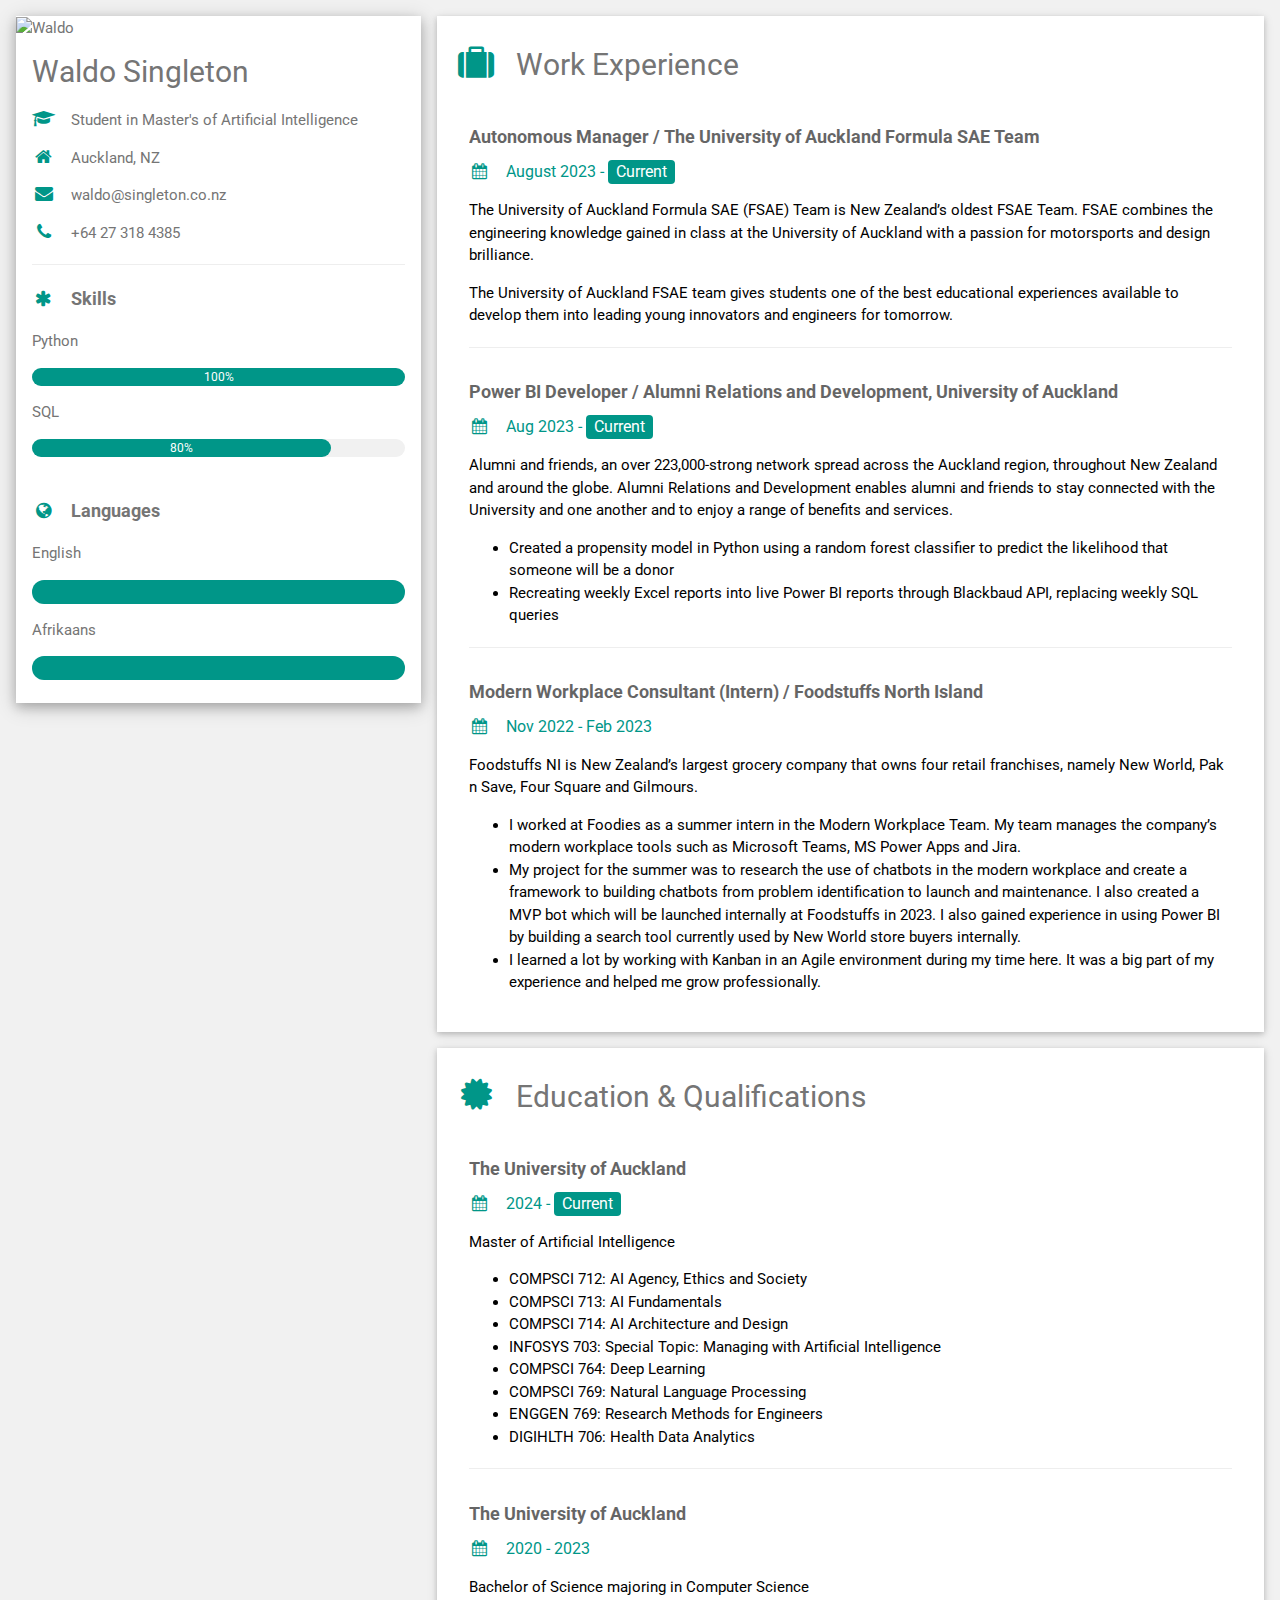
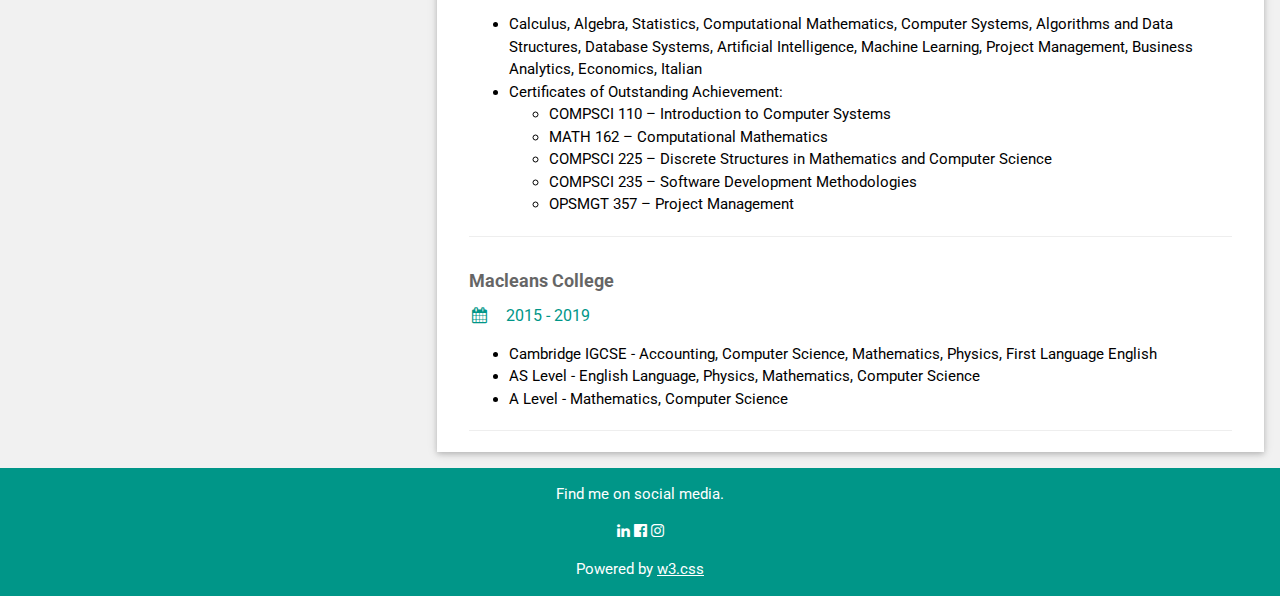
==== index.html @ 0d9b98d0 "Create index.html" ====
<!DOCTYPE html>
<html>
<head>
<title>Waldo Singleton</title>
<meta charset="UTF-8">
<meta name="viewport" content="width=device-width, initial-scale=1">
<link rel="stylesheet" href="https://www.w3schools.com/w3css/4/w3.css">
<link rel='stylesheet' href='https://fonts.googleapis.com/css?family=Roboto'>
<link rel="stylesheet" href="https://cdnjs.cloudflare.com/ajax/libs/font-awesome/4.7.0/css/font-awesome.min.css">
<style>
html,body,h1,h2,h3,h4,h5,h6 {font-family: "Roboto", sans-serif}
</style>
</head>
<body class="w3-light-grey">

<!-- Page Container -->
<div class="w3-content w3-margin-top" style="max-width:1400px;">

  <!-- The Grid -->
  <div class="w3-row-padding">
  
    <!-- Left Column -->
    <div class="w3-third">
    
      <div class="w3-white w3-text-grey w3-card-4">
        <div class="w3-display-container">
          <img src="Waldo.jpg" style="width:100%" alt="Waldo">
        </div>
        <div class="w3-container">
          <h2>Waldo Singleton</h2>
          <p><i class="fa fa-graduation-cap fa-fw w3-margin-right w3-large w3-text-teal"></i>Student in Master's of Artificial Intelligence</p>
          <p><i class="fa fa-home fa-fw w3-margin-right w3-large w3-text-teal"></i>Auckland, NZ</p>
          <p><i class="fa fa-envelope fa-fw w3-margin-right w3-large w3-text-teal"></i>waldo@singleton.co.nz</p>
          <p><i class="fa fa-phone fa-fw w3-margin-right w3-large w3-text-teal"></i>+64 27 318 4385</p>
          <hr>

          <p class="w3-large"><b><i class="fa fa-asterisk fa-fw w3-margin-right w3-text-teal"></i>Skills</b></p>
          <p>Python</p>
          <div class="w3-light-grey w3-round-xlarge w3-small">
            <div class="w3-container w3-center w3-round-xlarge w3-teal" style="width:100%">100%</div>
          </div>
          <p>SQL</p>
          <div class="w3-light-grey w3-round-xlarge w3-small">
            <div class="w3-container w3-center w3-round-xlarge w3-teal" style="width:80%">
              <div class="w3-center w3-text-white">80%</div>
            </div>
          </div>
          <br>

          <p class="w3-large w3-text-theme"><b><i class="fa fa-globe fa-fw w3-margin-right w3-text-teal"></i>Languages</b></p>
          <p>English</p>
          <div class="w3-light-grey w3-round-xlarge">
            <div class="w3-round-xlarge w3-teal" style="height:24px;width:100%"></div>
          </div>
          <p>Afrikaans</p>
          <div class="w3-light-grey w3-round-xlarge">
            <div class="w3-round-xlarge w3-teal" style="height:24px;width:100%"></div>
          </div>
          <br>
        </div>
      </div><br>

    <!-- End Left Column -->
    </div>

    <!-- Right Column -->
    <div class="w3-twothird">
    
      <div class="w3-container w3-card w3-white w3-margin-bottom">
        <h2 class="w3-text-grey w3-padding-16"><i class="fa fa-suitcase fa-fw w3-margin-right w3-xxlarge w3-text-teal"></i>Work Experience</h2>
        <div class="w3-container">
          <h5 class="w3-opacity"><b>Autonomous Manager / The University of Auckland Formula SAE Team</b></h5>
          <h6 class="w3-text-teal"><i class="fa fa-calendar fa-fw w3-margin-right"></i>August 2023 - <span class="w3-tag w3-teal w3-round">Current</span></h6>
          <p>The University of Auckland Formula SAE (FSAE) Team is New Zealand’s oldest FSAE Team. FSAE combines the engineering knowledge gained in class at the University of Auckland with a passion for motorsports and design brilliance.</p>
          <p>The University of Auckland FSAE team gives students one of the best educational experiences available to develop them into leading young innovators and engineers for tomorrow.</p>
          <hr>
        </div>
        <div class="w3-container">
          <h5 class="w3-opacity"><b>Power BI Developer / Alumni Relations and Development, University of Auckland</b></h5>
          <h6 class="w3-text-teal"><i class="fa fa-calendar fa-fw w3-margin-right"></i>Aug 2023 - <span class="w3-tag w3-teal w3-round">Current</span></h6>
          <p>Alumni and friends, an over 223,000-strong network spread across the Auckland region, throughout New Zealand and around the globe. Alumni Relations and Development enables alumni and friends to stay connected with the University and one another and to enjoy a range of benefits and services.</p>
          <ul>
            <li>Created a propensity model in Python using a random forest classifier to predict the likelihood that someone will be a donor</li>
            <li>Recreating weekly Excel reports into live Power BI reports through Blackbaud API, replacing weekly SQL queries</li>
          </ul>
          <hr>
        </div>
        <div class="w3-container">
          <h5 class="w3-opacity"><b>Modern Workplace Consultant (Intern) / Foodstuffs North Island</b></h5>
          <h6 class="w3-text-teal"><i class="fa fa-calendar fa-fw w3-margin-right"></i>Nov 2022 - Feb 2023</h6>
          <p>Foodstuffs NI is New Zealand’s largest grocery company that owns four retail franchises, namely New World, Pak n Save, Four Square and Gilmours.</p>
          <ul>
            <li>I worked at Foodies as a summer intern in the Modern Workplace Team. My team manages the company’s modern workplace tools such as Microsoft Teams, MS Power Apps and Jira.</li>
            <li>My project for the summer was to research the use of chatbots in the modern workplace and create a framework to building chatbots from problem identification 
                to launch and maintenance. I also created a MVP bot which will be launched internally at Foodstuffs in 2023. I also gained experience in using Power BI by building a 
                search tool currently used by New World store buyers internally.</li>
            <li>I learned a lot by working with Kanban in an Agile environment during my time here. It was a big part of my experience and helped me grow professionally.</li>
          </ul>
          <br>
        </div>
      </div>

      <div class="w3-container w3-card w3-white">
        <h2 class="w3-text-grey w3-padding-16"><i class="fa fa-certificate fa-fw w3-margin-right w3-xxlarge w3-text-teal"></i>Education & Qualifications</h2>
        <div class="w3-container">
          <h5 class="w3-opacity"><b>The University of Auckland</b></h5>
          <h6 class="w3-text-teal"><i class="fa fa-calendar fa-fw w3-margin-right"></i>2024 - <span class="w3-tag w3-teal w3-round">Current</span></h6>
          <p>Master of Artificial Intelligence</p>
          <ul>
            <li>COMPSCI 712: AI Agency, Ethics and Society</li>
            <li>COMPSCI 713: AI Fundamentals</li>
            <li>COMPSCI 714: AI Architecture and Design</li>
            <li>INFOSYS 703: Special Topic: Managing with Artificial Intelligence</li>
            <li>COMPSCI 764: Deep Learning</li>
            <li>COMPSCI 769: Natural Language Processing</li>
            <li>ENGGEN 769: Research Methods for Engineers</li>
            <li>DIGIHLTH 706: Health Data Analytics</li>
          </ul>
          <hr>
        </div>
        <div class="w3-container">
          <h5 class="w3-opacity"><b>The University of Auckland</b></h5>
          <h6 class="w3-text-teal"><i class="fa fa-calendar fa-fw w3-margin-right"></i>2020 - 2023</h6>
          <p>Bachelor of Science majoring in Computer Science</p>
          <ul>
            <li>Calculus, Algebra, Statistics, Computational Mathematics, Computer Systems, Algorithms and Data Structures, Database Systems, Artificial Intelligence, Machine Learning, Project Management, Business Analytics, Economics, Italian</li>
            <li>Certificates of Outstanding Achievement:
              <ul>
                <li>COMPSCI 110 – Introduction to Computer Systems</li>
                <li>MATH 162 – Computational Mathematics</li>
                <li>COMPSCI 225 – Discrete Structures in Mathematics and Computer Science</li>
                <li>COMPSCI 235 – Software Development Methodologies</li>
                <li>OPSMGT 357 – Project Management</li>
              </ul>
            </li>
          </ul>
          <hr>
        </div>
        <div class="w3-container">
          <h5 class="w3-opacity"><b>Macleans College</b></h5>
          <h6 class="w3-text-teal"><i class="fa fa-calendar fa-fw w3-margin-right"></i>2015 - 2019</h6>
          <ul>
            <li>Cambridge IGCSE - Accounting, Computer Science, Mathematics, Physics, First Language English</li>
            <li>AS Level - English Language, Physics, Mathematics, Computer Science</li>
            <li>A Level - Mathematics, Computer Science</li>
          </ul>
          <hr>
        </div>
      </div>

    <!-- End Right Column -->
    </div>
    
  <!-- End Grid -->
  </div>
  
  <!-- End Page Container -->
</div>

<footer class="w3-container w3-teal w3-center w3-margin-top">
  <p>Find me on social media.</p>
  <a href="https://www.linkedin.com/in/waldo-s/" target="_blank"><i class="fa fa-linkedin w3-hover-opacity"></i></a>
  <a href="https://www.facebook.com/waldo.singleton/" target="_blank"><i class="fa fa-facebook-official w3-hover-opacity"></i></a>
  <a href="https://www.instagram.com/waldosingleton/" target="_blank"><i class="fa fa-instagram w3-hover-opacity"></i></a>
  <p>Powered by <a href="https://www.w3schools.com/w3css/default.asp" target="_blank">w3.css</a></p>
</footer>

</body>
</html>
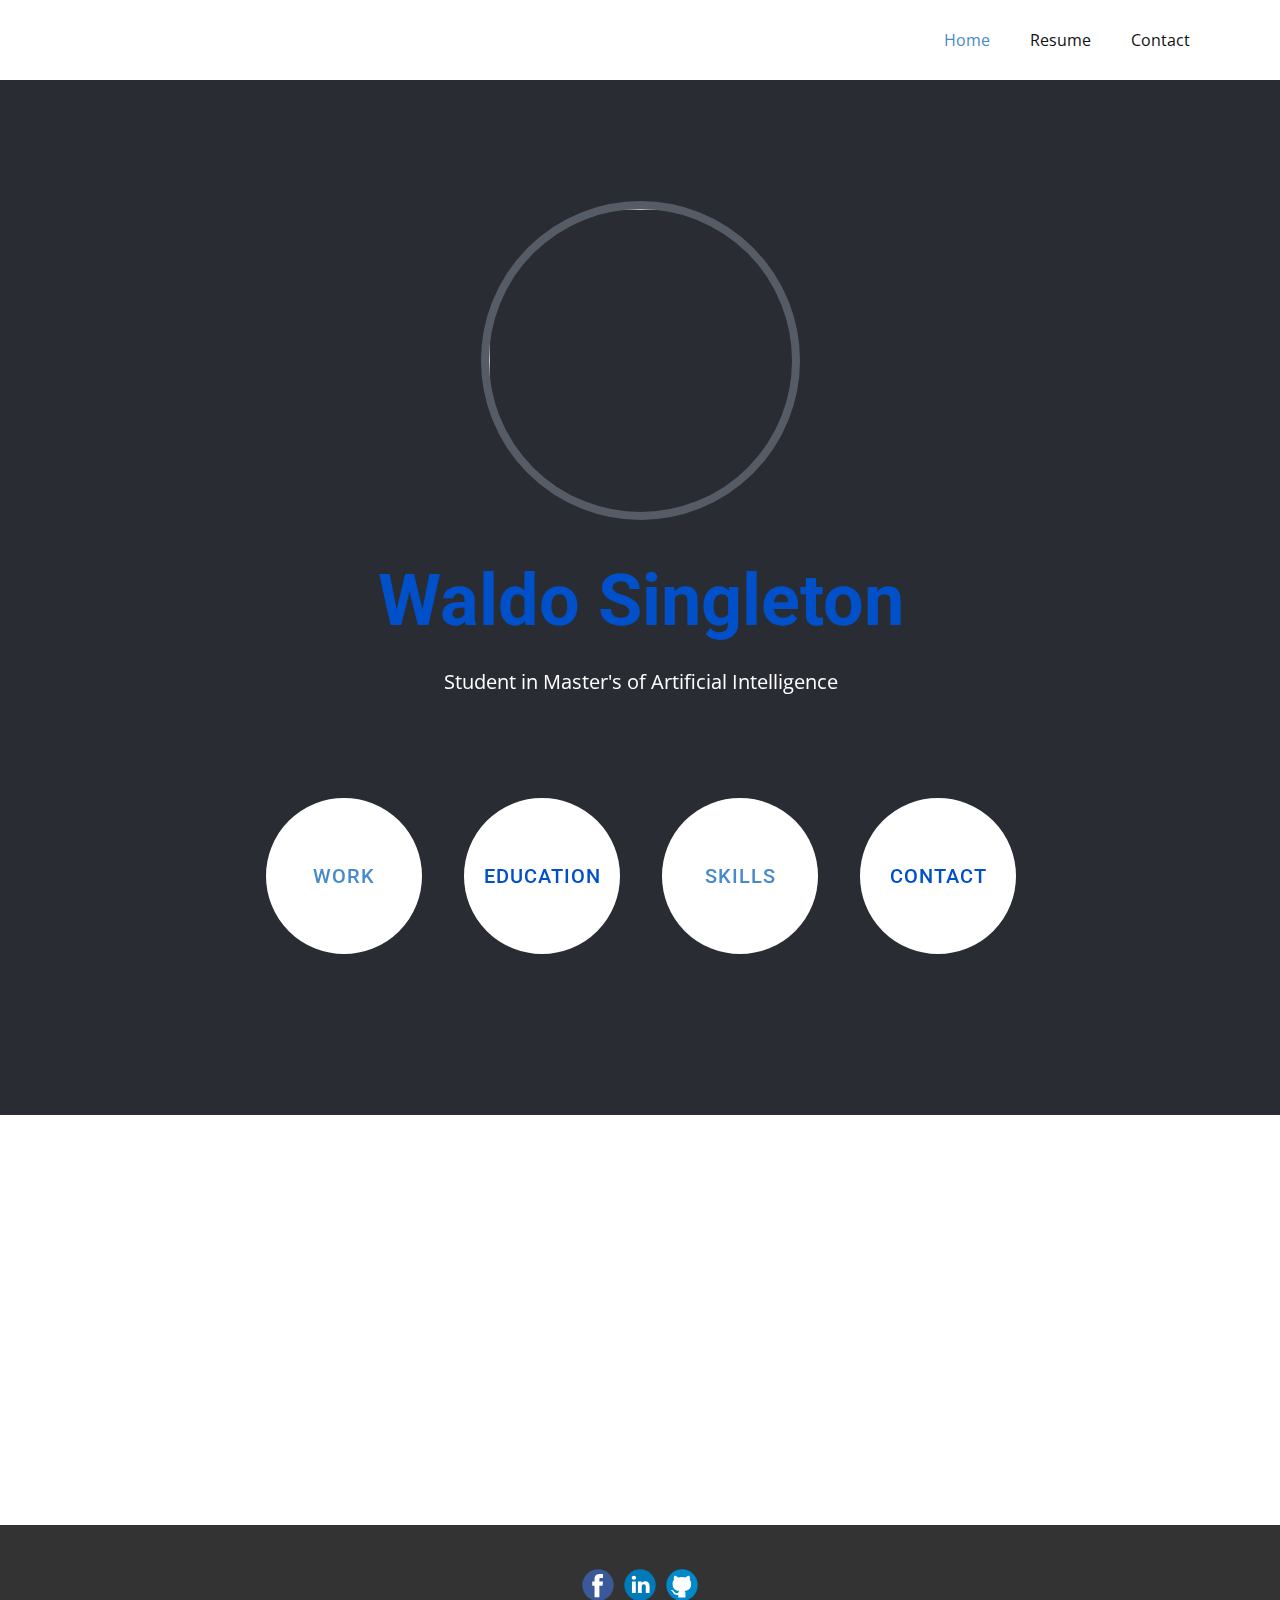
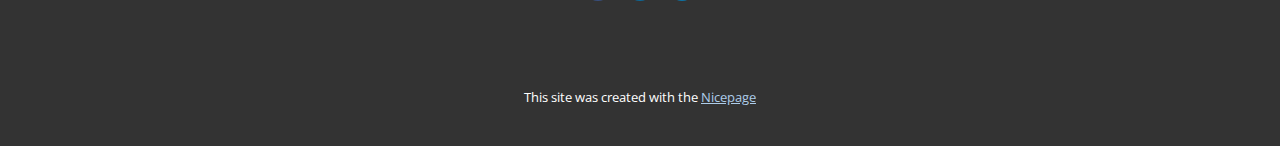
==== commit 573d0883: "Add files via upload" ====
--- a/index.html
+++ b/index.html
@@ -1,169 +1,141 @@
 <!DOCTYPE html>
-<html>
-<head>
-<title>Waldo Singleton</title>
-<meta charset="UTF-8">
-<meta name="viewport" content="width=device-width, initial-scale=1">
-<link rel="stylesheet" href="https://www.w3schools.com/w3css/4/w3.css">
-<link rel='stylesheet' href='https://fonts.googleapis.com/css?family=Roboto'>
-<link rel="stylesheet" href="https://cdnjs.cloudflare.com/ajax/libs/font-awesome/4.7.0/css/font-awesome.min.css">
-<style>
-html,body,h1,h2,h3,h4,h5,h6 {font-family: "Roboto", sans-serif}
-</style>
-</head>
-<body class="w3-light-grey">
-
-<!-- Page Container -->
-<div class="w3-content w3-margin-top" style="max-width:1400px;">
-
-  <!-- The Grid -->
-  <div class="w3-row-padding">
-  
-    <!-- Left Column -->
-    <div class="w3-third">
+<html style="font-size: 16px;" lang="en"><head>
+    <meta name="viewport" content="width=device-width, initial-scale=1.0">
+    <meta charset="utf-8">
+    <meta name="keywords" content="​Waldo Singleton">
+    <meta name="description" content="">
+    <title>Home</title>
+    <link rel="stylesheet" href="nicepage.css" media="screen">
+<link rel="stylesheet" href="index.css" media="screen">
+    <script class="u-script" type="text/javascript" src="jquery.js" defer=""></script>
+    <script class="u-script" type="text/javascript" src="nicepage.js" defer=""></script>
+    <meta name="generator" content="Nicepage 6.16.5, nicepage.com">
+    <link id="u-theme-google-font" rel="stylesheet" href="https://fonts.googleapis.com/css?family=Roboto:100,100i,300,300i,400,400i,500,500i,700,700i,900,900i|Open+Sans:300,300i,400,400i,500,500i,600,600i,700,700i,800,800i">
     
-      <div class="w3-white w3-text-grey w3-card-4">
-        <div class="w3-display-container">
-          <img src="Waldo.jpg" style="width:100%" alt="Waldo">
-        </div>
-        <div class="w3-container">
-          <h2>Waldo Singleton</h2>
-          <p><i class="fa fa-graduation-cap fa-fw w3-margin-right w3-large w3-text-teal"></i>Student in Master's of Artificial Intelligence</p>
-          <p><i class="fa fa-home fa-fw w3-margin-right w3-large w3-text-teal"></i>Auckland, NZ</p>
-          <p><i class="fa fa-envelope fa-fw w3-margin-right w3-large w3-text-teal"></i>waldo@singleton.co.nz</p>
-          <p><i class="fa fa-phone fa-fw w3-margin-right w3-large w3-text-teal"></i>+64 27 318 4385</p>
-          <hr>
-
-          <p class="w3-large"><b><i class="fa fa-asterisk fa-fw w3-margin-right w3-text-teal"></i>Skills</b></p>
-          <p>Python</p>
-          <div class="w3-light-grey w3-round-xlarge w3-small">
-            <div class="w3-container w3-center w3-round-xlarge w3-teal" style="width:100%">100%</div>
+    
+    
+    
+    <script type="application/ld+json">{
+		"@context": "http://schema.org",
+		"@type": "Organization",
+		"name": "",
+		"sameAs": [
+				"https://www.facebook.com/waldo.singleton",
+				"https://www.linkedin.com/in/waldo-s/",
+				"https://github.com/waldosingleton"
+		]
+}</script>
+    <meta name="theme-color" content="#478ac9">
+    <meta property="og:title" content="Home">
+    <meta property="og:type" content="website">
+  <meta data-intl-tel-input-cdn-path="intlTelInput/"></head>
+  <body data-home-page="Home.html" data-home-page-title="Home" data-path-to-root="./" data-include-products="false" class="u-body u-xl-mode" data-lang="en"><header class="u-clearfix u-header u-header" id="sec-516d"><div class="u-clearfix u-sheet u-sheet-1">
+        <nav class="u-menu u-menu-one-level u-offcanvas u-menu-1">
+          <div class="menu-collapse" style="font-size: 1rem; letter-spacing: 0px;">
+            <a class="u-button-style u-custom-left-right-menu-spacing u-custom-padding-bottom u-custom-top-bottom-menu-spacing u-nav-link u-text-active-palette-1-base u-text-hover-palette-2-base" href="#">
+              <svg class="u-svg-link" viewBox="0 0 24 24"><use xlink:href="#menu-hamburger"></use></svg>
+              <svg class="u-svg-content" version="1.1" id="menu-hamburger" viewBox="0 0 16 16" x="0px" y="0px" xmlns:xlink="http://www.w3.org/1999/xlink" xmlns="http://www.w3.org/2000/svg"><g><rect y="1" width="16" height="2"></rect><rect y="7" width="16" height="2"></rect><rect y="13" width="16" height="2"></rect>
+</g></svg>
+            </a>
           </div>
-          <p>SQL</p>
-          <div class="w3-light-grey w3-round-xlarge w3-small">
-            <div class="w3-container w3-center w3-round-xlarge w3-teal" style="width:80%">
-              <div class="w3-center w3-text-white">80%</div>
+          <div class="u-custom-menu u-nav-container">
+            <ul class="u-nav u-unstyled u-nav-1"><li class="u-nav-item"><a class="u-button-style u-nav-link u-text-active-palette-1-base u-text-hover-palette-2-base" href="./" style="padding: 10px 20px;">Home</a>
+</li><li class="u-nav-item"><a class="u-button-style u-nav-link u-text-active-palette-1-base u-text-hover-palette-2-base" href="Resume.html" style="padding: 10px 20px;">Resume</a>
+</li><li class="u-nav-item"><a class="u-button-style u-nav-link u-text-active-palette-1-base u-text-hover-palette-2-base" href="Contact.html" style="padding: 10px 20px;">Contact</a>
+</li></ul>
+          </div>
+          <div class="u-custom-menu u-nav-container-collapse">
+            <div class="u-black u-container-style u-inner-container-layout u-opacity u-opacity-95 u-sidenav">
+              <div class="u-inner-container-layout u-sidenav-overflow">
+                <div class="u-menu-close"></div>
+                <ul class="u-align-center u-nav u-popupmenu-items u-unstyled u-nav-2"><li class="u-nav-item"><a class="u-button-style u-nav-link" href="./">Home</a>
+</li><li class="u-nav-item"><a class="u-button-style u-nav-link" href="Resume.html">Resume</a>
+</li><li class="u-nav-item"><a class="u-button-style u-nav-link" href="Contact.html">Contact</a>
+</li></ul>
+              </div>
+            </div>
+            <div class="u-black u-menu-overlay u-opacity u-opacity-70"></div>
+          </div>
+        </nav>
+      </div></header>
+    <section class="u-align-center u-clearfix u-container-align-center u-palette-5-dark-3 u-section-1" id="carousel_b789">
+      <div class="u-clearfix u-sheet u-valign-middle u-sheet-1">
+        <img class="u-border-8 u-border-palette-5-dark-2 u-image u-image-circle u-image-1" src="images/Waldo.jpg" alt="" data-image-width="2048" data-image-height="2048" data-animation-name="customAnimationIn" data-animation-duration="1250" data-animation-delay="500">
+        <h1 class="u-align-center u-text u-text-palette-2-base u-text-1" data-animation-name="customAnimationIn" data-animation-duration="1500" data-animation-delay="250"> Waldo Singleton</h1>
+        <p class="u-align-center u-text u-text-2" data-animation-name="customAnimationIn" data-animation-duration="1500" data-animation-delay="500"> Student in Master's of Artificial Intelligence<i></i>
+        </p>
+        <div class="u-align-center u-container-align-center u-container-align-center-md u-container-align-center-sm u-container-align-center-xs u-container-style u-expanded-width-lg u-expanded-width-md u-expanded-width-sm u-expanded-width-xs u-group u-shape-rectangle u-group-1" data-animation-name="customAnimationIn" data-animation-duration="1500" data-animation-delay="500">
+          <div class="u-container-layout u-valign-middle-md u-valign-middle-sm u-valign-middle-xs u-container-layout-1">
+            <div class="u-align-center u-border-4 u-border-white u-container-align-center u-container-style u-group u-hover-feature u-shape-circle u-white u-group-2">
+              <div class="u-container-layout u-valign-middle u-container-layout-2">
+                <h5 class="u-hover-feature u-text u-text-default u-text-palette-1-base u-text-3">
+                  <a class="u-active-none u-border-none u-btn u-button-link u-button-style u-hover-none u-none u-text-palette-1-base u-btn-1" href="#">WORK</a>
+                </h5>
+              </div>
+            </div>
+            <div class="u-align-center u-border-4 u-border-white u-container-align-center u-container-style u-group u-hover-feature u-shape-circle u-white u-group-3" data-animation-name="" data-animation-duration="0" data-animation-delay="0" data-animation-direction="">
+              <div class="u-container-layout u-valign-middle u-container-layout-3">
+                <h5 class="u-hover-feature u-text u-text-default u-text-palette-2-base u-text-4">
+                  <a class="u-active-none u-border-none u-btn u-button-link u-button-style u-hover-none u-none u-text-palette-2-base u-btn-2" href="#">EDUCATION<br>
+                  </a>
+                </h5>
+              </div>
+            </div>
+            <div class="u-align-center u-border-4 u-border-white u-container-align-center u-container-style u-group u-hover-feature u-shape-circle u-white u-group-4" data-animation-name="" data-animation-duration="0" data-animation-delay="0" data-animation-direction="">
+              <div class="u-container-layout u-valign-middle u-container-layout-4">
+                <h5 class="u-hover-feature u-text u-text-default u-text-palette-3-base u-text-5">
+                  <a class="u-active-none u-border-none u-btn u-button-link u-button-style u-hover-none u-none u-text-palette-2-base u-btn-3" href="#">Contact</a>
+                </h5>
+              </div>
+            </div>
+            <div class="u-align-center u-border-4 u-border-white u-container-align-center u-container-style u-group u-hover-feature u-shape-circle u-white u-group-5" data-animation-name="" data-animation-duration="0" data-animation-delay="0" data-animation-direction="">
+              <div class="u-container-layout u-valign-middle u-container-layout-5">
+                <h5 class="u-hover-feature u-text u-text-default u-text-palette-2-base u-text-6">
+                  <a class="u-active-none u-border-none u-btn u-button-link u-button-style u-hover-none u-none u-text-palette-1-base u-btn-4" href="#">SKILLS</a>
+                </h5>
+              </div>
             </div>
           </div>
-          <br>
-
-          <p class="w3-large w3-text-theme"><b><i class="fa fa-globe fa-fw w3-margin-right w3-text-teal"></i>Languages</b></p>
-          <p>English</p>
-          <div class="w3-light-grey w3-round-xlarge">
-            <div class="w3-round-xlarge w3-teal" style="height:24px;width:100%"></div>
-          </div>
-          <p>Afrikaans</p>
-          <div class="w3-light-grey w3-round-xlarge">
-            <div class="w3-round-xlarge w3-teal" style="height:24px;width:100%"></div>
-          </div>
-          <br>
-        </div>
-      </div><br>
-
-    <!-- End Left Column -->
-    </div>
-
-    <!-- Right Column -->
-    <div class="w3-twothird">
-    
-      <div class="w3-container w3-card w3-white w3-margin-bottom">
-        <h2 class="w3-text-grey w3-padding-16"><i class="fa fa-suitcase fa-fw w3-margin-right w3-xxlarge w3-text-teal"></i>Work Experience</h2>
-        <div class="w3-container">
-          <h5 class="w3-opacity"><b>Autonomous Manager / The University of Auckland Formula SAE Team</b></h5>
-          <h6 class="w3-text-teal"><i class="fa fa-calendar fa-fw w3-margin-right"></i>August 2023 - <span class="w3-tag w3-teal w3-round">Current</span></h6>
-          <p>The University of Auckland Formula SAE (FSAE) Team is New Zealand’s oldest FSAE Team. FSAE combines the engineering knowledge gained in class at the University of Auckland with a passion for motorsports and design brilliance.</p>
-          <p>The University of Auckland FSAE team gives students one of the best educational experiences available to develop them into leading young innovators and engineers for tomorrow.</p>
-          <hr>
-        </div>
-        <div class="w3-container">
-          <h5 class="w3-opacity"><b>Power BI Developer / Alumni Relations and Development, University of Auckland</b></h5>
-          <h6 class="w3-text-teal"><i class="fa fa-calendar fa-fw w3-margin-right"></i>Aug 2023 - <span class="w3-tag w3-teal w3-round">Current</span></h6>
-          <p>Alumni and friends, an over 223,000-strong network spread across the Auckland region, throughout New Zealand and around the globe. Alumni Relations and Development enables alumni and friends to stay connected with the University and one another and to enjoy a range of benefits and services.</p>
-          <ul>
-            <li>Created a propensity model in Python using a random forest classifier to predict the likelihood that someone will be a donor</li>
-            <li>Recreating weekly Excel reports into live Power BI reports through Blackbaud API, replacing weekly SQL queries</li>
-          </ul>
-          <hr>
-        </div>
-        <div class="w3-container">
-          <h5 class="w3-opacity"><b>Modern Workplace Consultant (Intern) / Foodstuffs North Island</b></h5>
-          <h6 class="w3-text-teal"><i class="fa fa-calendar fa-fw w3-margin-right"></i>Nov 2022 - Feb 2023</h6>
-          <p>Foodstuffs NI is New Zealand’s largest grocery company that owns four retail franchises, namely New World, Pak n Save, Four Square and Gilmours.</p>
-          <ul>
-            <li>I worked at Foodies as a summer intern in the Modern Workplace Team. My team manages the company’s modern workplace tools such as Microsoft Teams, MS Power Apps and Jira.</li>
-            <li>My project for the summer was to research the use of chatbots in the modern workplace and create a framework to building chatbots from problem identification 
-                to launch and maintenance. I also created a MVP bot which will be launched internally at Foodstuffs in 2023. I also gained experience in using Power BI by building a 
-                search tool currently used by New World store buyers internally.</li>
-            <li>I learned a lot by working with Kanban in an Agile environment during my time here. It was a big part of my experience and helped me grow professionally.</li>
-          </ul>
-          <br>
         </div>
       </div>
-
-      <div class="w3-container w3-card w3-white">
-        <h2 class="w3-text-grey w3-padding-16"><i class="fa fa-certificate fa-fw w3-margin-right w3-xxlarge w3-text-teal"></i>Education & Qualifications</h2>
-        <div class="w3-container">
-          <h5 class="w3-opacity"><b>The University of Auckland</b></h5>
-          <h6 class="w3-text-teal"><i class="fa fa-calendar fa-fw w3-margin-right"></i>2024 - <span class="w3-tag w3-teal w3-round">Current</span></h6>
-          <p>Master of Artificial Intelligence</p>
-          <ul>
-            <li>COMPSCI 712: AI Agency, Ethics and Society</li>
-            <li>COMPSCI 713: AI Fundamentals</li>
-            <li>COMPSCI 714: AI Architecture and Design</li>
-            <li>INFOSYS 703: Special Topic: Managing with Artificial Intelligence</li>
-            <li>COMPSCI 764: Deep Learning</li>
-            <li>COMPSCI 769: Natural Language Processing</li>
-            <li>ENGGEN 769: Research Methods for Engineers</li>
-            <li>DIGIHLTH 706: Health Data Analytics</li>
-          </ul>
-          <hr>
+      
+      
+      
+      
+      
+      
+      
+      
+    </section>
+    <section class="u-clearfix u-container-align-center u-image u-section-2" id="sec-5c50" data-image-width="2048" data-image-height="1365">
+      <div class="u-clearfix u-sheet u-sheet-1"></div>
+    </section>
+    
+    
+    
+    <footer class="u-align-center u-clearfix u-container-align-center u-footer u-grey-80 u-footer" id="sec-ceca"><div class="u-clearfix u-sheet u-valign-middle u-sheet-1">
+        <div class="u-social-icons u-spacing-10 u-social-icons-1">
+          <a class="u-social-url" title="facebook" target="_blank" href="https://www.facebook.com/waldo.singleton"><span class="u-icon u-social-facebook u-social-icon u-icon-1"><svg class="u-svg-link" preserveAspectRatio="xMidYMin slice" viewBox="0 0 112 112" style=""><use xlink:href="#svg-e2c0"></use></svg><svg class="u-svg-content" viewBox="0 0 112 112" x="0" y="0" id="svg-e2c0"><circle fill="currentColor" cx="56.1" cy="56.1" r="55"></circle><path fill="#FFFFFF" d="M73.5,31.6h-9.1c-1.4,0-3.6,0.8-3.6,3.9v8.5h12.6L72,58.3H60.8v40.8H43.9V58.3h-8V43.9h8v-9.2
+c0-6.7,3.1-17,17-17h12.5v13.9H73.5z"></path></svg></span>
+          </a>
+          <a class="u-social-url" target="_blank" data-type="LinkedIn" title="LinkedIn" href="https://www.linkedin.com/in/waldo-s/"><span class="u-icon u-social-icon u-social-linkedin u-icon-2"><svg class="u-svg-link" preserveAspectRatio="xMidYMin slice" viewBox="0 0 112 112" style=""><use xlink:href="#svg-9725"></use></svg><svg class="u-svg-content" viewBox="0 0 112 112" x="0" y="0" id="svg-9725"><circle fill="currentColor" cx="56.1" cy="56.1" r="55"></circle><path fill="#FFFFFF" d="M41.3,83.7H27.9V43.4h13.4V83.7z M34.6,37.9L34.6,37.9c-4.6,0-7.5-3.1-7.5-7c0-4,3-7,7.6-7s7.4,3,7.5,7
+      C42.2,34.8,39.2,37.9,34.6,37.9z M89.6,83.7H76.2V62.2c0-5.4-1.9-9.1-6.8-9.1c-3.7,0-5.9,2.5-6.9,4.9c-0.4,0.9-0.4,2.1-0.4,3.3v22.5
+      H48.7c0,0,0.2-36.5,0-40.3h13.4v5.7c1.8-2.7,5-6.7,12.1-6.7c8.8,0,15.4,5.8,15.4,18.1V83.7z"></path></svg></span>
+          </a>
+          <a class="u-social-url" target="_blank" data-type="Github" title="Github" href="https://github.com/waldosingleton"><span class="u-icon u-social-github u-social-icon u-icon-3"><svg class="u-svg-link" preserveAspectRatio="xMidYMin slice" viewBox="0 0 112 112" style=""><use xlink:href="#svg-55ff"></use></svg><svg class="u-svg-content" viewBox="0 0 112 112" x="0" y="0" id="svg-55ff"><circle fill="currentColor" cx="56.1" cy="56.1" r="55"></circle><path fill="#FFFFFF" d="M88,51.3c0-5.5-1.9-10.2-5.3-13.7c0.6-1.3,2.3-6.5-0.5-13.5c0,0-4.2-1.4-14,5.3c-4.1-1.1-8.4-1.7-12.7-1.8
+	c-4.3,0-8.7,0.6-12.7,1.8c-9.7-6.6-14-5.3-14-5.3c-2.8,7-1,12.2-0.5,13.5C25,41.2,23,45.7,23,51.3c0,19.6,11.9,23.9,23.3,25.2
+	c-1.5,1.3-2.8,3.5-3.2,6.8c-3,1.3-10.2,3.6-14.9-4.3c0,0-2.7-4.9-7.8-5.3c0,0-5-0.1-0.4,3.1c0,0,3.3,1.6,5.6,7.5c0,0,3,9.1,17.2,6
+	c0,4.3,0.1,8.3,0.1,9.5h25.2c0-1.7,0.1-7.2,0.1-14c0-4.7-1.7-7.9-3.4-9.4C76,75.2,88,70.9,88,51.3z"></path></svg></span>
+          </a>
         </div>
-        <div class="w3-container">
-          <h5 class="w3-opacity"><b>The University of Auckland</b></h5>
-          <h6 class="w3-text-teal"><i class="fa fa-calendar fa-fw w3-margin-right"></i>2020 - 2023</h6>
-          <p>Bachelor of Science majoring in Computer Science</p>
-          <ul>
-            <li>Calculus, Algebra, Statistics, Computational Mathematics, Computer Systems, Algorithms and Data Structures, Database Systems, Artificial Intelligence, Machine Learning, Project Management, Business Analytics, Economics, Italian</li>
-            <li>Certificates of Outstanding Achievement:
-              <ul>
-                <li>COMPSCI 110 – Introduction to Computer Systems</li>
-                <li>MATH 162 – Computational Mathematics</li>
-                <li>COMPSCI 225 – Discrete Structures in Mathematics and Computer Science</li>
-                <li>COMPSCI 235 – Software Development Methodologies</li>
-                <li>OPSMGT 357 – Project Management</li>
-              </ul>
-            </li>
-          </ul>
-          <hr>
-        </div>
-        <div class="w3-container">
-          <h5 class="w3-opacity"><b>Macleans College</b></h5>
-          <h6 class="w3-text-teal"><i class="fa fa-calendar fa-fw w3-margin-right"></i>2015 - 2019</h6>
-          <ul>
-            <li>Cambridge IGCSE - Accounting, Computer Science, Mathematics, Physics, First Language English</li>
-            <li>AS Level - English Language, Physics, Mathematics, Computer Science</li>
-            <li>A Level - Mathematics, Computer Science</li>
-          </ul>
-          <hr>
-        </div>
-      </div>
-
-    <!-- End Right Column -->
-    </div>
-    
-  <!-- End Grid -->
-  </div>
+      </div></footer>
+    <section class="u-backlink u-clearfix u-grey-80">
+      <p class="u-text">
+        <span>This site was created with the </span>
+        <a class="u-link" href="https://nicepage.com/" target="_blank" rel="nofollow">
+          <span>Nicepage</span>
+        </a>
+      </p>
+    </section>
   
-  <!-- End Page Container -->
-</div>
-
-<footer class="w3-container w3-teal w3-center w3-margin-top">
-  <p>Find me on social media.</p>
-  <a href="https://www.linkedin.com/in/waldo-s/" target="_blank"><i class="fa fa-linkedin w3-hover-opacity"></i></a>
-  <a href="https://www.facebook.com/waldo.singleton/" target="_blank"><i class="fa fa-facebook-official w3-hover-opacity"></i></a>
-  <a href="https://www.instagram.com/waldosingleton/" target="_blank"><i class="fa fa-instagram w3-hover-opacity"></i></a>
-  <p>Powered by <a href="https://www.w3schools.com/w3css/default.asp" target="_blank">w3.css</a></p>
-</footer>
-
-</body>
-</html>
+</body></html>--- a/nicepage.css
+++ b/nicepage.css
@@ -0,0 +1,43107 @@
+/*begin-commonstyles library*//*!
+ * froala_editor v4.0.6 (https://www.froala.com/wysiwyg-editor)
+ * License https://froala.com/wysiwyg-editor/terms/
+ * Copyright 2014-2021 Froala Labs
+ */
+
+.fr-clearfix::after {
+  clear: both;
+  display: block;
+  content: "";
+  height: 0; }
+
+.fr-hide-by-clipping {
+  position: absolute;
+  width: 1px;
+  height: 1px;
+  padding: 0;
+  margin: -1px;
+  overflow: hidden;
+  clip: rect(0, 0, 0, 0);
+  border: 0; }
+
+.fr-view img.fr-rounded, .fr-view .fr-img-caption.fr-rounded img {
+  border-radius: 10px;
+  -moz-border-radius: 10px;
+  -webkit-border-radius: 10px;
+  -moz-background-clip: padding;
+  -webkit-background-clip: padding-box;
+  background-clip: padding-box; }
+
+.fr-view img.fr-shadow, .fr-view .fr-img-caption.fr-shadow img {
+  -webkit-box-shadow: 10px 10px 5px 0px #cccccc;
+  -moz-box-shadow: 10px 10px 5px 0px #cccccc;
+  box-shadow: 10px 10px 5px 0px #cccccc; }
+
+.fr-view img.fr-bordered, .fr-view .fr-img-caption.fr-bordered img {
+  border: solid 5px #CCC; }
+
+.fr-view img.fr-bordered {
+  -webkit-box-sizing: content-box;
+  -moz-box-sizing: content-box;
+  box-sizing: content-box; }
+
+.fr-view .fr-img-caption.fr-bordered img {
+  -webkit-box-sizing: border-box;
+  -moz-box-sizing: border-box;
+  box-sizing: border-box; }
+
+.fr-view {
+  word-wrap: break-word; }
+  .fr-view span[style~="color:"] a {
+    color: inherit; }
+  .fr-view strong {
+    font-weight: 700; }
+  .fr-view table[border='0'] td:not([class]), .fr-view table[border='0'] th:not([class]), .fr-view table[border='0'] td[class=""], .fr-view table[border='0'] th[class=""] {
+    border-width: 0px; }
+  .fr-view table {
+    border: none;
+    border-collapse: collapse;
+    empty-cells: show;
+    max-width: 100%; }
+    .fr-view table td {
+      min-width: 5px; }
+    .fr-view table.fr-dashed-borders td, .fr-view table.fr-dashed-borders th {
+      border-style: dashed; }
+    .fr-view table.fr-alternate-rows tbody tr:nth-child(2n) {
+      background: whitesmoke; }
+    .fr-view table td, .fr-view table th {
+      border: 1px solid #DDD; }
+      .fr-view table td:empty, .fr-view table th:empty {
+        height: 20px; }
+      .fr-view table td.fr-highlighted, .fr-view table th.fr-highlighted {
+        border: 1px double red; }
+      .fr-view table td.fr-thick, .fr-view table th.fr-thick {
+        border-width: 2px; }
+    .fr-view table th {
+      background: #ececec; }
+  .fr-view hr {
+    clear: both;
+    user-select: none;
+    -o-user-select: none;
+    -moz-user-select: none;
+    -khtml-user-select: none;
+    -webkit-user-select: none;
+    -ms-user-select: none;
+    break-after: always;
+    page-break-after: always; }
+  .fr-view .fr-file {
+    position: relative; }
+    .fr-view .fr-file::after {
+      position: relative;
+      content: "\1F4CE";
+      font-weight: normal; }
+  .fr-view pre {
+    white-space: pre-wrap;
+    word-wrap: break-word;
+    overflow: visible; }
+/*  .fr-view[dir="rtl"] blockquote {
+    border-left: none;
+    border-right: solid 2px #5E35B1;
+    margin-right: 0;
+    padding-right: 5px;
+    padding-left: 0; }
+    .fr-view[dir="rtl"] blockquote blockquote {
+      border-color: #00BCD4; }
+      .fr-view[dir="rtl"] blockquote blockquote blockquote {
+        border-color: #43A047; }
+  .fr-view blockquote {
+    border-left: solid 2px #5E35B1;
+    margin-left: 0;
+    padding-left: 5px;
+    color: #5E35B1; }
+    .fr-view blockquote blockquote {
+      border-color: #00BCD4;
+      color: #00BCD4; }
+      .fr-view blockquote blockquote blockquote {
+        border-color: #43A047;
+        color: #43A047; } */
+  .fr-view span.fr-emoticon {
+    font-weight: normal;
+    font-family: "Apple Color Emoji","Segoe UI Emoji","NotoColorEmoji","Segoe UI Symbol","Android Emoji","EmojiSymbols";
+    display: inline;
+    line-height: 0; }
+    .fr-view span.fr-emoticon.fr-emoticon-img {
+      background-repeat: no-repeat !important;
+      font-size: inherit;
+      height: 1em;
+      width: 1em;
+      min-height: 20px;
+      min-width: 20px;
+      display: inline-block;
+      margin: -.1em .1em .1em;
+      line-height: 1;
+      vertical-align: middle; }
+  .fr-view .fr-text-gray {
+    color: #AAA !important; }
+  .fr-view .fr-text-bordered {
+    border-top: solid 1px #222;
+    border-bottom: solid 1px #222;
+    padding: 10px 0; }
+  .fr-view .fr-text-spaced {
+    letter-spacing: 1px; }
+  .fr-view .fr-text-uppercase {
+    text-transform: uppercase; }
+  .fr-view .fr-class-highlighted {
+    background-color: #ffff00; }
+  .fr-view .fr-class-code {
+    border-color: #cccccc;
+    border-radius: 2px;
+    -moz-border-radius: 2px;
+    -webkit-border-radius: 2px;
+    -moz-background-clip: padding;
+    -webkit-background-clip: padding-box;
+    background-clip: padding-box;
+    background: #f5f5f5;
+    padding: 10px;
+    font-family: "Courier New", Courier, monospace; }
+  .fr-view .fr-class-transparency {
+    opacity: 0.5; }
+  .fr-view img {
+    position: relative;
+    max-width: 100%; }
+    .fr-view img.fr-dib {
+      margin: 10px auto;
+      display: block;
+      float: none;
+      vertical-align: top; }
+      .fr-view img.fr-dib.fr-fil {
+        margin-left: 0;
+        text-align: left; }
+      .fr-view img.fr-dib.fr-fir {
+        margin-right: 0;
+        text-align: right; }
+    .fr-view img.fr-dii {
+      display: inline-block;
+      float: none;
+      vertical-align: bottom;
+      margin-left: 5px;
+      margin-right: 5px;
+      max-width: calc(100% - (2 * 5px)); }
+      .fr-view img.fr-dii.fr-fil {
+        float: left;
+        margin: 10px 15px 10px 0;
+        max-width: calc(100% - 5px); }
+      .fr-view img.fr-dii.fr-fir {
+        float: right;
+        margin: 10px 0 10px 15px;
+        max-width: calc(100% - 5px); }
+  .fr-view span.fr-img-caption {
+    position: relative;
+    max-width: 100%; }
+    .fr-view span.fr-img-caption.fr-dib {
+      margin: 5px auto;
+      display: block;
+      float: none;
+      vertical-align: top; }
+      .fr-view span.fr-img-caption.fr-dib.fr-fil {
+        margin-left: 0;
+        text-align: left; }
+      .fr-view span.fr-img-caption.fr-dib.fr-fir {
+        margin-right: 0;
+        text-align: right; }
+    .fr-view span.fr-img-caption.fr-dii {
+      display: inline-block;
+      float: none;
+      vertical-align: bottom;
+      margin-left: 5px;
+      margin-right: 5px;
+      max-width: calc(100% - (2 * 5px)); }
+      .fr-view span.fr-img-caption.fr-dii.fr-fil {
+        float: left;
+        margin: 5px 5px 5px 0;
+        max-width: calc(100% - 5px); }
+      .fr-view span.fr-img-caption.fr-dii.fr-fir {
+        float: right;
+        margin: 5px 0 5px 5px;
+        max-width: calc(100% - 5px); }
+  .fr-view .fr-video {
+    text-align: center;
+    position: relative; }
+    .fr-view .fr-video.fr-rv {
+      padding-bottom: 56.25%;
+      padding-top: 30px;
+      height: 0;
+      overflow: hidden; }
+      .fr-view .fr-video.fr-rv > iframe, .fr-view .fr-video.fr-rv object, .fr-view .fr-video.fr-rv embed {
+        position: absolute !important;
+        top: 0;
+        left: 0;
+        width: 100%;
+        height: 100%; }
+    .fr-view .fr-video > * {
+      -webkit-box-sizing: content-box;
+      -moz-box-sizing: content-box;
+      box-sizing: content-box;
+      max-width: 100%;
+      border: none; }
+    .fr-view .fr-video.fr-dvb {
+      display: block;
+      clear: both; }
+      .fr-view .fr-video.fr-dvb.fr-fvl {
+        text-align: left; }
+      .fr-view .fr-video.fr-dvb.fr-fvr {
+        text-align: right; }
+    .fr-view .fr-video.fr-dvi {
+      display: inline-block; }
+      .fr-view .fr-video.fr-dvi.fr-fvl {
+        float: left; }
+      .fr-view .fr-video.fr-dvi.fr-fvr {
+        float: right; }
+  .fr-view a.fr-strong {
+    font-weight: 700; }
+  .fr-view a.fr-green {
+    color: green; }
+  .fr-view .fr-img-caption {
+    text-align: center; }
+    .fr-view .fr-img-caption .fr-img-wrap {
+      padding: 0;
+      margin: auto;
+      text-align: center;
+      width: 100%; }
+      .fr-view .fr-img-caption .fr-img-wrap a {
+        display: block; }
+      .fr-view .fr-img-caption .fr-img-wrap img {
+        display: block;
+        margin: auto;
+        width: 100%; }
+      .fr-view .fr-img-caption .fr-img-wrap > span {
+        margin: auto;
+        display: block;
+        padding: 5px 5px 10px;
+        font-size: 14px;
+        font-weight: initial;
+        -webkit-box-sizing: border-box;
+        -moz-box-sizing: border-box;
+        box-sizing: border-box;
+        -webkit-opacity: 0.9;
+        -moz-opacity: 0.9;
+        opacity: 0.9;
+        -ms-filter: "progid:DXImageTransform.Microsoft.Alpha(Opacity=0)";
+        width: 100%;
+        text-align: center; }
+  .fr-view button.fr-rounded, .fr-view input.fr-rounded, .fr-view textarea.fr-rounded {
+    border-radius: 10px;
+    -moz-border-radius: 10px;
+    -webkit-border-radius: 10px;
+    -moz-background-clip: padding;
+    -webkit-background-clip: padding-box;
+    background-clip: padding-box; }
+  .fr-view button.fr-large, .fr-view input.fr-large, .fr-view textarea.fr-large {
+    font-size: 24px; }
+
+/**
+ * Image style.
+ */
+a.fr-view.fr-strong {
+  font-weight: 700; }
+a.fr-view.fr-green {
+  color: green; }
+
+/**
+ * Link style.
+ */
+img.fr-view {
+  position: relative;
+  max-width: 100%; }
+  img.fr-view.fr-dib {
+    margin: 5px auto;
+    display: block;
+    float: none;
+    vertical-align: top; }
+    img.fr-view.fr-dib.fr-fil {
+      margin-left: 0;
+      text-align: left; }
+    img.fr-view.fr-dib.fr-fir {
+      margin-right: 0;
+      text-align: right; }
+  img.fr-view.fr-dii {
+    display: inline-block;
+    float: none;
+    vertical-align: bottom;
+    margin-left: 5px;
+    margin-right: 5px;
+    max-width: calc(100% - (2 * 5px)); }
+    img.fr-view.fr-dii.fr-fil {
+      float: left;
+      margin: 5px 5px 5px 0;
+      max-width: calc(100% - 5px); }
+    img.fr-view.fr-dii.fr-fir {
+      float: right;
+      margin: 5px 0 5px 5px;
+      max-width: calc(100% - 5px); }
+
+span.fr-img-caption.fr-view {
+  position: relative;
+  max-width: 100%; }
+  span.fr-img-caption.fr-view.fr-dib {
+    margin: 5px auto;
+    display: block;
+    float: none;
+    vertical-align: top; }
+    span.fr-img-caption.fr-view.fr-dib.fr-fil {
+      margin-left: 0;
+      text-align: left; }
+    span.fr-img-caption.fr-view.fr-dib.fr-fir {
+      margin-right: 0;
+      text-align: right; }
+  span.fr-img-caption.fr-view.fr-dii {
+    display: inline-block;
+    float: none;
+    vertical-align: bottom;
+    margin-left: 5px;
+    margin-right: 5px;
+    max-width: calc(100% - (2 * 5px)); }
+    span.fr-img-caption.fr-view.fr-dii.fr-fil {
+      float: left;
+      margin: 5px 5px 5px 0;
+      max-width: calc(100% - 5px); }
+    span.fr-img-caption.fr-view.fr-dii.fr-fir {
+      float: right;
+      margin: 5px 0 5px 5px;
+      max-width: calc(100% - 5px); }
+/*end-commonstyles library*/@charset "UTF-8";
+.u-hidden-block {
+  visibility: hidden!important;
+}
+.u-locked-block {
+  pointer-events: none!important;
+}
+/*! normalize.css v4.1.1 | MIT License | github.com/necolas/normalize.css */
+html {
+  font-family: sans-serif;
+  -ms-text-size-adjust: 100%;
+  -webkit-text-size-adjust: 100%;
+}
+body {
+  margin: 0;
+}
+article,
+aside,
+details,
+figcaption,
+figure,
+footer,
+header,
+main,
+menu,
+nav,
+section,
+summary {
+  display: block;
+}
+audio,
+canvas,
+progress,
+video {
+  display: inline-block;
+}
+audio:not([controls]) {
+  display: none;
+  height: 0;
+}
+progress {
+  vertical-align: baseline;
+}
+template,
+[hidden] {
+  display: none;
+}
+a {
+  background-color: transparent;
+  -webkit-text-decoration-skip: objects;
+}
+a:active,
+a:hover {
+  outline-width: 0;
+}
+abbr[title] {
+  border-bottom: none;
+  text-decoration: underline;
+}
+b,
+strong {
+  font-weight: inherit;
+  font-weight: bold;
+}
+dfn {
+  font-style: italic;
+}
+h1 {
+  font-size: 2em;
+  margin: 0.67em 0;
+}
+mark {
+  background-color: #ff0;
+  color: #000;
+}
+small {
+  font-size: 80%;
+}
+sub,
+sup {
+  font-size: 75%;
+  line-height: 0;
+  position: relative;
+  vertical-align: baseline;
+}
+sub {
+  bottom: -0.25em;
+}
+sup {
+  top: -0.5em;
+}
+img {
+  border-style: none;
+}
+svg:not(:root) {
+  overflow: hidden;
+}
+code,
+kbd,
+pre,
+samp {
+  font-family: monospace,monospace;
+  font-size: 1em;
+}
+hr {
+  box-sizing: content-box;
+  height: 0;
+  overflow: visible;
+}
+button,
+input,
+optgroup,
+select,
+textarea {
+  color: inherit;
+  font: inherit;
+  margin: 0;
+}
+optgroup {
+  font-weight: 700;
+}
+button,
+input {
+  overflow: visible;
+}
+button,
+select {
+  text-transform: none;
+}
+button,
+html [type="button"],
+[type="reset"],
+[type="submit"] {
+  -webkit-appearance: button;
+}
+button::-moz-focus-inner,
+[type="button"]::-moz-focus-inner,
+[type="reset"]::-moz-focus-inner,
+[type="submit"]::-moz-focus-inner {
+  border-style: none;
+  padding: 0;
+}
+button:-moz-focusring,
+[type="button"]:-moz-focusring,
+[type="reset"]:-moz-focusring,
+[type="submit"]:-moz-focusring {
+  outline: 1px dotted ButtonText;
+}
+fieldset {
+  border: 1px solid silver;
+  margin: 0 2px;
+  padding: 0.35em 0.625em 0.75em;
+}
+legend {
+  box-sizing: border-box;
+  color: inherit;
+  display: table;
+  max-width: 100%;
+  padding: 0;
+  white-space: normal;
+}
+textarea {
+  overflow: auto;
+  outline: none;
+}
+button,
+select,
+input,
+textarea {
+  outline: none;
+}
+[type="checkbox"],
+[type="radio"] {
+  box-sizing: border-box;
+  padding: 0;
+}
+[type="number"]::-webkit-inner-spin-button,
+[type="number"]::-webkit-outer-spin-button {
+  height: auto;
+}
+[type="search"] {
+  -webkit-appearance: textfield;
+  outline-offset: -2px;
+}
+[type="search"]::-webkit-search-cancel-button,
+[type="search"]::-webkit-search-decoration {
+  -webkit-appearance: none;
+}
+::-webkit-input-placeholder {
+  color: inherit;
+  opacity: 0.54;
+}
+::-webkit-file-upload-button {
+  -webkit-appearance: button;
+  font: inherit;
+}
+ul,
+ol {
+  padding-left: 20px;
+}
+/* Fade effect */
+/* Over effect */
+/* Slide effect */
+/* Over and Slide effect */
+/* Flip Left effect */
+/* Flip Right effect */
+/* Flip Top effect */
+/* Flip Bottom effect */
+/* Wobble Left effect */
+/* Wobble Right effect */
+/* Wobble top effect */
+/* Wobble bottom effect */
+/* Zoom and Rotate Effects */
+/* Utility */
+.u-over-slide {
+  position: absolute;
+  left: 0;
+  top: 0;
+  width: 100%;
+  height: 100%;
+}
+.u-background-effect {
+  overflow: hidden;
+}
+.u-background-effect ~ .u-container-layout {
+  cursor: pointer;
+}
+/* Fade effect */
+.u-effect-fade .u-over-slide {
+  opacity: 0;
+  transition: all 500ms ease;
+}
+.u-effect-fade:hover .u-over-slide,
+.u-effect-fade.u-effect-active .u-over-slide {
+  opacity: 1;
+}
+/* Over effect */
+.u-effect-over-left .u-over-slide {
+  transform: translate(-100%, 0);
+  transition: all 500ms ease;
+}
+.u-effect-over-left:hover .u-over-slide,
+.u-effect-over-left.u-effect-active .u-over-slide {
+  transform: translate(0, 0);
+}
+.u-effect-over-right .u-over-slide {
+  transform: translate(100%, 0);
+  transition: all 500ms ease;
+}
+.u-effect-over-right:hover .u-over-slide,
+.u-effect-over-right.u-effect-active .u-over-slide {
+  transform: translate(0, 0);
+}
+.u-effect-over-top .u-over-slide {
+  transform: translate(0, -100%);
+  transition: all 500ms ease;
+}
+.u-effect-over-top:hover .u-over-slide,
+.u-effect-over-top.u-effect-active .u-over-slide {
+  transform: translate(0, 0);
+}
+.u-effect-over-bottom .u-over-slide {
+  transform: translate(0, 100%);
+  transition: all 500ms ease;
+}
+.u-effect-over-bottom:hover .u-over-slide,
+.u-effect-over-bottom.u-effect-active .u-over-slide {
+  transform: translate(0, 0);
+}
+.u-effect-over-topleft .u-over-slide {
+  transform: translate(-100%, -100%);
+  transition: all 500ms ease;
+}
+.u-effect-over-topleft:hover .u-over-slide,
+.u-effect-over-topleft.u-effect-active .u-over-slide {
+  transform: translate(0, 0);
+}
+.u-effect-over-topright .u-over-slide {
+  transform: translate(100%, -100%);
+  transition: all 500ms ease;
+}
+.u-effect-over-topright:hover .u-over-slide,
+.u-effect-over-topright.u-effect-active .u-over-slide {
+  transform: translate(0, 0);
+}
+.u-effect-over-bottomleft .u-over-slide {
+  transform: translate(-100%, 100%);
+  transition: all 500ms ease;
+}
+.u-effect-over-bottomleft:hover .u-over-slide,
+.u-effect-over-bottomleft.u-effect-active .u-over-slide {
+  transform: translate(0, 0);
+}
+.u-effect-over-bottomright .u-over-slide {
+  transform: translate(100%, 100%);
+  transition: all 500ms ease;
+}
+.u-effect-over-bottomright:hover .u-over-slide,
+.u-effect-over-bottomright.u-effect-active .u-over-slide {
+  transform: translate(0, 0);
+}
+/* Slide effect */
+.u-effect-slide-left .u-over-slide {
+  transform: translate(-100%, 0);
+  transition: all 500ms ease;
+}
+.u-effect-slide-left:hover .u-over-slide,
+.u-effect-slide-left.u-effect-active .u-over-slide {
+  transform: translate(0, 0);
+}
+.u-effect-slide-left .u-back-slide {
+  transition: all 500ms ease;
+}
+.u-effect-slide-left:hover .u-back-slide,
+.u-effect-slide-left.u-effect-active .u-back-slide {
+  transform: translate(100%, 0);
+}
+.u-effect-slide-right .u-over-slide {
+  transform: translate(100%, 0);
+  transition: all 500ms ease;
+}
+.u-effect-slide-right:hover .u-over-slide,
+.u-effect-slide-right.u-effect-active .u-over-slide {
+  transform: translate(0, 0);
+}
+.u-effect-slide-right .u-back-slide {
+  transition: all 500ms ease;
+}
+.u-effect-slide-right:hover .u-back-slide,
+.u-effect-slide-right.u-effect-active .u-back-slide {
+  transform: translate(-100%, 0);
+}
+.u-effect-slide-top .u-over-slide {
+  transform: translate(0, -100%);
+  transition: all 500ms ease;
+}
+.u-effect-slide-top:hover .u-over-slide,
+.u-effect-slide-top.u-effect-active .u-over-slide {
+  transform: translate(0, 0);
+}
+.u-effect-slide-top .u-back-slide {
+  transition: all 500ms ease;
+}
+.u-effect-slide-top:hover .u-back-slide,
+.u-effect-slide-top.u-effect-active .u-back-slide {
+  transform: translate(0, 100%);
+}
+.u-effect-slide-bottom .u-over-slide {
+  transform: translate(0, 100%);
+  transition: all 500ms ease;
+}
+.u-effect-slide-bottom:hover .u-over-slide,
+.u-effect-slide-bottom.u-effect-active .u-over-slide {
+  transform: translate(0, 0);
+}
+.u-effect-slide-bottom .u-back-slide {
+  transition: all 500ms ease;
+}
+.u-effect-slide-bottom:hover .u-back-slide,
+.u-effect-slide-bottom.u-effect-active .u-back-slide {
+  transform: translate(0, -100%);
+}
+.u-effect-slide-topleft .u-over-slide {
+  transform: translate(-100%, -100%);
+  transition: all 500ms ease;
+}
+.u-effect-slide-topleft:hover .u-over-slide,
+.u-effect-slide-topleft.u-effect-active .u-over-slide {
+  transform: translate(0, 0);
+}
+.u-effect-slide-topleft .u-back-slide {
+  transition: all 500ms ease;
+}
+.u-effect-slide-topleft:hover .u-back-slide,
+.u-effect-slide-topleft.u-effect-active .u-back-slide {
+  transform: translate(100%, 100%);
+}
+.u-effect-slide-topright .u-over-slide {
+  transform: translate(100%, -100%);
+  transition: all 500ms ease;
+}
+.u-effect-slide-topright:hover .u-over-slide,
+.u-effect-slide-topright.u-effect-active .u-over-slide {
+  transform: translate(0, 0);
+}
+.u-effect-slide-topright .u-back-slide {
+  transition: all 500ms ease;
+}
+.u-effect-slide-topright:hover .u-back-slide,
+.u-effect-slide-topright.u-effect-active .u-back-slide {
+  transform: translate(-100%, 100%);
+}
+.u-effect-slide-bottomleft .u-over-slide {
+  transform: translate(-100%, 100%);
+  transition: all 500ms ease;
+}
+.u-effect-slide-bottomleft:hover .u-over-slide,
+.u-effect-slide-bottomleft.u-effect-active .u-over-slide {
+  transform: translate(0, 0);
+}
+.u-effect-slide-bottomleft .u-back-slide {
+  transition: all 500ms ease;
+}
+.u-effect-slide-bottomleft:hover .u-back-slide,
+.u-effect-slide-bottomleft.u-effect-active .u-back-slide {
+  transform: translate(100%, -100%);
+}
+.u-effect-slide-bottomright .u-over-slide {
+  transform: translate(100%, 100%);
+  transition: all 500ms ease;
+}
+.u-effect-slide-bottomright:hover .u-over-slide,
+.u-effect-slide-bottomright.u-effect-active .u-over-slide {
+  transform: translate(0, 0);
+}
+.u-effect-slide-bottomright .u-back-slide {
+  transition: all 500ms ease;
+}
+.u-effect-slide-bottomright:hover .u-back-slide,
+.u-effect-slide-bottomright.u-effect-active .u-back-slide {
+  transform: translate(-100%, -100%);
+}
+/* Flip */
+.u-effect-flip-left,
+.u-effect-flip-left .u-slidesWrapper {
+  perspective: 300px;
+}
+.u-effect-flip-left .u-over-slide {
+  opacity: 0;
+  transform: rotateY(180deg);
+  transform-origin: center left;
+  transition: transform 500ms ease, transform-origin 500ms ease, opacity 0ms ease 500ms;
+}
+.u-effect-flip-left:hover .u-over-slide,
+.u-effect-flip-left.u-effect-active .u-over-slide {
+  opacity: 1;
+  transform: rotateY(0deg);
+  transition: transform 500ms ease, transform-origin 500ms ease;
+}
+.u-effect-flip-right,
+.u-effect-flip-right .u-slidesWrapper {
+  perspective: 300px;
+}
+.u-effect-flip-right .u-over-slide {
+  opacity: 0;
+  transform: rotateY(-180deg);
+  transform-origin: center right;
+  transition: transform 500ms ease, transform-origin 500ms ease, opacity 0ms ease 500ms;
+}
+.u-effect-flip-right:hover .u-over-slide,
+.u-effect-flip-right.u-effect-active .u-over-slide {
+  opacity: 1;
+  transform: rotateY(0deg);
+  transition: transform 500ms ease, transform-origin 500ms ease;
+}
+.u-effect-flip-top,
+.u-effect-flip-top .u-slidesWrapper {
+  perspective: 300px;
+}
+.u-effect-flip-top .u-over-slide {
+  opacity: 0;
+  transform: rotateX(-180deg);
+  transform-origin: center top;
+  transition: transform 500ms ease, transform-origin 500ms ease, opacity 0ms ease 500ms;
+}
+.u-effect-flip-top:hover .u-over-slide,
+.u-effect-flip-top.u-effect-active .u-over-slide {
+  opacity: 1;
+  transform: rotateX(0deg);
+  transition: transform 500ms ease, transform-origin 500ms ease;
+}
+.u-effect-flip-bottom,
+.u-effect-flip-bottom .u-slidesWrapper {
+  perspective: 300px;
+}
+.u-effect-flip-bottom .u-over-slide {
+  opacity: 0;
+  transform: rotateX(180deg);
+  transform-origin: center bottom;
+  transition: transform 500ms ease, transform-origin 500ms ease, opacity 0ms ease 500ms;
+}
+.u-effect-flip-bottom:hover .u-over-slide,
+.u-effect-flip-bottom.u-effect-active .u-over-slide {
+  opacity: 1;
+  transform: rotateX(0deg);
+  transition: transform 500ms ease, transform-origin 500ms ease;
+}
+/* Wooble */
+.u-effect-wobble-left,
+.u-effect-wobble-left .u-slidesWrapper {
+  perspective: 300px;
+}
+.u-effect-wobble-left .u-over-slide {
+  opacity: 0;
+  transform: rotateY(130deg);
+  transform-origin: center left;
+  transition: transform 500ms ease, transform-origin 500ms ease, opacity 0ms ease 500ms;
+}
+.u-effect-wobble-left:hover .u-over-slide,
+.u-effect-wobble-left.u-effect-active .u-over-slide {
+  opacity: 1;
+  transform: rotateY(0deg);
+  transform-origin: center right;
+  transition: transform 500ms ease, transform-origin 500ms ease;
+}
+.u-effect-wobble-right,
+.u-effect-wobble-right .u-slidesWrapper {
+  perspective: 300px;
+}
+.u-effect-wobble-right .u-over-slide {
+  opacity: 0;
+  transform: rotateY(-130deg);
+  transform-origin: center right;
+  transition: transform 500ms ease, transform-origin 500ms ease, opacity 0ms ease 500ms;
+}
+.u-effect-wobble-right:hover .u-over-slide,
+.u-effect-wobble-right.u-effect-active .u-over-slide {
+  opacity: 1;
+  transform: rotateY(0deg);
+  transform-origin: center left;
+  transition: transform 500ms ease, transform-origin 500ms ease;
+}
+.u-effect-wobble-top,
+.u-effect-wobble-top .u-slidesWrapper {
+  perspective: 300px;
+}
+.u-effect-wobble-top .u-over-slide {
+  opacity: 0;
+  transform: rotateX(-130deg);
+  transform-origin: center top;
+  transition: transform 500ms ease, transform-origin 500ms ease, opacity 0ms ease 500ms;
+}
+.u-effect-wobble-top:hover .u-over-slide,
+.u-effect-wobble-top.u-effect-active .u-over-slide {
+  opacity: 1;
+  transform: rotateX(0deg);
+  transform-origin: center bottom;
+  transition: transform 500ms ease, transform-origin 500ms ease;
+}
+.u-effect-wobble-bottom,
+.u-effect-wobble-bottom .u-slidesWrapper {
+  perspective: 300px;
+}
+.u-effect-wobble-bottom .u-over-slide {
+  opacity: 0;
+  transform: rotateX(130deg);
+  transform-origin: center bottom;
+  transition: transform 500ms ease, transform-origin 500ms ease, opacity 0ms ease 500ms;
+}
+.u-effect-wobble-bottom:hover .u-over-slide,
+.u-effect-wobble-bottom.u-effect-active .u-over-slide {
+  opacity: 1;
+  transform: rotateX(0deg);
+  transform-origin: center top;
+  transition: transform 500ms ease, transform-origin 500ms ease;
+}
+/* Zoom */
+.u-effect-zoom .u-over-slide {
+  transition: transform 500ms ease;
+  transform: scale(0, 0);
+}
+.u-effect-zoom:hover .u-over-slide,
+.u-effect-zoom.u-effect-active .u-over-slide {
+  transform: scale(1, 1);
+}
+.u-effect-hover-zoom .u-back-slide,
+.u-effect-hover-zoom .u-background-effect-image {
+  transition: transform 500ms ease;
+  transform: scale(1);
+}
+.u-effect-hover-zoom:hover .u-back-slide,
+.u-effect-hover-zoom:hover .u-background-effect-image,
+.u-effect-hover-zoom.u-effect-active .u-back-slide,
+.u-effect-hover-zoom.u-effect-active .u-background-effect-image {
+  transform: scale(var(--effect-scale));
+}
+.u-effect-hover-zoomOut .u-back-slide,
+.u-effect-hover-zoomOut .u-background-effect-image {
+  transition: transform 500ms ease;
+  transform: scale(var(--effect-scale));
+}
+.u-effect-hover-zoomOut:hover .u-back-slide,
+.u-effect-hover-zoomOut:hover .u-background-effect-image,
+.u-effect-hover-zoomOut.u-effect-active .u-back-slide,
+.u-effect-hover-zoomOut.u-effect-active .u-background-effect-image {
+  transform: scale(1);
+}
+.u-effect-hover-liftUp > .u-background-effect {
+  overflow: visible;
+}
+.u-effect-hover-liftUp .u-back-slide,
+.u-effect-hover-liftUp .u-background-effect-image {
+  transition: transform 500ms ease;
+  transform: scale(1);
+}
+.u-effect-hover-liftUp:hover .u-back-slide,
+.u-effect-hover-liftUp.u-effect-active .u-back-slide,
+.u-effect-hover-liftUp:hover .u-background-effect-image,
+.u-effect-hover-liftUp.u-effect-active .u-background-effect-image {
+  transform: scale(var(--effect-scale));
+  z-index: 1;
+}
+.u-effect-hover-liftUp:hover > .u-container-layout {
+  z-index: 2;
+}
+.u-effect-zoom-rotate .u-over-slide {
+  transition: transform 500ms ease;
+  transform: rotate(0deg) scale(0, 0);
+}
+.u-effect-zoom-rotate:hover .u-over-slide,
+.u-effect-zoom-rotate.u-effect-active .u-over-slide {
+  transform: rotate(360deg) scale(1, 1);
+}
+.u-effect-zoom-rotateX .u-over-slide {
+  transition: transform 500ms ease;
+  transform: rotateX(0deg) scale(0, 0);
+}
+.u-effect-zoom-rotateX:hover .u-over-slide,
+.u-effect-zoom-rotateX.u-effect-active .u-over-slide {
+  transform: rotateX(360deg) scale(1, 1);
+}
+.u-effect-zoom-rotateY .u-over-slide {
+  transition: transform 500ms ease;
+  transform: rotateY(0deg) scale(0, 0);
+}
+.u-effect-zoom-rotateY:hover .u-over-slide,
+.u-effect-zoom-rotateY.u-effect-active .u-over-slide {
+  transform: rotateY(360deg) scale(1, 1);
+}
+.u-effect-hover-slide .u-back-image,
+.u-effect-hover-slide .u-background-effect-image {
+  transition-duration: 500ms;
+  transition-timing-function: ease;
+  transition-property: left, right, top, bottom;
+}
+.u-effect-hover-slide .u-effect-hover-slide-direction-right {
+  left: auto;
+}
+.u-effect-hover-slide .u-effect-hover-slide-direction-up {
+  top: auto;
+}
+.u-effect-hover-slide:hover .u-back-image.u-effect-hover-slide-direction-left,
+.u-effect-hover-slide:hover .u-background-effect-image.u-effect-hover-slide-direction-left,
+.u-effect-hover-slide.u-effect-active .u-back-image.u-effect-hover-slide-direction-left,
+.u-effect-hover-slide.u-effect-active .u-background-effect-image.u-effect-hover-slide-direction-left {
+  left: 0 !important;
+}
+.u-effect-hover-slide:hover .u-back-image.u-effect-hover-slide-direction-right,
+.u-effect-hover-slide:hover .u-background-effect-image.u-effect-hover-slide-direction-right,
+.u-effect-hover-slide.u-effect-active .u-back-image.u-effect-hover-slide-direction-right,
+.u-effect-hover-slide.u-effect-active .u-background-effect-image.u-effect-hover-slide-direction-right {
+  right: 0 !important;
+}
+.u-effect-hover-slide:hover .u-back-image.u-effect-hover-slide-direction-up,
+.u-effect-hover-slide:hover .u-background-effect-image.u-effect-hover-slide-direction-up,
+.u-effect-hover-slide.u-effect-active .u-back-image.u-effect-hover-slide-direction-up,
+.u-effect-hover-slide.u-effect-active .u-background-effect-image.u-effect-hover-slide-direction-up {
+  bottom: 0 !important;
+}
+.u-effect-hover-slide:hover .u-back-image.u-effect-hover-slide-direction-down,
+.u-effect-hover-slide:hover .u-background-effect-image.u-effect-hover-slide-direction-down,
+.u-effect-hover-slide.u-effect-active .u-back-image.u-effect-hover-slide-direction-down,
+.u-effect-hover-slide.u-effect-active .u-background-effect-image.u-effect-hover-slide-direction-down {
+  top: 0 !important;
+}
+.u-btn {
+  /*display: inline-block;*/
+  display: table;
+  /*TODO maye need another solution for negative marin*/
+  cursor: pointer;
+  color: inherit;
+  font-size: inherit;
+  font-family: inherit;
+  line-height: inherit;
+  letter-spacing: inherit;
+  text-transform: inherit;
+  font-style: inherit;
+  font-weight: inherit;
+  text-decoration: none;
+  border: 0 none transparent;
+  outline-width: 0;
+  background-color: transparent;
+  margin: 0;
+  -webkit-text-decoration-skip: objects;
+  font-style: initial;
+  white-space: nowrap;
+  -webkit-user-select: none;
+      -ms-user-select: none;
+          user-select: none;
+  vertical-align: middle;
+  text-align: center;
+  padding: 10px 30px;
+  border-radius: 0;
+  --border-radius: 0;
+  align-self: flex-start;
+}
+.u-btn:focus,
+.u-btn:active:focus,
+.u-btn.active:focus {
+  outline: thin dotted;
+  outline: 5px auto -webkit-focus-ring-color;
+  outline-offset: -2px;
+}
+.u-btn:hover,
+.u-btn:focus {
+  text-decoration: none;
+}
+.u-btn:active,
+.u-btn.active {
+  outline: 0;
+  background-image: none;
+}
+.u-btn.disabled,
+.u-btn[disabled] {
+  opacity: 0.6;
+}
+.u-btn-circle {
+  border-radius: 50%;
+}
+.u-button-style.u-border-no-right.u-border-no-left.u-border-no-bottom,
+.u-button-style.u-border-no-top.u-border-no-left.u-border-no-bottom,
+.u-button-style.u-border-no-top.u-border-no-right.u-border-no-bottom,
+.u-button-style.u-border-no-top.u-border-no-right.u-border-no-left,
+.u-btn-rectangle {
+  border-radius: 0 !important;
+}
+.u-button-style {
+  transition-property: background-color, color, border-color;
+}
+.u-text a,
+.u-post-content a,
+.u-tab-item a,
+.u-nav-item a,
+.u-filter-item a,
+.u-product-control.u-text a {
+  font-size: inherit;
+  font-family: inherit;
+  line-height: inherit;
+  letter-spacing: inherit;
+  text-transform: inherit;
+}
+.u-text:not(ul):not(ol):not(p):not(.u-post-content):not(.u-block-content):not(.u-product-desc):not(.u-cart-block-content):not(.u-checkout-block-content) a {
+  color: inherit;
+}
+.u-text:not(ul):not(ol):not(p):not(.u-post-content):not(.u-block-content):not(.u-product-desc):not(.u-cart-block-content):not(.u-checkout-block-content) a,
+.u-text:not(ul):not(ol):not(p):not(.u-post-content):not(.u-block-content):not(.u-product-desc):not(.u-cart-block-content):not(.u-checkout-block-content) a:hover {
+  text-decoration: none;
+}
+.u-link,
+a {
+  border-top-width: 0;
+  border-left-width: 0;
+  border-right-width: 0;
+}
+.u-link {
+  display: table;
+  border-style: solid;
+  border-bottom-width: 0;
+  white-space: nowrap;
+  align-self: flex-start;
+}
+.u-link,
+.u-link:hover,
+.u-link:focus {
+  text-decoration: none;
+}
+.u-link:focus,
+.u-link:active:focus,
+.u-link.active:focus {
+  outline: thin dotted;
+  outline: 5px auto -webkit-focus-ring-color;
+  outline-offset: -2px;
+}
+.u-underline,
+.u-underline:hover {
+  text-decoration: underline;
+  border-bottom-width: 0;
+}
+.u-no-underline,
+.u-no-underline:hover {
+  text-decoration: none;
+  border-bottom-width: 0;
+}
+.u-block-content > :first-child,
+.u-product-desc > :first-child,
+.u-product-tab-pane > :first-child,
+.u-post-content > :first-child {
+  margin-top: 0;
+}
+.u-block-content > :last-child,
+.u-product-desc > :last-child,
+.u-product-tab-pane > :last-child,
+.u-post-content > :last-child {
+  margin-bottom: 0;
+}
+.u-block-content p,
+.u-product-desc p,
+.u-product-tab-pane p,
+.u-post-content p {
+  text-decoration: inherit !important;
+  color: inherit !important;
+  font-style: inherit !important;
+  font-size: inherit !important;
+  font-weight: inherit !important;
+  font-family: inherit !important;
+  line-height: inherit !important;
+  letter-spacing: inherit !important;
+  text-transform: inherit !important;
+}
+.u-logo {
+  color: inherit;
+  font-size: inherit;
+  font-family: inherit;
+  line-height: inherit;
+  letter-spacing: inherit;
+  text-transform: inherit;
+  font-style: inherit;
+  font-weight: inherit;
+  text-decoration: none;
+  border: 0 none transparent;
+  outline-width: 0;
+  background-color: transparent;
+  margin: 0;
+  -webkit-text-decoration-skip: objects;
+}
+.u-image.u-logo {
+  display: table;
+  white-space: nowrap;
+}
+.u-image.u-logo img {
+  display: block;
+}
+.u-form-horizontal {
+  display: flex;
+  flex-flow: row;
+  align-items: center;
+  flex-grow: 1;
+}
+.u-input {
+  display: block;
+  width: 100%;
+  padding: 10px 12px;
+  background-image: none;
+  background-clip: padding-box;
+  border-width: 0;
+  border-radius: 3px;
+  transition: border-color ease-in-out 0.15s, box-shadow ease-in-out 0.15s;
+  background-color: transparent;
+  color: inherit;
+  height: auto;
+}
+.u-form-horizontal .u-form-group:not(.u-label-top) label,
+.u-form-horizontal .u-form-group:not(.u-label-top) input,
+.u-form-horizontal .u-form-select-wrapper,
+.u-form-horizontal .u-form-radio-button-wrapper {
+  display: flex;
+  align-items: center;
+  justify-content: center;
+  margin-bottom: 0;
+  flex-grow: 1;
+}
+.u-form-vertical {
+  display: flex;
+  flex-wrap: wrap;
+  align-items: flex-end;
+}
+.u-form-vertical.u-form-spacing-50,
+.u-form-vertical.u-form-spacing-50 .u-form-step {
+  margin-left: -50px;
+  width: calc(100% +  50px);
+}
+.u-form-vertical.u-form-spacing-50 .u-form-group,
+.u-form-vertical.u-form-spacing-50 .u-form-step .u-form-group {
+  margin-bottom: 50px;
+}
+.u-form-vertical.u-form-spacing-50 .u-form-group:not(.u-image):not(.u-form-progress),
+.u-form-vertical.u-form-spacing-50 .u-form-step .u-form-group:not(.u-image):not(.u-form-progress) {
+  padding-left: 50px;
+}
+.u-form-vertical.u-form-spacing-50 .u-form-group.u-image,
+.u-form-vertical.u-form-spacing-50 .u-form-step .u-form-group.u-image {
+  margin-left: 50px !important;
+}
+.u-form-vertical.u-form-spacing-50 .u-form-group.u-form-line,
+.u-form-vertical.u-form-spacing-50 .u-form-step .u-form-group.u-form-line {
+  margin-left: 50px;
+}
+.u-form-vertical.u-form-spacing-49,
+.u-form-vertical.u-form-spacing-49 .u-form-step {
+  margin-left: -49px;
+  width: calc(100% +  49px);
+}
+.u-form-vertical.u-form-spacing-49 .u-form-group,
+.u-form-vertical.u-form-spacing-49 .u-form-step .u-form-group {
+  margin-bottom: 49px;
+}
+.u-form-vertical.u-form-spacing-49 .u-form-group:not(.u-image):not(.u-form-progress),
+.u-form-vertical.u-form-spacing-49 .u-form-step .u-form-group:not(.u-image):not(.u-form-progress) {
+  padding-left: 49px;
+}
+.u-form-vertical.u-form-spacing-49 .u-form-group.u-image,
+.u-form-vertical.u-form-spacing-49 .u-form-step .u-form-group.u-image {
+  margin-left: 49px !important;
+}
+.u-form-vertical.u-form-spacing-49 .u-form-group.u-form-line,
+.u-form-vertical.u-form-spacing-49 .u-form-step .u-form-group.u-form-line {
+  margin-left: 49px;
+}
+.u-form-vertical.u-form-spacing-48,
+.u-form-vertical.u-form-spacing-48 .u-form-step {
+  margin-left: -48px;
+  width: calc(100% +  48px);
+}
+.u-form-vertical.u-form-spacing-48 .u-form-group,
+.u-form-vertical.u-form-spacing-48 .u-form-step .u-form-group {
+  margin-bottom: 48px;
+}
+.u-form-vertical.u-form-spacing-48 .u-form-group:not(.u-image):not(.u-form-progress),
+.u-form-vertical.u-form-spacing-48 .u-form-step .u-form-group:not(.u-image):not(.u-form-progress) {
+  padding-left: 48px;
+}
+.u-form-vertical.u-form-spacing-48 .u-form-group.u-image,
+.u-form-vertical.u-form-spacing-48 .u-form-step .u-form-group.u-image {
+  margin-left: 48px !important;
+}
+.u-form-vertical.u-form-spacing-48 .u-form-group.u-form-line,
+.u-form-vertical.u-form-spacing-48 .u-form-step .u-form-group.u-form-line {
+  margin-left: 48px;
+}
+.u-form-vertical.u-form-spacing-47,
+.u-form-vertical.u-form-spacing-47 .u-form-step {
+  margin-left: -47px;
+  width: calc(100% +  47px);
+}
+.u-form-vertical.u-form-spacing-47 .u-form-group,
+.u-form-vertical.u-form-spacing-47 .u-form-step .u-form-group {
+  margin-bottom: 47px;
+}
+.u-form-vertical.u-form-spacing-47 .u-form-group:not(.u-image):not(.u-form-progress),
+.u-form-vertical.u-form-spacing-47 .u-form-step .u-form-group:not(.u-image):not(.u-form-progress) {
+  padding-left: 47px;
+}
+.u-form-vertical.u-form-spacing-47 .u-form-group.u-image,
+.u-form-vertical.u-form-spacing-47 .u-form-step .u-form-group.u-image {
+  margin-left: 47px !important;
+}
+.u-form-vertical.u-form-spacing-47 .u-form-group.u-form-line,
+.u-form-vertical.u-form-spacing-47 .u-form-step .u-form-group.u-form-line {
+  margin-left: 47px;
+}
+.u-form-vertical.u-form-spacing-46,
+.u-form-vertical.u-form-spacing-46 .u-form-step {
+  margin-left: -46px;
+  width: calc(100% +  46px);
+}
+.u-form-vertical.u-form-spacing-46 .u-form-group,
+.u-form-vertical.u-form-spacing-46 .u-form-step .u-form-group {
+  margin-bottom: 46px;
+}
+.u-form-vertical.u-form-spacing-46 .u-form-group:not(.u-image):not(.u-form-progress),
+.u-form-vertical.u-form-spacing-46 .u-form-step .u-form-group:not(.u-image):not(.u-form-progress) {
+  padding-left: 46px;
+}
+.u-form-vertical.u-form-spacing-46 .u-form-group.u-image,
+.u-form-vertical.u-form-spacing-46 .u-form-step .u-form-group.u-image {
+  margin-left: 46px !important;
+}
+.u-form-vertical.u-form-spacing-46 .u-form-group.u-form-line,
+.u-form-vertical.u-form-spacing-46 .u-form-step .u-form-group.u-form-line {
+  margin-left: 46px;
+}
+.u-form-vertical.u-form-spacing-45,
+.u-form-vertical.u-form-spacing-45 .u-form-step {
+  margin-left: -45px;
+  width: calc(100% +  45px);
+}
+.u-form-vertical.u-form-spacing-45 .u-form-group,
+.u-form-vertical.u-form-spacing-45 .u-form-step .u-form-group {
+  margin-bottom: 45px;
+}
+.u-form-vertical.u-form-spacing-45 .u-form-group:not(.u-image):not(.u-form-progress),
+.u-form-vertical.u-form-spacing-45 .u-form-step .u-form-group:not(.u-image):not(.u-form-progress) {
+  padding-left: 45px;
+}
+.u-form-vertical.u-form-spacing-45 .u-form-group.u-image,
+.u-form-vertical.u-form-spacing-45 .u-form-step .u-form-group.u-image {
+  margin-left: 45px !important;
+}
+.u-form-vertical.u-form-spacing-45 .u-form-group.u-form-line,
+.u-form-vertical.u-form-spacing-45 .u-form-step .u-form-group.u-form-line {
+  margin-left: 45px;
+}
+.u-form-vertical.u-form-spacing-44,
+.u-form-vertical.u-form-spacing-44 .u-form-step {
+  margin-left: -44px;
+  width: calc(100% +  44px);
+}
+.u-form-vertical.u-form-spacing-44 .u-form-group,
+.u-form-vertical.u-form-spacing-44 .u-form-step .u-form-group {
+  margin-bottom: 44px;
+}
+.u-form-vertical.u-form-spacing-44 .u-form-group:not(.u-image):not(.u-form-progress),
+.u-form-vertical.u-form-spacing-44 .u-form-step .u-form-group:not(.u-image):not(.u-form-progress) {
+  padding-left: 44px;
+}
+.u-form-vertical.u-form-spacing-44 .u-form-group.u-image,
+.u-form-vertical.u-form-spacing-44 .u-form-step .u-form-group.u-image {
+  margin-left: 44px !important;
+}
+.u-form-vertical.u-form-spacing-44 .u-form-group.u-form-line,
+.u-form-vertical.u-form-spacing-44 .u-form-step .u-form-group.u-form-line {
+  margin-left: 44px;
+}
+.u-form-vertical.u-form-spacing-43,
+.u-form-vertical.u-form-spacing-43 .u-form-step {
+  margin-left: -43px;
+  width: calc(100% +  43px);
+}
+.u-form-vertical.u-form-spacing-43 .u-form-group,
+.u-form-vertical.u-form-spacing-43 .u-form-step .u-form-group {
+  margin-bottom: 43px;
+}
+.u-form-vertical.u-form-spacing-43 .u-form-group:not(.u-image):not(.u-form-progress),
+.u-form-vertical.u-form-spacing-43 .u-form-step .u-form-group:not(.u-image):not(.u-form-progress) {
+  padding-left: 43px;
+}
+.u-form-vertical.u-form-spacing-43 .u-form-group.u-image,
+.u-form-vertical.u-form-spacing-43 .u-form-step .u-form-group.u-image {
+  margin-left: 43px !important;
+}
+.u-form-vertical.u-form-spacing-43 .u-form-group.u-form-line,
+.u-form-vertical.u-form-spacing-43 .u-form-step .u-form-group.u-form-line {
+  margin-left: 43px;
+}
+.u-form-vertical.u-form-spacing-42,
+.u-form-vertical.u-form-spacing-42 .u-form-step {
+  margin-left: -42px;
+  width: calc(100% +  42px);
+}
+.u-form-vertical.u-form-spacing-42 .u-form-group,
+.u-form-vertical.u-form-spacing-42 .u-form-step .u-form-group {
+  margin-bottom: 42px;
+}
+.u-form-vertical.u-form-spacing-42 .u-form-group:not(.u-image):not(.u-form-progress),
+.u-form-vertical.u-form-spacing-42 .u-form-step .u-form-group:not(.u-image):not(.u-form-progress) {
+  padding-left: 42px;
+}
+.u-form-vertical.u-form-spacing-42 .u-form-group.u-image,
+.u-form-vertical.u-form-spacing-42 .u-form-step .u-form-group.u-image {
+  margin-left: 42px !important;
+}
+.u-form-vertical.u-form-spacing-42 .u-form-group.u-form-line,
+.u-form-vertical.u-form-spacing-42 .u-form-step .u-form-group.u-form-line {
+  margin-left: 42px;
+}
+.u-form-vertical.u-form-spacing-41,
+.u-form-vertical.u-form-spacing-41 .u-form-step {
+  margin-left: -41px;
+  width: calc(100% +  41px);
+}
+.u-form-vertical.u-form-spacing-41 .u-form-group,
+.u-form-vertical.u-form-spacing-41 .u-form-step .u-form-group {
+  margin-bottom: 41px;
+}
+.u-form-vertical.u-form-spacing-41 .u-form-group:not(.u-image):not(.u-form-progress),
+.u-form-vertical.u-form-spacing-41 .u-form-step .u-form-group:not(.u-image):not(.u-form-progress) {
+  padding-left: 41px;
+}
+.u-form-vertical.u-form-spacing-41 .u-form-group.u-image,
+.u-form-vertical.u-form-spacing-41 .u-form-step .u-form-group.u-image {
+  margin-left: 41px !important;
+}
+.u-form-vertical.u-form-spacing-41 .u-form-group.u-form-line,
+.u-form-vertical.u-form-spacing-41 .u-form-step .u-form-group.u-form-line {
+  margin-left: 41px;
+}
+.u-form-vertical.u-form-spacing-40,
+.u-form-vertical.u-form-spacing-40 .u-form-step {
+  margin-left: -40px;
+  width: calc(100% +  40px);
+}
+.u-form-vertical.u-form-spacing-40 .u-form-group,
+.u-form-vertical.u-form-spacing-40 .u-form-step .u-form-group {
+  margin-bottom: 40px;
+}
+.u-form-vertical.u-form-spacing-40 .u-form-group:not(.u-image):not(.u-form-progress),
+.u-form-vertical.u-form-spacing-40 .u-form-step .u-form-group:not(.u-image):not(.u-form-progress) {
+  padding-left: 40px;
+}
+.u-form-vertical.u-form-spacing-40 .u-form-group.u-image,
+.u-form-vertical.u-form-spacing-40 .u-form-step .u-form-group.u-image {
+  margin-left: 40px !important;
+}
+.u-form-vertical.u-form-spacing-40 .u-form-group.u-form-line,
+.u-form-vertical.u-form-spacing-40 .u-form-step .u-form-group.u-form-line {
+  margin-left: 40px;
+}
+.u-form-vertical.u-form-spacing-39,
+.u-form-vertical.u-form-spacing-39 .u-form-step {
+  margin-left: -39px;
+  width: calc(100% +  39px);
+}
+.u-form-vertical.u-form-spacing-39 .u-form-group,
+.u-form-vertical.u-form-spacing-39 .u-form-step .u-form-group {
+  margin-bottom: 39px;
+}
+.u-form-vertical.u-form-spacing-39 .u-form-group:not(.u-image):not(.u-form-progress),
+.u-form-vertical.u-form-spacing-39 .u-form-step .u-form-group:not(.u-image):not(.u-form-progress) {
+  padding-left: 39px;
+}
+.u-form-vertical.u-form-spacing-39 .u-form-group.u-image,
+.u-form-vertical.u-form-spacing-39 .u-form-step .u-form-group.u-image {
+  margin-left: 39px !important;
+}
+.u-form-vertical.u-form-spacing-39 .u-form-group.u-form-line,
+.u-form-vertical.u-form-spacing-39 .u-form-step .u-form-group.u-form-line {
+  margin-left: 39px;
+}
+.u-form-vertical.u-form-spacing-38,
+.u-form-vertical.u-form-spacing-38 .u-form-step {
+  margin-left: -38px;
+  width: calc(100% +  38px);
+}
+.u-form-vertical.u-form-spacing-38 .u-form-group,
+.u-form-vertical.u-form-spacing-38 .u-form-step .u-form-group {
+  margin-bottom: 38px;
+}
+.u-form-vertical.u-form-spacing-38 .u-form-group:not(.u-image):not(.u-form-progress),
+.u-form-vertical.u-form-spacing-38 .u-form-step .u-form-group:not(.u-image):not(.u-form-progress) {
+  padding-left: 38px;
+}
+.u-form-vertical.u-form-spacing-38 .u-form-group.u-image,
+.u-form-vertical.u-form-spacing-38 .u-form-step .u-form-group.u-image {
+  margin-left: 38px !important;
+}
+.u-form-vertical.u-form-spacing-38 .u-form-group.u-form-line,
+.u-form-vertical.u-form-spacing-38 .u-form-step .u-form-group.u-form-line {
+  margin-left: 38px;
+}
+.u-form-vertical.u-form-spacing-37,
+.u-form-vertical.u-form-spacing-37 .u-form-step {
+  margin-left: -37px;
+  width: calc(100% +  37px);
+}
+.u-form-vertical.u-form-spacing-37 .u-form-group,
+.u-form-vertical.u-form-spacing-37 .u-form-step .u-form-group {
+  margin-bottom: 37px;
+}
+.u-form-vertical.u-form-spacing-37 .u-form-group:not(.u-image):not(.u-form-progress),
+.u-form-vertical.u-form-spacing-37 .u-form-step .u-form-group:not(.u-image):not(.u-form-progress) {
+  padding-left: 37px;
+}
+.u-form-vertical.u-form-spacing-37 .u-form-group.u-image,
+.u-form-vertical.u-form-spacing-37 .u-form-step .u-form-group.u-image {
+  margin-left: 37px !important;
+}
+.u-form-vertical.u-form-spacing-37 .u-form-group.u-form-line,
+.u-form-vertical.u-form-spacing-37 .u-form-step .u-form-group.u-form-line {
+  margin-left: 37px;
+}
+.u-form-vertical.u-form-spacing-36,
+.u-form-vertical.u-form-spacing-36 .u-form-step {
+  margin-left: -36px;
+  width: calc(100% +  36px);
+}
+.u-form-vertical.u-form-spacing-36 .u-form-group,
+.u-form-vertical.u-form-spacing-36 .u-form-step .u-form-group {
+  margin-bottom: 36px;
+}
+.u-form-vertical.u-form-spacing-36 .u-form-group:not(.u-image):not(.u-form-progress),
+.u-form-vertical.u-form-spacing-36 .u-form-step .u-form-group:not(.u-image):not(.u-form-progress) {
+  padding-left: 36px;
+}
+.u-form-vertical.u-form-spacing-36 .u-form-group.u-image,
+.u-form-vertical.u-form-spacing-36 .u-form-step .u-form-group.u-image {
+  margin-left: 36px !important;
+}
+.u-form-vertical.u-form-spacing-36 .u-form-group.u-form-line,
+.u-form-vertical.u-form-spacing-36 .u-form-step .u-form-group.u-form-line {
+  margin-left: 36px;
+}
+.u-form-vertical.u-form-spacing-35,
+.u-form-vertical.u-form-spacing-35 .u-form-step {
+  margin-left: -35px;
+  width: calc(100% +  35px);
+}
+.u-form-vertical.u-form-spacing-35 .u-form-group,
+.u-form-vertical.u-form-spacing-35 .u-form-step .u-form-group {
+  margin-bottom: 35px;
+}
+.u-form-vertical.u-form-spacing-35 .u-form-group:not(.u-image):not(.u-form-progress),
+.u-form-vertical.u-form-spacing-35 .u-form-step .u-form-group:not(.u-image):not(.u-form-progress) {
+  padding-left: 35px;
+}
+.u-form-vertical.u-form-spacing-35 .u-form-group.u-image,
+.u-form-vertical.u-form-spacing-35 .u-form-step .u-form-group.u-image {
+  margin-left: 35px !important;
+}
+.u-form-vertical.u-form-spacing-35 .u-form-group.u-form-line,
+.u-form-vertical.u-form-spacing-35 .u-form-step .u-form-group.u-form-line {
+  margin-left: 35px;
+}
+.u-form-vertical.u-form-spacing-34,
+.u-form-vertical.u-form-spacing-34 .u-form-step {
+  margin-left: -34px;
+  width: calc(100% +  34px);
+}
+.u-form-vertical.u-form-spacing-34 .u-form-group,
+.u-form-vertical.u-form-spacing-34 .u-form-step .u-form-group {
+  margin-bottom: 34px;
+}
+.u-form-vertical.u-form-spacing-34 .u-form-group:not(.u-image):not(.u-form-progress),
+.u-form-vertical.u-form-spacing-34 .u-form-step .u-form-group:not(.u-image):not(.u-form-progress) {
+  padding-left: 34px;
+}
+.u-form-vertical.u-form-spacing-34 .u-form-group.u-image,
+.u-form-vertical.u-form-spacing-34 .u-form-step .u-form-group.u-image {
+  margin-left: 34px !important;
+}
+.u-form-vertical.u-form-spacing-34 .u-form-group.u-form-line,
+.u-form-vertical.u-form-spacing-34 .u-form-step .u-form-group.u-form-line {
+  margin-left: 34px;
+}
+.u-form-vertical.u-form-spacing-33,
+.u-form-vertical.u-form-spacing-33 .u-form-step {
+  margin-left: -33px;
+  width: calc(100% +  33px);
+}
+.u-form-vertical.u-form-spacing-33 .u-form-group,
+.u-form-vertical.u-form-spacing-33 .u-form-step .u-form-group {
+  margin-bottom: 33px;
+}
+.u-form-vertical.u-form-spacing-33 .u-form-group:not(.u-image):not(.u-form-progress),
+.u-form-vertical.u-form-spacing-33 .u-form-step .u-form-group:not(.u-image):not(.u-form-progress) {
+  padding-left: 33px;
+}
+.u-form-vertical.u-form-spacing-33 .u-form-group.u-image,
+.u-form-vertical.u-form-spacing-33 .u-form-step .u-form-group.u-image {
+  margin-left: 33px !important;
+}
+.u-form-vertical.u-form-spacing-33 .u-form-group.u-form-line,
+.u-form-vertical.u-form-spacing-33 .u-form-step .u-form-group.u-form-line {
+  margin-left: 33px;
+}
+.u-form-vertical.u-form-spacing-32,
+.u-form-vertical.u-form-spacing-32 .u-form-step {
+  margin-left: -32px;
+  width: calc(100% +  32px);
+}
+.u-form-vertical.u-form-spacing-32 .u-form-group,
+.u-form-vertical.u-form-spacing-32 .u-form-step .u-form-group {
+  margin-bottom: 32px;
+}
+.u-form-vertical.u-form-spacing-32 .u-form-group:not(.u-image):not(.u-form-progress),
+.u-form-vertical.u-form-spacing-32 .u-form-step .u-form-group:not(.u-image):not(.u-form-progress) {
+  padding-left: 32px;
+}
+.u-form-vertical.u-form-spacing-32 .u-form-group.u-image,
+.u-form-vertical.u-form-spacing-32 .u-form-step .u-form-group.u-image {
+  margin-left: 32px !important;
+}
+.u-form-vertical.u-form-spacing-32 .u-form-group.u-form-line,
+.u-form-vertical.u-form-spacing-32 .u-form-step .u-form-group.u-form-line {
+  margin-left: 32px;
+}
+.u-form-vertical.u-form-spacing-31,
+.u-form-vertical.u-form-spacing-31 .u-form-step {
+  margin-left: -31px;
+  width: calc(100% +  31px);
+}
+.u-form-vertical.u-form-spacing-31 .u-form-group,
+.u-form-vertical.u-form-spacing-31 .u-form-step .u-form-group {
+  margin-bottom: 31px;
+}
+.u-form-vertical.u-form-spacing-31 .u-form-group:not(.u-image):not(.u-form-progress),
+.u-form-vertical.u-form-spacing-31 .u-form-step .u-form-group:not(.u-image):not(.u-form-progress) {
+  padding-left: 31px;
+}
+.u-form-vertical.u-form-spacing-31 .u-form-group.u-image,
+.u-form-vertical.u-form-spacing-31 .u-form-step .u-form-group.u-image {
+  margin-left: 31px !important;
+}
+.u-form-vertical.u-form-spacing-31 .u-form-group.u-form-line,
+.u-form-vertical.u-form-spacing-31 .u-form-step .u-form-group.u-form-line {
+  margin-left: 31px;
+}
+.u-form-vertical.u-form-spacing-30,
+.u-form-vertical.u-form-spacing-30 .u-form-step {
+  margin-left: -30px;
+  width: calc(100% +  30px);
+}
+.u-form-vertical.u-form-spacing-30 .u-form-group,
+.u-form-vertical.u-form-spacing-30 .u-form-step .u-form-group {
+  margin-bottom: 30px;
+}
+.u-form-vertical.u-form-spacing-30 .u-form-group:not(.u-image):not(.u-form-progress),
+.u-form-vertical.u-form-spacing-30 .u-form-step .u-form-group:not(.u-image):not(.u-form-progress) {
+  padding-left: 30px;
+}
+.u-form-vertical.u-form-spacing-30 .u-form-group.u-image,
+.u-form-vertical.u-form-spacing-30 .u-form-step .u-form-group.u-image {
+  margin-left: 30px !important;
+}
+.u-form-vertical.u-form-spacing-30 .u-form-group.u-form-line,
+.u-form-vertical.u-form-spacing-30 .u-form-step .u-form-group.u-form-line {
+  margin-left: 30px;
+}
+.u-form-vertical.u-form-spacing-29,
+.u-form-vertical.u-form-spacing-29 .u-form-step {
+  margin-left: -29px;
+  width: calc(100% +  29px);
+}
+.u-form-vertical.u-form-spacing-29 .u-form-group,
+.u-form-vertical.u-form-spacing-29 .u-form-step .u-form-group {
+  margin-bottom: 29px;
+}
+.u-form-vertical.u-form-spacing-29 .u-form-group:not(.u-image):not(.u-form-progress),
+.u-form-vertical.u-form-spacing-29 .u-form-step .u-form-group:not(.u-image):not(.u-form-progress) {
+  padding-left: 29px;
+}
+.u-form-vertical.u-form-spacing-29 .u-form-group.u-image,
+.u-form-vertical.u-form-spacing-29 .u-form-step .u-form-group.u-image {
+  margin-left: 29px !important;
+}
+.u-form-vertical.u-form-spacing-29 .u-form-group.u-form-line,
+.u-form-vertical.u-form-spacing-29 .u-form-step .u-form-group.u-form-line {
+  margin-left: 29px;
+}
+.u-form-vertical.u-form-spacing-28,
+.u-form-vertical.u-form-spacing-28 .u-form-step {
+  margin-left: -28px;
+  width: calc(100% +  28px);
+}
+.u-form-vertical.u-form-spacing-28 .u-form-group,
+.u-form-vertical.u-form-spacing-28 .u-form-step .u-form-group {
+  margin-bottom: 28px;
+}
+.u-form-vertical.u-form-spacing-28 .u-form-group:not(.u-image):not(.u-form-progress),
+.u-form-vertical.u-form-spacing-28 .u-form-step .u-form-group:not(.u-image):not(.u-form-progress) {
+  padding-left: 28px;
+}
+.u-form-vertical.u-form-spacing-28 .u-form-group.u-image,
+.u-form-vertical.u-form-spacing-28 .u-form-step .u-form-group.u-image {
+  margin-left: 28px !important;
+}
+.u-form-vertical.u-form-spacing-28 .u-form-group.u-form-line,
+.u-form-vertical.u-form-spacing-28 .u-form-step .u-form-group.u-form-line {
+  margin-left: 28px;
+}
+.u-form-vertical.u-form-spacing-27,
+.u-form-vertical.u-form-spacing-27 .u-form-step {
+  margin-left: -27px;
+  width: calc(100% +  27px);
+}
+.u-form-vertical.u-form-spacing-27 .u-form-group,
+.u-form-vertical.u-form-spacing-27 .u-form-step .u-form-group {
+  margin-bottom: 27px;
+}
+.u-form-vertical.u-form-spacing-27 .u-form-group:not(.u-image):not(.u-form-progress),
+.u-form-vertical.u-form-spacing-27 .u-form-step .u-form-group:not(.u-image):not(.u-form-progress) {
+  padding-left: 27px;
+}
+.u-form-vertical.u-form-spacing-27 .u-form-group.u-image,
+.u-form-vertical.u-form-spacing-27 .u-form-step .u-form-group.u-image {
+  margin-left: 27px !important;
+}
+.u-form-vertical.u-form-spacing-27 .u-form-group.u-form-line,
+.u-form-vertical.u-form-spacing-27 .u-form-step .u-form-group.u-form-line {
+  margin-left: 27px;
+}
+.u-form-vertical.u-form-spacing-26,
+.u-form-vertical.u-form-spacing-26 .u-form-step {
+  margin-left: -26px;
+  width: calc(100% +  26px);
+}
+.u-form-vertical.u-form-spacing-26 .u-form-group,
+.u-form-vertical.u-form-spacing-26 .u-form-step .u-form-group {
+  margin-bottom: 26px;
+}
+.u-form-vertical.u-form-spacing-26 .u-form-group:not(.u-image):not(.u-form-progress),
+.u-form-vertical.u-form-spacing-26 .u-form-step .u-form-group:not(.u-image):not(.u-form-progress) {
+  padding-left: 26px;
+}
+.u-form-vertical.u-form-spacing-26 .u-form-group.u-image,
+.u-form-vertical.u-form-spacing-26 .u-form-step .u-form-group.u-image {
+  margin-left: 26px !important;
+}
+.u-form-vertical.u-form-spacing-26 .u-form-group.u-form-line,
+.u-form-vertical.u-form-spacing-26 .u-form-step .u-form-group.u-form-line {
+  margin-left: 26px;
+}
+.u-form-vertical.u-form-spacing-25,
+.u-form-vertical.u-form-spacing-25 .u-form-step {
+  margin-left: -25px;
+  width: calc(100% +  25px);
+}
+.u-form-vertical.u-form-spacing-25 .u-form-group,
+.u-form-vertical.u-form-spacing-25 .u-form-step .u-form-group {
+  margin-bottom: 25px;
+}
+.u-form-vertical.u-form-spacing-25 .u-form-group:not(.u-image):not(.u-form-progress),
+.u-form-vertical.u-form-spacing-25 .u-form-step .u-form-group:not(.u-image):not(.u-form-progress) {
+  padding-left: 25px;
+}
+.u-form-vertical.u-form-spacing-25 .u-form-group.u-image,
+.u-form-vertical.u-form-spacing-25 .u-form-step .u-form-group.u-image {
+  margin-left: 25px !important;
+}
+.u-form-vertical.u-form-spacing-25 .u-form-group.u-form-line,
+.u-form-vertical.u-form-spacing-25 .u-form-step .u-form-group.u-form-line {
+  margin-left: 25px;
+}
+.u-form-vertical.u-form-spacing-24,
+.u-form-vertical.u-form-spacing-24 .u-form-step {
+  margin-left: -24px;
+  width: calc(100% +  24px);
+}
+.u-form-vertical.u-form-spacing-24 .u-form-group,
+.u-form-vertical.u-form-spacing-24 .u-form-step .u-form-group {
+  margin-bottom: 24px;
+}
+.u-form-vertical.u-form-spacing-24 .u-form-group:not(.u-image):not(.u-form-progress),
+.u-form-vertical.u-form-spacing-24 .u-form-step .u-form-group:not(.u-image):not(.u-form-progress) {
+  padding-left: 24px;
+}
+.u-form-vertical.u-form-spacing-24 .u-form-group.u-image,
+.u-form-vertical.u-form-spacing-24 .u-form-step .u-form-group.u-image {
+  margin-left: 24px !important;
+}
+.u-form-vertical.u-form-spacing-24 .u-form-group.u-form-line,
+.u-form-vertical.u-form-spacing-24 .u-form-step .u-form-group.u-form-line {
+  margin-left: 24px;
+}
+.u-form-vertical.u-form-spacing-23,
+.u-form-vertical.u-form-spacing-23 .u-form-step {
+  margin-left: -23px;
+  width: calc(100% +  23px);
+}
+.u-form-vertical.u-form-spacing-23 .u-form-group,
+.u-form-vertical.u-form-spacing-23 .u-form-step .u-form-group {
+  margin-bottom: 23px;
+}
+.u-form-vertical.u-form-spacing-23 .u-form-group:not(.u-image):not(.u-form-progress),
+.u-form-vertical.u-form-spacing-23 .u-form-step .u-form-group:not(.u-image):not(.u-form-progress) {
+  padding-left: 23px;
+}
+.u-form-vertical.u-form-spacing-23 .u-form-group.u-image,
+.u-form-vertical.u-form-spacing-23 .u-form-step .u-form-group.u-image {
+  margin-left: 23px !important;
+}
+.u-form-vertical.u-form-spacing-23 .u-form-group.u-form-line,
+.u-form-vertical.u-form-spacing-23 .u-form-step .u-form-group.u-form-line {
+  margin-left: 23px;
+}
+.u-form-vertical.u-form-spacing-22,
+.u-form-vertical.u-form-spacing-22 .u-form-step {
+  margin-left: -22px;
+  width: calc(100% +  22px);
+}
+.u-form-vertical.u-form-spacing-22 .u-form-group,
+.u-form-vertical.u-form-spacing-22 .u-form-step .u-form-group {
+  margin-bottom: 22px;
+}
+.u-form-vertical.u-form-spacing-22 .u-form-group:not(.u-image):not(.u-form-progress),
+.u-form-vertical.u-form-spacing-22 .u-form-step .u-form-group:not(.u-image):not(.u-form-progress) {
+  padding-left: 22px;
+}
+.u-form-vertical.u-form-spacing-22 .u-form-group.u-image,
+.u-form-vertical.u-form-spacing-22 .u-form-step .u-form-group.u-image {
+  margin-left: 22px !important;
+}
+.u-form-vertical.u-form-spacing-22 .u-form-group.u-form-line,
+.u-form-vertical.u-form-spacing-22 .u-form-step .u-form-group.u-form-line {
+  margin-left: 22px;
+}
+.u-form-vertical.u-form-spacing-21,
+.u-form-vertical.u-form-spacing-21 .u-form-step {
+  margin-left: -21px;
+  width: calc(100% +  21px);
+}
+.u-form-vertical.u-form-spacing-21 .u-form-group,
+.u-form-vertical.u-form-spacing-21 .u-form-step .u-form-group {
+  margin-bottom: 21px;
+}
+.u-form-vertical.u-form-spacing-21 .u-form-group:not(.u-image):not(.u-form-progress),
+.u-form-vertical.u-form-spacing-21 .u-form-step .u-form-group:not(.u-image):not(.u-form-progress) {
+  padding-left: 21px;
+}
+.u-form-vertical.u-form-spacing-21 .u-form-group.u-image,
+.u-form-vertical.u-form-spacing-21 .u-form-step .u-form-group.u-image {
+  margin-left: 21px !important;
+}
+.u-form-vertical.u-form-spacing-21 .u-form-group.u-form-line,
+.u-form-vertical.u-form-spacing-21 .u-form-step .u-form-group.u-form-line {
+  margin-left: 21px;
+}
+.u-form-vertical.u-form-spacing-20,
+.u-form-vertical.u-form-spacing-20 .u-form-step {
+  margin-left: -20px;
+  width: calc(100% +  20px);
+}
+.u-form-vertical.u-form-spacing-20 .u-form-group,
+.u-form-vertical.u-form-spacing-20 .u-form-step .u-form-group {
+  margin-bottom: 20px;
+}
+.u-form-vertical.u-form-spacing-20 .u-form-group:not(.u-image):not(.u-form-progress),
+.u-form-vertical.u-form-spacing-20 .u-form-step .u-form-group:not(.u-image):not(.u-form-progress) {
+  padding-left: 20px;
+}
+.u-form-vertical.u-form-spacing-20 .u-form-group.u-image,
+.u-form-vertical.u-form-spacing-20 .u-form-step .u-form-group.u-image {
+  margin-left: 20px !important;
+}
+.u-form-vertical.u-form-spacing-20 .u-form-group.u-form-line,
+.u-form-vertical.u-form-spacing-20 .u-form-step .u-form-group.u-form-line {
+  margin-left: 20px;
+}
+.u-form-vertical.u-form-spacing-19,
+.u-form-vertical.u-form-spacing-19 .u-form-step {
+  margin-left: -19px;
+  width: calc(100% +  19px);
+}
+.u-form-vertical.u-form-spacing-19 .u-form-group,
+.u-form-vertical.u-form-spacing-19 .u-form-step .u-form-group {
+  margin-bottom: 19px;
+}
+.u-form-vertical.u-form-spacing-19 .u-form-group:not(.u-image):not(.u-form-progress),
+.u-form-vertical.u-form-spacing-19 .u-form-step .u-form-group:not(.u-image):not(.u-form-progress) {
+  padding-left: 19px;
+}
+.u-form-vertical.u-form-spacing-19 .u-form-group.u-image,
+.u-form-vertical.u-form-spacing-19 .u-form-step .u-form-group.u-image {
+  margin-left: 19px !important;
+}
+.u-form-vertical.u-form-spacing-19 .u-form-group.u-form-line,
+.u-form-vertical.u-form-spacing-19 .u-form-step .u-form-group.u-form-line {
+  margin-left: 19px;
+}
+.u-form-vertical.u-form-spacing-18,
+.u-form-vertical.u-form-spacing-18 .u-form-step {
+  margin-left: -18px;
+  width: calc(100% +  18px);
+}
+.u-form-vertical.u-form-spacing-18 .u-form-group,
+.u-form-vertical.u-form-spacing-18 .u-form-step .u-form-group {
+  margin-bottom: 18px;
+}
+.u-form-vertical.u-form-spacing-18 .u-form-group:not(.u-image):not(.u-form-progress),
+.u-form-vertical.u-form-spacing-18 .u-form-step .u-form-group:not(.u-image):not(.u-form-progress) {
+  padding-left: 18px;
+}
+.u-form-vertical.u-form-spacing-18 .u-form-group.u-image,
+.u-form-vertical.u-form-spacing-18 .u-form-step .u-form-group.u-image {
+  margin-left: 18px !important;
+}
+.u-form-vertical.u-form-spacing-18 .u-form-group.u-form-line,
+.u-form-vertical.u-form-spacing-18 .u-form-step .u-form-group.u-form-line {
+  margin-left: 18px;
+}
+.u-form-vertical.u-form-spacing-17,
+.u-form-vertical.u-form-spacing-17 .u-form-step {
+  margin-left: -17px;
+  width: calc(100% +  17px);
+}
+.u-form-vertical.u-form-spacing-17 .u-form-group,
+.u-form-vertical.u-form-spacing-17 .u-form-step .u-form-group {
+  margin-bottom: 17px;
+}
+.u-form-vertical.u-form-spacing-17 .u-form-group:not(.u-image):not(.u-form-progress),
+.u-form-vertical.u-form-spacing-17 .u-form-step .u-form-group:not(.u-image):not(.u-form-progress) {
+  padding-left: 17px;
+}
+.u-form-vertical.u-form-spacing-17 .u-form-group.u-image,
+.u-form-vertical.u-form-spacing-17 .u-form-step .u-form-group.u-image {
+  margin-left: 17px !important;
+}
+.u-form-vertical.u-form-spacing-17 .u-form-group.u-form-line,
+.u-form-vertical.u-form-spacing-17 .u-form-step .u-form-group.u-form-line {
+  margin-left: 17px;
+}
+.u-form-vertical.u-form-spacing-16,
+.u-form-vertical.u-form-spacing-16 .u-form-step {
+  margin-left: -16px;
+  width: calc(100% +  16px);
+}
+.u-form-vertical.u-form-spacing-16 .u-form-group,
+.u-form-vertical.u-form-spacing-16 .u-form-step .u-form-group {
+  margin-bottom: 16px;
+}
+.u-form-vertical.u-form-spacing-16 .u-form-group:not(.u-image):not(.u-form-progress),
+.u-form-vertical.u-form-spacing-16 .u-form-step .u-form-group:not(.u-image):not(.u-form-progress) {
+  padding-left: 16px;
+}
+.u-form-vertical.u-form-spacing-16 .u-form-group.u-image,
+.u-form-vertical.u-form-spacing-16 .u-form-step .u-form-group.u-image {
+  margin-left: 16px !important;
+}
+.u-form-vertical.u-form-spacing-16 .u-form-group.u-form-line,
+.u-form-vertical.u-form-spacing-16 .u-form-step .u-form-group.u-form-line {
+  margin-left: 16px;
+}
+.u-form-vertical.u-form-spacing-15,
+.u-form-vertical.u-form-spacing-15 .u-form-step {
+  margin-left: -15px;
+  width: calc(100% +  15px);
+}
+.u-form-vertical.u-form-spacing-15 .u-form-group,
+.u-form-vertical.u-form-spacing-15 .u-form-step .u-form-group {
+  margin-bottom: 15px;
+}
+.u-form-vertical.u-form-spacing-15 .u-form-group:not(.u-image):not(.u-form-progress),
+.u-form-vertical.u-form-spacing-15 .u-form-step .u-form-group:not(.u-image):not(.u-form-progress) {
+  padding-left: 15px;
+}
+.u-form-vertical.u-form-spacing-15 .u-form-group.u-image,
+.u-form-vertical.u-form-spacing-15 .u-form-step .u-form-group.u-image {
+  margin-left: 15px !important;
+}
+.u-form-vertical.u-form-spacing-15 .u-form-group.u-form-line,
+.u-form-vertical.u-form-spacing-15 .u-form-step .u-form-group.u-form-line {
+  margin-left: 15px;
+}
+.u-form-vertical.u-form-spacing-14,
+.u-form-vertical.u-form-spacing-14 .u-form-step {
+  margin-left: -14px;
+  width: calc(100% +  14px);
+}
+.u-form-vertical.u-form-spacing-14 .u-form-group,
+.u-form-vertical.u-form-spacing-14 .u-form-step .u-form-group {
+  margin-bottom: 14px;
+}
+.u-form-vertical.u-form-spacing-14 .u-form-group:not(.u-image):not(.u-form-progress),
+.u-form-vertical.u-form-spacing-14 .u-form-step .u-form-group:not(.u-image):not(.u-form-progress) {
+  padding-left: 14px;
+}
+.u-form-vertical.u-form-spacing-14 .u-form-group.u-image,
+.u-form-vertical.u-form-spacing-14 .u-form-step .u-form-group.u-image {
+  margin-left: 14px !important;
+}
+.u-form-vertical.u-form-spacing-14 .u-form-group.u-form-line,
+.u-form-vertical.u-form-spacing-14 .u-form-step .u-form-group.u-form-line {
+  margin-left: 14px;
+}
+.u-form-vertical.u-form-spacing-13,
+.u-form-vertical.u-form-spacing-13 .u-form-step {
+  margin-left: -13px;
+  width: calc(100% +  13px);
+}
+.u-form-vertical.u-form-spacing-13 .u-form-group,
+.u-form-vertical.u-form-spacing-13 .u-form-step .u-form-group {
+  margin-bottom: 13px;
+}
+.u-form-vertical.u-form-spacing-13 .u-form-group:not(.u-image):not(.u-form-progress),
+.u-form-vertical.u-form-spacing-13 .u-form-step .u-form-group:not(.u-image):not(.u-form-progress) {
+  padding-left: 13px;
+}
+.u-form-vertical.u-form-spacing-13 .u-form-group.u-image,
+.u-form-vertical.u-form-spacing-13 .u-form-step .u-form-group.u-image {
+  margin-left: 13px !important;
+}
+.u-form-vertical.u-form-spacing-13 .u-form-group.u-form-line,
+.u-form-vertical.u-form-spacing-13 .u-form-step .u-form-group.u-form-line {
+  margin-left: 13px;
+}
+.u-form-vertical.u-form-spacing-12,
+.u-form-vertical.u-form-spacing-12 .u-form-step {
+  margin-left: -12px;
+  width: calc(100% +  12px);
+}
+.u-form-vertical.u-form-spacing-12 .u-form-group,
+.u-form-vertical.u-form-spacing-12 .u-form-step .u-form-group {
+  margin-bottom: 12px;
+}
+.u-form-vertical.u-form-spacing-12 .u-form-group:not(.u-image):not(.u-form-progress),
+.u-form-vertical.u-form-spacing-12 .u-form-step .u-form-group:not(.u-image):not(.u-form-progress) {
+  padding-left: 12px;
+}
+.u-form-vertical.u-form-spacing-12 .u-form-group.u-image,
+.u-form-vertical.u-form-spacing-12 .u-form-step .u-form-group.u-image {
+  margin-left: 12px !important;
+}
+.u-form-vertical.u-form-spacing-12 .u-form-group.u-form-line,
+.u-form-vertical.u-form-spacing-12 .u-form-step .u-form-group.u-form-line {
+  margin-left: 12px;
+}
+.u-form-vertical.u-form-spacing-11,
+.u-form-vertical.u-form-spacing-11 .u-form-step {
+  margin-left: -11px;
+  width: calc(100% +  11px);
+}
+.u-form-vertical.u-form-spacing-11 .u-form-group,
+.u-form-vertical.u-form-spacing-11 .u-form-step .u-form-group {
+  margin-bottom: 11px;
+}
+.u-form-vertical.u-form-spacing-11 .u-form-group:not(.u-image):not(.u-form-progress),
+.u-form-vertical.u-form-spacing-11 .u-form-step .u-form-group:not(.u-image):not(.u-form-progress) {
+  padding-left: 11px;
+}
+.u-form-vertical.u-form-spacing-11 .u-form-group.u-image,
+.u-form-vertical.u-form-spacing-11 .u-form-step .u-form-group.u-image {
+  margin-left: 11px !important;
+}
+.u-form-vertical.u-form-spacing-11 .u-form-group.u-form-line,
+.u-form-vertical.u-form-spacing-11 .u-form-step .u-form-group.u-form-line {
+  margin-left: 11px;
+}
+.u-form-vertical.u-form-spacing-10,
+.u-form-vertical.u-form-spacing-10 .u-form-step {
+  margin-left: -10px;
+  width: calc(100% +  10px);
+}
+.u-form-vertical.u-form-spacing-10 .u-form-group,
+.u-form-vertical.u-form-spacing-10 .u-form-step .u-form-group {
+  margin-bottom: 10px;
+}
+.u-form-vertical.u-form-spacing-10 .u-form-group:not(.u-image):not(.u-form-progress),
+.u-form-vertical.u-form-spacing-10 .u-form-step .u-form-group:not(.u-image):not(.u-form-progress) {
+  padding-left: 10px;
+}
+.u-form-vertical.u-form-spacing-10 .u-form-group.u-image,
+.u-form-vertical.u-form-spacing-10 .u-form-step .u-form-group.u-image {
+  margin-left: 10px !important;
+}
+.u-form-vertical.u-form-spacing-10 .u-form-group.u-form-line,
+.u-form-vertical.u-form-spacing-10 .u-form-step .u-form-group.u-form-line {
+  margin-left: 10px;
+}
+.u-form-vertical.u-form-spacing-9,
+.u-form-vertical.u-form-spacing-9 .u-form-step {
+  margin-left: -9px;
+  width: calc(100% +  9px);
+}
+.u-form-vertical.u-form-spacing-9 .u-form-group,
+.u-form-vertical.u-form-spacing-9 .u-form-step .u-form-group {
+  margin-bottom: 9px;
+}
+.u-form-vertical.u-form-spacing-9 .u-form-group:not(.u-image):not(.u-form-progress),
+.u-form-vertical.u-form-spacing-9 .u-form-step .u-form-group:not(.u-image):not(.u-form-progress) {
+  padding-left: 9px;
+}
+.u-form-vertical.u-form-spacing-9 .u-form-group.u-image,
+.u-form-vertical.u-form-spacing-9 .u-form-step .u-form-group.u-image {
+  margin-left: 9px !important;
+}
+.u-form-vertical.u-form-spacing-9 .u-form-group.u-form-line,
+.u-form-vertical.u-form-spacing-9 .u-form-step .u-form-group.u-form-line {
+  margin-left: 9px;
+}
+.u-form-vertical.u-form-spacing-8,
+.u-form-vertical.u-form-spacing-8 .u-form-step {
+  margin-left: -8px;
+  width: calc(100% +  8px);
+}
+.u-form-vertical.u-form-spacing-8 .u-form-group,
+.u-form-vertical.u-form-spacing-8 .u-form-step .u-form-group {
+  margin-bottom: 8px;
+}
+.u-form-vertical.u-form-spacing-8 .u-form-group:not(.u-image):not(.u-form-progress),
+.u-form-vertical.u-form-spacing-8 .u-form-step .u-form-group:not(.u-image):not(.u-form-progress) {
+  padding-left: 8px;
+}
+.u-form-vertical.u-form-spacing-8 .u-form-group.u-image,
+.u-form-vertical.u-form-spacing-8 .u-form-step .u-form-group.u-image {
+  margin-left: 8px !important;
+}
+.u-form-vertical.u-form-spacing-8 .u-form-group.u-form-line,
+.u-form-vertical.u-form-spacing-8 .u-form-step .u-form-group.u-form-line {
+  margin-left: 8px;
+}
+.u-form-vertical.u-form-spacing-7,
+.u-form-vertical.u-form-spacing-7 .u-form-step {
+  margin-left: -7px;
+  width: calc(100% +  7px);
+}
+.u-form-vertical.u-form-spacing-7 .u-form-group,
+.u-form-vertical.u-form-spacing-7 .u-form-step .u-form-group {
+  margin-bottom: 7px;
+}
+.u-form-vertical.u-form-spacing-7 .u-form-group:not(.u-image):not(.u-form-progress),
+.u-form-vertical.u-form-spacing-7 .u-form-step .u-form-group:not(.u-image):not(.u-form-progress) {
+  padding-left: 7px;
+}
+.u-form-vertical.u-form-spacing-7 .u-form-group.u-image,
+.u-form-vertical.u-form-spacing-7 .u-form-step .u-form-group.u-image {
+  margin-left: 7px !important;
+}
+.u-form-vertical.u-form-spacing-7 .u-form-group.u-form-line,
+.u-form-vertical.u-form-spacing-7 .u-form-step .u-form-group.u-form-line {
+  margin-left: 7px;
+}
+.u-form-vertical.u-form-spacing-6,
+.u-form-vertical.u-form-spacing-6 .u-form-step {
+  margin-left: -6px;
+  width: calc(100% +  6px);
+}
+.u-form-vertical.u-form-spacing-6 .u-form-group,
+.u-form-vertical.u-form-spacing-6 .u-form-step .u-form-group {
+  margin-bottom: 6px;
+}
+.u-form-vertical.u-form-spacing-6 .u-form-group:not(.u-image):not(.u-form-progress),
+.u-form-vertical.u-form-spacing-6 .u-form-step .u-form-group:not(.u-image):not(.u-form-progress) {
+  padding-left: 6px;
+}
+.u-form-vertical.u-form-spacing-6 .u-form-group.u-image,
+.u-form-vertical.u-form-spacing-6 .u-form-step .u-form-group.u-image {
+  margin-left: 6px !important;
+}
+.u-form-vertical.u-form-spacing-6 .u-form-group.u-form-line,
+.u-form-vertical.u-form-spacing-6 .u-form-step .u-form-group.u-form-line {
+  margin-left: 6px;
+}
+.u-form-vertical.u-form-spacing-5,
+.u-form-vertical.u-form-spacing-5 .u-form-step {
+  margin-left: -5px;
+  width: calc(100% +  5px);
+}
+.u-form-vertical.u-form-spacing-5 .u-form-group,
+.u-form-vertical.u-form-spacing-5 .u-form-step .u-form-group {
+  margin-bottom: 5px;
+}
+.u-form-vertical.u-form-spacing-5 .u-form-group:not(.u-image):not(.u-form-progress),
+.u-form-vertical.u-form-spacing-5 .u-form-step .u-form-group:not(.u-image):not(.u-form-progress) {
+  padding-left: 5px;
+}
+.u-form-vertical.u-form-spacing-5 .u-form-group.u-image,
+.u-form-vertical.u-form-spacing-5 .u-form-step .u-form-group.u-image {
+  margin-left: 5px !important;
+}
+.u-form-vertical.u-form-spacing-5 .u-form-group.u-form-line,
+.u-form-vertical.u-form-spacing-5 .u-form-step .u-form-group.u-form-line {
+  margin-left: 5px;
+}
+.u-form-vertical.u-form-spacing-4,
+.u-form-vertical.u-form-spacing-4 .u-form-step {
+  margin-left: -4px;
+  width: calc(100% +  4px);
+}
+.u-form-vertical.u-form-spacing-4 .u-form-group,
+.u-form-vertical.u-form-spacing-4 .u-form-step .u-form-group {
+  margin-bottom: 4px;
+}
+.u-form-vertical.u-form-spacing-4 .u-form-group:not(.u-image):not(.u-form-progress),
+.u-form-vertical.u-form-spacing-4 .u-form-step .u-form-group:not(.u-image):not(.u-form-progress) {
+  padding-left: 4px;
+}
+.u-form-vertical.u-form-spacing-4 .u-form-group.u-image,
+.u-form-vertical.u-form-spacing-4 .u-form-step .u-form-group.u-image {
+  margin-left: 4px !important;
+}
+.u-form-vertical.u-form-spacing-4 .u-form-group.u-form-line,
+.u-form-vertical.u-form-spacing-4 .u-form-step .u-form-group.u-form-line {
+  margin-left: 4px;
+}
+.u-form-vertical.u-form-spacing-3,
+.u-form-vertical.u-form-spacing-3 .u-form-step {
+  margin-left: -3px;
+  width: calc(100% +  3px);
+}
+.u-form-vertical.u-form-spacing-3 .u-form-group,
+.u-form-vertical.u-form-spacing-3 .u-form-step .u-form-group {
+  margin-bottom: 3px;
+}
+.u-form-vertical.u-form-spacing-3 .u-form-group:not(.u-image):not(.u-form-progress),
+.u-form-vertical.u-form-spacing-3 .u-form-step .u-form-group:not(.u-image):not(.u-form-progress) {
+  padding-left: 3px;
+}
+.u-form-vertical.u-form-spacing-3 .u-form-group.u-image,
+.u-form-vertical.u-form-spacing-3 .u-form-step .u-form-group.u-image {
+  margin-left: 3px !important;
+}
+.u-form-vertical.u-form-spacing-3 .u-form-group.u-form-line,
+.u-form-vertical.u-form-spacing-3 .u-form-step .u-form-group.u-form-line {
+  margin-left: 3px;
+}
+.u-form-vertical.u-form-spacing-2,
+.u-form-vertical.u-form-spacing-2 .u-form-step {
+  margin-left: -2px;
+  width: calc(100% +  2px);
+}
+.u-form-vertical.u-form-spacing-2 .u-form-group,
+.u-form-vertical.u-form-spacing-2 .u-form-step .u-form-group {
+  margin-bottom: 2px;
+}
+.u-form-vertical.u-form-spacing-2 .u-form-group:not(.u-image):not(.u-form-progress),
+.u-form-vertical.u-form-spacing-2 .u-form-step .u-form-group:not(.u-image):not(.u-form-progress) {
+  padding-left: 2px;
+}
+.u-form-vertical.u-form-spacing-2 .u-form-group.u-image,
+.u-form-vertical.u-form-spacing-2 .u-form-step .u-form-group.u-image {
+  margin-left: 2px !important;
+}
+.u-form-vertical.u-form-spacing-2 .u-form-group.u-form-line,
+.u-form-vertical.u-form-spacing-2 .u-form-step .u-form-group.u-form-line {
+  margin-left: 2px;
+}
+.u-form-vertical.u-form-spacing-1,
+.u-form-vertical.u-form-spacing-1 .u-form-step {
+  margin-left: -1px;
+  width: calc(100% +  1px);
+}
+.u-form-vertical.u-form-spacing-1 .u-form-group,
+.u-form-vertical.u-form-spacing-1 .u-form-step .u-form-group {
+  margin-bottom: 1px;
+}
+.u-form-vertical.u-form-spacing-1 .u-form-group:not(.u-image):not(.u-form-progress),
+.u-form-vertical.u-form-spacing-1 .u-form-step .u-form-group:not(.u-image):not(.u-form-progress) {
+  padding-left: 1px;
+}
+.u-form-vertical.u-form-spacing-1 .u-form-group.u-image,
+.u-form-vertical.u-form-spacing-1 .u-form-step .u-form-group.u-image {
+  margin-left: 1px !important;
+}
+.u-form-vertical.u-form-spacing-1 .u-form-group.u-form-line,
+.u-form-vertical.u-form-spacing-1 .u-form-step .u-form-group.u-form-line {
+  margin-left: 1px;
+}
+.u-form-vertical.u-form-spacing-0,
+.u-form-vertical.u-form-spacing-0 .u-form-step {
+  margin-left: 0px;
+  width: calc(100% +  0px);
+}
+.u-form-vertical.u-form-spacing-0 .u-form-group,
+.u-form-vertical.u-form-spacing-0 .u-form-step .u-form-group {
+  margin-bottom: 0px;
+}
+.u-form-vertical.u-form-spacing-0 .u-form-group:not(.u-image):not(.u-form-progress),
+.u-form-vertical.u-form-spacing-0 .u-form-step .u-form-group:not(.u-image):not(.u-form-progress) {
+  padding-left: 0px;
+}
+.u-form-vertical.u-form-spacing-0 .u-form-group.u-image,
+.u-form-vertical.u-form-spacing-0 .u-form-step .u-form-group.u-image {
+  margin-left: 0px !important;
+}
+.u-form-vertical.u-form-spacing-0 .u-form-group.u-form-line,
+.u-form-vertical.u-form-spacing-0 .u-form-step .u-form-group.u-form-line {
+  margin-left: 0px;
+}
+.u-form-vertical .u-form-group {
+  width: 100%;
+}
+.u-form-vertical .u-form-partition-factor-10 {
+  width: 10%;
+}
+.u-form-vertical .u-form-partition-factor-9 {
+  width: 11.11111111%;
+}
+.u-form-vertical .u-form-partition-factor-8 {
+  width: 12.5%;
+}
+.u-form-vertical .u-form-partition-factor-7 {
+  width: 14.28571429%;
+}
+.u-form-vertical .u-form-partition-factor-6 {
+  width: 16.66666667%;
+}
+.u-form-vertical .u-form-partition-factor-5 {
+  width: 20%;
+}
+.u-form-vertical .u-form-partition-factor-4 {
+  width: 25%;
+}
+.u-form-vertical .u-form-partition-factor-3 {
+  width: 33.33333333%;
+}
+.u-form-vertical .u-form-partition-factor-2 {
+  width: 50%;
+}
+.u-form-vertical .u-form-partition-factor-1 {
+  width: 100%;
+}
+@media (max-width: 575px) {
+  .u-form-vertical .u-form-group {
+    width: 100%;
+  }
+}
+@media (max-width: 575px) {
+  .u-form-vertical .u-form-group.u-label-left {
+    display: block;
+  }
+}
+.u-form-vertical.u-inner-form::before,
+.u-form-vertical.u-inner-form::after {
+  content: "";
+  width: 100%;
+  height: 0;
+  order: 1;
+}
+.u-form-vertical .u-form-image ~ .u-form-group {
+  order: 1;
+}
+.u-form-vertical .u-form-image ~ .u-form-image ~ .u-form-group {
+  order: 2;
+}
+.u-label-left {
+  display: flex;
+}
+.u-label-left label:nth-child(1) {
+  flex: none;
+  min-width: 100px;
+}
+.u-label-left label + input,
+.u-label-left label + textarea,
+.u-label-left label + .u-form-select-wrapper,
+.u-label-left label + div.u-input {
+  flex-grow: 1;
+}
+.u-agree-label {
+  width: auto!important;
+}
+.u-label-left.u-form-agree label + input {
+  flex-grow: 0;
+}
+.u-form-submit.u-label-left label {
+  pointer-events: none;
+}
+.u-form-submit.u-label-left .u-btn-submit {
+  pointer-events: auto;
+}
+.u-form-submit .u-btn-submit.disabled,
+.u-form-submit .u-btn-submit[disabled] {
+  pointer-events: none;
+  opacity: 0.6;
+}
+.u-form-horizontal .u-form-group:not(.u-label-top) {
+  display: flex;
+  flex: 0 0 auto;
+  flex-flow: row nowrap;
+  align-items: center;
+  margin-bottom: 0;
+  flex-grow: 1;
+}
+.u-form-horizontal .u-form-group.u-label-top:not(.u-form-submit) {
+  width: 100%;
+}
+.u-form-horizontal .u-form-group.u-form-image {
+  display: none;
+}
+.u-form-horizontal .u-form-group.u-form-line {
+  display: none;
+}
+.u-form-horizontal .u-form-submit {
+  display: flex;
+  flex-grow: 0 !important;
+}
+.u-form-horizontal .u-form-submit label {
+  display: none !important;
+}
+.u-form-horizontal .u-form-group.u-label-top.u-form-submit {
+  align-self: flex-end;
+}
+.u-form-horizontal .u-form-group:not(.u-label-top) label {
+  display: flex;
+  flex-grow: 0;
+  margin-right: 10px;
+}
+.u-form-horizontal .u-form-group:not(.u-label-top) .u-input {
+  display: flex;
+  width: 0;
+  vertical-align: middle;
+  flex-grow: 1;
+  flex-shrink: 1;
+  min-width: 0px;
+}
+.u-label-none:not(.u-form-agree):not(.u-form-checkbox) > label {
+  display: none !important;
+}
+.u-form-horizontal .input-group {
+  width: auto;
+}
+.u-form-control-hidden {
+  display: none !important;
+}
+.u-form .u-btn-submit,
+.u-form .u-btn-step {
+  margin-top: 1px;
+  margin-bottom: 1px;
+  position: relative;
+}
+.u-form-horizontal .u-form-group:not(.u-label-top) {
+  flex-shrink: 1;
+  min-width: 0;
+}
+/* ********  spacing ******** */
+.u-form-horizontal.u-form-spacing-50 .u-form-group {
+  margin-right: 50px;
+}
+.u-form-horizontal.u-form-spacing-49 .u-form-group {
+  margin-right: 49px;
+}
+.u-form-horizontal.u-form-spacing-48 .u-form-group {
+  margin-right: 48px;
+}
+.u-form-horizontal.u-form-spacing-47 .u-form-group {
+  margin-right: 47px;
+}
+.u-form-horizontal.u-form-spacing-46 .u-form-group {
+  margin-right: 46px;
+}
+.u-form-horizontal.u-form-spacing-45 .u-form-group {
+  margin-right: 45px;
+}
+.u-form-horizontal.u-form-spacing-44 .u-form-group {
+  margin-right: 44px;
+}
+.u-form-horizontal.u-form-spacing-43 .u-form-group {
+  margin-right: 43px;
+}
+.u-form-horizontal.u-form-spacing-42 .u-form-group {
+  margin-right: 42px;
+}
+.u-form-horizontal.u-form-spacing-41 .u-form-group {
+  margin-right: 41px;
+}
+.u-form-horizontal.u-form-spacing-40 .u-form-group {
+  margin-right: 40px;
+}
+.u-form-horizontal.u-form-spacing-39 .u-form-group {
+  margin-right: 39px;
+}
+.u-form-horizontal.u-form-spacing-38 .u-form-group {
+  margin-right: 38px;
+}
+.u-form-horizontal.u-form-spacing-37 .u-form-group {
+  margin-right: 37px;
+}
+.u-form-horizontal.u-form-spacing-36 .u-form-group {
+  margin-right: 36px;
+}
+.u-form-horizontal.u-form-spacing-35 .u-form-group {
+  margin-right: 35px;
+}
+.u-form-horizontal.u-form-spacing-34 .u-form-group {
+  margin-right: 34px;
+}
+.u-form-horizontal.u-form-spacing-33 .u-form-group {
+  margin-right: 33px;
+}
+.u-form-horizontal.u-form-spacing-32 .u-form-group {
+  margin-right: 32px;
+}
+.u-form-horizontal.u-form-spacing-31 .u-form-group {
+  margin-right: 31px;
+}
+.u-form-horizontal.u-form-spacing-30 .u-form-group {
+  margin-right: 30px;
+}
+.u-form-horizontal.u-form-spacing-29 .u-form-group {
+  margin-right: 29px;
+}
+.u-form-horizontal.u-form-spacing-28 .u-form-group {
+  margin-right: 28px;
+}
+.u-form-horizontal.u-form-spacing-27 .u-form-group {
+  margin-right: 27px;
+}
+.u-form-horizontal.u-form-spacing-26 .u-form-group {
+  margin-right: 26px;
+}
+.u-form-horizontal.u-form-spacing-25 .u-form-group {
+  margin-right: 25px;
+}
+.u-form-horizontal.u-form-spacing-24 .u-form-group {
+  margin-right: 24px;
+}
+.u-form-horizontal.u-form-spacing-23 .u-form-group {
+  margin-right: 23px;
+}
+.u-form-horizontal.u-form-spacing-22 .u-form-group {
+  margin-right: 22px;
+}
+.u-form-horizontal.u-form-spacing-21 .u-form-group {
+  margin-right: 21px;
+}
+.u-form-horizontal.u-form-spacing-20 .u-form-group {
+  margin-right: 20px;
+}
+.u-form-horizontal.u-form-spacing-19 .u-form-group {
+  margin-right: 19px;
+}
+.u-form-horizontal.u-form-spacing-18 .u-form-group {
+  margin-right: 18px;
+}
+.u-form-horizontal.u-form-spacing-17 .u-form-group {
+  margin-right: 17px;
+}
+.u-form-horizontal.u-form-spacing-16 .u-form-group {
+  margin-right: 16px;
+}
+.u-form-horizontal.u-form-spacing-15 .u-form-group {
+  margin-right: 15px;
+}
+.u-form-horizontal.u-form-spacing-14 .u-form-group {
+  margin-right: 14px;
+}
+.u-form-horizontal.u-form-spacing-13 .u-form-group {
+  margin-right: 13px;
+}
+.u-form-horizontal.u-form-spacing-12 .u-form-group {
+  margin-right: 12px;
+}
+.u-form-horizontal.u-form-spacing-11 .u-form-group {
+  margin-right: 11px;
+}
+.u-form-horizontal.u-form-spacing-10 .u-form-group {
+  margin-right: 10px;
+}
+.u-form-horizontal.u-form-spacing-9 .u-form-group {
+  margin-right: 9px;
+}
+.u-form-horizontal.u-form-spacing-8 .u-form-group {
+  margin-right: 8px;
+}
+.u-form-horizontal.u-form-spacing-7 .u-form-group {
+  margin-right: 7px;
+}
+.u-form-horizontal.u-form-spacing-6 .u-form-group {
+  margin-right: 6px;
+}
+.u-form-horizontal.u-form-spacing-5 .u-form-group {
+  margin-right: 5px;
+}
+.u-form-horizontal.u-form-spacing-4 .u-form-group {
+  margin-right: 4px;
+}
+.u-form-horizontal.u-form-spacing-3 .u-form-group {
+  margin-right: 3px;
+}
+.u-form-horizontal.u-form-spacing-2 .u-form-group {
+  margin-right: 2px;
+}
+.u-form-horizontal.u-form-spacing-1 .u-form-group {
+  margin-right: 1px;
+}
+.u-form-horizontal.u-form-spacing-0 .u-form-group {
+  margin-right: 0px;
+}
+/* ********  end of spacing ******** */
+.u-form-horizontal .u-form-group.u-form-submit {
+  margin-right: 0;
+}
+.u-form div.u-form-send-error,
+.u-form div.u-form-send-success {
+  display: none;
+  position: absolute;
+  bottom: 0px;
+  left: 0px;
+  width: 100%;
+  text-align: center;
+  color: #fff;
+  padding: 20px;
+  border: none;
+}
+.u-form .u-form-group.u-form-checkbox,
+.u-form .u-form-group.u-form-agree {
+  display: flex;
+}
+.u-form .u-form-group.u-form-checkbox input[type="checkbox"],
+.u-form .u-form-group.u-form-agree input[type="checkbox"] {
+  float: left;
+  flex-shrink: 0;
+}
+.u-form .u-form-group.u-form-checkbox label.u-field-label:last-child,
+.u-form .u-form-group.u-form-agree label.u-field-label:last-child,
+.u-form .u-form-group.u-form-checkbox label.u-label:last-child,
+.u-form .u-form-group.u-form-agree label.u-label:last-child {
+  margin-left: 5px;
+}
+.u-form .u-form-group.u-form-checkbox label.u-field-label:last-child a,
+.u-form .u-form-group.u-form-agree label.u-field-label:last-child a,
+.u-form .u-form-group.u-form-checkbox label.u-label:last-child a,
+.u-form .u-form-group.u-form-agree label.u-label:last-child a {
+  margin-top: 0;
+  margin-bottom: 0;
+}
+.u-form .u-form-horizontal .u-form-group.u-form-checkbox,
+.u-form .u-form-horizontal .u-form-group.u-form-agree {
+  align-items: center;
+}
+.u-form .u-form-horizontal input[type="checkbox"] {
+  width: 13px;
+  max-width: 13px;
+  margin-bottom: 3px;
+  min-width: 13px;
+}
+.u-form .u-form-vertical .u-form-group.u-form-checkbox,
+.u-form .u-form-vertical .u-form-group.u-form-agree {
+  align-items: baseline;
+}
+.u-form .u-form-send-message-close {
+  color: white;
+  position: absolute;
+  right: 8px;
+  top: 0;
+}
+.u-form-send-message {
+  z-index: 1;
+}
+.u-form-send-error {
+  background: #F95D51;
+}
+.u-form-send-success {
+  background: #62C584;
+}
+.u-form {
+  position: relative;
+  font-size: 1rem;
+  height: auto !important;
+}
+.u-form-group {
+  text-align: start;
+}
+.u-btn-submit,
+.u-btn-step {
+  display: inline-block;
+}
+.u-field-label,
+.u-label {
+  font-weight: normal;
+}
+.u-form ::placeholder {
+  opacity: 0.5;
+}
+.u-form :-ms-input-placeholder {
+  opacity: 1;
+}
+.u-form-horizontal .u-form-submit {
+  margin-right: 0 !important;
+}
+@media (max-width: 767px) {
+  .u-form-horizontal {
+    flex-direction: column;
+    align-items: stretch;
+    margin: -0.5rem !important;
+  }
+  .u-form-horizontal .u-form-group {
+    border: 0.5rem solid transparent !important;
+    margin-right: 0 !important;
+  }
+  .u-form-horizontal label {
+    display: none;
+  }
+  .u-form-horizontal .u-btn-submit {
+    flex-grow: 1;
+  }
+}
+.u-input-round {
+  border-radius: 4px;
+}
+.u-input-rectangle {
+  border-radius: 0;
+}
+.u-form-select-wrapper {
+  position: relative;
+}
+.u-form-select-wrapper select {
+  -webkit-appearance: none;
+     -moz-appearance: none;
+          appearance: none;
+}
+.u-form-select-wrapper .u-caret {
+  position: absolute;
+  top: 50%;
+  transform: translateY(-50%);
+  right: 10px;
+  pointer-events: none;
+}
+.u-form-select-wrapper select[size] ~ .u-caret {
+  display: none;
+}
+.u-btn-submit-container {
+  width: 100%;
+  pointer-events: none;
+}
+.u-form-file-upload input[type="file"] {
+  display: none !important;
+}
+.u-form-file-upload .u-file-template {
+  display: none !important;
+}
+.u-form-file-upload .u-file-input-wrapper,
+.u-form-file-upload .u-file-list,
+.u-form-file-upload .u-file-item {
+  display: flex;
+}
+.u-form-file-upload .u-file-input-wrapper {
+  flex-wrap: wrap;
+}
+.u-form-file-upload .u-file-item {
+  align-items: center;
+}
+.u-form-file-upload .u-file-name {
+  text-overflow: ellipsis;
+  word-wrap: normal;
+}
+.u-form-file-upload .u-file-list {
+  flex: 1 0 auto;
+  flex-direction: column;
+  max-width: 100%;
+}
+.u-form-file-upload .u-file-remove {
+  margin-left: 0.5em;
+}
+.u-form-file-upload .u-file-spinner {
+  margin-left: 0.5em;
+  width: 100%;
+  height: 100%;
+  border: 2px solid;
+  border-bottom-color: transparent;
+  border-radius: 50%;
+  display: inline-block;
+  box-sizing: border-box;
+  animation: loaderIconRotation 1s linear infinite;
+}
+@keyframes loaderIconRotation {
+  0% {
+    transform: rotate(0deg);
+  }
+  100% {
+    transform: rotate(360deg);
+  }
+}
+.u-form-file-upload .u-file-error-tooltip {
+  position: relative;
+  display: inline-block;
+  color: red;
+}
+.u-form-file-upload .u-file-error-tooltip-text {
+  visibility: hidden;
+  width: 420px;
+  background-color: #5d5d5d;
+  color: #fff;
+  text-align: center;
+  border-radius: 6px;
+  padding: 5px 0;
+  position: absolute;
+  z-index: 1;
+}
+.u-form-file-upload .u-file-error-tooltip:hover .u-file-error-tooltip-text {
+  visibility: visible;
+}
+.u-form-file-upload .u-upload-button {
+  margin: 0 0.5em 0 0;
+}
+.u-form-file-upload .u-file-remove {
+  cursor: pointer;
+}
+.u-form-file-upload .u-file-max {
+  flex-basis: 100%;
+  margin-top: 0.5em;
+  margin-bottom: 0;
+}
+.u-form-text.u-text {
+  margin-top: 0;
+  margin-bottom: 0;
+}
+.u-input-row {
+  display: flex;
+  align-items: center;
+}
+.u-input-row:first-child {
+  margin-top: 0 !important;
+}
+.u-input-row input {
+  margin: 0;
+  flex-shrink: 0;
+}
+.u-input-row .u-field-label,
+.u-input-row .u-label {
+  display: inline-block;
+  margin-left: 5px;
+  margin-bottom: 0;
+}
+.u-form-radiobutton.u-form-input-layout-horizontal .u-form-radio-button-wrapper,
+.u-form-radiobutton.u-form-input-layout-horizontal .u-form-checkbox-group-wrapper,
+.u-form-checkbox-group.u-form-input-layout-horizontal .u-form-radio-button-wrapper,
+.u-form-checkbox-group.u-form-input-layout-horizontal .u-form-checkbox-group-wrapper {
+  display: flex;
+  align-items: center;
+  flex-wrap: wrap;
+}
+.u-form-radiobutton.u-form-input-layout-horizontal .u-form-radio-button-wrapper .u-input-row,
+.u-form-radiobutton.u-form-input-layout-horizontal .u-form-checkbox-group-wrapper .u-input-row,
+.u-form-checkbox-group.u-form-input-layout-horizontal .u-form-radio-button-wrapper .u-input-row,
+.u-form-checkbox-group.u-form-input-layout-horizontal .u-form-checkbox-group-wrapper .u-input-row {
+  margin-top: 0;
+  margin-right: 1em;
+}
+.u-form-rating .u-input-hidden {
+  height: 100%;
+  width: 0 !important;
+  opacity: 0;
+  flex-grow: 0;
+  float: right;
+  display: block;
+  border: none;
+  pointer-events: none;
+  margin-left: -12%;
+}
+.u-form-rating .u-rating-icons {
+  display: flex;
+}
+.u-form-rating .u-rating-icons .u-form-rating-item {
+  display: inline;
+  line-height: 0;
+  cursor: pointer;
+}
+.u-form-horizontal .u-form-rating.u-form-group {
+  display: none;
+}
+.u-form-signature div {
+  position: relative;
+}
+.u-form-signature div canvas {
+  width: 100%;
+  height: 200px;
+}
+.u-form-signature div .u-clear-button {
+  position: absolute;
+  top: 2px;
+  right: 5px;
+  cursor: pointer;
+  margin: 0;
+}
+.u-form-gallery.u-layout-grid .u-back-slide {
+  height: auto;
+}
+.u-form-gallery.u-layout-grid .u-over-slide {
+  display: flex;
+  position: relative;
+  height: auto;
+}
+.u-form-gallery.u-layout-grid input {
+  margin: 0;
+  vertical-align: middle;
+}
+.u-form {
+  --thumb-color: transparent;
+  --thumb-hover-color: transparent;
+  --thumb-border-width: 0;
+  --thumb-border-color: transparent;
+  --thumb-radius: 50%;
+  --thumb-shadow: none;
+  --thumb-size: 13px;
+  --track-color: transparent;
+  --track-active-color: transparent;
+  --range-width: 50%;
+  --number-width: 100px;
+}
+.u-form-number {
+  --progress: 0%;
+}
+.u-form-number .u-input-row {
+  flex: 1;
+}
+.u-form-number .u-input-row .u-input:not(:first-child) {
+  margin-left: 12px;
+}
+.u-form-number.u-form-number-layout-range .u-input-row:after {
+  content: attr(data-value);
+  display: inline-block;
+  margin-left: 12px;
+}
+.u-form-number input[type="number"] {
+  width: var(--number-width);
+}
+.u-form-number input[type="range"] {
+  -webkit-appearance: none;
+  padding-left: 0;
+  padding-right: 0;
+  border: 0;
+}
+.u-form-number-layout-range.u-form-number input[type="range"] {
+  flex-shrink: 1;
+  width: var(--range-width);
+}
+.u-form-number-layout-range-number.u-form-number input[type="range"] {
+  flex: 1 1 0;
+}
+.u-form-number input[type="range"]:focus {
+  outline: none;
+}
+.u-form-number input[type="range"]::-webkit-slider-thumb {
+  -webkit-appearance: none;
+  width: var(--thumb-size);
+  height: var(--thumb-size);
+  border-radius: var(--thumb-radius);
+  background: var(--thumb-color);
+  border: var(--thumb-border-width) solid var(--thumb-border-color);
+  box-shadow: var(--thumb-shadow);
+  margin-top: -6px;
+}
+.u-form-number input[type="range"]::-webkit-slider-thumb:hover {
+  background: var(--thumb-hover-color);
+}
+.u-form-number input[type="range"]::-webkit-slider-runnable-track {
+  height: 2px;
+  border: none;
+  border-radius: 0;
+  box-shadow: none;
+}
+.u-form-number input[type="range"]::-webkit-slider-runnable-track {
+  background: linear-gradient(var(--track-active-color), var(--track-active-color)) 0/var(--progress) 100% no-repeat, var(--track-color);
+}
+.u-form-number input[type="range"]::-moz-range-thumb {
+  width: var(--thumb-size);
+  height: var(--thumb-size);
+  transform: translateY(-1px);
+  border-radius: var(--thumb-radius);
+  background: var(--thumb-color);
+  border: var(--thumb-border-width) solid var(--thumb-border-color);
+  box-shadow: var(--thumb-shadow);
+}
+.u-form-number input[type="range"]::-moz-range-thumb:hover {
+  background: var(--thumb-hover-color);
+}
+.u-form-number input[type="range"]::-moz-range-track {
+  height: 2px;
+  border: none;
+  border-radius: 0;
+  box-shadow: none;
+}
+.u-form-number input[type="range"]::-moz-range-track {
+  background: linear-gradient(var(--track-active-color), var(--track-active-color)) 0/var(--progress) 100% no-repeat, var(--track-color);
+}
+.u-form.u-carousel form {
+  width: 100%;
+  margin-left: unset;
+}
+.u-form.u-carousel .u-carousel-inner {
+  z-index: 1;
+}
+.u-form.u-carousel .u-form-step.u-carousel-item.u-active {
+  display: flex;
+  flex-wrap: wrap;
+  align-items: flex-end;
+}
+.u-form.u-carousel .u-form-submit {
+  padding-left: 0 !important;
+  margin-bottom: 0 !important;
+}
+.u-form.u-carousel .u-form-submit .u-btn {
+  margin-left: 0;
+  margin-right: 12px;
+}
+.u-form.u-carousel .u-form-submit.u-align-right .u-btn {
+  margin-left: 12px;
+  margin-right: 0;
+}
+.u-form {
+  --progress-spacing: 0px;
+  --bar-size: 0px;
+  --bar-default-color: transparent;
+  --bar-active-color: transparent;
+  --step-icon-default-color: transparent;
+  --step-icon-done-color: transparent;
+  --step-icon-active-color: transparent;
+  --step-icon-text-default-color: transparent;
+  --step-icon-text-done-color: transparent;
+  --step-icon-text-active-color: transparent;
+  --step-text-default-color: transparent;
+  --step-text-done-color: transparent;
+  --step-text-active-color: transparent;
+  --step-icon-border-color: transparent;
+  --step-icon-border-width: 0px;
+  --step-icon-border-radius: 0px;
+  --step-icon-size: 0px;
+  
+}
+.u-form-progress-responsive {
+  --step-icon-size: 0px;
+}
+.u-form-progress-inner {
+  display: flex;
+  justify-content: space-between;
+  counter-reset: step;
+  margin-top: 0;
+  margin-bottom: 2em;
+  position: relative;
+  margin-left: var(--progress-spacing);
+  margin-right: var(--progress-spacing);
+}
+.u-form-progress-inner:before,
+.u-form-progress-bar {
+  content: '';
+  position: absolute;
+  top: 50%;
+  left: calc(var(--step-icon-size) / 2);
+  width: calc(100% - var(--step-icon-size));
+  transform: translateY(-50%);
+  background-color: var(--bar-default-color);
+  height: var(--bar-size);
+}
+.u-form-progress.u-hidden-bar .u-form-progress-inner:before,
+.u-form-progress.u-hidden-bar .u-form-progress-bar {
+  display: none;
+}
+.u-form-progress-bar {
+  background-color: var(--bar-active-color);
+  transition: 0.5s;
+  width: 0;
+}
+.u-form-progress-step {
+  display: flex;
+  justify-content: center;
+  align-items: center;
+  z-index: 1;
+  margin-right: 7px;
+}
+.u-form-progress-step:last-child {
+  margin-right: 0;
+}
+.u-form-progress-responsive .u-form-progress-step {
+  display: none;
+}
+.u-form-progress-icon.u-icon {
+  display: flex;
+  align-items: center;
+  justify-content: center;
+  overflow: hidden;
+  transition: .5s;
+  counter-increment: step;
+  background-color: var(--step-icon-default-color);
+  border: var(--step-icon-border-width) solid var(--step-icon-border-color);
+  border-radius: var(--step-icon-border-radius);
+  color: var(--step-icon-text-default-color);
+  width: var(--step-icon-size);
+  height: var(--step-icon-size);
+}
+.u-form-progress-icon.u-icon svg:first-child {
+  width: 100% !important;
+  height: 100% !important;
+}
+.u-form-progress-icon.u-icon img {
+  height: 100% !important;
+  width: auto !important;
+}
+.u-form-progress-icon.u-icon:empty:before {
+  line-height: normal;
+}
+.u-form-progress-icon-text .u-form-progress-step .u-form-progress-icon.u-icon {
+  transform: none;
+}
+.u-form-progress-icon-text .u-form-progress-step .u-form-progress-icon.u-icon:empty:before {
+  content: counter(step);
+}
+.u-form-progress-step.active .u-form-progress-icon {
+  transform: scale(2);
+  background-color: var(--step-icon-active-color);
+  color: var(--step-icon-text-active-color);
+}
+.u-form-progress-step.done .u-form-progress-icon {
+  background-color: var(--step-icon-done-color);
+  color: var(--step-icon-text-done-color);
+}
+.u-form-progress .u-form-progress-text {
+  position: absolute;
+  top: calc(100% + 0.5rem);
+  bottom: auto;
+  color: var(--step-text-default-color);
+}
+.u-form-progress .u-form-progress-step.active .u-form-progress-text {
+  color: var(--step-text-active-color);
+}
+.u-form-progress .u-form-progress-step.done .u-form-progress-text {
+  color: var(--step-text-done-color);
+}
+.u-form-progress-text-top .u-form-progress-text {
+  top: auto;
+  bottom: calc(100% + 0.5rem);
+}
+.u-form-progress-text-top .u-form-progress-inner {
+  margin-bottom: 0;
+  margin-top: 2em;
+}
+.u-progress-text-hidden .u-form-progress-inner {
+  margin-bottom: 0;
+}
+.u-progress-text-hidden .u-form-progress-text {
+  display: none !important;
+}
+@media (min-width: 1400px) {
+  .u-progress-text-hidden-xxl .u-form-progress-inner {
+    margin-bottom: 0;
+  }
+  .u-progress-text-hidden-xxl .u-form-progress-text {
+    display: none !important;
+  }
+}
+@media (min-width: 1200px) {
+  .u-xl-mode .u-progress-text-hidden-xl .u-form-progress-inner {
+    margin-bottom: 0;
+  }
+  .u-xl-mode .u-progress-text-hidden-xl .u-form-progress-text {
+    display: none !important;
+  }
+}
+@media (min-width: 1200px) and (max-width: 1399px) {
+  .u-xxl-mode .u-progress-text-hidden-xl .u-form-progress-inner {
+    margin-bottom: 0;
+  }
+  .u-xxl-mode .u-progress-text-hidden-xl .u-form-progress-text {
+    display: none !important;
+  }
+}
+@media (min-width: 992px) and (max-width: 1199px) {
+  .u-progress-text-hidden-lg .u-form-progress-inner {
+    margin-bottom: 0;
+  }
+  .u-progress-text-hidden-lg .u-form-progress-text {
+    display: none !important;
+  }
+}
+@media (min-width: 768px) and (max-width: 991px) {
+  .u-progress-text-hidden-md .u-form-progress-inner {
+    margin-bottom: 0;
+  }
+  .u-progress-text-hidden-md .u-form-progress-text {
+    display: none !important;
+  }
+}
+@media (min-width: 576px) and (max-width: 767px) {
+  .u-progress-text-hidden-sm .u-form-progress-inner {
+    margin-bottom: 0;
+  }
+  .u-progress-text-hidden-sm .u-form-progress-text {
+    display: none !important;
+  }
+}
+@media (max-width: 575px) {
+  .u-progress-text-hidden-xs .u-form-progress-inner {
+    margin-bottom: 0;
+  }
+  .u-progress-text-hidden-xs .u-form-progress-text {
+    display: none !important;
+  }
+}
+*,
+*:before,
+*:after {
+  box-sizing: border-box;
+}
+html {
+  height: 100%;
+  overflow-y: auto;
+  overflow-x: hidden;
+}
+body {
+  height: auto;
+  min-height: 100%;
+  overflow-x: clip;
+}
+body,
+aside,
+.u-sidebar-block,
+section,
+header,
+footer {
+  position: relative;
+}
+section > *,
+header > *,
+footer > *,
+.u-sheet > *,
+.u-section-row > * {
+  position: relative;
+}
+base {
+  display: none;
+}
+a {
+  color: #259bca;
+  text-decoration: none;
+}
+a:hover {
+  color: #0676a4;
+}
+a:focus {
+  outline: thin dotted;
+  outline: 5px auto -webkit-focus-ring-color;
+  outline-offset: -2px;
+}
+.u-clearfix:after,
+.u-clearfix:before {
+  content: '';
+  display: table;
+}
+.u-clearfix:after {
+  clear: both;
+}
+.u-textlink,
+.u-textlink:hover,
+.u-textlink:focus,
+.u-textlink:active {
+  color: inherit;
+}
+.u-spacing-100.u-language-layout-dropdown .u-language-url + .u-language-url,
+.u-form-checks-spacing-100 .u-form-checkbox-group .u-input-row,
+.u-form-radios-spacing-100 .u-form-radiobutton .u-input-row {
+  margin-top: 100px;
+}
+.u-spacing-100.u-countdown-item .u-countdown-counter,
+.u-text.u-spacing-100 li {
+  margin-bottom: 100px;
+}
+.u-spacing-100.u-countdown-counter > div + div,
+.u-spacing-100.u-price-wrapper > div + div,
+.u-spacing-100.u-language-layout-icons .u-language-url + .u-language-url,
+.u-spacing-100 .u-social-url + .u-social-url {
+  margin-left: 100px;
+}
+.u-spacing-100.u-countdown-wrapper > div:not(.u-hidden) + div {
+  margin-left: 50px;
+}
+.u-form-vertical .u-label-left .u-spacing-100.u-field-label,
+.u-form-vertical .u-label-left .u-spacing-100.u-label,
+.u-rating-icons.u-spacing-100 > .u-form-rating-item,
+.u-form-checks-spacing-100 .u-form-checkbox-group.u-form-input-layout-horizontal .u-input-row,
+.u-form-radios-spacing-100 .u-form-radiobutton.u-form-input-layout-horizontal .u-input-row {
+  margin-right: 100px;
+}
+blockquote.u-text.u-indent-100 {
+  padding-left: 100px;
+}
+.u-text.u-indent-100,
+.u-text.u-indent-100 ul,
+.u-text.u-indent-100 ol {
+  padding-left: 120px;
+}
+.u-spacing-100.u-search-icon,
+.u-spacing-100.u-gallery-nav,
+.u-spacing-100.u-carousel-control {
+  padding: 100px;
+}
+.u-spacing-99.u-language-layout-dropdown .u-language-url + .u-language-url,
+.u-form-checks-spacing-99 .u-form-checkbox-group .u-input-row,
+.u-form-radios-spacing-99 .u-form-radiobutton .u-input-row {
+  margin-top: 99px;
+}
+.u-spacing-99.u-countdown-item .u-countdown-counter,
+.u-text.u-spacing-99 li {
+  margin-bottom: 99px;
+}
+.u-spacing-99.u-countdown-counter > div + div,
+.u-spacing-99.u-price-wrapper > div + div,
+.u-spacing-99.u-language-layout-icons .u-language-url + .u-language-url,
+.u-spacing-99 .u-social-url + .u-social-url {
+  margin-left: 99px;
+}
+.u-spacing-99.u-countdown-wrapper > div:not(.u-hidden) + div {
+  margin-left: 49.5px;
+}
+.u-form-vertical .u-label-left .u-spacing-99.u-field-label,
+.u-form-vertical .u-label-left .u-spacing-99.u-label,
+.u-rating-icons.u-spacing-99 > .u-form-rating-item,
+.u-form-checks-spacing-99 .u-form-checkbox-group.u-form-input-layout-horizontal .u-input-row,
+.u-form-radios-spacing-99 .u-form-radiobutton.u-form-input-layout-horizontal .u-input-row {
+  margin-right: 99px;
+}
+blockquote.u-text.u-indent-99 {
+  padding-left: 99px;
+}
+.u-text.u-indent-99,
+.u-text.u-indent-99 ul,
+.u-text.u-indent-99 ol {
+  padding-left: 119px;
+}
+.u-spacing-99.u-search-icon,
+.u-spacing-99.u-gallery-nav,
+.u-spacing-99.u-carousel-control {
+  padding: 99px;
+}
+.u-spacing-98.u-language-layout-dropdown .u-language-url + .u-language-url,
+.u-form-checks-spacing-98 .u-form-checkbox-group .u-input-row,
+.u-form-radios-spacing-98 .u-form-radiobutton .u-input-row {
+  margin-top: 98px;
+}
+.u-spacing-98.u-countdown-item .u-countdown-counter,
+.u-text.u-spacing-98 li {
+  margin-bottom: 98px;
+}
+.u-spacing-98.u-countdown-counter > div + div,
+.u-spacing-98.u-price-wrapper > div + div,
+.u-spacing-98.u-language-layout-icons .u-language-url + .u-language-url,
+.u-spacing-98 .u-social-url + .u-social-url {
+  margin-left: 98px;
+}
+.u-spacing-98.u-countdown-wrapper > div:not(.u-hidden) + div {
+  margin-left: 49px;
+}
+.u-form-vertical .u-label-left .u-spacing-98.u-field-label,
+.u-form-vertical .u-label-left .u-spacing-98.u-label,
+.u-rating-icons.u-spacing-98 > .u-form-rating-item,
+.u-form-checks-spacing-98 .u-form-checkbox-group.u-form-input-layout-horizontal .u-input-row,
+.u-form-radios-spacing-98 .u-form-radiobutton.u-form-input-layout-horizontal .u-input-row {
+  margin-right: 98px;
+}
+blockquote.u-text.u-indent-98 {
+  padding-left: 98px;
+}
+.u-text.u-indent-98,
+.u-text.u-indent-98 ul,
+.u-text.u-indent-98 ol {
+  padding-left: 118px;
+}
+.u-spacing-98.u-search-icon,
+.u-spacing-98.u-gallery-nav,
+.u-spacing-98.u-carousel-control {
+  padding: 98px;
+}
+.u-spacing-97.u-language-layout-dropdown .u-language-url + .u-language-url,
+.u-form-checks-spacing-97 .u-form-checkbox-group .u-input-row,
+.u-form-radios-spacing-97 .u-form-radiobutton .u-input-row {
+  margin-top: 97px;
+}
+.u-spacing-97.u-countdown-item .u-countdown-counter,
+.u-text.u-spacing-97 li {
+  margin-bottom: 97px;
+}
+.u-spacing-97.u-countdown-counter > div + div,
+.u-spacing-97.u-price-wrapper > div + div,
+.u-spacing-97.u-language-layout-icons .u-language-url + .u-language-url,
+.u-spacing-97 .u-social-url + .u-social-url {
+  margin-left: 97px;
+}
+.u-spacing-97.u-countdown-wrapper > div:not(.u-hidden) + div {
+  margin-left: 48.5px;
+}
+.u-form-vertical .u-label-left .u-spacing-97.u-field-label,
+.u-form-vertical .u-label-left .u-spacing-97.u-label,
+.u-rating-icons.u-spacing-97 > .u-form-rating-item,
+.u-form-checks-spacing-97 .u-form-checkbox-group.u-form-input-layout-horizontal .u-input-row,
+.u-form-radios-spacing-97 .u-form-radiobutton.u-form-input-layout-horizontal .u-input-row {
+  margin-right: 97px;
+}
+blockquote.u-text.u-indent-97 {
+  padding-left: 97px;
+}
+.u-text.u-indent-97,
+.u-text.u-indent-97 ul,
+.u-text.u-indent-97 ol {
+  padding-left: 117px;
+}
+.u-spacing-97.u-search-icon,
+.u-spacing-97.u-gallery-nav,
+.u-spacing-97.u-carousel-control {
+  padding: 97px;
+}
+.u-spacing-96.u-language-layout-dropdown .u-language-url + .u-language-url,
+.u-form-checks-spacing-96 .u-form-checkbox-group .u-input-row,
+.u-form-radios-spacing-96 .u-form-radiobutton .u-input-row {
+  margin-top: 96px;
+}
+.u-spacing-96.u-countdown-item .u-countdown-counter,
+.u-text.u-spacing-96 li {
+  margin-bottom: 96px;
+}
+.u-spacing-96.u-countdown-counter > div + div,
+.u-spacing-96.u-price-wrapper > div + div,
+.u-spacing-96.u-language-layout-icons .u-language-url + .u-language-url,
+.u-spacing-96 .u-social-url + .u-social-url {
+  margin-left: 96px;
+}
+.u-spacing-96.u-countdown-wrapper > div:not(.u-hidden) + div {
+  margin-left: 48px;
+}
+.u-form-vertical .u-label-left .u-spacing-96.u-field-label,
+.u-form-vertical .u-label-left .u-spacing-96.u-label,
+.u-rating-icons.u-spacing-96 > .u-form-rating-item,
+.u-form-checks-spacing-96 .u-form-checkbox-group.u-form-input-layout-horizontal .u-input-row,
+.u-form-radios-spacing-96 .u-form-radiobutton.u-form-input-layout-horizontal .u-input-row {
+  margin-right: 96px;
+}
+blockquote.u-text.u-indent-96 {
+  padding-left: 96px;
+}
+.u-text.u-indent-96,
+.u-text.u-indent-96 ul,
+.u-text.u-indent-96 ol {
+  padding-left: 116px;
+}
+.u-spacing-96.u-search-icon,
+.u-spacing-96.u-gallery-nav,
+.u-spacing-96.u-carousel-control {
+  padding: 96px;
+}
+.u-spacing-95.u-language-layout-dropdown .u-language-url + .u-language-url,
+.u-form-checks-spacing-95 .u-form-checkbox-group .u-input-row,
+.u-form-radios-spacing-95 .u-form-radiobutton .u-input-row {
+  margin-top: 95px;
+}
+.u-spacing-95.u-countdown-item .u-countdown-counter,
+.u-text.u-spacing-95 li {
+  margin-bottom: 95px;
+}
+.u-spacing-95.u-countdown-counter > div + div,
+.u-spacing-95.u-price-wrapper > div + div,
+.u-spacing-95.u-language-layout-icons .u-language-url + .u-language-url,
+.u-spacing-95 .u-social-url + .u-social-url {
+  margin-left: 95px;
+}
+.u-spacing-95.u-countdown-wrapper > div:not(.u-hidden) + div {
+  margin-left: 47.5px;
+}
+.u-form-vertical .u-label-left .u-spacing-95.u-field-label,
+.u-form-vertical .u-label-left .u-spacing-95.u-label,
+.u-rating-icons.u-spacing-95 > .u-form-rating-item,
+.u-form-checks-spacing-95 .u-form-checkbox-group.u-form-input-layout-horizontal .u-input-row,
+.u-form-radios-spacing-95 .u-form-radiobutton.u-form-input-layout-horizontal .u-input-row {
+  margin-right: 95px;
+}
+blockquote.u-text.u-indent-95 {
+  padding-left: 95px;
+}
+.u-text.u-indent-95,
+.u-text.u-indent-95 ul,
+.u-text.u-indent-95 ol {
+  padding-left: 115px;
+}
+.u-spacing-95.u-search-icon,
+.u-spacing-95.u-gallery-nav,
+.u-spacing-95.u-carousel-control {
+  padding: 95px;
+}
+.u-spacing-94.u-language-layout-dropdown .u-language-url + .u-language-url,
+.u-form-checks-spacing-94 .u-form-checkbox-group .u-input-row,
+.u-form-radios-spacing-94 .u-form-radiobutton .u-input-row {
+  margin-top: 94px;
+}
+.u-spacing-94.u-countdown-item .u-countdown-counter,
+.u-text.u-spacing-94 li {
+  margin-bottom: 94px;
+}
+.u-spacing-94.u-countdown-counter > div + div,
+.u-spacing-94.u-price-wrapper > div + div,
+.u-spacing-94.u-language-layout-icons .u-language-url + .u-language-url,
+.u-spacing-94 .u-social-url + .u-social-url {
+  margin-left: 94px;
+}
+.u-spacing-94.u-countdown-wrapper > div:not(.u-hidden) + div {
+  margin-left: 47px;
+}
+.u-form-vertical .u-label-left .u-spacing-94.u-field-label,
+.u-form-vertical .u-label-left .u-spacing-94.u-label,
+.u-rating-icons.u-spacing-94 > .u-form-rating-item,
+.u-form-checks-spacing-94 .u-form-checkbox-group.u-form-input-layout-horizontal .u-input-row,
+.u-form-radios-spacing-94 .u-form-radiobutton.u-form-input-layout-horizontal .u-input-row {
+  margin-right: 94px;
+}
+blockquote.u-text.u-indent-94 {
+  padding-left: 94px;
+}
+.u-text.u-indent-94,
+.u-text.u-indent-94 ul,
+.u-text.u-indent-94 ol {
+  padding-left: 114px;
+}
+.u-spacing-94.u-search-icon,
+.u-spacing-94.u-gallery-nav,
+.u-spacing-94.u-carousel-control {
+  padding: 94px;
+}
+.u-spacing-93.u-language-layout-dropdown .u-language-url + .u-language-url,
+.u-form-checks-spacing-93 .u-form-checkbox-group .u-input-row,
+.u-form-radios-spacing-93 .u-form-radiobutton .u-input-row {
+  margin-top: 93px;
+}
+.u-spacing-93.u-countdown-item .u-countdown-counter,
+.u-text.u-spacing-93 li {
+  margin-bottom: 93px;
+}
+.u-spacing-93.u-countdown-counter > div + div,
+.u-spacing-93.u-price-wrapper > div + div,
+.u-spacing-93.u-language-layout-icons .u-language-url + .u-language-url,
+.u-spacing-93 .u-social-url + .u-social-url {
+  margin-left: 93px;
+}
+.u-spacing-93.u-countdown-wrapper > div:not(.u-hidden) + div {
+  margin-left: 46.5px;
+}
+.u-form-vertical .u-label-left .u-spacing-93.u-field-label,
+.u-form-vertical .u-label-left .u-spacing-93.u-label,
+.u-rating-icons.u-spacing-93 > .u-form-rating-item,
+.u-form-checks-spacing-93 .u-form-checkbox-group.u-form-input-layout-horizontal .u-input-row,
+.u-form-radios-spacing-93 .u-form-radiobutton.u-form-input-layout-horizontal .u-input-row {
+  margin-right: 93px;
+}
+blockquote.u-text.u-indent-93 {
+  padding-left: 93px;
+}
+.u-text.u-indent-93,
+.u-text.u-indent-93 ul,
+.u-text.u-indent-93 ol {
+  padding-left: 113px;
+}
+.u-spacing-93.u-search-icon,
+.u-spacing-93.u-gallery-nav,
+.u-spacing-93.u-carousel-control {
+  padding: 93px;
+}
+.u-spacing-92.u-language-layout-dropdown .u-language-url + .u-language-url,
+.u-form-checks-spacing-92 .u-form-checkbox-group .u-input-row,
+.u-form-radios-spacing-92 .u-form-radiobutton .u-input-row {
+  margin-top: 92px;
+}
+.u-spacing-92.u-countdown-item .u-countdown-counter,
+.u-text.u-spacing-92 li {
+  margin-bottom: 92px;
+}
+.u-spacing-92.u-countdown-counter > div + div,
+.u-spacing-92.u-price-wrapper > div + div,
+.u-spacing-92.u-language-layout-icons .u-language-url + .u-language-url,
+.u-spacing-92 .u-social-url + .u-social-url {
+  margin-left: 92px;
+}
+.u-spacing-92.u-countdown-wrapper > div:not(.u-hidden) + div {
+  margin-left: 46px;
+}
+.u-form-vertical .u-label-left .u-spacing-92.u-field-label,
+.u-form-vertical .u-label-left .u-spacing-92.u-label,
+.u-rating-icons.u-spacing-92 > .u-form-rating-item,
+.u-form-checks-spacing-92 .u-form-checkbox-group.u-form-input-layout-horizontal .u-input-row,
+.u-form-radios-spacing-92 .u-form-radiobutton.u-form-input-layout-horizontal .u-input-row {
+  margin-right: 92px;
+}
+blockquote.u-text.u-indent-92 {
+  padding-left: 92px;
+}
+.u-text.u-indent-92,
+.u-text.u-indent-92 ul,
+.u-text.u-indent-92 ol {
+  padding-left: 112px;
+}
+.u-spacing-92.u-search-icon,
+.u-spacing-92.u-gallery-nav,
+.u-spacing-92.u-carousel-control {
+  padding: 92px;
+}
+.u-spacing-91.u-language-layout-dropdown .u-language-url + .u-language-url,
+.u-form-checks-spacing-91 .u-form-checkbox-group .u-input-row,
+.u-form-radios-spacing-91 .u-form-radiobutton .u-input-row {
+  margin-top: 91px;
+}
+.u-spacing-91.u-countdown-item .u-countdown-counter,
+.u-text.u-spacing-91 li {
+  margin-bottom: 91px;
+}
+.u-spacing-91.u-countdown-counter > div + div,
+.u-spacing-91.u-price-wrapper > div + div,
+.u-spacing-91.u-language-layout-icons .u-language-url + .u-language-url,
+.u-spacing-91 .u-social-url + .u-social-url {
+  margin-left: 91px;
+}
+.u-spacing-91.u-countdown-wrapper > div:not(.u-hidden) + div {
+  margin-left: 45.5px;
+}
+.u-form-vertical .u-label-left .u-spacing-91.u-field-label,
+.u-form-vertical .u-label-left .u-spacing-91.u-label,
+.u-rating-icons.u-spacing-91 > .u-form-rating-item,
+.u-form-checks-spacing-91 .u-form-checkbox-group.u-form-input-layout-horizontal .u-input-row,
+.u-form-radios-spacing-91 .u-form-radiobutton.u-form-input-layout-horizontal .u-input-row {
+  margin-right: 91px;
+}
+blockquote.u-text.u-indent-91 {
+  padding-left: 91px;
+}
+.u-text.u-indent-91,
+.u-text.u-indent-91 ul,
+.u-text.u-indent-91 ol {
+  padding-left: 111px;
+}
+.u-spacing-91.u-search-icon,
+.u-spacing-91.u-gallery-nav,
+.u-spacing-91.u-carousel-control {
+  padding: 91px;
+}
+.u-spacing-90.u-language-layout-dropdown .u-language-url + .u-language-url,
+.u-form-checks-spacing-90 .u-form-checkbox-group .u-input-row,
+.u-form-radios-spacing-90 .u-form-radiobutton .u-input-row {
+  margin-top: 90px;
+}
+.u-spacing-90.u-countdown-item .u-countdown-counter,
+.u-text.u-spacing-90 li {
+  margin-bottom: 90px;
+}
+.u-spacing-90.u-countdown-counter > div + div,
+.u-spacing-90.u-price-wrapper > div + div,
+.u-spacing-90.u-language-layout-icons .u-language-url + .u-language-url,
+.u-spacing-90 .u-social-url + .u-social-url {
+  margin-left: 90px;
+}
+.u-spacing-90.u-countdown-wrapper > div:not(.u-hidden) + div {
+  margin-left: 45px;
+}
+.u-form-vertical .u-label-left .u-spacing-90.u-field-label,
+.u-form-vertical .u-label-left .u-spacing-90.u-label,
+.u-rating-icons.u-spacing-90 > .u-form-rating-item,
+.u-form-checks-spacing-90 .u-form-checkbox-group.u-form-input-layout-horizontal .u-input-row,
+.u-form-radios-spacing-90 .u-form-radiobutton.u-form-input-layout-horizontal .u-input-row {
+  margin-right: 90px;
+}
+blockquote.u-text.u-indent-90 {
+  padding-left: 90px;
+}
+.u-text.u-indent-90,
+.u-text.u-indent-90 ul,
+.u-text.u-indent-90 ol {
+  padding-left: 110px;
+}
+.u-spacing-90.u-search-icon,
+.u-spacing-90.u-gallery-nav,
+.u-spacing-90.u-carousel-control {
+  padding: 90px;
+}
+.u-spacing-89.u-language-layout-dropdown .u-language-url + .u-language-url,
+.u-form-checks-spacing-89 .u-form-checkbox-group .u-input-row,
+.u-form-radios-spacing-89 .u-form-radiobutton .u-input-row {
+  margin-top: 89px;
+}
+.u-spacing-89.u-countdown-item .u-countdown-counter,
+.u-text.u-spacing-89 li {
+  margin-bottom: 89px;
+}
+.u-spacing-89.u-countdown-counter > div + div,
+.u-spacing-89.u-price-wrapper > div + div,
+.u-spacing-89.u-language-layout-icons .u-language-url + .u-language-url,
+.u-spacing-89 .u-social-url + .u-social-url {
+  margin-left: 89px;
+}
+.u-spacing-89.u-countdown-wrapper > div:not(.u-hidden) + div {
+  margin-left: 44.5px;
+}
+.u-form-vertical .u-label-left .u-spacing-89.u-field-label,
+.u-form-vertical .u-label-left .u-spacing-89.u-label,
+.u-rating-icons.u-spacing-89 > .u-form-rating-item,
+.u-form-checks-spacing-89 .u-form-checkbox-group.u-form-input-layout-horizontal .u-input-row,
+.u-form-radios-spacing-89 .u-form-radiobutton.u-form-input-layout-horizontal .u-input-row {
+  margin-right: 89px;
+}
+blockquote.u-text.u-indent-89 {
+  padding-left: 89px;
+}
+.u-text.u-indent-89,
+.u-text.u-indent-89 ul,
+.u-text.u-indent-89 ol {
+  padding-left: 109px;
+}
+.u-spacing-89.u-search-icon,
+.u-spacing-89.u-gallery-nav,
+.u-spacing-89.u-carousel-control {
+  padding: 89px;
+}
+.u-spacing-88.u-language-layout-dropdown .u-language-url + .u-language-url,
+.u-form-checks-spacing-88 .u-form-checkbox-group .u-input-row,
+.u-form-radios-spacing-88 .u-form-radiobutton .u-input-row {
+  margin-top: 88px;
+}
+.u-spacing-88.u-countdown-item .u-countdown-counter,
+.u-text.u-spacing-88 li {
+  margin-bottom: 88px;
+}
+.u-spacing-88.u-countdown-counter > div + div,
+.u-spacing-88.u-price-wrapper > div + div,
+.u-spacing-88.u-language-layout-icons .u-language-url + .u-language-url,
+.u-spacing-88 .u-social-url + .u-social-url {
+  margin-left: 88px;
+}
+.u-spacing-88.u-countdown-wrapper > div:not(.u-hidden) + div {
+  margin-left: 44px;
+}
+.u-form-vertical .u-label-left .u-spacing-88.u-field-label,
+.u-form-vertical .u-label-left .u-spacing-88.u-label,
+.u-rating-icons.u-spacing-88 > .u-form-rating-item,
+.u-form-checks-spacing-88 .u-form-checkbox-group.u-form-input-layout-horizontal .u-input-row,
+.u-form-radios-spacing-88 .u-form-radiobutton.u-form-input-layout-horizontal .u-input-row {
+  margin-right: 88px;
+}
+blockquote.u-text.u-indent-88 {
+  padding-left: 88px;
+}
+.u-text.u-indent-88,
+.u-text.u-indent-88 ul,
+.u-text.u-indent-88 ol {
+  padding-left: 108px;
+}
+.u-spacing-88.u-search-icon,
+.u-spacing-88.u-gallery-nav,
+.u-spacing-88.u-carousel-control {
+  padding: 88px;
+}
+.u-spacing-87.u-language-layout-dropdown .u-language-url + .u-language-url,
+.u-form-checks-spacing-87 .u-form-checkbox-group .u-input-row,
+.u-form-radios-spacing-87 .u-form-radiobutton .u-input-row {
+  margin-top: 87px;
+}
+.u-spacing-87.u-countdown-item .u-countdown-counter,
+.u-text.u-spacing-87 li {
+  margin-bottom: 87px;
+}
+.u-spacing-87.u-countdown-counter > div + div,
+.u-spacing-87.u-price-wrapper > div + div,
+.u-spacing-87.u-language-layout-icons .u-language-url + .u-language-url,
+.u-spacing-87 .u-social-url + .u-social-url {
+  margin-left: 87px;
+}
+.u-spacing-87.u-countdown-wrapper > div:not(.u-hidden) + div {
+  margin-left: 43.5px;
+}
+.u-form-vertical .u-label-left .u-spacing-87.u-field-label,
+.u-form-vertical .u-label-left .u-spacing-87.u-label,
+.u-rating-icons.u-spacing-87 > .u-form-rating-item,
+.u-form-checks-spacing-87 .u-form-checkbox-group.u-form-input-layout-horizontal .u-input-row,
+.u-form-radios-spacing-87 .u-form-radiobutton.u-form-input-layout-horizontal .u-input-row {
+  margin-right: 87px;
+}
+blockquote.u-text.u-indent-87 {
+  padding-left: 87px;
+}
+.u-text.u-indent-87,
+.u-text.u-indent-87 ul,
+.u-text.u-indent-87 ol {
+  padding-left: 107px;
+}
+.u-spacing-87.u-search-icon,
+.u-spacing-87.u-gallery-nav,
+.u-spacing-87.u-carousel-control {
+  padding: 87px;
+}
+.u-spacing-86.u-language-layout-dropdown .u-language-url + .u-language-url,
+.u-form-checks-spacing-86 .u-form-checkbox-group .u-input-row,
+.u-form-radios-spacing-86 .u-form-radiobutton .u-input-row {
+  margin-top: 86px;
+}
+.u-spacing-86.u-countdown-item .u-countdown-counter,
+.u-text.u-spacing-86 li {
+  margin-bottom: 86px;
+}
+.u-spacing-86.u-countdown-counter > div + div,
+.u-spacing-86.u-price-wrapper > div + div,
+.u-spacing-86.u-language-layout-icons .u-language-url + .u-language-url,
+.u-spacing-86 .u-social-url + .u-social-url {
+  margin-left: 86px;
+}
+.u-spacing-86.u-countdown-wrapper > div:not(.u-hidden) + div {
+  margin-left: 43px;
+}
+.u-form-vertical .u-label-left .u-spacing-86.u-field-label,
+.u-form-vertical .u-label-left .u-spacing-86.u-label,
+.u-rating-icons.u-spacing-86 > .u-form-rating-item,
+.u-form-checks-spacing-86 .u-form-checkbox-group.u-form-input-layout-horizontal .u-input-row,
+.u-form-radios-spacing-86 .u-form-radiobutton.u-form-input-layout-horizontal .u-input-row {
+  margin-right: 86px;
+}
+blockquote.u-text.u-indent-86 {
+  padding-left: 86px;
+}
+.u-text.u-indent-86,
+.u-text.u-indent-86 ul,
+.u-text.u-indent-86 ol {
+  padding-left: 106px;
+}
+.u-spacing-86.u-search-icon,
+.u-spacing-86.u-gallery-nav,
+.u-spacing-86.u-carousel-control {
+  padding: 86px;
+}
+.u-spacing-85.u-language-layout-dropdown .u-language-url + .u-language-url,
+.u-form-checks-spacing-85 .u-form-checkbox-group .u-input-row,
+.u-form-radios-spacing-85 .u-form-radiobutton .u-input-row {
+  margin-top: 85px;
+}
+.u-spacing-85.u-countdown-item .u-countdown-counter,
+.u-text.u-spacing-85 li {
+  margin-bottom: 85px;
+}
+.u-spacing-85.u-countdown-counter > div + div,
+.u-spacing-85.u-price-wrapper > div + div,
+.u-spacing-85.u-language-layout-icons .u-language-url + .u-language-url,
+.u-spacing-85 .u-social-url + .u-social-url {
+  margin-left: 85px;
+}
+.u-spacing-85.u-countdown-wrapper > div:not(.u-hidden) + div {
+  margin-left: 42.5px;
+}
+.u-form-vertical .u-label-left .u-spacing-85.u-field-label,
+.u-form-vertical .u-label-left .u-spacing-85.u-label,
+.u-rating-icons.u-spacing-85 > .u-form-rating-item,
+.u-form-checks-spacing-85 .u-form-checkbox-group.u-form-input-layout-horizontal .u-input-row,
+.u-form-radios-spacing-85 .u-form-radiobutton.u-form-input-layout-horizontal .u-input-row {
+  margin-right: 85px;
+}
+blockquote.u-text.u-indent-85 {
+  padding-left: 85px;
+}
+.u-text.u-indent-85,
+.u-text.u-indent-85 ul,
+.u-text.u-indent-85 ol {
+  padding-left: 105px;
+}
+.u-spacing-85.u-search-icon,
+.u-spacing-85.u-gallery-nav,
+.u-spacing-85.u-carousel-control {
+  padding: 85px;
+}
+.u-spacing-84.u-language-layout-dropdown .u-language-url + .u-language-url,
+.u-form-checks-spacing-84 .u-form-checkbox-group .u-input-row,
+.u-form-radios-spacing-84 .u-form-radiobutton .u-input-row {
+  margin-top: 84px;
+}
+.u-spacing-84.u-countdown-item .u-countdown-counter,
+.u-text.u-spacing-84 li {
+  margin-bottom: 84px;
+}
+.u-spacing-84.u-countdown-counter > div + div,
+.u-spacing-84.u-price-wrapper > div + div,
+.u-spacing-84.u-language-layout-icons .u-language-url + .u-language-url,
+.u-spacing-84 .u-social-url + .u-social-url {
+  margin-left: 84px;
+}
+.u-spacing-84.u-countdown-wrapper > div:not(.u-hidden) + div {
+  margin-left: 42px;
+}
+.u-form-vertical .u-label-left .u-spacing-84.u-field-label,
+.u-form-vertical .u-label-left .u-spacing-84.u-label,
+.u-rating-icons.u-spacing-84 > .u-form-rating-item,
+.u-form-checks-spacing-84 .u-form-checkbox-group.u-form-input-layout-horizontal .u-input-row,
+.u-form-radios-spacing-84 .u-form-radiobutton.u-form-input-layout-horizontal .u-input-row {
+  margin-right: 84px;
+}
+blockquote.u-text.u-indent-84 {
+  padding-left: 84px;
+}
+.u-text.u-indent-84,
+.u-text.u-indent-84 ul,
+.u-text.u-indent-84 ol {
+  padding-left: 104px;
+}
+.u-spacing-84.u-search-icon,
+.u-spacing-84.u-gallery-nav,
+.u-spacing-84.u-carousel-control {
+  padding: 84px;
+}
+.u-spacing-83.u-language-layout-dropdown .u-language-url + .u-language-url,
+.u-form-checks-spacing-83 .u-form-checkbox-group .u-input-row,
+.u-form-radios-spacing-83 .u-form-radiobutton .u-input-row {
+  margin-top: 83px;
+}
+.u-spacing-83.u-countdown-item .u-countdown-counter,
+.u-text.u-spacing-83 li {
+  margin-bottom: 83px;
+}
+.u-spacing-83.u-countdown-counter > div + div,
+.u-spacing-83.u-price-wrapper > div + div,
+.u-spacing-83.u-language-layout-icons .u-language-url + .u-language-url,
+.u-spacing-83 .u-social-url + .u-social-url {
+  margin-left: 83px;
+}
+.u-spacing-83.u-countdown-wrapper > div:not(.u-hidden) + div {
+  margin-left: 41.5px;
+}
+.u-form-vertical .u-label-left .u-spacing-83.u-field-label,
+.u-form-vertical .u-label-left .u-spacing-83.u-label,
+.u-rating-icons.u-spacing-83 > .u-form-rating-item,
+.u-form-checks-spacing-83 .u-form-checkbox-group.u-form-input-layout-horizontal .u-input-row,
+.u-form-radios-spacing-83 .u-form-radiobutton.u-form-input-layout-horizontal .u-input-row {
+  margin-right: 83px;
+}
+blockquote.u-text.u-indent-83 {
+  padding-left: 83px;
+}
+.u-text.u-indent-83,
+.u-text.u-indent-83 ul,
+.u-text.u-indent-83 ol {
+  padding-left: 103px;
+}
+.u-spacing-83.u-search-icon,
+.u-spacing-83.u-gallery-nav,
+.u-spacing-83.u-carousel-control {
+  padding: 83px;
+}
+.u-spacing-82.u-language-layout-dropdown .u-language-url + .u-language-url,
+.u-form-checks-spacing-82 .u-form-checkbox-group .u-input-row,
+.u-form-radios-spacing-82 .u-form-radiobutton .u-input-row {
+  margin-top: 82px;
+}
+.u-spacing-82.u-countdown-item .u-countdown-counter,
+.u-text.u-spacing-82 li {
+  margin-bottom: 82px;
+}
+.u-spacing-82.u-countdown-counter > div + div,
+.u-spacing-82.u-price-wrapper > div + div,
+.u-spacing-82.u-language-layout-icons .u-language-url + .u-language-url,
+.u-spacing-82 .u-social-url + .u-social-url {
+  margin-left: 82px;
+}
+.u-spacing-82.u-countdown-wrapper > div:not(.u-hidden) + div {
+  margin-left: 41px;
+}
+.u-form-vertical .u-label-left .u-spacing-82.u-field-label,
+.u-form-vertical .u-label-left .u-spacing-82.u-label,
+.u-rating-icons.u-spacing-82 > .u-form-rating-item,
+.u-form-checks-spacing-82 .u-form-checkbox-group.u-form-input-layout-horizontal .u-input-row,
+.u-form-radios-spacing-82 .u-form-radiobutton.u-form-input-layout-horizontal .u-input-row {
+  margin-right: 82px;
+}
+blockquote.u-text.u-indent-82 {
+  padding-left: 82px;
+}
+.u-text.u-indent-82,
+.u-text.u-indent-82 ul,
+.u-text.u-indent-82 ol {
+  padding-left: 102px;
+}
+.u-spacing-82.u-search-icon,
+.u-spacing-82.u-gallery-nav,
+.u-spacing-82.u-carousel-control {
+  padding: 82px;
+}
+.u-spacing-81.u-language-layout-dropdown .u-language-url + .u-language-url,
+.u-form-checks-spacing-81 .u-form-checkbox-group .u-input-row,
+.u-form-radios-spacing-81 .u-form-radiobutton .u-input-row {
+  margin-top: 81px;
+}
+.u-spacing-81.u-countdown-item .u-countdown-counter,
+.u-text.u-spacing-81 li {
+  margin-bottom: 81px;
+}
+.u-spacing-81.u-countdown-counter > div + div,
+.u-spacing-81.u-price-wrapper > div + div,
+.u-spacing-81.u-language-layout-icons .u-language-url + .u-language-url,
+.u-spacing-81 .u-social-url + .u-social-url {
+  margin-left: 81px;
+}
+.u-spacing-81.u-countdown-wrapper > div:not(.u-hidden) + div {
+  margin-left: 40.5px;
+}
+.u-form-vertical .u-label-left .u-spacing-81.u-field-label,
+.u-form-vertical .u-label-left .u-spacing-81.u-label,
+.u-rating-icons.u-spacing-81 > .u-form-rating-item,
+.u-form-checks-spacing-81 .u-form-checkbox-group.u-form-input-layout-horizontal .u-input-row,
+.u-form-radios-spacing-81 .u-form-radiobutton.u-form-input-layout-horizontal .u-input-row {
+  margin-right: 81px;
+}
+blockquote.u-text.u-indent-81 {
+  padding-left: 81px;
+}
+.u-text.u-indent-81,
+.u-text.u-indent-81 ul,
+.u-text.u-indent-81 ol {
+  padding-left: 101px;
+}
+.u-spacing-81.u-search-icon,
+.u-spacing-81.u-gallery-nav,
+.u-spacing-81.u-carousel-control {
+  padding: 81px;
+}
+.u-spacing-80.u-language-layout-dropdown .u-language-url + .u-language-url,
+.u-form-checks-spacing-80 .u-form-checkbox-group .u-input-row,
+.u-form-radios-spacing-80 .u-form-radiobutton .u-input-row {
+  margin-top: 80px;
+}
+.u-spacing-80.u-countdown-item .u-countdown-counter,
+.u-text.u-spacing-80 li {
+  margin-bottom: 80px;
+}
+.u-spacing-80.u-countdown-counter > div + div,
+.u-spacing-80.u-price-wrapper > div + div,
+.u-spacing-80.u-language-layout-icons .u-language-url + .u-language-url,
+.u-spacing-80 .u-social-url + .u-social-url {
+  margin-left: 80px;
+}
+.u-spacing-80.u-countdown-wrapper > div:not(.u-hidden) + div {
+  margin-left: 40px;
+}
+.u-form-vertical .u-label-left .u-spacing-80.u-field-label,
+.u-form-vertical .u-label-left .u-spacing-80.u-label,
+.u-rating-icons.u-spacing-80 > .u-form-rating-item,
+.u-form-checks-spacing-80 .u-form-checkbox-group.u-form-input-layout-horizontal .u-input-row,
+.u-form-radios-spacing-80 .u-form-radiobutton.u-form-input-layout-horizontal .u-input-row {
+  margin-right: 80px;
+}
+blockquote.u-text.u-indent-80 {
+  padding-left: 80px;
+}
+.u-text.u-indent-80,
+.u-text.u-indent-80 ul,
+.u-text.u-indent-80 ol {
+  padding-left: 100px;
+}
+.u-spacing-80.u-search-icon,
+.u-spacing-80.u-gallery-nav,
+.u-spacing-80.u-carousel-control {
+  padding: 80px;
+}
+.u-spacing-79.u-language-layout-dropdown .u-language-url + .u-language-url,
+.u-form-checks-spacing-79 .u-form-checkbox-group .u-input-row,
+.u-form-radios-spacing-79 .u-form-radiobutton .u-input-row {
+  margin-top: 79px;
+}
+.u-spacing-79.u-countdown-item .u-countdown-counter,
+.u-text.u-spacing-79 li {
+  margin-bottom: 79px;
+}
+.u-spacing-79.u-countdown-counter > div + div,
+.u-spacing-79.u-price-wrapper > div + div,
+.u-spacing-79.u-language-layout-icons .u-language-url + .u-language-url,
+.u-spacing-79 .u-social-url + .u-social-url {
+  margin-left: 79px;
+}
+.u-spacing-79.u-countdown-wrapper > div:not(.u-hidden) + div {
+  margin-left: 39.5px;
+}
+.u-form-vertical .u-label-left .u-spacing-79.u-field-label,
+.u-form-vertical .u-label-left .u-spacing-79.u-label,
+.u-rating-icons.u-spacing-79 > .u-form-rating-item,
+.u-form-checks-spacing-79 .u-form-checkbox-group.u-form-input-layout-horizontal .u-input-row,
+.u-form-radios-spacing-79 .u-form-radiobutton.u-form-input-layout-horizontal .u-input-row {
+  margin-right: 79px;
+}
+blockquote.u-text.u-indent-79 {
+  padding-left: 79px;
+}
+.u-text.u-indent-79,
+.u-text.u-indent-79 ul,
+.u-text.u-indent-79 ol {
+  padding-left: 99px;
+}
+.u-spacing-79.u-search-icon,
+.u-spacing-79.u-gallery-nav,
+.u-spacing-79.u-carousel-control {
+  padding: 79px;
+}
+.u-spacing-78.u-language-layout-dropdown .u-language-url + .u-language-url,
+.u-form-checks-spacing-78 .u-form-checkbox-group .u-input-row,
+.u-form-radios-spacing-78 .u-form-radiobutton .u-input-row {
+  margin-top: 78px;
+}
+.u-spacing-78.u-countdown-item .u-countdown-counter,
+.u-text.u-spacing-78 li {
+  margin-bottom: 78px;
+}
+.u-spacing-78.u-countdown-counter > div + div,
+.u-spacing-78.u-price-wrapper > div + div,
+.u-spacing-78.u-language-layout-icons .u-language-url + .u-language-url,
+.u-spacing-78 .u-social-url + .u-social-url {
+  margin-left: 78px;
+}
+.u-spacing-78.u-countdown-wrapper > div:not(.u-hidden) + div {
+  margin-left: 39px;
+}
+.u-form-vertical .u-label-left .u-spacing-78.u-field-label,
+.u-form-vertical .u-label-left .u-spacing-78.u-label,
+.u-rating-icons.u-spacing-78 > .u-form-rating-item,
+.u-form-checks-spacing-78 .u-form-checkbox-group.u-form-input-layout-horizontal .u-input-row,
+.u-form-radios-spacing-78 .u-form-radiobutton.u-form-input-layout-horizontal .u-input-row {
+  margin-right: 78px;
+}
+blockquote.u-text.u-indent-78 {
+  padding-left: 78px;
+}
+.u-text.u-indent-78,
+.u-text.u-indent-78 ul,
+.u-text.u-indent-78 ol {
+  padding-left: 98px;
+}
+.u-spacing-78.u-search-icon,
+.u-spacing-78.u-gallery-nav,
+.u-spacing-78.u-carousel-control {
+  padding: 78px;
+}
+.u-spacing-77.u-language-layout-dropdown .u-language-url + .u-language-url,
+.u-form-checks-spacing-77 .u-form-checkbox-group .u-input-row,
+.u-form-radios-spacing-77 .u-form-radiobutton .u-input-row {
+  margin-top: 77px;
+}
+.u-spacing-77.u-countdown-item .u-countdown-counter,
+.u-text.u-spacing-77 li {
+  margin-bottom: 77px;
+}
+.u-spacing-77.u-countdown-counter > div + div,
+.u-spacing-77.u-price-wrapper > div + div,
+.u-spacing-77.u-language-layout-icons .u-language-url + .u-language-url,
+.u-spacing-77 .u-social-url + .u-social-url {
+  margin-left: 77px;
+}
+.u-spacing-77.u-countdown-wrapper > div:not(.u-hidden) + div {
+  margin-left: 38.5px;
+}
+.u-form-vertical .u-label-left .u-spacing-77.u-field-label,
+.u-form-vertical .u-label-left .u-spacing-77.u-label,
+.u-rating-icons.u-spacing-77 > .u-form-rating-item,
+.u-form-checks-spacing-77 .u-form-checkbox-group.u-form-input-layout-horizontal .u-input-row,
+.u-form-radios-spacing-77 .u-form-radiobutton.u-form-input-layout-horizontal .u-input-row {
+  margin-right: 77px;
+}
+blockquote.u-text.u-indent-77 {
+  padding-left: 77px;
+}
+.u-text.u-indent-77,
+.u-text.u-indent-77 ul,
+.u-text.u-indent-77 ol {
+  padding-left: 97px;
+}
+.u-spacing-77.u-search-icon,
+.u-spacing-77.u-gallery-nav,
+.u-spacing-77.u-carousel-control {
+  padding: 77px;
+}
+.u-spacing-76.u-language-layout-dropdown .u-language-url + .u-language-url,
+.u-form-checks-spacing-76 .u-form-checkbox-group .u-input-row,
+.u-form-radios-spacing-76 .u-form-radiobutton .u-input-row {
+  margin-top: 76px;
+}
+.u-spacing-76.u-countdown-item .u-countdown-counter,
+.u-text.u-spacing-76 li {
+  margin-bottom: 76px;
+}
+.u-spacing-76.u-countdown-counter > div + div,
+.u-spacing-76.u-price-wrapper > div + div,
+.u-spacing-76.u-language-layout-icons .u-language-url + .u-language-url,
+.u-spacing-76 .u-social-url + .u-social-url {
+  margin-left: 76px;
+}
+.u-spacing-76.u-countdown-wrapper > div:not(.u-hidden) + div {
+  margin-left: 38px;
+}
+.u-form-vertical .u-label-left .u-spacing-76.u-field-label,
+.u-form-vertical .u-label-left .u-spacing-76.u-label,
+.u-rating-icons.u-spacing-76 > .u-form-rating-item,
+.u-form-checks-spacing-76 .u-form-checkbox-group.u-form-input-layout-horizontal .u-input-row,
+.u-form-radios-spacing-76 .u-form-radiobutton.u-form-input-layout-horizontal .u-input-row {
+  margin-right: 76px;
+}
+blockquote.u-text.u-indent-76 {
+  padding-left: 76px;
+}
+.u-text.u-indent-76,
+.u-text.u-indent-76 ul,
+.u-text.u-indent-76 ol {
+  padding-left: 96px;
+}
+.u-spacing-76.u-search-icon,
+.u-spacing-76.u-gallery-nav,
+.u-spacing-76.u-carousel-control {
+  padding: 76px;
+}
+.u-spacing-75.u-language-layout-dropdown .u-language-url + .u-language-url,
+.u-form-checks-spacing-75 .u-form-checkbox-group .u-input-row,
+.u-form-radios-spacing-75 .u-form-radiobutton .u-input-row {
+  margin-top: 75px;
+}
+.u-spacing-75.u-countdown-item .u-countdown-counter,
+.u-text.u-spacing-75 li {
+  margin-bottom: 75px;
+}
+.u-spacing-75.u-countdown-counter > div + div,
+.u-spacing-75.u-price-wrapper > div + div,
+.u-spacing-75.u-language-layout-icons .u-language-url + .u-language-url,
+.u-spacing-75 .u-social-url + .u-social-url {
+  margin-left: 75px;
+}
+.u-spacing-75.u-countdown-wrapper > div:not(.u-hidden) + div {
+  margin-left: 37.5px;
+}
+.u-form-vertical .u-label-left .u-spacing-75.u-field-label,
+.u-form-vertical .u-label-left .u-spacing-75.u-label,
+.u-rating-icons.u-spacing-75 > .u-form-rating-item,
+.u-form-checks-spacing-75 .u-form-checkbox-group.u-form-input-layout-horizontal .u-input-row,
+.u-form-radios-spacing-75 .u-form-radiobutton.u-form-input-layout-horizontal .u-input-row {
+  margin-right: 75px;
+}
+blockquote.u-text.u-indent-75 {
+  padding-left: 75px;
+}
+.u-text.u-indent-75,
+.u-text.u-indent-75 ul,
+.u-text.u-indent-75 ol {
+  padding-left: 95px;
+}
+.u-spacing-75.u-search-icon,
+.u-spacing-75.u-gallery-nav,
+.u-spacing-75.u-carousel-control {
+  padding: 75px;
+}
+.u-spacing-74.u-language-layout-dropdown .u-language-url + .u-language-url,
+.u-form-checks-spacing-74 .u-form-checkbox-group .u-input-row,
+.u-form-radios-spacing-74 .u-form-radiobutton .u-input-row {
+  margin-top: 74px;
+}
+.u-spacing-74.u-countdown-item .u-countdown-counter,
+.u-text.u-spacing-74 li {
+  margin-bottom: 74px;
+}
+.u-spacing-74.u-countdown-counter > div + div,
+.u-spacing-74.u-price-wrapper > div + div,
+.u-spacing-74.u-language-layout-icons .u-language-url + .u-language-url,
+.u-spacing-74 .u-social-url + .u-social-url {
+  margin-left: 74px;
+}
+.u-spacing-74.u-countdown-wrapper > div:not(.u-hidden) + div {
+  margin-left: 37px;
+}
+.u-form-vertical .u-label-left .u-spacing-74.u-field-label,
+.u-form-vertical .u-label-left .u-spacing-74.u-label,
+.u-rating-icons.u-spacing-74 > .u-form-rating-item,
+.u-form-checks-spacing-74 .u-form-checkbox-group.u-form-input-layout-horizontal .u-input-row,
+.u-form-radios-spacing-74 .u-form-radiobutton.u-form-input-layout-horizontal .u-input-row {
+  margin-right: 74px;
+}
+blockquote.u-text.u-indent-74 {
+  padding-left: 74px;
+}
+.u-text.u-indent-74,
+.u-text.u-indent-74 ul,
+.u-text.u-indent-74 ol {
+  padding-left: 94px;
+}
+.u-spacing-74.u-search-icon,
+.u-spacing-74.u-gallery-nav,
+.u-spacing-74.u-carousel-control {
+  padding: 74px;
+}
+.u-spacing-73.u-language-layout-dropdown .u-language-url + .u-language-url,
+.u-form-checks-spacing-73 .u-form-checkbox-group .u-input-row,
+.u-form-radios-spacing-73 .u-form-radiobutton .u-input-row {
+  margin-top: 73px;
+}
+.u-spacing-73.u-countdown-item .u-countdown-counter,
+.u-text.u-spacing-73 li {
+  margin-bottom: 73px;
+}
+.u-spacing-73.u-countdown-counter > div + div,
+.u-spacing-73.u-price-wrapper > div + div,
+.u-spacing-73.u-language-layout-icons .u-language-url + .u-language-url,
+.u-spacing-73 .u-social-url + .u-social-url {
+  margin-left: 73px;
+}
+.u-spacing-73.u-countdown-wrapper > div:not(.u-hidden) + div {
+  margin-left: 36.5px;
+}
+.u-form-vertical .u-label-left .u-spacing-73.u-field-label,
+.u-form-vertical .u-label-left .u-spacing-73.u-label,
+.u-rating-icons.u-spacing-73 > .u-form-rating-item,
+.u-form-checks-spacing-73 .u-form-checkbox-group.u-form-input-layout-horizontal .u-input-row,
+.u-form-radios-spacing-73 .u-form-radiobutton.u-form-input-layout-horizontal .u-input-row {
+  margin-right: 73px;
+}
+blockquote.u-text.u-indent-73 {
+  padding-left: 73px;
+}
+.u-text.u-indent-73,
+.u-text.u-indent-73 ul,
+.u-text.u-indent-73 ol {
+  padding-left: 93px;
+}
+.u-spacing-73.u-search-icon,
+.u-spacing-73.u-gallery-nav,
+.u-spacing-73.u-carousel-control {
+  padding: 73px;
+}
+.u-spacing-72.u-language-layout-dropdown .u-language-url + .u-language-url,
+.u-form-checks-spacing-72 .u-form-checkbox-group .u-input-row,
+.u-form-radios-spacing-72 .u-form-radiobutton .u-input-row {
+  margin-top: 72px;
+}
+.u-spacing-72.u-countdown-item .u-countdown-counter,
+.u-text.u-spacing-72 li {
+  margin-bottom: 72px;
+}
+.u-spacing-72.u-countdown-counter > div + div,
+.u-spacing-72.u-price-wrapper > div + div,
+.u-spacing-72.u-language-layout-icons .u-language-url + .u-language-url,
+.u-spacing-72 .u-social-url + .u-social-url {
+  margin-left: 72px;
+}
+.u-spacing-72.u-countdown-wrapper > div:not(.u-hidden) + div {
+  margin-left: 36px;
+}
+.u-form-vertical .u-label-left .u-spacing-72.u-field-label,
+.u-form-vertical .u-label-left .u-spacing-72.u-label,
+.u-rating-icons.u-spacing-72 > .u-form-rating-item,
+.u-form-checks-spacing-72 .u-form-checkbox-group.u-form-input-layout-horizontal .u-input-row,
+.u-form-radios-spacing-72 .u-form-radiobutton.u-form-input-layout-horizontal .u-input-row {
+  margin-right: 72px;
+}
+blockquote.u-text.u-indent-72 {
+  padding-left: 72px;
+}
+.u-text.u-indent-72,
+.u-text.u-indent-72 ul,
+.u-text.u-indent-72 ol {
+  padding-left: 92px;
+}
+.u-spacing-72.u-search-icon,
+.u-spacing-72.u-gallery-nav,
+.u-spacing-72.u-carousel-control {
+  padding: 72px;
+}
+.u-spacing-71.u-language-layout-dropdown .u-language-url + .u-language-url,
+.u-form-checks-spacing-71 .u-form-checkbox-group .u-input-row,
+.u-form-radios-spacing-71 .u-form-radiobutton .u-input-row {
+  margin-top: 71px;
+}
+.u-spacing-71.u-countdown-item .u-countdown-counter,
+.u-text.u-spacing-71 li {
+  margin-bottom: 71px;
+}
+.u-spacing-71.u-countdown-counter > div + div,
+.u-spacing-71.u-price-wrapper > div + div,
+.u-spacing-71.u-language-layout-icons .u-language-url + .u-language-url,
+.u-spacing-71 .u-social-url + .u-social-url {
+  margin-left: 71px;
+}
+.u-spacing-71.u-countdown-wrapper > div:not(.u-hidden) + div {
+  margin-left: 35.5px;
+}
+.u-form-vertical .u-label-left .u-spacing-71.u-field-label,
+.u-form-vertical .u-label-left .u-spacing-71.u-label,
+.u-rating-icons.u-spacing-71 > .u-form-rating-item,
+.u-form-checks-spacing-71 .u-form-checkbox-group.u-form-input-layout-horizontal .u-input-row,
+.u-form-radios-spacing-71 .u-form-radiobutton.u-form-input-layout-horizontal .u-input-row {
+  margin-right: 71px;
+}
+blockquote.u-text.u-indent-71 {
+  padding-left: 71px;
+}
+.u-text.u-indent-71,
+.u-text.u-indent-71 ul,
+.u-text.u-indent-71 ol {
+  padding-left: 91px;
+}
+.u-spacing-71.u-search-icon,
+.u-spacing-71.u-gallery-nav,
+.u-spacing-71.u-carousel-control {
+  padding: 71px;
+}
+.u-spacing-70.u-language-layout-dropdown .u-language-url + .u-language-url,
+.u-form-checks-spacing-70 .u-form-checkbox-group .u-input-row,
+.u-form-radios-spacing-70 .u-form-radiobutton .u-input-row {
+  margin-top: 70px;
+}
+.u-spacing-70.u-countdown-item .u-countdown-counter,
+.u-text.u-spacing-70 li {
+  margin-bottom: 70px;
+}
+.u-spacing-70.u-countdown-counter > div + div,
+.u-spacing-70.u-price-wrapper > div + div,
+.u-spacing-70.u-language-layout-icons .u-language-url + .u-language-url,
+.u-spacing-70 .u-social-url + .u-social-url {
+  margin-left: 70px;
+}
+.u-spacing-70.u-countdown-wrapper > div:not(.u-hidden) + div {
+  margin-left: 35px;
+}
+.u-form-vertical .u-label-left .u-spacing-70.u-field-label,
+.u-form-vertical .u-label-left .u-spacing-70.u-label,
+.u-rating-icons.u-spacing-70 > .u-form-rating-item,
+.u-form-checks-spacing-70 .u-form-checkbox-group.u-form-input-layout-horizontal .u-input-row,
+.u-form-radios-spacing-70 .u-form-radiobutton.u-form-input-layout-horizontal .u-input-row {
+  margin-right: 70px;
+}
+blockquote.u-text.u-indent-70 {
+  padding-left: 70px;
+}
+.u-text.u-indent-70,
+.u-text.u-indent-70 ul,
+.u-text.u-indent-70 ol {
+  padding-left: 90px;
+}
+.u-spacing-70.u-search-icon,
+.u-spacing-70.u-gallery-nav,
+.u-spacing-70.u-carousel-control {
+  padding: 70px;
+}
+.u-spacing-69.u-language-layout-dropdown .u-language-url + .u-language-url,
+.u-form-checks-spacing-69 .u-form-checkbox-group .u-input-row,
+.u-form-radios-spacing-69 .u-form-radiobutton .u-input-row {
+  margin-top: 69px;
+}
+.u-spacing-69.u-countdown-item .u-countdown-counter,
+.u-text.u-spacing-69 li {
+  margin-bottom: 69px;
+}
+.u-spacing-69.u-countdown-counter > div + div,
+.u-spacing-69.u-price-wrapper > div + div,
+.u-spacing-69.u-language-layout-icons .u-language-url + .u-language-url,
+.u-spacing-69 .u-social-url + .u-social-url {
+  margin-left: 69px;
+}
+.u-spacing-69.u-countdown-wrapper > div:not(.u-hidden) + div {
+  margin-left: 34.5px;
+}
+.u-form-vertical .u-label-left .u-spacing-69.u-field-label,
+.u-form-vertical .u-label-left .u-spacing-69.u-label,
+.u-rating-icons.u-spacing-69 > .u-form-rating-item,
+.u-form-checks-spacing-69 .u-form-checkbox-group.u-form-input-layout-horizontal .u-input-row,
+.u-form-radios-spacing-69 .u-form-radiobutton.u-form-input-layout-horizontal .u-input-row {
+  margin-right: 69px;
+}
+blockquote.u-text.u-indent-69 {
+  padding-left: 69px;
+}
+.u-text.u-indent-69,
+.u-text.u-indent-69 ul,
+.u-text.u-indent-69 ol {
+  padding-left: 89px;
+}
+.u-spacing-69.u-search-icon,
+.u-spacing-69.u-gallery-nav,
+.u-spacing-69.u-carousel-control {
+  padding: 69px;
+}
+.u-spacing-68.u-language-layout-dropdown .u-language-url + .u-language-url,
+.u-form-checks-spacing-68 .u-form-checkbox-group .u-input-row,
+.u-form-radios-spacing-68 .u-form-radiobutton .u-input-row {
+  margin-top: 68px;
+}
+.u-spacing-68.u-countdown-item .u-countdown-counter,
+.u-text.u-spacing-68 li {
+  margin-bottom: 68px;
+}
+.u-spacing-68.u-countdown-counter > div + div,
+.u-spacing-68.u-price-wrapper > div + div,
+.u-spacing-68.u-language-layout-icons .u-language-url + .u-language-url,
+.u-spacing-68 .u-social-url + .u-social-url {
+  margin-left: 68px;
+}
+.u-spacing-68.u-countdown-wrapper > div:not(.u-hidden) + div {
+  margin-left: 34px;
+}
+.u-form-vertical .u-label-left .u-spacing-68.u-field-label,
+.u-form-vertical .u-label-left .u-spacing-68.u-label,
+.u-rating-icons.u-spacing-68 > .u-form-rating-item,
+.u-form-checks-spacing-68 .u-form-checkbox-group.u-form-input-layout-horizontal .u-input-row,
+.u-form-radios-spacing-68 .u-form-radiobutton.u-form-input-layout-horizontal .u-input-row {
+  margin-right: 68px;
+}
+blockquote.u-text.u-indent-68 {
+  padding-left: 68px;
+}
+.u-text.u-indent-68,
+.u-text.u-indent-68 ul,
+.u-text.u-indent-68 ol {
+  padding-left: 88px;
+}
+.u-spacing-68.u-search-icon,
+.u-spacing-68.u-gallery-nav,
+.u-spacing-68.u-carousel-control {
+  padding: 68px;
+}
+.u-spacing-67.u-language-layout-dropdown .u-language-url + .u-language-url,
+.u-form-checks-spacing-67 .u-form-checkbox-group .u-input-row,
+.u-form-radios-spacing-67 .u-form-radiobutton .u-input-row {
+  margin-top: 67px;
+}
+.u-spacing-67.u-countdown-item .u-countdown-counter,
+.u-text.u-spacing-67 li {
+  margin-bottom: 67px;
+}
+.u-spacing-67.u-countdown-counter > div + div,
+.u-spacing-67.u-price-wrapper > div + div,
+.u-spacing-67.u-language-layout-icons .u-language-url + .u-language-url,
+.u-spacing-67 .u-social-url + .u-social-url {
+  margin-left: 67px;
+}
+.u-spacing-67.u-countdown-wrapper > div:not(.u-hidden) + div {
+  margin-left: 33.5px;
+}
+.u-form-vertical .u-label-left .u-spacing-67.u-field-label,
+.u-form-vertical .u-label-left .u-spacing-67.u-label,
+.u-rating-icons.u-spacing-67 > .u-form-rating-item,
+.u-form-checks-spacing-67 .u-form-checkbox-group.u-form-input-layout-horizontal .u-input-row,
+.u-form-radios-spacing-67 .u-form-radiobutton.u-form-input-layout-horizontal .u-input-row {
+  margin-right: 67px;
+}
+blockquote.u-text.u-indent-67 {
+  padding-left: 67px;
+}
+.u-text.u-indent-67,
+.u-text.u-indent-67 ul,
+.u-text.u-indent-67 ol {
+  padding-left: 87px;
+}
+.u-spacing-67.u-search-icon,
+.u-spacing-67.u-gallery-nav,
+.u-spacing-67.u-carousel-control {
+  padding: 67px;
+}
+.u-spacing-66.u-language-layout-dropdown .u-language-url + .u-language-url,
+.u-form-checks-spacing-66 .u-form-checkbox-group .u-input-row,
+.u-form-radios-spacing-66 .u-form-radiobutton .u-input-row {
+  margin-top: 66px;
+}
+.u-spacing-66.u-countdown-item .u-countdown-counter,
+.u-text.u-spacing-66 li {
+  margin-bottom: 66px;
+}
+.u-spacing-66.u-countdown-counter > div + div,
+.u-spacing-66.u-price-wrapper > div + div,
+.u-spacing-66.u-language-layout-icons .u-language-url + .u-language-url,
+.u-spacing-66 .u-social-url + .u-social-url {
+  margin-left: 66px;
+}
+.u-spacing-66.u-countdown-wrapper > div:not(.u-hidden) + div {
+  margin-left: 33px;
+}
+.u-form-vertical .u-label-left .u-spacing-66.u-field-label,
+.u-form-vertical .u-label-left .u-spacing-66.u-label,
+.u-rating-icons.u-spacing-66 > .u-form-rating-item,
+.u-form-checks-spacing-66 .u-form-checkbox-group.u-form-input-layout-horizontal .u-input-row,
+.u-form-radios-spacing-66 .u-form-radiobutton.u-form-input-layout-horizontal .u-input-row {
+  margin-right: 66px;
+}
+blockquote.u-text.u-indent-66 {
+  padding-left: 66px;
+}
+.u-text.u-indent-66,
+.u-text.u-indent-66 ul,
+.u-text.u-indent-66 ol {
+  padding-left: 86px;
+}
+.u-spacing-66.u-search-icon,
+.u-spacing-66.u-gallery-nav,
+.u-spacing-66.u-carousel-control {
+  padding: 66px;
+}
+.u-spacing-65.u-language-layout-dropdown .u-language-url + .u-language-url,
+.u-form-checks-spacing-65 .u-form-checkbox-group .u-input-row,
+.u-form-radios-spacing-65 .u-form-radiobutton .u-input-row {
+  margin-top: 65px;
+}
+.u-spacing-65.u-countdown-item .u-countdown-counter,
+.u-text.u-spacing-65 li {
+  margin-bottom: 65px;
+}
+.u-spacing-65.u-countdown-counter > div + div,
+.u-spacing-65.u-price-wrapper > div + div,
+.u-spacing-65.u-language-layout-icons .u-language-url + .u-language-url,
+.u-spacing-65 .u-social-url + .u-social-url {
+  margin-left: 65px;
+}
+.u-spacing-65.u-countdown-wrapper > div:not(.u-hidden) + div {
+  margin-left: 32.5px;
+}
+.u-form-vertical .u-label-left .u-spacing-65.u-field-label,
+.u-form-vertical .u-label-left .u-spacing-65.u-label,
+.u-rating-icons.u-spacing-65 > .u-form-rating-item,
+.u-form-checks-spacing-65 .u-form-checkbox-group.u-form-input-layout-horizontal .u-input-row,
+.u-form-radios-spacing-65 .u-form-radiobutton.u-form-input-layout-horizontal .u-input-row {
+  margin-right: 65px;
+}
+blockquote.u-text.u-indent-65 {
+  padding-left: 65px;
+}
+.u-text.u-indent-65,
+.u-text.u-indent-65 ul,
+.u-text.u-indent-65 ol {
+  padding-left: 85px;
+}
+.u-spacing-65.u-search-icon,
+.u-spacing-65.u-gallery-nav,
+.u-spacing-65.u-carousel-control {
+  padding: 65px;
+}
+.u-spacing-64.u-language-layout-dropdown .u-language-url + .u-language-url,
+.u-form-checks-spacing-64 .u-form-checkbox-group .u-input-row,
+.u-form-radios-spacing-64 .u-form-radiobutton .u-input-row {
+  margin-top: 64px;
+}
+.u-spacing-64.u-countdown-item .u-countdown-counter,
+.u-text.u-spacing-64 li {
+  margin-bottom: 64px;
+}
+.u-spacing-64.u-countdown-counter > div + div,
+.u-spacing-64.u-price-wrapper > div + div,
+.u-spacing-64.u-language-layout-icons .u-language-url + .u-language-url,
+.u-spacing-64 .u-social-url + .u-social-url {
+  margin-left: 64px;
+}
+.u-spacing-64.u-countdown-wrapper > div:not(.u-hidden) + div {
+  margin-left: 32px;
+}
+.u-form-vertical .u-label-left .u-spacing-64.u-field-label,
+.u-form-vertical .u-label-left .u-spacing-64.u-label,
+.u-rating-icons.u-spacing-64 > .u-form-rating-item,
+.u-form-checks-spacing-64 .u-form-checkbox-group.u-form-input-layout-horizontal .u-input-row,
+.u-form-radios-spacing-64 .u-form-radiobutton.u-form-input-layout-horizontal .u-input-row {
+  margin-right: 64px;
+}
+blockquote.u-text.u-indent-64 {
+  padding-left: 64px;
+}
+.u-text.u-indent-64,
+.u-text.u-indent-64 ul,
+.u-text.u-indent-64 ol {
+  padding-left: 84px;
+}
+.u-spacing-64.u-search-icon,
+.u-spacing-64.u-gallery-nav,
+.u-spacing-64.u-carousel-control {
+  padding: 64px;
+}
+.u-spacing-63.u-language-layout-dropdown .u-language-url + .u-language-url,
+.u-form-checks-spacing-63 .u-form-checkbox-group .u-input-row,
+.u-form-radios-spacing-63 .u-form-radiobutton .u-input-row {
+  margin-top: 63px;
+}
+.u-spacing-63.u-countdown-item .u-countdown-counter,
+.u-text.u-spacing-63 li {
+  margin-bottom: 63px;
+}
+.u-spacing-63.u-countdown-counter > div + div,
+.u-spacing-63.u-price-wrapper > div + div,
+.u-spacing-63.u-language-layout-icons .u-language-url + .u-language-url,
+.u-spacing-63 .u-social-url + .u-social-url {
+  margin-left: 63px;
+}
+.u-spacing-63.u-countdown-wrapper > div:not(.u-hidden) + div {
+  margin-left: 31.5px;
+}
+.u-form-vertical .u-label-left .u-spacing-63.u-field-label,
+.u-form-vertical .u-label-left .u-spacing-63.u-label,
+.u-rating-icons.u-spacing-63 > .u-form-rating-item,
+.u-form-checks-spacing-63 .u-form-checkbox-group.u-form-input-layout-horizontal .u-input-row,
+.u-form-radios-spacing-63 .u-form-radiobutton.u-form-input-layout-horizontal .u-input-row {
+  margin-right: 63px;
+}
+blockquote.u-text.u-indent-63 {
+  padding-left: 63px;
+}
+.u-text.u-indent-63,
+.u-text.u-indent-63 ul,
+.u-text.u-indent-63 ol {
+  padding-left: 83px;
+}
+.u-spacing-63.u-search-icon,
+.u-spacing-63.u-gallery-nav,
+.u-spacing-63.u-carousel-control {
+  padding: 63px;
+}
+.u-spacing-62.u-language-layout-dropdown .u-language-url + .u-language-url,
+.u-form-checks-spacing-62 .u-form-checkbox-group .u-input-row,
+.u-form-radios-spacing-62 .u-form-radiobutton .u-input-row {
+  margin-top: 62px;
+}
+.u-spacing-62.u-countdown-item .u-countdown-counter,
+.u-text.u-spacing-62 li {
+  margin-bottom: 62px;
+}
+.u-spacing-62.u-countdown-counter > div + div,
+.u-spacing-62.u-price-wrapper > div + div,
+.u-spacing-62.u-language-layout-icons .u-language-url + .u-language-url,
+.u-spacing-62 .u-social-url + .u-social-url {
+  margin-left: 62px;
+}
+.u-spacing-62.u-countdown-wrapper > div:not(.u-hidden) + div {
+  margin-left: 31px;
+}
+.u-form-vertical .u-label-left .u-spacing-62.u-field-label,
+.u-form-vertical .u-label-left .u-spacing-62.u-label,
+.u-rating-icons.u-spacing-62 > .u-form-rating-item,
+.u-form-checks-spacing-62 .u-form-checkbox-group.u-form-input-layout-horizontal .u-input-row,
+.u-form-radios-spacing-62 .u-form-radiobutton.u-form-input-layout-horizontal .u-input-row {
+  margin-right: 62px;
+}
+blockquote.u-text.u-indent-62 {
+  padding-left: 62px;
+}
+.u-text.u-indent-62,
+.u-text.u-indent-62 ul,
+.u-text.u-indent-62 ol {
+  padding-left: 82px;
+}
+.u-spacing-62.u-search-icon,
+.u-spacing-62.u-gallery-nav,
+.u-spacing-62.u-carousel-control {
+  padding: 62px;
+}
+.u-spacing-61.u-language-layout-dropdown .u-language-url + .u-language-url,
+.u-form-checks-spacing-61 .u-form-checkbox-group .u-input-row,
+.u-form-radios-spacing-61 .u-form-radiobutton .u-input-row {
+  margin-top: 61px;
+}
+.u-spacing-61.u-countdown-item .u-countdown-counter,
+.u-text.u-spacing-61 li {
+  margin-bottom: 61px;
+}
+.u-spacing-61.u-countdown-counter > div + div,
+.u-spacing-61.u-price-wrapper > div + div,
+.u-spacing-61.u-language-layout-icons .u-language-url + .u-language-url,
+.u-spacing-61 .u-social-url + .u-social-url {
+  margin-left: 61px;
+}
+.u-spacing-61.u-countdown-wrapper > div:not(.u-hidden) + div {
+  margin-left: 30.5px;
+}
+.u-form-vertical .u-label-left .u-spacing-61.u-field-label,
+.u-form-vertical .u-label-left .u-spacing-61.u-label,
+.u-rating-icons.u-spacing-61 > .u-form-rating-item,
+.u-form-checks-spacing-61 .u-form-checkbox-group.u-form-input-layout-horizontal .u-input-row,
+.u-form-radios-spacing-61 .u-form-radiobutton.u-form-input-layout-horizontal .u-input-row {
+  margin-right: 61px;
+}
+blockquote.u-text.u-indent-61 {
+  padding-left: 61px;
+}
+.u-text.u-indent-61,
+.u-text.u-indent-61 ul,
+.u-text.u-indent-61 ol {
+  padding-left: 81px;
+}
+.u-spacing-61.u-search-icon,
+.u-spacing-61.u-gallery-nav,
+.u-spacing-61.u-carousel-control {
+  padding: 61px;
+}
+.u-spacing-60.u-language-layout-dropdown .u-language-url + .u-language-url,
+.u-form-checks-spacing-60 .u-form-checkbox-group .u-input-row,
+.u-form-radios-spacing-60 .u-form-radiobutton .u-input-row {
+  margin-top: 60px;
+}
+.u-spacing-60.u-countdown-item .u-countdown-counter,
+.u-text.u-spacing-60 li {
+  margin-bottom: 60px;
+}
+.u-spacing-60.u-countdown-counter > div + div,
+.u-spacing-60.u-price-wrapper > div + div,
+.u-spacing-60.u-language-layout-icons .u-language-url + .u-language-url,
+.u-spacing-60 .u-social-url + .u-social-url {
+  margin-left: 60px;
+}
+.u-spacing-60.u-countdown-wrapper > div:not(.u-hidden) + div {
+  margin-left: 30px;
+}
+.u-form-vertical .u-label-left .u-spacing-60.u-field-label,
+.u-form-vertical .u-label-left .u-spacing-60.u-label,
+.u-rating-icons.u-spacing-60 > .u-form-rating-item,
+.u-form-checks-spacing-60 .u-form-checkbox-group.u-form-input-layout-horizontal .u-input-row,
+.u-form-radios-spacing-60 .u-form-radiobutton.u-form-input-layout-horizontal .u-input-row {
+  margin-right: 60px;
+}
+blockquote.u-text.u-indent-60 {
+  padding-left: 60px;
+}
+.u-text.u-indent-60,
+.u-text.u-indent-60 ul,
+.u-text.u-indent-60 ol {
+  padding-left: 80px;
+}
+.u-spacing-60.u-search-icon,
+.u-spacing-60.u-gallery-nav,
+.u-spacing-60.u-carousel-control {
+  padding: 60px;
+}
+.u-spacing-59.u-language-layout-dropdown .u-language-url + .u-language-url,
+.u-form-checks-spacing-59 .u-form-checkbox-group .u-input-row,
+.u-form-radios-spacing-59 .u-form-radiobutton .u-input-row {
+  margin-top: 59px;
+}
+.u-spacing-59.u-countdown-item .u-countdown-counter,
+.u-text.u-spacing-59 li {
+  margin-bottom: 59px;
+}
+.u-spacing-59.u-countdown-counter > div + div,
+.u-spacing-59.u-price-wrapper > div + div,
+.u-spacing-59.u-language-layout-icons .u-language-url + .u-language-url,
+.u-spacing-59 .u-social-url + .u-social-url {
+  margin-left: 59px;
+}
+.u-spacing-59.u-countdown-wrapper > div:not(.u-hidden) + div {
+  margin-left: 29.5px;
+}
+.u-form-vertical .u-label-left .u-spacing-59.u-field-label,
+.u-form-vertical .u-label-left .u-spacing-59.u-label,
+.u-rating-icons.u-spacing-59 > .u-form-rating-item,
+.u-form-checks-spacing-59 .u-form-checkbox-group.u-form-input-layout-horizontal .u-input-row,
+.u-form-radios-spacing-59 .u-form-radiobutton.u-form-input-layout-horizontal .u-input-row {
+  margin-right: 59px;
+}
+blockquote.u-text.u-indent-59 {
+  padding-left: 59px;
+}
+.u-text.u-indent-59,
+.u-text.u-indent-59 ul,
+.u-text.u-indent-59 ol {
+  padding-left: 79px;
+}
+.u-spacing-59.u-search-icon,
+.u-spacing-59.u-gallery-nav,
+.u-spacing-59.u-carousel-control {
+  padding: 59px;
+}
+.u-spacing-58.u-language-layout-dropdown .u-language-url + .u-language-url,
+.u-form-checks-spacing-58 .u-form-checkbox-group .u-input-row,
+.u-form-radios-spacing-58 .u-form-radiobutton .u-input-row {
+  margin-top: 58px;
+}
+.u-spacing-58.u-countdown-item .u-countdown-counter,
+.u-text.u-spacing-58 li {
+  margin-bottom: 58px;
+}
+.u-spacing-58.u-countdown-counter > div + div,
+.u-spacing-58.u-price-wrapper > div + div,
+.u-spacing-58.u-language-layout-icons .u-language-url + .u-language-url,
+.u-spacing-58 .u-social-url + .u-social-url {
+  margin-left: 58px;
+}
+.u-spacing-58.u-countdown-wrapper > div:not(.u-hidden) + div {
+  margin-left: 29px;
+}
+.u-form-vertical .u-label-left .u-spacing-58.u-field-label,
+.u-form-vertical .u-label-left .u-spacing-58.u-label,
+.u-rating-icons.u-spacing-58 > .u-form-rating-item,
+.u-form-checks-spacing-58 .u-form-checkbox-group.u-form-input-layout-horizontal .u-input-row,
+.u-form-radios-spacing-58 .u-form-radiobutton.u-form-input-layout-horizontal .u-input-row {
+  margin-right: 58px;
+}
+blockquote.u-text.u-indent-58 {
+  padding-left: 58px;
+}
+.u-text.u-indent-58,
+.u-text.u-indent-58 ul,
+.u-text.u-indent-58 ol {
+  padding-left: 78px;
+}
+.u-spacing-58.u-search-icon,
+.u-spacing-58.u-gallery-nav,
+.u-spacing-58.u-carousel-control {
+  padding: 58px;
+}
+.u-spacing-57.u-language-layout-dropdown .u-language-url + .u-language-url,
+.u-form-checks-spacing-57 .u-form-checkbox-group .u-input-row,
+.u-form-radios-spacing-57 .u-form-radiobutton .u-input-row {
+  margin-top: 57px;
+}
+.u-spacing-57.u-countdown-item .u-countdown-counter,
+.u-text.u-spacing-57 li {
+  margin-bottom: 57px;
+}
+.u-spacing-57.u-countdown-counter > div + div,
+.u-spacing-57.u-price-wrapper > div + div,
+.u-spacing-57.u-language-layout-icons .u-language-url + .u-language-url,
+.u-spacing-57 .u-social-url + .u-social-url {
+  margin-left: 57px;
+}
+.u-spacing-57.u-countdown-wrapper > div:not(.u-hidden) + div {
+  margin-left: 28.5px;
+}
+.u-form-vertical .u-label-left .u-spacing-57.u-field-label,
+.u-form-vertical .u-label-left .u-spacing-57.u-label,
+.u-rating-icons.u-spacing-57 > .u-form-rating-item,
+.u-form-checks-spacing-57 .u-form-checkbox-group.u-form-input-layout-horizontal .u-input-row,
+.u-form-radios-spacing-57 .u-form-radiobutton.u-form-input-layout-horizontal .u-input-row {
+  margin-right: 57px;
+}
+blockquote.u-text.u-indent-57 {
+  padding-left: 57px;
+}
+.u-text.u-indent-57,
+.u-text.u-indent-57 ul,
+.u-text.u-indent-57 ol {
+  padding-left: 77px;
+}
+.u-spacing-57.u-search-icon,
+.u-spacing-57.u-gallery-nav,
+.u-spacing-57.u-carousel-control {
+  padding: 57px;
+}
+.u-spacing-56.u-language-layout-dropdown .u-language-url + .u-language-url,
+.u-form-checks-spacing-56 .u-form-checkbox-group .u-input-row,
+.u-form-radios-spacing-56 .u-form-radiobutton .u-input-row {
+  margin-top: 56px;
+}
+.u-spacing-56.u-countdown-item .u-countdown-counter,
+.u-text.u-spacing-56 li {
+  margin-bottom: 56px;
+}
+.u-spacing-56.u-countdown-counter > div + div,
+.u-spacing-56.u-price-wrapper > div + div,
+.u-spacing-56.u-language-layout-icons .u-language-url + .u-language-url,
+.u-spacing-56 .u-social-url + .u-social-url {
+  margin-left: 56px;
+}
+.u-spacing-56.u-countdown-wrapper > div:not(.u-hidden) + div {
+  margin-left: 28px;
+}
+.u-form-vertical .u-label-left .u-spacing-56.u-field-label,
+.u-form-vertical .u-label-left .u-spacing-56.u-label,
+.u-rating-icons.u-spacing-56 > .u-form-rating-item,
+.u-form-checks-spacing-56 .u-form-checkbox-group.u-form-input-layout-horizontal .u-input-row,
+.u-form-radios-spacing-56 .u-form-radiobutton.u-form-input-layout-horizontal .u-input-row {
+  margin-right: 56px;
+}
+blockquote.u-text.u-indent-56 {
+  padding-left: 56px;
+}
+.u-text.u-indent-56,
+.u-text.u-indent-56 ul,
+.u-text.u-indent-56 ol {
+  padding-left: 76px;
+}
+.u-spacing-56.u-search-icon,
+.u-spacing-56.u-gallery-nav,
+.u-spacing-56.u-carousel-control {
+  padding: 56px;
+}
+.u-spacing-55.u-language-layout-dropdown .u-language-url + .u-language-url,
+.u-form-checks-spacing-55 .u-form-checkbox-group .u-input-row,
+.u-form-radios-spacing-55 .u-form-radiobutton .u-input-row {
+  margin-top: 55px;
+}
+.u-spacing-55.u-countdown-item .u-countdown-counter,
+.u-text.u-spacing-55 li {
+  margin-bottom: 55px;
+}
+.u-spacing-55.u-countdown-counter > div + div,
+.u-spacing-55.u-price-wrapper > div + div,
+.u-spacing-55.u-language-layout-icons .u-language-url + .u-language-url,
+.u-spacing-55 .u-social-url + .u-social-url {
+  margin-left: 55px;
+}
+.u-spacing-55.u-countdown-wrapper > div:not(.u-hidden) + div {
+  margin-left: 27.5px;
+}
+.u-form-vertical .u-label-left .u-spacing-55.u-field-label,
+.u-form-vertical .u-label-left .u-spacing-55.u-label,
+.u-rating-icons.u-spacing-55 > .u-form-rating-item,
+.u-form-checks-spacing-55 .u-form-checkbox-group.u-form-input-layout-horizontal .u-input-row,
+.u-form-radios-spacing-55 .u-form-radiobutton.u-form-input-layout-horizontal .u-input-row {
+  margin-right: 55px;
+}
+blockquote.u-text.u-indent-55 {
+  padding-left: 55px;
+}
+.u-text.u-indent-55,
+.u-text.u-indent-55 ul,
+.u-text.u-indent-55 ol {
+  padding-left: 75px;
+}
+.u-spacing-55.u-search-icon,
+.u-spacing-55.u-gallery-nav,
+.u-spacing-55.u-carousel-control {
+  padding: 55px;
+}
+.u-spacing-54.u-language-layout-dropdown .u-language-url + .u-language-url,
+.u-form-checks-spacing-54 .u-form-checkbox-group .u-input-row,
+.u-form-radios-spacing-54 .u-form-radiobutton .u-input-row {
+  margin-top: 54px;
+}
+.u-spacing-54.u-countdown-item .u-countdown-counter,
+.u-text.u-spacing-54 li {
+  margin-bottom: 54px;
+}
+.u-spacing-54.u-countdown-counter > div + div,
+.u-spacing-54.u-price-wrapper > div + div,
+.u-spacing-54.u-language-layout-icons .u-language-url + .u-language-url,
+.u-spacing-54 .u-social-url + .u-social-url {
+  margin-left: 54px;
+}
+.u-spacing-54.u-countdown-wrapper > div:not(.u-hidden) + div {
+  margin-left: 27px;
+}
+.u-form-vertical .u-label-left .u-spacing-54.u-field-label,
+.u-form-vertical .u-label-left .u-spacing-54.u-label,
+.u-rating-icons.u-spacing-54 > .u-form-rating-item,
+.u-form-checks-spacing-54 .u-form-checkbox-group.u-form-input-layout-horizontal .u-input-row,
+.u-form-radios-spacing-54 .u-form-radiobutton.u-form-input-layout-horizontal .u-input-row {
+  margin-right: 54px;
+}
+blockquote.u-text.u-indent-54 {
+  padding-left: 54px;
+}
+.u-text.u-indent-54,
+.u-text.u-indent-54 ul,
+.u-text.u-indent-54 ol {
+  padding-left: 74px;
+}
+.u-spacing-54.u-search-icon,
+.u-spacing-54.u-gallery-nav,
+.u-spacing-54.u-carousel-control {
+  padding: 54px;
+}
+.u-spacing-53.u-language-layout-dropdown .u-language-url + .u-language-url,
+.u-form-checks-spacing-53 .u-form-checkbox-group .u-input-row,
+.u-form-radios-spacing-53 .u-form-radiobutton .u-input-row {
+  margin-top: 53px;
+}
+.u-spacing-53.u-countdown-item .u-countdown-counter,
+.u-text.u-spacing-53 li {
+  margin-bottom: 53px;
+}
+.u-spacing-53.u-countdown-counter > div + div,
+.u-spacing-53.u-price-wrapper > div + div,
+.u-spacing-53.u-language-layout-icons .u-language-url + .u-language-url,
+.u-spacing-53 .u-social-url + .u-social-url {
+  margin-left: 53px;
+}
+.u-spacing-53.u-countdown-wrapper > div:not(.u-hidden) + div {
+  margin-left: 26.5px;
+}
+.u-form-vertical .u-label-left .u-spacing-53.u-field-label,
+.u-form-vertical .u-label-left .u-spacing-53.u-label,
+.u-rating-icons.u-spacing-53 > .u-form-rating-item,
+.u-form-checks-spacing-53 .u-form-checkbox-group.u-form-input-layout-horizontal .u-input-row,
+.u-form-radios-spacing-53 .u-form-radiobutton.u-form-input-layout-horizontal .u-input-row {
+  margin-right: 53px;
+}
+blockquote.u-text.u-indent-53 {
+  padding-left: 53px;
+}
+.u-text.u-indent-53,
+.u-text.u-indent-53 ul,
+.u-text.u-indent-53 ol {
+  padding-left: 73px;
+}
+.u-spacing-53.u-search-icon,
+.u-spacing-53.u-gallery-nav,
+.u-spacing-53.u-carousel-control {
+  padding: 53px;
+}
+.u-spacing-52.u-language-layout-dropdown .u-language-url + .u-language-url,
+.u-form-checks-spacing-52 .u-form-checkbox-group .u-input-row,
+.u-form-radios-spacing-52 .u-form-radiobutton .u-input-row {
+  margin-top: 52px;
+}
+.u-spacing-52.u-countdown-item .u-countdown-counter,
+.u-text.u-spacing-52 li {
+  margin-bottom: 52px;
+}
+.u-spacing-52.u-countdown-counter > div + div,
+.u-spacing-52.u-price-wrapper > div + div,
+.u-spacing-52.u-language-layout-icons .u-language-url + .u-language-url,
+.u-spacing-52 .u-social-url + .u-social-url {
+  margin-left: 52px;
+}
+.u-spacing-52.u-countdown-wrapper > div:not(.u-hidden) + div {
+  margin-left: 26px;
+}
+.u-form-vertical .u-label-left .u-spacing-52.u-field-label,
+.u-form-vertical .u-label-left .u-spacing-52.u-label,
+.u-rating-icons.u-spacing-52 > .u-form-rating-item,
+.u-form-checks-spacing-52 .u-form-checkbox-group.u-form-input-layout-horizontal .u-input-row,
+.u-form-radios-spacing-52 .u-form-radiobutton.u-form-input-layout-horizontal .u-input-row {
+  margin-right: 52px;
+}
+blockquote.u-text.u-indent-52 {
+  padding-left: 52px;
+}
+.u-text.u-indent-52,
+.u-text.u-indent-52 ul,
+.u-text.u-indent-52 ol {
+  padding-left: 72px;
+}
+.u-spacing-52.u-search-icon,
+.u-spacing-52.u-gallery-nav,
+.u-spacing-52.u-carousel-control {
+  padding: 52px;
+}
+.u-spacing-51.u-language-layout-dropdown .u-language-url + .u-language-url,
+.u-form-checks-spacing-51 .u-form-checkbox-group .u-input-row,
+.u-form-radios-spacing-51 .u-form-radiobutton .u-input-row {
+  margin-top: 51px;
+}
+.u-spacing-51.u-countdown-item .u-countdown-counter,
+.u-text.u-spacing-51 li {
+  margin-bottom: 51px;
+}
+.u-spacing-51.u-countdown-counter > div + div,
+.u-spacing-51.u-price-wrapper > div + div,
+.u-spacing-51.u-language-layout-icons .u-language-url + .u-language-url,
+.u-spacing-51 .u-social-url + .u-social-url {
+  margin-left: 51px;
+}
+.u-spacing-51.u-countdown-wrapper > div:not(.u-hidden) + div {
+  margin-left: 25.5px;
+}
+.u-form-vertical .u-label-left .u-spacing-51.u-field-label,
+.u-form-vertical .u-label-left .u-spacing-51.u-label,
+.u-rating-icons.u-spacing-51 > .u-form-rating-item,
+.u-form-checks-spacing-51 .u-form-checkbox-group.u-form-input-layout-horizontal .u-input-row,
+.u-form-radios-spacing-51 .u-form-radiobutton.u-form-input-layout-horizontal .u-input-row {
+  margin-right: 51px;
+}
+blockquote.u-text.u-indent-51 {
+  padding-left: 51px;
+}
+.u-text.u-indent-51,
+.u-text.u-indent-51 ul,
+.u-text.u-indent-51 ol {
+  padding-left: 71px;
+}
+.u-spacing-51.u-search-icon,
+.u-spacing-51.u-gallery-nav,
+.u-spacing-51.u-carousel-control {
+  padding: 51px;
+}
+.u-spacing-50.u-language-layout-dropdown .u-language-url + .u-language-url,
+.u-form-checks-spacing-50 .u-form-checkbox-group .u-input-row,
+.u-form-radios-spacing-50 .u-form-radiobutton .u-input-row {
+  margin-top: 50px;
+}
+.u-spacing-50.u-countdown-item .u-countdown-counter,
+.u-text.u-spacing-50 li {
+  margin-bottom: 50px;
+}
+.u-spacing-50.u-countdown-counter > div + div,
+.u-spacing-50.u-price-wrapper > div + div,
+.u-spacing-50.u-language-layout-icons .u-language-url + .u-language-url,
+.u-spacing-50 .u-social-url + .u-social-url {
+  margin-left: 50px;
+}
+.u-spacing-50.u-countdown-wrapper > div:not(.u-hidden) + div {
+  margin-left: 25px;
+}
+.u-form-vertical .u-label-left .u-spacing-50.u-field-label,
+.u-form-vertical .u-label-left .u-spacing-50.u-label,
+.u-rating-icons.u-spacing-50 > .u-form-rating-item,
+.u-form-checks-spacing-50 .u-form-checkbox-group.u-form-input-layout-horizontal .u-input-row,
+.u-form-radios-spacing-50 .u-form-radiobutton.u-form-input-layout-horizontal .u-input-row {
+  margin-right: 50px;
+}
+blockquote.u-text.u-indent-50 {
+  padding-left: 50px;
+}
+.u-text.u-indent-50,
+.u-text.u-indent-50 ul,
+.u-text.u-indent-50 ol {
+  padding-left: 70px;
+}
+.u-spacing-50.u-search-icon,
+.u-spacing-50.u-gallery-nav,
+.u-spacing-50.u-carousel-control {
+  padding: 50px;
+}
+.u-spacing-49.u-language-layout-dropdown .u-language-url + .u-language-url,
+.u-form-checks-spacing-49 .u-form-checkbox-group .u-input-row,
+.u-form-radios-spacing-49 .u-form-radiobutton .u-input-row {
+  margin-top: 49px;
+}
+.u-spacing-49.u-countdown-item .u-countdown-counter,
+.u-text.u-spacing-49 li {
+  margin-bottom: 49px;
+}
+.u-spacing-49.u-countdown-counter > div + div,
+.u-spacing-49.u-price-wrapper > div + div,
+.u-spacing-49.u-language-layout-icons .u-language-url + .u-language-url,
+.u-spacing-49 .u-social-url + .u-social-url {
+  margin-left: 49px;
+}
+.u-spacing-49.u-countdown-wrapper > div:not(.u-hidden) + div {
+  margin-left: 24.5px;
+}
+.u-form-vertical .u-label-left .u-spacing-49.u-field-label,
+.u-form-vertical .u-label-left .u-spacing-49.u-label,
+.u-rating-icons.u-spacing-49 > .u-form-rating-item,
+.u-form-checks-spacing-49 .u-form-checkbox-group.u-form-input-layout-horizontal .u-input-row,
+.u-form-radios-spacing-49 .u-form-radiobutton.u-form-input-layout-horizontal .u-input-row {
+  margin-right: 49px;
+}
+blockquote.u-text.u-indent-49 {
+  padding-left: 49px;
+}
+.u-text.u-indent-49,
+.u-text.u-indent-49 ul,
+.u-text.u-indent-49 ol {
+  padding-left: 69px;
+}
+.u-spacing-49.u-search-icon,
+.u-spacing-49.u-gallery-nav,
+.u-spacing-49.u-carousel-control {
+  padding: 49px;
+}
+.u-spacing-48.u-language-layout-dropdown .u-language-url + .u-language-url,
+.u-form-checks-spacing-48 .u-form-checkbox-group .u-input-row,
+.u-form-radios-spacing-48 .u-form-radiobutton .u-input-row {
+  margin-top: 48px;
+}
+.u-spacing-48.u-countdown-item .u-countdown-counter,
+.u-text.u-spacing-48 li {
+  margin-bottom: 48px;
+}
+.u-spacing-48.u-countdown-counter > div + div,
+.u-spacing-48.u-price-wrapper > div + div,
+.u-spacing-48.u-language-layout-icons .u-language-url + .u-language-url,
+.u-spacing-48 .u-social-url + .u-social-url {
+  margin-left: 48px;
+}
+.u-spacing-48.u-countdown-wrapper > div:not(.u-hidden) + div {
+  margin-left: 24px;
+}
+.u-form-vertical .u-label-left .u-spacing-48.u-field-label,
+.u-form-vertical .u-label-left .u-spacing-48.u-label,
+.u-rating-icons.u-spacing-48 > .u-form-rating-item,
+.u-form-checks-spacing-48 .u-form-checkbox-group.u-form-input-layout-horizontal .u-input-row,
+.u-form-radios-spacing-48 .u-form-radiobutton.u-form-input-layout-horizontal .u-input-row {
+  margin-right: 48px;
+}
+blockquote.u-text.u-indent-48 {
+  padding-left: 48px;
+}
+.u-text.u-indent-48,
+.u-text.u-indent-48 ul,
+.u-text.u-indent-48 ol {
+  padding-left: 68px;
+}
+.u-spacing-48.u-search-icon,
+.u-spacing-48.u-gallery-nav,
+.u-spacing-48.u-carousel-control {
+  padding: 48px;
+}
+.u-spacing-47.u-language-layout-dropdown .u-language-url + .u-language-url,
+.u-form-checks-spacing-47 .u-form-checkbox-group .u-input-row,
+.u-form-radios-spacing-47 .u-form-radiobutton .u-input-row {
+  margin-top: 47px;
+}
+.u-spacing-47.u-countdown-item .u-countdown-counter,
+.u-text.u-spacing-47 li {
+  margin-bottom: 47px;
+}
+.u-spacing-47.u-countdown-counter > div + div,
+.u-spacing-47.u-price-wrapper > div + div,
+.u-spacing-47.u-language-layout-icons .u-language-url + .u-language-url,
+.u-spacing-47 .u-social-url + .u-social-url {
+  margin-left: 47px;
+}
+.u-spacing-47.u-countdown-wrapper > div:not(.u-hidden) + div {
+  margin-left: 23.5px;
+}
+.u-form-vertical .u-label-left .u-spacing-47.u-field-label,
+.u-form-vertical .u-label-left .u-spacing-47.u-label,
+.u-rating-icons.u-spacing-47 > .u-form-rating-item,
+.u-form-checks-spacing-47 .u-form-checkbox-group.u-form-input-layout-horizontal .u-input-row,
+.u-form-radios-spacing-47 .u-form-radiobutton.u-form-input-layout-horizontal .u-input-row {
+  margin-right: 47px;
+}
+blockquote.u-text.u-indent-47 {
+  padding-left: 47px;
+}
+.u-text.u-indent-47,
+.u-text.u-indent-47 ul,
+.u-text.u-indent-47 ol {
+  padding-left: 67px;
+}
+.u-spacing-47.u-search-icon,
+.u-spacing-47.u-gallery-nav,
+.u-spacing-47.u-carousel-control {
+  padding: 47px;
+}
+.u-spacing-46.u-language-layout-dropdown .u-language-url + .u-language-url,
+.u-form-checks-spacing-46 .u-form-checkbox-group .u-input-row,
+.u-form-radios-spacing-46 .u-form-radiobutton .u-input-row {
+  margin-top: 46px;
+}
+.u-spacing-46.u-countdown-item .u-countdown-counter,
+.u-text.u-spacing-46 li {
+  margin-bottom: 46px;
+}
+.u-spacing-46.u-countdown-counter > div + div,
+.u-spacing-46.u-price-wrapper > div + div,
+.u-spacing-46.u-language-layout-icons .u-language-url + .u-language-url,
+.u-spacing-46 .u-social-url + .u-social-url {
+  margin-left: 46px;
+}
+.u-spacing-46.u-countdown-wrapper > div:not(.u-hidden) + div {
+  margin-left: 23px;
+}
+.u-form-vertical .u-label-left .u-spacing-46.u-field-label,
+.u-form-vertical .u-label-left .u-spacing-46.u-label,
+.u-rating-icons.u-spacing-46 > .u-form-rating-item,
+.u-form-checks-spacing-46 .u-form-checkbox-group.u-form-input-layout-horizontal .u-input-row,
+.u-form-radios-spacing-46 .u-form-radiobutton.u-form-input-layout-horizontal .u-input-row {
+  margin-right: 46px;
+}
+blockquote.u-text.u-indent-46 {
+  padding-left: 46px;
+}
+.u-text.u-indent-46,
+.u-text.u-indent-46 ul,
+.u-text.u-indent-46 ol {
+  padding-left: 66px;
+}
+.u-spacing-46.u-search-icon,
+.u-spacing-46.u-gallery-nav,
+.u-spacing-46.u-carousel-control {
+  padding: 46px;
+}
+.u-spacing-45.u-language-layout-dropdown .u-language-url + .u-language-url,
+.u-form-checks-spacing-45 .u-form-checkbox-group .u-input-row,
+.u-form-radios-spacing-45 .u-form-radiobutton .u-input-row {
+  margin-top: 45px;
+}
+.u-spacing-45.u-countdown-item .u-countdown-counter,
+.u-text.u-spacing-45 li {
+  margin-bottom: 45px;
+}
+.u-spacing-45.u-countdown-counter > div + div,
+.u-spacing-45.u-price-wrapper > div + div,
+.u-spacing-45.u-language-layout-icons .u-language-url + .u-language-url,
+.u-spacing-45 .u-social-url + .u-social-url {
+  margin-left: 45px;
+}
+.u-spacing-45.u-countdown-wrapper > div:not(.u-hidden) + div {
+  margin-left: 22.5px;
+}
+.u-form-vertical .u-label-left .u-spacing-45.u-field-label,
+.u-form-vertical .u-label-left .u-spacing-45.u-label,
+.u-rating-icons.u-spacing-45 > .u-form-rating-item,
+.u-form-checks-spacing-45 .u-form-checkbox-group.u-form-input-layout-horizontal .u-input-row,
+.u-form-radios-spacing-45 .u-form-radiobutton.u-form-input-layout-horizontal .u-input-row {
+  margin-right: 45px;
+}
+blockquote.u-text.u-indent-45 {
+  padding-left: 45px;
+}
+.u-text.u-indent-45,
+.u-text.u-indent-45 ul,
+.u-text.u-indent-45 ol {
+  padding-left: 65px;
+}
+.u-spacing-45.u-search-icon,
+.u-spacing-45.u-gallery-nav,
+.u-spacing-45.u-carousel-control {
+  padding: 45px;
+}
+.u-spacing-44.u-language-layout-dropdown .u-language-url + .u-language-url,
+.u-form-checks-spacing-44 .u-form-checkbox-group .u-input-row,
+.u-form-radios-spacing-44 .u-form-radiobutton .u-input-row {
+  margin-top: 44px;
+}
+.u-spacing-44.u-countdown-item .u-countdown-counter,
+.u-text.u-spacing-44 li {
+  margin-bottom: 44px;
+}
+.u-spacing-44.u-countdown-counter > div + div,
+.u-spacing-44.u-price-wrapper > div + div,
+.u-spacing-44.u-language-layout-icons .u-language-url + .u-language-url,
+.u-spacing-44 .u-social-url + .u-social-url {
+  margin-left: 44px;
+}
+.u-spacing-44.u-countdown-wrapper > div:not(.u-hidden) + div {
+  margin-left: 22px;
+}
+.u-form-vertical .u-label-left .u-spacing-44.u-field-label,
+.u-form-vertical .u-label-left .u-spacing-44.u-label,
+.u-rating-icons.u-spacing-44 > .u-form-rating-item,
+.u-form-checks-spacing-44 .u-form-checkbox-group.u-form-input-layout-horizontal .u-input-row,
+.u-form-radios-spacing-44 .u-form-radiobutton.u-form-input-layout-horizontal .u-input-row {
+  margin-right: 44px;
+}
+blockquote.u-text.u-indent-44 {
+  padding-left: 44px;
+}
+.u-text.u-indent-44,
+.u-text.u-indent-44 ul,
+.u-text.u-indent-44 ol {
+  padding-left: 64px;
+}
+.u-spacing-44.u-search-icon,
+.u-spacing-44.u-gallery-nav,
+.u-spacing-44.u-carousel-control {
+  padding: 44px;
+}
+.u-spacing-43.u-language-layout-dropdown .u-language-url + .u-language-url,
+.u-form-checks-spacing-43 .u-form-checkbox-group .u-input-row,
+.u-form-radios-spacing-43 .u-form-radiobutton .u-input-row {
+  margin-top: 43px;
+}
+.u-spacing-43.u-countdown-item .u-countdown-counter,
+.u-text.u-spacing-43 li {
+  margin-bottom: 43px;
+}
+.u-spacing-43.u-countdown-counter > div + div,
+.u-spacing-43.u-price-wrapper > div + div,
+.u-spacing-43.u-language-layout-icons .u-language-url + .u-language-url,
+.u-spacing-43 .u-social-url + .u-social-url {
+  margin-left: 43px;
+}
+.u-spacing-43.u-countdown-wrapper > div:not(.u-hidden) + div {
+  margin-left: 21.5px;
+}
+.u-form-vertical .u-label-left .u-spacing-43.u-field-label,
+.u-form-vertical .u-label-left .u-spacing-43.u-label,
+.u-rating-icons.u-spacing-43 > .u-form-rating-item,
+.u-form-checks-spacing-43 .u-form-checkbox-group.u-form-input-layout-horizontal .u-input-row,
+.u-form-radios-spacing-43 .u-form-radiobutton.u-form-input-layout-horizontal .u-input-row {
+  margin-right: 43px;
+}
+blockquote.u-text.u-indent-43 {
+  padding-left: 43px;
+}
+.u-text.u-indent-43,
+.u-text.u-indent-43 ul,
+.u-text.u-indent-43 ol {
+  padding-left: 63px;
+}
+.u-spacing-43.u-search-icon,
+.u-spacing-43.u-gallery-nav,
+.u-spacing-43.u-carousel-control {
+  padding: 43px;
+}
+.u-spacing-42.u-language-layout-dropdown .u-language-url + .u-language-url,
+.u-form-checks-spacing-42 .u-form-checkbox-group .u-input-row,
+.u-form-radios-spacing-42 .u-form-radiobutton .u-input-row {
+  margin-top: 42px;
+}
+.u-spacing-42.u-countdown-item .u-countdown-counter,
+.u-text.u-spacing-42 li {
+  margin-bottom: 42px;
+}
+.u-spacing-42.u-countdown-counter > div + div,
+.u-spacing-42.u-price-wrapper > div + div,
+.u-spacing-42.u-language-layout-icons .u-language-url + .u-language-url,
+.u-spacing-42 .u-social-url + .u-social-url {
+  margin-left: 42px;
+}
+.u-spacing-42.u-countdown-wrapper > div:not(.u-hidden) + div {
+  margin-left: 21px;
+}
+.u-form-vertical .u-label-left .u-spacing-42.u-field-label,
+.u-form-vertical .u-label-left .u-spacing-42.u-label,
+.u-rating-icons.u-spacing-42 > .u-form-rating-item,
+.u-form-checks-spacing-42 .u-form-checkbox-group.u-form-input-layout-horizontal .u-input-row,
+.u-form-radios-spacing-42 .u-form-radiobutton.u-form-input-layout-horizontal .u-input-row {
+  margin-right: 42px;
+}
+blockquote.u-text.u-indent-42 {
+  padding-left: 42px;
+}
+.u-text.u-indent-42,
+.u-text.u-indent-42 ul,
+.u-text.u-indent-42 ol {
+  padding-left: 62px;
+}
+.u-spacing-42.u-search-icon,
+.u-spacing-42.u-gallery-nav,
+.u-spacing-42.u-carousel-control {
+  padding: 42px;
+}
+.u-spacing-41.u-language-layout-dropdown .u-language-url + .u-language-url,
+.u-form-checks-spacing-41 .u-form-checkbox-group .u-input-row,
+.u-form-radios-spacing-41 .u-form-radiobutton .u-input-row {
+  margin-top: 41px;
+}
+.u-spacing-41.u-countdown-item .u-countdown-counter,
+.u-text.u-spacing-41 li {
+  margin-bottom: 41px;
+}
+.u-spacing-41.u-countdown-counter > div + div,
+.u-spacing-41.u-price-wrapper > div + div,
+.u-spacing-41.u-language-layout-icons .u-language-url + .u-language-url,
+.u-spacing-41 .u-social-url + .u-social-url {
+  margin-left: 41px;
+}
+.u-spacing-41.u-countdown-wrapper > div:not(.u-hidden) + div {
+  margin-left: 20.5px;
+}
+.u-form-vertical .u-label-left .u-spacing-41.u-field-label,
+.u-form-vertical .u-label-left .u-spacing-41.u-label,
+.u-rating-icons.u-spacing-41 > .u-form-rating-item,
+.u-form-checks-spacing-41 .u-form-checkbox-group.u-form-input-layout-horizontal .u-input-row,
+.u-form-radios-spacing-41 .u-form-radiobutton.u-form-input-layout-horizontal .u-input-row {
+  margin-right: 41px;
+}
+blockquote.u-text.u-indent-41 {
+  padding-left: 41px;
+}
+.u-text.u-indent-41,
+.u-text.u-indent-41 ul,
+.u-text.u-indent-41 ol {
+  padding-left: 61px;
+}
+.u-spacing-41.u-search-icon,
+.u-spacing-41.u-gallery-nav,
+.u-spacing-41.u-carousel-control {
+  padding: 41px;
+}
+.u-spacing-40.u-language-layout-dropdown .u-language-url + .u-language-url,
+.u-form-checks-spacing-40 .u-form-checkbox-group .u-input-row,
+.u-form-radios-spacing-40 .u-form-radiobutton .u-input-row {
+  margin-top: 40px;
+}
+.u-spacing-40.u-countdown-item .u-countdown-counter,
+.u-text.u-spacing-40 li {
+  margin-bottom: 40px;
+}
+.u-spacing-40.u-countdown-counter > div + div,
+.u-spacing-40.u-price-wrapper > div + div,
+.u-spacing-40.u-language-layout-icons .u-language-url + .u-language-url,
+.u-spacing-40 .u-social-url + .u-social-url {
+  margin-left: 40px;
+}
+.u-spacing-40.u-countdown-wrapper > div:not(.u-hidden) + div {
+  margin-left: 20px;
+}
+.u-form-vertical .u-label-left .u-spacing-40.u-field-label,
+.u-form-vertical .u-label-left .u-spacing-40.u-label,
+.u-rating-icons.u-spacing-40 > .u-form-rating-item,
+.u-form-checks-spacing-40 .u-form-checkbox-group.u-form-input-layout-horizontal .u-input-row,
+.u-form-radios-spacing-40 .u-form-radiobutton.u-form-input-layout-horizontal .u-input-row {
+  margin-right: 40px;
+}
+blockquote.u-text.u-indent-40 {
+  padding-left: 40px;
+}
+.u-text.u-indent-40,
+.u-text.u-indent-40 ul,
+.u-text.u-indent-40 ol {
+  padding-left: 60px;
+}
+.u-spacing-40.u-search-icon,
+.u-spacing-40.u-gallery-nav,
+.u-spacing-40.u-carousel-control {
+  padding: 40px;
+}
+.u-spacing-39.u-language-layout-dropdown .u-language-url + .u-language-url,
+.u-form-checks-spacing-39 .u-form-checkbox-group .u-input-row,
+.u-form-radios-spacing-39 .u-form-radiobutton .u-input-row {
+  margin-top: 39px;
+}
+.u-spacing-39.u-countdown-item .u-countdown-counter,
+.u-text.u-spacing-39 li {
+  margin-bottom: 39px;
+}
+.u-spacing-39.u-countdown-counter > div + div,
+.u-spacing-39.u-price-wrapper > div + div,
+.u-spacing-39.u-language-layout-icons .u-language-url + .u-language-url,
+.u-spacing-39 .u-social-url + .u-social-url {
+  margin-left: 39px;
+}
+.u-spacing-39.u-countdown-wrapper > div:not(.u-hidden) + div {
+  margin-left: 19.5px;
+}
+.u-form-vertical .u-label-left .u-spacing-39.u-field-label,
+.u-form-vertical .u-label-left .u-spacing-39.u-label,
+.u-rating-icons.u-spacing-39 > .u-form-rating-item,
+.u-form-checks-spacing-39 .u-form-checkbox-group.u-form-input-layout-horizontal .u-input-row,
+.u-form-radios-spacing-39 .u-form-radiobutton.u-form-input-layout-horizontal .u-input-row {
+  margin-right: 39px;
+}
+blockquote.u-text.u-indent-39 {
+  padding-left: 39px;
+}
+.u-text.u-indent-39,
+.u-text.u-indent-39 ul,
+.u-text.u-indent-39 ol {
+  padding-left: 59px;
+}
+.u-spacing-39.u-search-icon,
+.u-spacing-39.u-gallery-nav,
+.u-spacing-39.u-carousel-control {
+  padding: 39px;
+}
+.u-spacing-38.u-language-layout-dropdown .u-language-url + .u-language-url,
+.u-form-checks-spacing-38 .u-form-checkbox-group .u-input-row,
+.u-form-radios-spacing-38 .u-form-radiobutton .u-input-row {
+  margin-top: 38px;
+}
+.u-spacing-38.u-countdown-item .u-countdown-counter,
+.u-text.u-spacing-38 li {
+  margin-bottom: 38px;
+}
+.u-spacing-38.u-countdown-counter > div + div,
+.u-spacing-38.u-price-wrapper > div + div,
+.u-spacing-38.u-language-layout-icons .u-language-url + .u-language-url,
+.u-spacing-38 .u-social-url + .u-social-url {
+  margin-left: 38px;
+}
+.u-spacing-38.u-countdown-wrapper > div:not(.u-hidden) + div {
+  margin-left: 19px;
+}
+.u-form-vertical .u-label-left .u-spacing-38.u-field-label,
+.u-form-vertical .u-label-left .u-spacing-38.u-label,
+.u-rating-icons.u-spacing-38 > .u-form-rating-item,
+.u-form-checks-spacing-38 .u-form-checkbox-group.u-form-input-layout-horizontal .u-input-row,
+.u-form-radios-spacing-38 .u-form-radiobutton.u-form-input-layout-horizontal .u-input-row {
+  margin-right: 38px;
+}
+blockquote.u-text.u-indent-38 {
+  padding-left: 38px;
+}
+.u-text.u-indent-38,
+.u-text.u-indent-38 ul,
+.u-text.u-indent-38 ol {
+  padding-left: 58px;
+}
+.u-spacing-38.u-search-icon,
+.u-spacing-38.u-gallery-nav,
+.u-spacing-38.u-carousel-control {
+  padding: 38px;
+}
+.u-spacing-37.u-language-layout-dropdown .u-language-url + .u-language-url,
+.u-form-checks-spacing-37 .u-form-checkbox-group .u-input-row,
+.u-form-radios-spacing-37 .u-form-radiobutton .u-input-row {
+  margin-top: 37px;
+}
+.u-spacing-37.u-countdown-item .u-countdown-counter,
+.u-text.u-spacing-37 li {
+  margin-bottom: 37px;
+}
+.u-spacing-37.u-countdown-counter > div + div,
+.u-spacing-37.u-price-wrapper > div + div,
+.u-spacing-37.u-language-layout-icons .u-language-url + .u-language-url,
+.u-spacing-37 .u-social-url + .u-social-url {
+  margin-left: 37px;
+}
+.u-spacing-37.u-countdown-wrapper > div:not(.u-hidden) + div {
+  margin-left: 18.5px;
+}
+.u-form-vertical .u-label-left .u-spacing-37.u-field-label,
+.u-form-vertical .u-label-left .u-spacing-37.u-label,
+.u-rating-icons.u-spacing-37 > .u-form-rating-item,
+.u-form-checks-spacing-37 .u-form-checkbox-group.u-form-input-layout-horizontal .u-input-row,
+.u-form-radios-spacing-37 .u-form-radiobutton.u-form-input-layout-horizontal .u-input-row {
+  margin-right: 37px;
+}
+blockquote.u-text.u-indent-37 {
+  padding-left: 37px;
+}
+.u-text.u-indent-37,
+.u-text.u-indent-37 ul,
+.u-text.u-indent-37 ol {
+  padding-left: 57px;
+}
+.u-spacing-37.u-search-icon,
+.u-spacing-37.u-gallery-nav,
+.u-spacing-37.u-carousel-control {
+  padding: 37px;
+}
+.u-spacing-36.u-language-layout-dropdown .u-language-url + .u-language-url,
+.u-form-checks-spacing-36 .u-form-checkbox-group .u-input-row,
+.u-form-radios-spacing-36 .u-form-radiobutton .u-input-row {
+  margin-top: 36px;
+}
+.u-spacing-36.u-countdown-item .u-countdown-counter,
+.u-text.u-spacing-36 li {
+  margin-bottom: 36px;
+}
+.u-spacing-36.u-countdown-counter > div + div,
+.u-spacing-36.u-price-wrapper > div + div,
+.u-spacing-36.u-language-layout-icons .u-language-url + .u-language-url,
+.u-spacing-36 .u-social-url + .u-social-url {
+  margin-left: 36px;
+}
+.u-spacing-36.u-countdown-wrapper > div:not(.u-hidden) + div {
+  margin-left: 18px;
+}
+.u-form-vertical .u-label-left .u-spacing-36.u-field-label,
+.u-form-vertical .u-label-left .u-spacing-36.u-label,
+.u-rating-icons.u-spacing-36 > .u-form-rating-item,
+.u-form-checks-spacing-36 .u-form-checkbox-group.u-form-input-layout-horizontal .u-input-row,
+.u-form-radios-spacing-36 .u-form-radiobutton.u-form-input-layout-horizontal .u-input-row {
+  margin-right: 36px;
+}
+blockquote.u-text.u-indent-36 {
+  padding-left: 36px;
+}
+.u-text.u-indent-36,
+.u-text.u-indent-36 ul,
+.u-text.u-indent-36 ol {
+  padding-left: 56px;
+}
+.u-spacing-36.u-search-icon,
+.u-spacing-36.u-gallery-nav,
+.u-spacing-36.u-carousel-control {
+  padding: 36px;
+}
+.u-spacing-35.u-language-layout-dropdown .u-language-url + .u-language-url,
+.u-form-checks-spacing-35 .u-form-checkbox-group .u-input-row,
+.u-form-radios-spacing-35 .u-form-radiobutton .u-input-row {
+  margin-top: 35px;
+}
+.u-spacing-35.u-countdown-item .u-countdown-counter,
+.u-text.u-spacing-35 li {
+  margin-bottom: 35px;
+}
+.u-spacing-35.u-countdown-counter > div + div,
+.u-spacing-35.u-price-wrapper > div + div,
+.u-spacing-35.u-language-layout-icons .u-language-url + .u-language-url,
+.u-spacing-35 .u-social-url + .u-social-url {
+  margin-left: 35px;
+}
+.u-spacing-35.u-countdown-wrapper > div:not(.u-hidden) + div {
+  margin-left: 17.5px;
+}
+.u-form-vertical .u-label-left .u-spacing-35.u-field-label,
+.u-form-vertical .u-label-left .u-spacing-35.u-label,
+.u-rating-icons.u-spacing-35 > .u-form-rating-item,
+.u-form-checks-spacing-35 .u-form-checkbox-group.u-form-input-layout-horizontal .u-input-row,
+.u-form-radios-spacing-35 .u-form-radiobutton.u-form-input-layout-horizontal .u-input-row {
+  margin-right: 35px;
+}
+blockquote.u-text.u-indent-35 {
+  padding-left: 35px;
+}
+.u-text.u-indent-35,
+.u-text.u-indent-35 ul,
+.u-text.u-indent-35 ol {
+  padding-left: 55px;
+}
+.u-spacing-35.u-search-icon,
+.u-spacing-35.u-gallery-nav,
+.u-spacing-35.u-carousel-control {
+  padding: 35px;
+}
+.u-spacing-34.u-language-layout-dropdown .u-language-url + .u-language-url,
+.u-form-checks-spacing-34 .u-form-checkbox-group .u-input-row,
+.u-form-radios-spacing-34 .u-form-radiobutton .u-input-row {
+  margin-top: 34px;
+}
+.u-spacing-34.u-countdown-item .u-countdown-counter,
+.u-text.u-spacing-34 li {
+  margin-bottom: 34px;
+}
+.u-spacing-34.u-countdown-counter > div + div,
+.u-spacing-34.u-price-wrapper > div + div,
+.u-spacing-34.u-language-layout-icons .u-language-url + .u-language-url,
+.u-spacing-34 .u-social-url + .u-social-url {
+  margin-left: 34px;
+}
+.u-spacing-34.u-countdown-wrapper > div:not(.u-hidden) + div {
+  margin-left: 17px;
+}
+.u-form-vertical .u-label-left .u-spacing-34.u-field-label,
+.u-form-vertical .u-label-left .u-spacing-34.u-label,
+.u-rating-icons.u-spacing-34 > .u-form-rating-item,
+.u-form-checks-spacing-34 .u-form-checkbox-group.u-form-input-layout-horizontal .u-input-row,
+.u-form-radios-spacing-34 .u-form-radiobutton.u-form-input-layout-horizontal .u-input-row {
+  margin-right: 34px;
+}
+blockquote.u-text.u-indent-34 {
+  padding-left: 34px;
+}
+.u-text.u-indent-34,
+.u-text.u-indent-34 ul,
+.u-text.u-indent-34 ol {
+  padding-left: 54px;
+}
+.u-spacing-34.u-search-icon,
+.u-spacing-34.u-gallery-nav,
+.u-spacing-34.u-carousel-control {
+  padding: 34px;
+}
+.u-spacing-33.u-language-layout-dropdown .u-language-url + .u-language-url,
+.u-form-checks-spacing-33 .u-form-checkbox-group .u-input-row,
+.u-form-radios-spacing-33 .u-form-radiobutton .u-input-row {
+  margin-top: 33px;
+}
+.u-spacing-33.u-countdown-item .u-countdown-counter,
+.u-text.u-spacing-33 li {
+  margin-bottom: 33px;
+}
+.u-spacing-33.u-countdown-counter > div + div,
+.u-spacing-33.u-price-wrapper > div + div,
+.u-spacing-33.u-language-layout-icons .u-language-url + .u-language-url,
+.u-spacing-33 .u-social-url + .u-social-url {
+  margin-left: 33px;
+}
+.u-spacing-33.u-countdown-wrapper > div:not(.u-hidden) + div {
+  margin-left: 16.5px;
+}
+.u-form-vertical .u-label-left .u-spacing-33.u-field-label,
+.u-form-vertical .u-label-left .u-spacing-33.u-label,
+.u-rating-icons.u-spacing-33 > .u-form-rating-item,
+.u-form-checks-spacing-33 .u-form-checkbox-group.u-form-input-layout-horizontal .u-input-row,
+.u-form-radios-spacing-33 .u-form-radiobutton.u-form-input-layout-horizontal .u-input-row {
+  margin-right: 33px;
+}
+blockquote.u-text.u-indent-33 {
+  padding-left: 33px;
+}
+.u-text.u-indent-33,
+.u-text.u-indent-33 ul,
+.u-text.u-indent-33 ol {
+  padding-left: 53px;
+}
+.u-spacing-33.u-search-icon,
+.u-spacing-33.u-gallery-nav,
+.u-spacing-33.u-carousel-control {
+  padding: 33px;
+}
+.u-spacing-32.u-language-layout-dropdown .u-language-url + .u-language-url,
+.u-form-checks-spacing-32 .u-form-checkbox-group .u-input-row,
+.u-form-radios-spacing-32 .u-form-radiobutton .u-input-row {
+  margin-top: 32px;
+}
+.u-spacing-32.u-countdown-item .u-countdown-counter,
+.u-text.u-spacing-32 li {
+  margin-bottom: 32px;
+}
+.u-spacing-32.u-countdown-counter > div + div,
+.u-spacing-32.u-price-wrapper > div + div,
+.u-spacing-32.u-language-layout-icons .u-language-url + .u-language-url,
+.u-spacing-32 .u-social-url + .u-social-url {
+  margin-left: 32px;
+}
+.u-spacing-32.u-countdown-wrapper > div:not(.u-hidden) + div {
+  margin-left: 16px;
+}
+.u-form-vertical .u-label-left .u-spacing-32.u-field-label,
+.u-form-vertical .u-label-left .u-spacing-32.u-label,
+.u-rating-icons.u-spacing-32 > .u-form-rating-item,
+.u-form-checks-spacing-32 .u-form-checkbox-group.u-form-input-layout-horizontal .u-input-row,
+.u-form-radios-spacing-32 .u-form-radiobutton.u-form-input-layout-horizontal .u-input-row {
+  margin-right: 32px;
+}
+blockquote.u-text.u-indent-32 {
+  padding-left: 32px;
+}
+.u-text.u-indent-32,
+.u-text.u-indent-32 ul,
+.u-text.u-indent-32 ol {
+  padding-left: 52px;
+}
+.u-spacing-32.u-search-icon,
+.u-spacing-32.u-gallery-nav,
+.u-spacing-32.u-carousel-control {
+  padding: 32px;
+}
+.u-spacing-31.u-language-layout-dropdown .u-language-url + .u-language-url,
+.u-form-checks-spacing-31 .u-form-checkbox-group .u-input-row,
+.u-form-radios-spacing-31 .u-form-radiobutton .u-input-row {
+  margin-top: 31px;
+}
+.u-spacing-31.u-countdown-item .u-countdown-counter,
+.u-text.u-spacing-31 li {
+  margin-bottom: 31px;
+}
+.u-spacing-31.u-countdown-counter > div + div,
+.u-spacing-31.u-price-wrapper > div + div,
+.u-spacing-31.u-language-layout-icons .u-language-url + .u-language-url,
+.u-spacing-31 .u-social-url + .u-social-url {
+  margin-left: 31px;
+}
+.u-spacing-31.u-countdown-wrapper > div:not(.u-hidden) + div {
+  margin-left: 15.5px;
+}
+.u-form-vertical .u-label-left .u-spacing-31.u-field-label,
+.u-form-vertical .u-label-left .u-spacing-31.u-label,
+.u-rating-icons.u-spacing-31 > .u-form-rating-item,
+.u-form-checks-spacing-31 .u-form-checkbox-group.u-form-input-layout-horizontal .u-input-row,
+.u-form-radios-spacing-31 .u-form-radiobutton.u-form-input-layout-horizontal .u-input-row {
+  margin-right: 31px;
+}
+blockquote.u-text.u-indent-31 {
+  padding-left: 31px;
+}
+.u-text.u-indent-31,
+.u-text.u-indent-31 ul,
+.u-text.u-indent-31 ol {
+  padding-left: 51px;
+}
+.u-spacing-31.u-search-icon,
+.u-spacing-31.u-gallery-nav,
+.u-spacing-31.u-carousel-control {
+  padding: 31px;
+}
+.u-spacing-30.u-language-layout-dropdown .u-language-url + .u-language-url,
+.u-form-checks-spacing-30 .u-form-checkbox-group .u-input-row,
+.u-form-radios-spacing-30 .u-form-radiobutton .u-input-row {
+  margin-top: 30px;
+}
+.u-spacing-30.u-countdown-item .u-countdown-counter,
+.u-text.u-spacing-30 li {
+  margin-bottom: 30px;
+}
+.u-spacing-30.u-countdown-counter > div + div,
+.u-spacing-30.u-price-wrapper > div + div,
+.u-spacing-30.u-language-layout-icons .u-language-url + .u-language-url,
+.u-spacing-30 .u-social-url + .u-social-url {
+  margin-left: 30px;
+}
+.u-spacing-30.u-countdown-wrapper > div:not(.u-hidden) + div {
+  margin-left: 15px;
+}
+.u-form-vertical .u-label-left .u-spacing-30.u-field-label,
+.u-form-vertical .u-label-left .u-spacing-30.u-label,
+.u-rating-icons.u-spacing-30 > .u-form-rating-item,
+.u-form-checks-spacing-30 .u-form-checkbox-group.u-form-input-layout-horizontal .u-input-row,
+.u-form-radios-spacing-30 .u-form-radiobutton.u-form-input-layout-horizontal .u-input-row {
+  margin-right: 30px;
+}
+blockquote.u-text.u-indent-30 {
+  padding-left: 30px;
+}
+.u-text.u-indent-30,
+.u-text.u-indent-30 ul,
+.u-text.u-indent-30 ol {
+  padding-left: 50px;
+}
+.u-spacing-30.u-search-icon,
+.u-spacing-30.u-gallery-nav,
+.u-spacing-30.u-carousel-control {
+  padding: 30px;
+}
+.u-spacing-29.u-language-layout-dropdown .u-language-url + .u-language-url,
+.u-form-checks-spacing-29 .u-form-checkbox-group .u-input-row,
+.u-form-radios-spacing-29 .u-form-radiobutton .u-input-row {
+  margin-top: 29px;
+}
+.u-spacing-29.u-countdown-item .u-countdown-counter,
+.u-text.u-spacing-29 li {
+  margin-bottom: 29px;
+}
+.u-spacing-29.u-countdown-counter > div + div,
+.u-spacing-29.u-price-wrapper > div + div,
+.u-spacing-29.u-language-layout-icons .u-language-url + .u-language-url,
+.u-spacing-29 .u-social-url + .u-social-url {
+  margin-left: 29px;
+}
+.u-spacing-29.u-countdown-wrapper > div:not(.u-hidden) + div {
+  margin-left: 14.5px;
+}
+.u-form-vertical .u-label-left .u-spacing-29.u-field-label,
+.u-form-vertical .u-label-left .u-spacing-29.u-label,
+.u-rating-icons.u-spacing-29 > .u-form-rating-item,
+.u-form-checks-spacing-29 .u-form-checkbox-group.u-form-input-layout-horizontal .u-input-row,
+.u-form-radios-spacing-29 .u-form-radiobutton.u-form-input-layout-horizontal .u-input-row {
+  margin-right: 29px;
+}
+blockquote.u-text.u-indent-29 {
+  padding-left: 29px;
+}
+.u-text.u-indent-29,
+.u-text.u-indent-29 ul,
+.u-text.u-indent-29 ol {
+  padding-left: 49px;
+}
+.u-spacing-29.u-search-icon,
+.u-spacing-29.u-gallery-nav,
+.u-spacing-29.u-carousel-control {
+  padding: 29px;
+}
+.u-spacing-28.u-language-layout-dropdown .u-language-url + .u-language-url,
+.u-form-checks-spacing-28 .u-form-checkbox-group .u-input-row,
+.u-form-radios-spacing-28 .u-form-radiobutton .u-input-row {
+  margin-top: 28px;
+}
+.u-spacing-28.u-countdown-item .u-countdown-counter,
+.u-text.u-spacing-28 li {
+  margin-bottom: 28px;
+}
+.u-spacing-28.u-countdown-counter > div + div,
+.u-spacing-28.u-price-wrapper > div + div,
+.u-spacing-28.u-language-layout-icons .u-language-url + .u-language-url,
+.u-spacing-28 .u-social-url + .u-social-url {
+  margin-left: 28px;
+}
+.u-spacing-28.u-countdown-wrapper > div:not(.u-hidden) + div {
+  margin-left: 14px;
+}
+.u-form-vertical .u-label-left .u-spacing-28.u-field-label,
+.u-form-vertical .u-label-left .u-spacing-28.u-label,
+.u-rating-icons.u-spacing-28 > .u-form-rating-item,
+.u-form-checks-spacing-28 .u-form-checkbox-group.u-form-input-layout-horizontal .u-input-row,
+.u-form-radios-spacing-28 .u-form-radiobutton.u-form-input-layout-horizontal .u-input-row {
+  margin-right: 28px;
+}
+blockquote.u-text.u-indent-28 {
+  padding-left: 28px;
+}
+.u-text.u-indent-28,
+.u-text.u-indent-28 ul,
+.u-text.u-indent-28 ol {
+  padding-left: 48px;
+}
+.u-spacing-28.u-search-icon,
+.u-spacing-28.u-gallery-nav,
+.u-spacing-28.u-carousel-control {
+  padding: 28px;
+}
+.u-spacing-27.u-language-layout-dropdown .u-language-url + .u-language-url,
+.u-form-checks-spacing-27 .u-form-checkbox-group .u-input-row,
+.u-form-radios-spacing-27 .u-form-radiobutton .u-input-row {
+  margin-top: 27px;
+}
+.u-spacing-27.u-countdown-item .u-countdown-counter,
+.u-text.u-spacing-27 li {
+  margin-bottom: 27px;
+}
+.u-spacing-27.u-countdown-counter > div + div,
+.u-spacing-27.u-price-wrapper > div + div,
+.u-spacing-27.u-language-layout-icons .u-language-url + .u-language-url,
+.u-spacing-27 .u-social-url + .u-social-url {
+  margin-left: 27px;
+}
+.u-spacing-27.u-countdown-wrapper > div:not(.u-hidden) + div {
+  margin-left: 13.5px;
+}
+.u-form-vertical .u-label-left .u-spacing-27.u-field-label,
+.u-form-vertical .u-label-left .u-spacing-27.u-label,
+.u-rating-icons.u-spacing-27 > .u-form-rating-item,
+.u-form-checks-spacing-27 .u-form-checkbox-group.u-form-input-layout-horizontal .u-input-row,
+.u-form-radios-spacing-27 .u-form-radiobutton.u-form-input-layout-horizontal .u-input-row {
+  margin-right: 27px;
+}
+blockquote.u-text.u-indent-27 {
+  padding-left: 27px;
+}
+.u-text.u-indent-27,
+.u-text.u-indent-27 ul,
+.u-text.u-indent-27 ol {
+  padding-left: 47px;
+}
+.u-spacing-27.u-search-icon,
+.u-spacing-27.u-gallery-nav,
+.u-spacing-27.u-carousel-control {
+  padding: 27px;
+}
+.u-spacing-26.u-language-layout-dropdown .u-language-url + .u-language-url,
+.u-form-checks-spacing-26 .u-form-checkbox-group .u-input-row,
+.u-form-radios-spacing-26 .u-form-radiobutton .u-input-row {
+  margin-top: 26px;
+}
+.u-spacing-26.u-countdown-item .u-countdown-counter,
+.u-text.u-spacing-26 li {
+  margin-bottom: 26px;
+}
+.u-spacing-26.u-countdown-counter > div + div,
+.u-spacing-26.u-price-wrapper > div + div,
+.u-spacing-26.u-language-layout-icons .u-language-url + .u-language-url,
+.u-spacing-26 .u-social-url + .u-social-url {
+  margin-left: 26px;
+}
+.u-spacing-26.u-countdown-wrapper > div:not(.u-hidden) + div {
+  margin-left: 13px;
+}
+.u-form-vertical .u-label-left .u-spacing-26.u-field-label,
+.u-form-vertical .u-label-left .u-spacing-26.u-label,
+.u-rating-icons.u-spacing-26 > .u-form-rating-item,
+.u-form-checks-spacing-26 .u-form-checkbox-group.u-form-input-layout-horizontal .u-input-row,
+.u-form-radios-spacing-26 .u-form-radiobutton.u-form-input-layout-horizontal .u-input-row {
+  margin-right: 26px;
+}
+blockquote.u-text.u-indent-26 {
+  padding-left: 26px;
+}
+.u-text.u-indent-26,
+.u-text.u-indent-26 ul,
+.u-text.u-indent-26 ol {
+  padding-left: 46px;
+}
+.u-spacing-26.u-search-icon,
+.u-spacing-26.u-gallery-nav,
+.u-spacing-26.u-carousel-control {
+  padding: 26px;
+}
+.u-spacing-25.u-language-layout-dropdown .u-language-url + .u-language-url,
+.u-form-checks-spacing-25 .u-form-checkbox-group .u-input-row,
+.u-form-radios-spacing-25 .u-form-radiobutton .u-input-row {
+  margin-top: 25px;
+}
+.u-spacing-25.u-countdown-item .u-countdown-counter,
+.u-text.u-spacing-25 li {
+  margin-bottom: 25px;
+}
+.u-spacing-25.u-countdown-counter > div + div,
+.u-spacing-25.u-price-wrapper > div + div,
+.u-spacing-25.u-language-layout-icons .u-language-url + .u-language-url,
+.u-spacing-25 .u-social-url + .u-social-url {
+  margin-left: 25px;
+}
+.u-spacing-25.u-countdown-wrapper > div:not(.u-hidden) + div {
+  margin-left: 12.5px;
+}
+.u-form-vertical .u-label-left .u-spacing-25.u-field-label,
+.u-form-vertical .u-label-left .u-spacing-25.u-label,
+.u-rating-icons.u-spacing-25 > .u-form-rating-item,
+.u-form-checks-spacing-25 .u-form-checkbox-group.u-form-input-layout-horizontal .u-input-row,
+.u-form-radios-spacing-25 .u-form-radiobutton.u-form-input-layout-horizontal .u-input-row {
+  margin-right: 25px;
+}
+blockquote.u-text.u-indent-25 {
+  padding-left: 25px;
+}
+.u-text.u-indent-25,
+.u-text.u-indent-25 ul,
+.u-text.u-indent-25 ol {
+  padding-left: 45px;
+}
+.u-spacing-25.u-search-icon,
+.u-spacing-25.u-gallery-nav,
+.u-spacing-25.u-carousel-control {
+  padding: 25px;
+}
+.u-spacing-24.u-language-layout-dropdown .u-language-url + .u-language-url,
+.u-form-checks-spacing-24 .u-form-checkbox-group .u-input-row,
+.u-form-radios-spacing-24 .u-form-radiobutton .u-input-row {
+  margin-top: 24px;
+}
+.u-spacing-24.u-countdown-item .u-countdown-counter,
+.u-text.u-spacing-24 li {
+  margin-bottom: 24px;
+}
+.u-spacing-24.u-countdown-counter > div + div,
+.u-spacing-24.u-price-wrapper > div + div,
+.u-spacing-24.u-language-layout-icons .u-language-url + .u-language-url,
+.u-spacing-24 .u-social-url + .u-social-url {
+  margin-left: 24px;
+}
+.u-spacing-24.u-countdown-wrapper > div:not(.u-hidden) + div {
+  margin-left: 12px;
+}
+.u-form-vertical .u-label-left .u-spacing-24.u-field-label,
+.u-form-vertical .u-label-left .u-spacing-24.u-label,
+.u-rating-icons.u-spacing-24 > .u-form-rating-item,
+.u-form-checks-spacing-24 .u-form-checkbox-group.u-form-input-layout-horizontal .u-input-row,
+.u-form-radios-spacing-24 .u-form-radiobutton.u-form-input-layout-horizontal .u-input-row {
+  margin-right: 24px;
+}
+blockquote.u-text.u-indent-24 {
+  padding-left: 24px;
+}
+.u-text.u-indent-24,
+.u-text.u-indent-24 ul,
+.u-text.u-indent-24 ol {
+  padding-left: 44px;
+}
+.u-spacing-24.u-search-icon,
+.u-spacing-24.u-gallery-nav,
+.u-spacing-24.u-carousel-control {
+  padding: 24px;
+}
+.u-spacing-23.u-language-layout-dropdown .u-language-url + .u-language-url,
+.u-form-checks-spacing-23 .u-form-checkbox-group .u-input-row,
+.u-form-radios-spacing-23 .u-form-radiobutton .u-input-row {
+  margin-top: 23px;
+}
+.u-spacing-23.u-countdown-item .u-countdown-counter,
+.u-text.u-spacing-23 li {
+  margin-bottom: 23px;
+}
+.u-spacing-23.u-countdown-counter > div + div,
+.u-spacing-23.u-price-wrapper > div + div,
+.u-spacing-23.u-language-layout-icons .u-language-url + .u-language-url,
+.u-spacing-23 .u-social-url + .u-social-url {
+  margin-left: 23px;
+}
+.u-spacing-23.u-countdown-wrapper > div:not(.u-hidden) + div {
+  margin-left: 11.5px;
+}
+.u-form-vertical .u-label-left .u-spacing-23.u-field-label,
+.u-form-vertical .u-label-left .u-spacing-23.u-label,
+.u-rating-icons.u-spacing-23 > .u-form-rating-item,
+.u-form-checks-spacing-23 .u-form-checkbox-group.u-form-input-layout-horizontal .u-input-row,
+.u-form-radios-spacing-23 .u-form-radiobutton.u-form-input-layout-horizontal .u-input-row {
+  margin-right: 23px;
+}
+blockquote.u-text.u-indent-23 {
+  padding-left: 23px;
+}
+.u-text.u-indent-23,
+.u-text.u-indent-23 ul,
+.u-text.u-indent-23 ol {
+  padding-left: 43px;
+}
+.u-spacing-23.u-search-icon,
+.u-spacing-23.u-gallery-nav,
+.u-spacing-23.u-carousel-control {
+  padding: 23px;
+}
+.u-spacing-22.u-language-layout-dropdown .u-language-url + .u-language-url,
+.u-form-checks-spacing-22 .u-form-checkbox-group .u-input-row,
+.u-form-radios-spacing-22 .u-form-radiobutton .u-input-row {
+  margin-top: 22px;
+}
+.u-spacing-22.u-countdown-item .u-countdown-counter,
+.u-text.u-spacing-22 li {
+  margin-bottom: 22px;
+}
+.u-spacing-22.u-countdown-counter > div + div,
+.u-spacing-22.u-price-wrapper > div + div,
+.u-spacing-22.u-language-layout-icons .u-language-url + .u-language-url,
+.u-spacing-22 .u-social-url + .u-social-url {
+  margin-left: 22px;
+}
+.u-spacing-22.u-countdown-wrapper > div:not(.u-hidden) + div {
+  margin-left: 11px;
+}
+.u-form-vertical .u-label-left .u-spacing-22.u-field-label,
+.u-form-vertical .u-label-left .u-spacing-22.u-label,
+.u-rating-icons.u-spacing-22 > .u-form-rating-item,
+.u-form-checks-spacing-22 .u-form-checkbox-group.u-form-input-layout-horizontal .u-input-row,
+.u-form-radios-spacing-22 .u-form-radiobutton.u-form-input-layout-horizontal .u-input-row {
+  margin-right: 22px;
+}
+blockquote.u-text.u-indent-22 {
+  padding-left: 22px;
+}
+.u-text.u-indent-22,
+.u-text.u-indent-22 ul,
+.u-text.u-indent-22 ol {
+  padding-left: 42px;
+}
+.u-spacing-22.u-search-icon,
+.u-spacing-22.u-gallery-nav,
+.u-spacing-22.u-carousel-control {
+  padding: 22px;
+}
+.u-spacing-21.u-language-layout-dropdown .u-language-url + .u-language-url,
+.u-form-checks-spacing-21 .u-form-checkbox-group .u-input-row,
+.u-form-radios-spacing-21 .u-form-radiobutton .u-input-row {
+  margin-top: 21px;
+}
+.u-spacing-21.u-countdown-item .u-countdown-counter,
+.u-text.u-spacing-21 li {
+  margin-bottom: 21px;
+}
+.u-spacing-21.u-countdown-counter > div + div,
+.u-spacing-21.u-price-wrapper > div + div,
+.u-spacing-21.u-language-layout-icons .u-language-url + .u-language-url,
+.u-spacing-21 .u-social-url + .u-social-url {
+  margin-left: 21px;
+}
+.u-spacing-21.u-countdown-wrapper > div:not(.u-hidden) + div {
+  margin-left: 10.5px;
+}
+.u-form-vertical .u-label-left .u-spacing-21.u-field-label,
+.u-form-vertical .u-label-left .u-spacing-21.u-label,
+.u-rating-icons.u-spacing-21 > .u-form-rating-item,
+.u-form-checks-spacing-21 .u-form-checkbox-group.u-form-input-layout-horizontal .u-input-row,
+.u-form-radios-spacing-21 .u-form-radiobutton.u-form-input-layout-horizontal .u-input-row {
+  margin-right: 21px;
+}
+blockquote.u-text.u-indent-21 {
+  padding-left: 21px;
+}
+.u-text.u-indent-21,
+.u-text.u-indent-21 ul,
+.u-text.u-indent-21 ol {
+  padding-left: 41px;
+}
+.u-spacing-21.u-search-icon,
+.u-spacing-21.u-gallery-nav,
+.u-spacing-21.u-carousel-control {
+  padding: 21px;
+}
+.u-spacing-20.u-language-layout-dropdown .u-language-url + .u-language-url,
+.u-form-checks-spacing-20 .u-form-checkbox-group .u-input-row,
+.u-form-radios-spacing-20 .u-form-radiobutton .u-input-row {
+  margin-top: 20px;
+}
+.u-spacing-20.u-countdown-item .u-countdown-counter,
+.u-text.u-spacing-20 li {
+  margin-bottom: 20px;
+}
+.u-spacing-20.u-countdown-counter > div + div,
+.u-spacing-20.u-price-wrapper > div + div,
+.u-spacing-20.u-language-layout-icons .u-language-url + .u-language-url,
+.u-spacing-20 .u-social-url + .u-social-url {
+  margin-left: 20px;
+}
+.u-spacing-20.u-countdown-wrapper > div:not(.u-hidden) + div {
+  margin-left: 10px;
+}
+.u-form-vertical .u-label-left .u-spacing-20.u-field-label,
+.u-form-vertical .u-label-left .u-spacing-20.u-label,
+.u-rating-icons.u-spacing-20 > .u-form-rating-item,
+.u-form-checks-spacing-20 .u-form-checkbox-group.u-form-input-layout-horizontal .u-input-row,
+.u-form-radios-spacing-20 .u-form-radiobutton.u-form-input-layout-horizontal .u-input-row {
+  margin-right: 20px;
+}
+blockquote.u-text.u-indent-20 {
+  padding-left: 20px;
+}
+.u-text.u-indent-20,
+.u-text.u-indent-20 ul,
+.u-text.u-indent-20 ol {
+  padding-left: 40px;
+}
+.u-spacing-20.u-search-icon,
+.u-spacing-20.u-gallery-nav,
+.u-spacing-20.u-carousel-control {
+  padding: 20px;
+}
+.u-spacing-19.u-language-layout-dropdown .u-language-url + .u-language-url,
+.u-form-checks-spacing-19 .u-form-checkbox-group .u-input-row,
+.u-form-radios-spacing-19 .u-form-radiobutton .u-input-row {
+  margin-top: 19px;
+}
+.u-spacing-19.u-countdown-item .u-countdown-counter,
+.u-text.u-spacing-19 li {
+  margin-bottom: 19px;
+}
+.u-spacing-19.u-countdown-counter > div + div,
+.u-spacing-19.u-price-wrapper > div + div,
+.u-spacing-19.u-language-layout-icons .u-language-url + .u-language-url,
+.u-spacing-19 .u-social-url + .u-social-url {
+  margin-left: 19px;
+}
+.u-spacing-19.u-countdown-wrapper > div:not(.u-hidden) + div {
+  margin-left: 9.5px;
+}
+.u-form-vertical .u-label-left .u-spacing-19.u-field-label,
+.u-form-vertical .u-label-left .u-spacing-19.u-label,
+.u-rating-icons.u-spacing-19 > .u-form-rating-item,
+.u-form-checks-spacing-19 .u-form-checkbox-group.u-form-input-layout-horizontal .u-input-row,
+.u-form-radios-spacing-19 .u-form-radiobutton.u-form-input-layout-horizontal .u-input-row {
+  margin-right: 19px;
+}
+blockquote.u-text.u-indent-19 {
+  padding-left: 19px;
+}
+.u-text.u-indent-19,
+.u-text.u-indent-19 ul,
+.u-text.u-indent-19 ol {
+  padding-left: 39px;
+}
+.u-spacing-19.u-search-icon,
+.u-spacing-19.u-gallery-nav,
+.u-spacing-19.u-carousel-control {
+  padding: 19px;
+}
+.u-spacing-18.u-language-layout-dropdown .u-language-url + .u-language-url,
+.u-form-checks-spacing-18 .u-form-checkbox-group .u-input-row,
+.u-form-radios-spacing-18 .u-form-radiobutton .u-input-row {
+  margin-top: 18px;
+}
+.u-spacing-18.u-countdown-item .u-countdown-counter,
+.u-text.u-spacing-18 li {
+  margin-bottom: 18px;
+}
+.u-spacing-18.u-countdown-counter > div + div,
+.u-spacing-18.u-price-wrapper > div + div,
+.u-spacing-18.u-language-layout-icons .u-language-url + .u-language-url,
+.u-spacing-18 .u-social-url + .u-social-url {
+  margin-left: 18px;
+}
+.u-spacing-18.u-countdown-wrapper > div:not(.u-hidden) + div {
+  margin-left: 9px;
+}
+.u-form-vertical .u-label-left .u-spacing-18.u-field-label,
+.u-form-vertical .u-label-left .u-spacing-18.u-label,
+.u-rating-icons.u-spacing-18 > .u-form-rating-item,
+.u-form-checks-spacing-18 .u-form-checkbox-group.u-form-input-layout-horizontal .u-input-row,
+.u-form-radios-spacing-18 .u-form-radiobutton.u-form-input-layout-horizontal .u-input-row {
+  margin-right: 18px;
+}
+blockquote.u-text.u-indent-18 {
+  padding-left: 18px;
+}
+.u-text.u-indent-18,
+.u-text.u-indent-18 ul,
+.u-text.u-indent-18 ol {
+  padding-left: 38px;
+}
+.u-spacing-18.u-search-icon,
+.u-spacing-18.u-gallery-nav,
+.u-spacing-18.u-carousel-control {
+  padding: 18px;
+}
+.u-spacing-17.u-language-layout-dropdown .u-language-url + .u-language-url,
+.u-form-checks-spacing-17 .u-form-checkbox-group .u-input-row,
+.u-form-radios-spacing-17 .u-form-radiobutton .u-input-row {
+  margin-top: 17px;
+}
+.u-spacing-17.u-countdown-item .u-countdown-counter,
+.u-text.u-spacing-17 li {
+  margin-bottom: 17px;
+}
+.u-spacing-17.u-countdown-counter > div + div,
+.u-spacing-17.u-price-wrapper > div + div,
+.u-spacing-17.u-language-layout-icons .u-language-url + .u-language-url,
+.u-spacing-17 .u-social-url + .u-social-url {
+  margin-left: 17px;
+}
+.u-spacing-17.u-countdown-wrapper > div:not(.u-hidden) + div {
+  margin-left: 8.5px;
+}
+.u-form-vertical .u-label-left .u-spacing-17.u-field-label,
+.u-form-vertical .u-label-left .u-spacing-17.u-label,
+.u-rating-icons.u-spacing-17 > .u-form-rating-item,
+.u-form-checks-spacing-17 .u-form-checkbox-group.u-form-input-layout-horizontal .u-input-row,
+.u-form-radios-spacing-17 .u-form-radiobutton.u-form-input-layout-horizontal .u-input-row {
+  margin-right: 17px;
+}
+blockquote.u-text.u-indent-17 {
+  padding-left: 17px;
+}
+.u-text.u-indent-17,
+.u-text.u-indent-17 ul,
+.u-text.u-indent-17 ol {
+  padding-left: 37px;
+}
+.u-spacing-17.u-search-icon,
+.u-spacing-17.u-gallery-nav,
+.u-spacing-17.u-carousel-control {
+  padding: 17px;
+}
+.u-spacing-16.u-language-layout-dropdown .u-language-url + .u-language-url,
+.u-form-checks-spacing-16 .u-form-checkbox-group .u-input-row,
+.u-form-radios-spacing-16 .u-form-radiobutton .u-input-row {
+  margin-top: 16px;
+}
+.u-spacing-16.u-countdown-item .u-countdown-counter,
+.u-text.u-spacing-16 li {
+  margin-bottom: 16px;
+}
+.u-spacing-16.u-countdown-counter > div + div,
+.u-spacing-16.u-price-wrapper > div + div,
+.u-spacing-16.u-language-layout-icons .u-language-url + .u-language-url,
+.u-spacing-16 .u-social-url + .u-social-url {
+  margin-left: 16px;
+}
+.u-spacing-16.u-countdown-wrapper > div:not(.u-hidden) + div {
+  margin-left: 8px;
+}
+.u-form-vertical .u-label-left .u-spacing-16.u-field-label,
+.u-form-vertical .u-label-left .u-spacing-16.u-label,
+.u-rating-icons.u-spacing-16 > .u-form-rating-item,
+.u-form-checks-spacing-16 .u-form-checkbox-group.u-form-input-layout-horizontal .u-input-row,
+.u-form-radios-spacing-16 .u-form-radiobutton.u-form-input-layout-horizontal .u-input-row {
+  margin-right: 16px;
+}
+blockquote.u-text.u-indent-16 {
+  padding-left: 16px;
+}
+.u-text.u-indent-16,
+.u-text.u-indent-16 ul,
+.u-text.u-indent-16 ol {
+  padding-left: 36px;
+}
+.u-spacing-16.u-search-icon,
+.u-spacing-16.u-gallery-nav,
+.u-spacing-16.u-carousel-control {
+  padding: 16px;
+}
+.u-spacing-15.u-language-layout-dropdown .u-language-url + .u-language-url,
+.u-form-checks-spacing-15 .u-form-checkbox-group .u-input-row,
+.u-form-radios-spacing-15 .u-form-radiobutton .u-input-row {
+  margin-top: 15px;
+}
+.u-spacing-15.u-countdown-item .u-countdown-counter,
+.u-text.u-spacing-15 li {
+  margin-bottom: 15px;
+}
+.u-spacing-15.u-countdown-counter > div + div,
+.u-spacing-15.u-price-wrapper > div + div,
+.u-spacing-15.u-language-layout-icons .u-language-url + .u-language-url,
+.u-spacing-15 .u-social-url + .u-social-url {
+  margin-left: 15px;
+}
+.u-spacing-15.u-countdown-wrapper > div:not(.u-hidden) + div {
+  margin-left: 7.5px;
+}
+.u-form-vertical .u-label-left .u-spacing-15.u-field-label,
+.u-form-vertical .u-label-left .u-spacing-15.u-label,
+.u-rating-icons.u-spacing-15 > .u-form-rating-item,
+.u-form-checks-spacing-15 .u-form-checkbox-group.u-form-input-layout-horizontal .u-input-row,
+.u-form-radios-spacing-15 .u-form-radiobutton.u-form-input-layout-horizontal .u-input-row {
+  margin-right: 15px;
+}
+blockquote.u-text.u-indent-15 {
+  padding-left: 15px;
+}
+.u-text.u-indent-15,
+.u-text.u-indent-15 ul,
+.u-text.u-indent-15 ol {
+  padding-left: 35px;
+}
+.u-spacing-15.u-search-icon,
+.u-spacing-15.u-gallery-nav,
+.u-spacing-15.u-carousel-control {
+  padding: 15px;
+}
+.u-spacing-14.u-language-layout-dropdown .u-language-url + .u-language-url,
+.u-form-checks-spacing-14 .u-form-checkbox-group .u-input-row,
+.u-form-radios-spacing-14 .u-form-radiobutton .u-input-row {
+  margin-top: 14px;
+}
+.u-spacing-14.u-countdown-item .u-countdown-counter,
+.u-text.u-spacing-14 li {
+  margin-bottom: 14px;
+}
+.u-spacing-14.u-countdown-counter > div + div,
+.u-spacing-14.u-price-wrapper > div + div,
+.u-spacing-14.u-language-layout-icons .u-language-url + .u-language-url,
+.u-spacing-14 .u-social-url + .u-social-url {
+  margin-left: 14px;
+}
+.u-spacing-14.u-countdown-wrapper > div:not(.u-hidden) + div {
+  margin-left: 7px;
+}
+.u-form-vertical .u-label-left .u-spacing-14.u-field-label,
+.u-form-vertical .u-label-left .u-spacing-14.u-label,
+.u-rating-icons.u-spacing-14 > .u-form-rating-item,
+.u-form-checks-spacing-14 .u-form-checkbox-group.u-form-input-layout-horizontal .u-input-row,
+.u-form-radios-spacing-14 .u-form-radiobutton.u-form-input-layout-horizontal .u-input-row {
+  margin-right: 14px;
+}
+blockquote.u-text.u-indent-14 {
+  padding-left: 14px;
+}
+.u-text.u-indent-14,
+.u-text.u-indent-14 ul,
+.u-text.u-indent-14 ol {
+  padding-left: 34px;
+}
+.u-spacing-14.u-search-icon,
+.u-spacing-14.u-gallery-nav,
+.u-spacing-14.u-carousel-control {
+  padding: 14px;
+}
+.u-spacing-13.u-language-layout-dropdown .u-language-url + .u-language-url,
+.u-form-checks-spacing-13 .u-form-checkbox-group .u-input-row,
+.u-form-radios-spacing-13 .u-form-radiobutton .u-input-row {
+  margin-top: 13px;
+}
+.u-spacing-13.u-countdown-item .u-countdown-counter,
+.u-text.u-spacing-13 li {
+  margin-bottom: 13px;
+}
+.u-spacing-13.u-countdown-counter > div + div,
+.u-spacing-13.u-price-wrapper > div + div,
+.u-spacing-13.u-language-layout-icons .u-language-url + .u-language-url,
+.u-spacing-13 .u-social-url + .u-social-url {
+  margin-left: 13px;
+}
+.u-spacing-13.u-countdown-wrapper > div:not(.u-hidden) + div {
+  margin-left: 6.5px;
+}
+.u-form-vertical .u-label-left .u-spacing-13.u-field-label,
+.u-form-vertical .u-label-left .u-spacing-13.u-label,
+.u-rating-icons.u-spacing-13 > .u-form-rating-item,
+.u-form-checks-spacing-13 .u-form-checkbox-group.u-form-input-layout-horizontal .u-input-row,
+.u-form-radios-spacing-13 .u-form-radiobutton.u-form-input-layout-horizontal .u-input-row {
+  margin-right: 13px;
+}
+blockquote.u-text.u-indent-13 {
+  padding-left: 13px;
+}
+.u-text.u-indent-13,
+.u-text.u-indent-13 ul,
+.u-text.u-indent-13 ol {
+  padding-left: 33px;
+}
+.u-spacing-13.u-search-icon,
+.u-spacing-13.u-gallery-nav,
+.u-spacing-13.u-carousel-control {
+  padding: 13px;
+}
+.u-spacing-12.u-language-layout-dropdown .u-language-url + .u-language-url,
+.u-form-checks-spacing-12 .u-form-checkbox-group .u-input-row,
+.u-form-radios-spacing-12 .u-form-radiobutton .u-input-row {
+  margin-top: 12px;
+}
+.u-spacing-12.u-countdown-item .u-countdown-counter,
+.u-text.u-spacing-12 li {
+  margin-bottom: 12px;
+}
+.u-spacing-12.u-countdown-counter > div + div,
+.u-spacing-12.u-price-wrapper > div + div,
+.u-spacing-12.u-language-layout-icons .u-language-url + .u-language-url,
+.u-spacing-12 .u-social-url + .u-social-url {
+  margin-left: 12px;
+}
+.u-spacing-12.u-countdown-wrapper > div:not(.u-hidden) + div {
+  margin-left: 6px;
+}
+.u-form-vertical .u-label-left .u-spacing-12.u-field-label,
+.u-form-vertical .u-label-left .u-spacing-12.u-label,
+.u-rating-icons.u-spacing-12 > .u-form-rating-item,
+.u-form-checks-spacing-12 .u-form-checkbox-group.u-form-input-layout-horizontal .u-input-row,
+.u-form-radios-spacing-12 .u-form-radiobutton.u-form-input-layout-horizontal .u-input-row {
+  margin-right: 12px;
+}
+blockquote.u-text.u-indent-12 {
+  padding-left: 12px;
+}
+.u-text.u-indent-12,
+.u-text.u-indent-12 ul,
+.u-text.u-indent-12 ol {
+  padding-left: 32px;
+}
+.u-spacing-12.u-search-icon,
+.u-spacing-12.u-gallery-nav,
+.u-spacing-12.u-carousel-control {
+  padding: 12px;
+}
+.u-spacing-11.u-language-layout-dropdown .u-language-url + .u-language-url,
+.u-form-checks-spacing-11 .u-form-checkbox-group .u-input-row,
+.u-form-radios-spacing-11 .u-form-radiobutton .u-input-row {
+  margin-top: 11px;
+}
+.u-spacing-11.u-countdown-item .u-countdown-counter,
+.u-text.u-spacing-11 li {
+  margin-bottom: 11px;
+}
+.u-spacing-11.u-countdown-counter > div + div,
+.u-spacing-11.u-price-wrapper > div + div,
+.u-spacing-11.u-language-layout-icons .u-language-url + .u-language-url,
+.u-spacing-11 .u-social-url + .u-social-url {
+  margin-left: 11px;
+}
+.u-spacing-11.u-countdown-wrapper > div:not(.u-hidden) + div {
+  margin-left: 5.5px;
+}
+.u-form-vertical .u-label-left .u-spacing-11.u-field-label,
+.u-form-vertical .u-label-left .u-spacing-11.u-label,
+.u-rating-icons.u-spacing-11 > .u-form-rating-item,
+.u-form-checks-spacing-11 .u-form-checkbox-group.u-form-input-layout-horizontal .u-input-row,
+.u-form-radios-spacing-11 .u-form-radiobutton.u-form-input-layout-horizontal .u-input-row {
+  margin-right: 11px;
+}
+blockquote.u-text.u-indent-11 {
+  padding-left: 11px;
+}
+.u-text.u-indent-11,
+.u-text.u-indent-11 ul,
+.u-text.u-indent-11 ol {
+  padding-left: 31px;
+}
+.u-spacing-11.u-search-icon,
+.u-spacing-11.u-gallery-nav,
+.u-spacing-11.u-carousel-control {
+  padding: 11px;
+}
+.u-spacing-10.u-language-layout-dropdown .u-language-url + .u-language-url,
+.u-form-checks-spacing-10 .u-form-checkbox-group .u-input-row,
+.u-form-radios-spacing-10 .u-form-radiobutton .u-input-row {
+  margin-top: 10px;
+}
+.u-spacing-10.u-countdown-item .u-countdown-counter,
+.u-text.u-spacing-10 li {
+  margin-bottom: 10px;
+}
+.u-spacing-10.u-countdown-counter > div + div,
+.u-spacing-10.u-price-wrapper > div + div,
+.u-spacing-10.u-language-layout-icons .u-language-url + .u-language-url,
+.u-spacing-10 .u-social-url + .u-social-url {
+  margin-left: 10px;
+}
+.u-spacing-10.u-countdown-wrapper > div:not(.u-hidden) + div {
+  margin-left: 5px;
+}
+.u-form-vertical .u-label-left .u-spacing-10.u-field-label,
+.u-form-vertical .u-label-left .u-spacing-10.u-label,
+.u-rating-icons.u-spacing-10 > .u-form-rating-item,
+.u-form-checks-spacing-10 .u-form-checkbox-group.u-form-input-layout-horizontal .u-input-row,
+.u-form-radios-spacing-10 .u-form-radiobutton.u-form-input-layout-horizontal .u-input-row {
+  margin-right: 10px;
+}
+blockquote.u-text.u-indent-10 {
+  padding-left: 10px;
+}
+.u-text.u-indent-10,
+.u-text.u-indent-10 ul,
+.u-text.u-indent-10 ol {
+  padding-left: 30px;
+}
+.u-spacing-10.u-search-icon,
+.u-spacing-10.u-gallery-nav,
+.u-spacing-10.u-carousel-control {
+  padding: 10px;
+}
+.u-spacing-9.u-language-layout-dropdown .u-language-url + .u-language-url,
+.u-form-checks-spacing-9 .u-form-checkbox-group .u-input-row,
+.u-form-radios-spacing-9 .u-form-radiobutton .u-input-row {
+  margin-top: 9px;
+}
+.u-spacing-9.u-countdown-item .u-countdown-counter,
+.u-text.u-spacing-9 li {
+  margin-bottom: 9px;
+}
+.u-spacing-9.u-countdown-counter > div + div,
+.u-spacing-9.u-price-wrapper > div + div,
+.u-spacing-9.u-language-layout-icons .u-language-url + .u-language-url,
+.u-spacing-9 .u-social-url + .u-social-url {
+  margin-left: 9px;
+}
+.u-spacing-9.u-countdown-wrapper > div:not(.u-hidden) + div {
+  margin-left: 4.5px;
+}
+.u-form-vertical .u-label-left .u-spacing-9.u-field-label,
+.u-form-vertical .u-label-left .u-spacing-9.u-label,
+.u-rating-icons.u-spacing-9 > .u-form-rating-item,
+.u-form-checks-spacing-9 .u-form-checkbox-group.u-form-input-layout-horizontal .u-input-row,
+.u-form-radios-spacing-9 .u-form-radiobutton.u-form-input-layout-horizontal .u-input-row {
+  margin-right: 9px;
+}
+blockquote.u-text.u-indent-9 {
+  padding-left: 9px;
+}
+.u-text.u-indent-9,
+.u-text.u-indent-9 ul,
+.u-text.u-indent-9 ol {
+  padding-left: 29px;
+}
+.u-spacing-9.u-search-icon,
+.u-spacing-9.u-gallery-nav,
+.u-spacing-9.u-carousel-control {
+  padding: 9px;
+}
+.u-spacing-8.u-language-layout-dropdown .u-language-url + .u-language-url,
+.u-form-checks-spacing-8 .u-form-checkbox-group .u-input-row,
+.u-form-radios-spacing-8 .u-form-radiobutton .u-input-row {
+  margin-top: 8px;
+}
+.u-spacing-8.u-countdown-item .u-countdown-counter,
+.u-text.u-spacing-8 li {
+  margin-bottom: 8px;
+}
+.u-spacing-8.u-countdown-counter > div + div,
+.u-spacing-8.u-price-wrapper > div + div,
+.u-spacing-8.u-language-layout-icons .u-language-url + .u-language-url,
+.u-spacing-8 .u-social-url + .u-social-url {
+  margin-left: 8px;
+}
+.u-spacing-8.u-countdown-wrapper > div:not(.u-hidden) + div {
+  margin-left: 4px;
+}
+.u-form-vertical .u-label-left .u-spacing-8.u-field-label,
+.u-form-vertical .u-label-left .u-spacing-8.u-label,
+.u-rating-icons.u-spacing-8 > .u-form-rating-item,
+.u-form-checks-spacing-8 .u-form-checkbox-group.u-form-input-layout-horizontal .u-input-row,
+.u-form-radios-spacing-8 .u-form-radiobutton.u-form-input-layout-horizontal .u-input-row {
+  margin-right: 8px;
+}
+blockquote.u-text.u-indent-8 {
+  padding-left: 8px;
+}
+.u-text.u-indent-8,
+.u-text.u-indent-8 ul,
+.u-text.u-indent-8 ol {
+  padding-left: 28px;
+}
+.u-spacing-8.u-search-icon,
+.u-spacing-8.u-gallery-nav,
+.u-spacing-8.u-carousel-control {
+  padding: 8px;
+}
+.u-spacing-7.u-language-layout-dropdown .u-language-url + .u-language-url,
+.u-form-checks-spacing-7 .u-form-checkbox-group .u-input-row,
+.u-form-radios-spacing-7 .u-form-radiobutton .u-input-row {
+  margin-top: 7px;
+}
+.u-spacing-7.u-countdown-item .u-countdown-counter,
+.u-text.u-spacing-7 li {
+  margin-bottom: 7px;
+}
+.u-spacing-7.u-countdown-counter > div + div,
+.u-spacing-7.u-price-wrapper > div + div,
+.u-spacing-7.u-language-layout-icons .u-language-url + .u-language-url,
+.u-spacing-7 .u-social-url + .u-social-url {
+  margin-left: 7px;
+}
+.u-spacing-7.u-countdown-wrapper > div:not(.u-hidden) + div {
+  margin-left: 3.5px;
+}
+.u-form-vertical .u-label-left .u-spacing-7.u-field-label,
+.u-form-vertical .u-label-left .u-spacing-7.u-label,
+.u-rating-icons.u-spacing-7 > .u-form-rating-item,
+.u-form-checks-spacing-7 .u-form-checkbox-group.u-form-input-layout-horizontal .u-input-row,
+.u-form-radios-spacing-7 .u-form-radiobutton.u-form-input-layout-horizontal .u-input-row {
+  margin-right: 7px;
+}
+blockquote.u-text.u-indent-7 {
+  padding-left: 7px;
+}
+.u-text.u-indent-7,
+.u-text.u-indent-7 ul,
+.u-text.u-indent-7 ol {
+  padding-left: 27px;
+}
+.u-spacing-7.u-search-icon,
+.u-spacing-7.u-gallery-nav,
+.u-spacing-7.u-carousel-control {
+  padding: 7px;
+}
+.u-spacing-6.u-language-layout-dropdown .u-language-url + .u-language-url,
+.u-form-checks-spacing-6 .u-form-checkbox-group .u-input-row,
+.u-form-radios-spacing-6 .u-form-radiobutton .u-input-row {
+  margin-top: 6px;
+}
+.u-spacing-6.u-countdown-item .u-countdown-counter,
+.u-text.u-spacing-6 li {
+  margin-bottom: 6px;
+}
+.u-spacing-6.u-countdown-counter > div + div,
+.u-spacing-6.u-price-wrapper > div + div,
+.u-spacing-6.u-language-layout-icons .u-language-url + .u-language-url,
+.u-spacing-6 .u-social-url + .u-social-url {
+  margin-left: 6px;
+}
+.u-spacing-6.u-countdown-wrapper > div:not(.u-hidden) + div {
+  margin-left: 3px;
+}
+.u-form-vertical .u-label-left .u-spacing-6.u-field-label,
+.u-form-vertical .u-label-left .u-spacing-6.u-label,
+.u-rating-icons.u-spacing-6 > .u-form-rating-item,
+.u-form-checks-spacing-6 .u-form-checkbox-group.u-form-input-layout-horizontal .u-input-row,
+.u-form-radios-spacing-6 .u-form-radiobutton.u-form-input-layout-horizontal .u-input-row {
+  margin-right: 6px;
+}
+blockquote.u-text.u-indent-6 {
+  padding-left: 6px;
+}
+.u-text.u-indent-6,
+.u-text.u-indent-6 ul,
+.u-text.u-indent-6 ol {
+  padding-left: 26px;
+}
+.u-spacing-6.u-search-icon,
+.u-spacing-6.u-gallery-nav,
+.u-spacing-6.u-carousel-control {
+  padding: 6px;
+}
+.u-spacing-5.u-language-layout-dropdown .u-language-url + .u-language-url,
+.u-form-checks-spacing-5 .u-form-checkbox-group .u-input-row,
+.u-form-radios-spacing-5 .u-form-radiobutton .u-input-row {
+  margin-top: 5px;
+}
+.u-spacing-5.u-countdown-item .u-countdown-counter,
+.u-text.u-spacing-5 li {
+  margin-bottom: 5px;
+}
+.u-spacing-5.u-countdown-counter > div + div,
+.u-spacing-5.u-price-wrapper > div + div,
+.u-spacing-5.u-language-layout-icons .u-language-url + .u-language-url,
+.u-spacing-5 .u-social-url + .u-social-url {
+  margin-left: 5px;
+}
+.u-spacing-5.u-countdown-wrapper > div:not(.u-hidden) + div {
+  margin-left: 2.5px;
+}
+.u-form-vertical .u-label-left .u-spacing-5.u-field-label,
+.u-form-vertical .u-label-left .u-spacing-5.u-label,
+.u-rating-icons.u-spacing-5 > .u-form-rating-item,
+.u-form-checks-spacing-5 .u-form-checkbox-group.u-form-input-layout-horizontal .u-input-row,
+.u-form-radios-spacing-5 .u-form-radiobutton.u-form-input-layout-horizontal .u-input-row {
+  margin-right: 5px;
+}
+blockquote.u-text.u-indent-5 {
+  padding-left: 5px;
+}
+.u-text.u-indent-5,
+.u-text.u-indent-5 ul,
+.u-text.u-indent-5 ol {
+  padding-left: 25px;
+}
+.u-spacing-5.u-search-icon,
+.u-spacing-5.u-gallery-nav,
+.u-spacing-5.u-carousel-control {
+  padding: 5px;
+}
+.u-spacing-4.u-language-layout-dropdown .u-language-url + .u-language-url,
+.u-form-checks-spacing-4 .u-form-checkbox-group .u-input-row,
+.u-form-radios-spacing-4 .u-form-radiobutton .u-input-row {
+  margin-top: 4px;
+}
+.u-spacing-4.u-countdown-item .u-countdown-counter,
+.u-text.u-spacing-4 li {
+  margin-bottom: 4px;
+}
+.u-spacing-4.u-countdown-counter > div + div,
+.u-spacing-4.u-price-wrapper > div + div,
+.u-spacing-4.u-language-layout-icons .u-language-url + .u-language-url,
+.u-spacing-4 .u-social-url + .u-social-url {
+  margin-left: 4px;
+}
+.u-spacing-4.u-countdown-wrapper > div:not(.u-hidden) + div {
+  margin-left: 2px;
+}
+.u-form-vertical .u-label-left .u-spacing-4.u-field-label,
+.u-form-vertical .u-label-left .u-spacing-4.u-label,
+.u-rating-icons.u-spacing-4 > .u-form-rating-item,
+.u-form-checks-spacing-4 .u-form-checkbox-group.u-form-input-layout-horizontal .u-input-row,
+.u-form-radios-spacing-4 .u-form-radiobutton.u-form-input-layout-horizontal .u-input-row {
+  margin-right: 4px;
+}
+blockquote.u-text.u-indent-4 {
+  padding-left: 4px;
+}
+.u-text.u-indent-4,
+.u-text.u-indent-4 ul,
+.u-text.u-indent-4 ol {
+  padding-left: 24px;
+}
+.u-spacing-4.u-search-icon,
+.u-spacing-4.u-gallery-nav,
+.u-spacing-4.u-carousel-control {
+  padding: 4px;
+}
+.u-spacing-3.u-language-layout-dropdown .u-language-url + .u-language-url,
+.u-form-checks-spacing-3 .u-form-checkbox-group .u-input-row,
+.u-form-radios-spacing-3 .u-form-radiobutton .u-input-row {
+  margin-top: 3px;
+}
+.u-spacing-3.u-countdown-item .u-countdown-counter,
+.u-text.u-spacing-3 li {
+  margin-bottom: 3px;
+}
+.u-spacing-3.u-countdown-counter > div + div,
+.u-spacing-3.u-price-wrapper > div + div,
+.u-spacing-3.u-language-layout-icons .u-language-url + .u-language-url,
+.u-spacing-3 .u-social-url + .u-social-url {
+  margin-left: 3px;
+}
+.u-spacing-3.u-countdown-wrapper > div:not(.u-hidden) + div {
+  margin-left: 1.5px;
+}
+.u-form-vertical .u-label-left .u-spacing-3.u-field-label,
+.u-form-vertical .u-label-left .u-spacing-3.u-label,
+.u-rating-icons.u-spacing-3 > .u-form-rating-item,
+.u-form-checks-spacing-3 .u-form-checkbox-group.u-form-input-layout-horizontal .u-input-row,
+.u-form-radios-spacing-3 .u-form-radiobutton.u-form-input-layout-horizontal .u-input-row {
+  margin-right: 3px;
+}
+blockquote.u-text.u-indent-3 {
+  padding-left: 3px;
+}
+.u-text.u-indent-3,
+.u-text.u-indent-3 ul,
+.u-text.u-indent-3 ol {
+  padding-left: 23px;
+}
+.u-spacing-3.u-search-icon,
+.u-spacing-3.u-gallery-nav,
+.u-spacing-3.u-carousel-control {
+  padding: 3px;
+}
+.u-spacing-2.u-language-layout-dropdown .u-language-url + .u-language-url,
+.u-form-checks-spacing-2 .u-form-checkbox-group .u-input-row,
+.u-form-radios-spacing-2 .u-form-radiobutton .u-input-row {
+  margin-top: 2px;
+}
+.u-spacing-2.u-countdown-item .u-countdown-counter,
+.u-text.u-spacing-2 li {
+  margin-bottom: 2px;
+}
+.u-spacing-2.u-countdown-counter > div + div,
+.u-spacing-2.u-price-wrapper > div + div,
+.u-spacing-2.u-language-layout-icons .u-language-url + .u-language-url,
+.u-spacing-2 .u-social-url + .u-social-url {
+  margin-left: 2px;
+}
+.u-spacing-2.u-countdown-wrapper > div:not(.u-hidden) + div {
+  margin-left: 1px;
+}
+.u-form-vertical .u-label-left .u-spacing-2.u-field-label,
+.u-form-vertical .u-label-left .u-spacing-2.u-label,
+.u-rating-icons.u-spacing-2 > .u-form-rating-item,
+.u-form-checks-spacing-2 .u-form-checkbox-group.u-form-input-layout-horizontal .u-input-row,
+.u-form-radios-spacing-2 .u-form-radiobutton.u-form-input-layout-horizontal .u-input-row {
+  margin-right: 2px;
+}
+blockquote.u-text.u-indent-2 {
+  padding-left: 2px;
+}
+.u-text.u-indent-2,
+.u-text.u-indent-2 ul,
+.u-text.u-indent-2 ol {
+  padding-left: 22px;
+}
+.u-spacing-2.u-search-icon,
+.u-spacing-2.u-gallery-nav,
+.u-spacing-2.u-carousel-control {
+  padding: 2px;
+}
+.u-spacing-1.u-language-layout-dropdown .u-language-url + .u-language-url,
+.u-form-checks-spacing-1 .u-form-checkbox-group .u-input-row,
+.u-form-radios-spacing-1 .u-form-radiobutton .u-input-row {
+  margin-top: 1px;
+}
+.u-spacing-1.u-countdown-item .u-countdown-counter,
+.u-text.u-spacing-1 li {
+  margin-bottom: 1px;
+}
+.u-spacing-1.u-countdown-counter > div + div,
+.u-spacing-1.u-price-wrapper > div + div,
+.u-spacing-1.u-language-layout-icons .u-language-url + .u-language-url,
+.u-spacing-1 .u-social-url + .u-social-url {
+  margin-left: 1px;
+}
+.u-spacing-1.u-countdown-wrapper > div:not(.u-hidden) + div {
+  margin-left: 0.5px;
+}
+.u-form-vertical .u-label-left .u-spacing-1.u-field-label,
+.u-form-vertical .u-label-left .u-spacing-1.u-label,
+.u-rating-icons.u-spacing-1 > .u-form-rating-item,
+.u-form-checks-spacing-1 .u-form-checkbox-group.u-form-input-layout-horizontal .u-input-row,
+.u-form-radios-spacing-1 .u-form-radiobutton.u-form-input-layout-horizontal .u-input-row {
+  margin-right: 1px;
+}
+blockquote.u-text.u-indent-1 {
+  padding-left: 1px;
+}
+.u-text.u-indent-1,
+.u-text.u-indent-1 ul,
+.u-text.u-indent-1 ol {
+  padding-left: 21px;
+}
+.u-spacing-1.u-search-icon,
+.u-spacing-1.u-gallery-nav,
+.u-spacing-1.u-carousel-control {
+  padding: 1px;
+}
+.u-spacing-0.u-language-layout-dropdown .u-language-url + .u-language-url,
+.u-form-checks-spacing-0 .u-form-checkbox-group .u-input-row,
+.u-form-radios-spacing-0 .u-form-radiobutton .u-input-row {
+  margin-top: 0px;
+}
+.u-spacing-0.u-countdown-item .u-countdown-counter,
+.u-text.u-spacing-0 li {
+  margin-bottom: 0px;
+}
+.u-spacing-0.u-countdown-counter > div + div,
+.u-spacing-0.u-price-wrapper > div + div,
+.u-spacing-0.u-language-layout-icons .u-language-url + .u-language-url,
+.u-spacing-0 .u-social-url + .u-social-url {
+  margin-left: 0px;
+}
+.u-spacing-0.u-countdown-wrapper > div:not(.u-hidden) + div {
+  margin-left: 0px;
+}
+.u-form-vertical .u-label-left .u-spacing-0.u-field-label,
+.u-form-vertical .u-label-left .u-spacing-0.u-label,
+.u-rating-icons.u-spacing-0 > .u-form-rating-item,
+.u-form-checks-spacing-0 .u-form-checkbox-group.u-form-input-layout-horizontal .u-input-row,
+.u-form-radios-spacing-0 .u-form-radiobutton.u-form-input-layout-horizontal .u-input-row {
+  margin-right: 0px;
+}
+blockquote.u-text.u-indent-0 {
+  padding-left: 0px;
+}
+.u-text.u-indent-0,
+.u-text.u-indent-0 ul,
+.u-text.u-indent-0 ol {
+  padding-left: 20px;
+}
+.u-spacing-0.u-search-icon,
+.u-spacing-0.u-gallery-nav,
+.u-spacing-0.u-carousel-control {
+  padding: 0px;
+}
+ul.u-text li:last-child {
+  margin-bottom: 0;
+}
+.u-vertical-spacing.u-spacing-100 > li:not(:last-child) {
+  margin-right: 0 !important;
+  margin-bottom: 100px;
+}
+.u-vertical-spacing.u-spacing-99 > li:not(:last-child) {
+  margin-right: 0 !important;
+  margin-bottom: 99px;
+}
+.u-vertical-spacing.u-spacing-98 > li:not(:last-child) {
+  margin-right: 0 !important;
+  margin-bottom: 98px;
+}
+.u-vertical-spacing.u-spacing-97 > li:not(:last-child) {
+  margin-right: 0 !important;
+  margin-bottom: 97px;
+}
+.u-vertical-spacing.u-spacing-96 > li:not(:last-child) {
+  margin-right: 0 !important;
+  margin-bottom: 96px;
+}
+.u-vertical-spacing.u-spacing-95 > li:not(:last-child) {
+  margin-right: 0 !important;
+  margin-bottom: 95px;
+}
+.u-vertical-spacing.u-spacing-94 > li:not(:last-child) {
+  margin-right: 0 !important;
+  margin-bottom: 94px;
+}
+.u-vertical-spacing.u-spacing-93 > li:not(:last-child) {
+  margin-right: 0 !important;
+  margin-bottom: 93px;
+}
+.u-vertical-spacing.u-spacing-92 > li:not(:last-child) {
+  margin-right: 0 !important;
+  margin-bottom: 92px;
+}
+.u-vertical-spacing.u-spacing-91 > li:not(:last-child) {
+  margin-right: 0 !important;
+  margin-bottom: 91px;
+}
+.u-vertical-spacing.u-spacing-90 > li:not(:last-child) {
+  margin-right: 0 !important;
+  margin-bottom: 90px;
+}
+.u-vertical-spacing.u-spacing-89 > li:not(:last-child) {
+  margin-right: 0 !important;
+  margin-bottom: 89px;
+}
+.u-vertical-spacing.u-spacing-88 > li:not(:last-child) {
+  margin-right: 0 !important;
+  margin-bottom: 88px;
+}
+.u-vertical-spacing.u-spacing-87 > li:not(:last-child) {
+  margin-right: 0 !important;
+  margin-bottom: 87px;
+}
+.u-vertical-spacing.u-spacing-86 > li:not(:last-child) {
+  margin-right: 0 !important;
+  margin-bottom: 86px;
+}
+.u-vertical-spacing.u-spacing-85 > li:not(:last-child) {
+  margin-right: 0 !important;
+  margin-bottom: 85px;
+}
+.u-vertical-spacing.u-spacing-84 > li:not(:last-child) {
+  margin-right: 0 !important;
+  margin-bottom: 84px;
+}
+.u-vertical-spacing.u-spacing-83 > li:not(:last-child) {
+  margin-right: 0 !important;
+  margin-bottom: 83px;
+}
+.u-vertical-spacing.u-spacing-82 > li:not(:last-child) {
+  margin-right: 0 !important;
+  margin-bottom: 82px;
+}
+.u-vertical-spacing.u-spacing-81 > li:not(:last-child) {
+  margin-right: 0 !important;
+  margin-bottom: 81px;
+}
+.u-vertical-spacing.u-spacing-80 > li:not(:last-child) {
+  margin-right: 0 !important;
+  margin-bottom: 80px;
+}
+.u-vertical-spacing.u-spacing-79 > li:not(:last-child) {
+  margin-right: 0 !important;
+  margin-bottom: 79px;
+}
+.u-vertical-spacing.u-spacing-78 > li:not(:last-child) {
+  margin-right: 0 !important;
+  margin-bottom: 78px;
+}
+.u-vertical-spacing.u-spacing-77 > li:not(:last-child) {
+  margin-right: 0 !important;
+  margin-bottom: 77px;
+}
+.u-vertical-spacing.u-spacing-76 > li:not(:last-child) {
+  margin-right: 0 !important;
+  margin-bottom: 76px;
+}
+.u-vertical-spacing.u-spacing-75 > li:not(:last-child) {
+  margin-right: 0 !important;
+  margin-bottom: 75px;
+}
+.u-vertical-spacing.u-spacing-74 > li:not(:last-child) {
+  margin-right: 0 !important;
+  margin-bottom: 74px;
+}
+.u-vertical-spacing.u-spacing-73 > li:not(:last-child) {
+  margin-right: 0 !important;
+  margin-bottom: 73px;
+}
+.u-vertical-spacing.u-spacing-72 > li:not(:last-child) {
+  margin-right: 0 !important;
+  margin-bottom: 72px;
+}
+.u-vertical-spacing.u-spacing-71 > li:not(:last-child) {
+  margin-right: 0 !important;
+  margin-bottom: 71px;
+}
+.u-vertical-spacing.u-spacing-70 > li:not(:last-child) {
+  margin-right: 0 !important;
+  margin-bottom: 70px;
+}
+.u-vertical-spacing.u-spacing-69 > li:not(:last-child) {
+  margin-right: 0 !important;
+  margin-bottom: 69px;
+}
+.u-vertical-spacing.u-spacing-68 > li:not(:last-child) {
+  margin-right: 0 !important;
+  margin-bottom: 68px;
+}
+.u-vertical-spacing.u-spacing-67 > li:not(:last-child) {
+  margin-right: 0 !important;
+  margin-bottom: 67px;
+}
+.u-vertical-spacing.u-spacing-66 > li:not(:last-child) {
+  margin-right: 0 !important;
+  margin-bottom: 66px;
+}
+.u-vertical-spacing.u-spacing-65 > li:not(:last-child) {
+  margin-right: 0 !important;
+  margin-bottom: 65px;
+}
+.u-vertical-spacing.u-spacing-64 > li:not(:last-child) {
+  margin-right: 0 !important;
+  margin-bottom: 64px;
+}
+.u-vertical-spacing.u-spacing-63 > li:not(:last-child) {
+  margin-right: 0 !important;
+  margin-bottom: 63px;
+}
+.u-vertical-spacing.u-spacing-62 > li:not(:last-child) {
+  margin-right: 0 !important;
+  margin-bottom: 62px;
+}
+.u-vertical-spacing.u-spacing-61 > li:not(:last-child) {
+  margin-right: 0 !important;
+  margin-bottom: 61px;
+}
+.u-vertical-spacing.u-spacing-60 > li:not(:last-child) {
+  margin-right: 0 !important;
+  margin-bottom: 60px;
+}
+.u-vertical-spacing.u-spacing-59 > li:not(:last-child) {
+  margin-right: 0 !important;
+  margin-bottom: 59px;
+}
+.u-vertical-spacing.u-spacing-58 > li:not(:last-child) {
+  margin-right: 0 !important;
+  margin-bottom: 58px;
+}
+.u-vertical-spacing.u-spacing-57 > li:not(:last-child) {
+  margin-right: 0 !important;
+  margin-bottom: 57px;
+}
+.u-vertical-spacing.u-spacing-56 > li:not(:last-child) {
+  margin-right: 0 !important;
+  margin-bottom: 56px;
+}
+.u-vertical-spacing.u-spacing-55 > li:not(:last-child) {
+  margin-right: 0 !important;
+  margin-bottom: 55px;
+}
+.u-vertical-spacing.u-spacing-54 > li:not(:last-child) {
+  margin-right: 0 !important;
+  margin-bottom: 54px;
+}
+.u-vertical-spacing.u-spacing-53 > li:not(:last-child) {
+  margin-right: 0 !important;
+  margin-bottom: 53px;
+}
+.u-vertical-spacing.u-spacing-52 > li:not(:last-child) {
+  margin-right: 0 !important;
+  margin-bottom: 52px;
+}
+.u-vertical-spacing.u-spacing-51 > li:not(:last-child) {
+  margin-right: 0 !important;
+  margin-bottom: 51px;
+}
+.u-vertical-spacing.u-spacing-50 > li:not(:last-child) {
+  margin-right: 0 !important;
+  margin-bottom: 50px;
+}
+.u-vertical-spacing.u-spacing-49 > li:not(:last-child) {
+  margin-right: 0 !important;
+  margin-bottom: 49px;
+}
+.u-vertical-spacing.u-spacing-48 > li:not(:last-child) {
+  margin-right: 0 !important;
+  margin-bottom: 48px;
+}
+.u-vertical-spacing.u-spacing-47 > li:not(:last-child) {
+  margin-right: 0 !important;
+  margin-bottom: 47px;
+}
+.u-vertical-spacing.u-spacing-46 > li:not(:last-child) {
+  margin-right: 0 !important;
+  margin-bottom: 46px;
+}
+.u-vertical-spacing.u-spacing-45 > li:not(:last-child) {
+  margin-right: 0 !important;
+  margin-bottom: 45px;
+}
+.u-vertical-spacing.u-spacing-44 > li:not(:last-child) {
+  margin-right: 0 !important;
+  margin-bottom: 44px;
+}
+.u-vertical-spacing.u-spacing-43 > li:not(:last-child) {
+  margin-right: 0 !important;
+  margin-bottom: 43px;
+}
+.u-vertical-spacing.u-spacing-42 > li:not(:last-child) {
+  margin-right: 0 !important;
+  margin-bottom: 42px;
+}
+.u-vertical-spacing.u-spacing-41 > li:not(:last-child) {
+  margin-right: 0 !important;
+  margin-bottom: 41px;
+}
+.u-vertical-spacing.u-spacing-40 > li:not(:last-child) {
+  margin-right: 0 !important;
+  margin-bottom: 40px;
+}
+.u-vertical-spacing.u-spacing-39 > li:not(:last-child) {
+  margin-right: 0 !important;
+  margin-bottom: 39px;
+}
+.u-vertical-spacing.u-spacing-38 > li:not(:last-child) {
+  margin-right: 0 !important;
+  margin-bottom: 38px;
+}
+.u-vertical-spacing.u-spacing-37 > li:not(:last-child) {
+  margin-right: 0 !important;
+  margin-bottom: 37px;
+}
+.u-vertical-spacing.u-spacing-36 > li:not(:last-child) {
+  margin-right: 0 !important;
+  margin-bottom: 36px;
+}
+.u-vertical-spacing.u-spacing-35 > li:not(:last-child) {
+  margin-right: 0 !important;
+  margin-bottom: 35px;
+}
+.u-vertical-spacing.u-spacing-34 > li:not(:last-child) {
+  margin-right: 0 !important;
+  margin-bottom: 34px;
+}
+.u-vertical-spacing.u-spacing-33 > li:not(:last-child) {
+  margin-right: 0 !important;
+  margin-bottom: 33px;
+}
+.u-vertical-spacing.u-spacing-32 > li:not(:last-child) {
+  margin-right: 0 !important;
+  margin-bottom: 32px;
+}
+.u-vertical-spacing.u-spacing-31 > li:not(:last-child) {
+  margin-right: 0 !important;
+  margin-bottom: 31px;
+}
+.u-vertical-spacing.u-spacing-30 > li:not(:last-child) {
+  margin-right: 0 !important;
+  margin-bottom: 30px;
+}
+.u-vertical-spacing.u-spacing-29 > li:not(:last-child) {
+  margin-right: 0 !important;
+  margin-bottom: 29px;
+}
+.u-vertical-spacing.u-spacing-28 > li:not(:last-child) {
+  margin-right: 0 !important;
+  margin-bottom: 28px;
+}
+.u-vertical-spacing.u-spacing-27 > li:not(:last-child) {
+  margin-right: 0 !important;
+  margin-bottom: 27px;
+}
+.u-vertical-spacing.u-spacing-26 > li:not(:last-child) {
+  margin-right: 0 !important;
+  margin-bottom: 26px;
+}
+.u-vertical-spacing.u-spacing-25 > li:not(:last-child) {
+  margin-right: 0 !important;
+  margin-bottom: 25px;
+}
+.u-vertical-spacing.u-spacing-24 > li:not(:last-child) {
+  margin-right: 0 !important;
+  margin-bottom: 24px;
+}
+.u-vertical-spacing.u-spacing-23 > li:not(:last-child) {
+  margin-right: 0 !important;
+  margin-bottom: 23px;
+}
+.u-vertical-spacing.u-spacing-22 > li:not(:last-child) {
+  margin-right: 0 !important;
+  margin-bottom: 22px;
+}
+.u-vertical-spacing.u-spacing-21 > li:not(:last-child) {
+  margin-right: 0 !important;
+  margin-bottom: 21px;
+}
+.u-vertical-spacing.u-spacing-20 > li:not(:last-child) {
+  margin-right: 0 !important;
+  margin-bottom: 20px;
+}
+.u-vertical-spacing.u-spacing-19 > li:not(:last-child) {
+  margin-right: 0 !important;
+  margin-bottom: 19px;
+}
+.u-vertical-spacing.u-spacing-18 > li:not(:last-child) {
+  margin-right: 0 !important;
+  margin-bottom: 18px;
+}
+.u-vertical-spacing.u-spacing-17 > li:not(:last-child) {
+  margin-right: 0 !important;
+  margin-bottom: 17px;
+}
+.u-vertical-spacing.u-spacing-16 > li:not(:last-child) {
+  margin-right: 0 !important;
+  margin-bottom: 16px;
+}
+.u-vertical-spacing.u-spacing-15 > li:not(:last-child) {
+  margin-right: 0 !important;
+  margin-bottom: 15px;
+}
+.u-vertical-spacing.u-spacing-14 > li:not(:last-child) {
+  margin-right: 0 !important;
+  margin-bottom: 14px;
+}
+.u-vertical-spacing.u-spacing-13 > li:not(:last-child) {
+  margin-right: 0 !important;
+  margin-bottom: 13px;
+}
+.u-vertical-spacing.u-spacing-12 > li:not(:last-child) {
+  margin-right: 0 !important;
+  margin-bottom: 12px;
+}
+.u-vertical-spacing.u-spacing-11 > li:not(:last-child) {
+  margin-right: 0 !important;
+  margin-bottom: 11px;
+}
+.u-vertical-spacing.u-spacing-10 > li:not(:last-child) {
+  margin-right: 0 !important;
+  margin-bottom: 10px;
+}
+.u-vertical-spacing.u-spacing-9 > li:not(:last-child) {
+  margin-right: 0 !important;
+  margin-bottom: 9px;
+}
+.u-vertical-spacing.u-spacing-8 > li:not(:last-child) {
+  margin-right: 0 !important;
+  margin-bottom: 8px;
+}
+.u-vertical-spacing.u-spacing-7 > li:not(:last-child) {
+  margin-right: 0 !important;
+  margin-bottom: 7px;
+}
+.u-vertical-spacing.u-spacing-6 > li:not(:last-child) {
+  margin-right: 0 !important;
+  margin-bottom: 6px;
+}
+.u-vertical-spacing.u-spacing-5 > li:not(:last-child) {
+  margin-right: 0 !important;
+  margin-bottom: 5px;
+}
+.u-vertical-spacing.u-spacing-4 > li:not(:last-child) {
+  margin-right: 0 !important;
+  margin-bottom: 4px;
+}
+.u-vertical-spacing.u-spacing-3 > li:not(:last-child) {
+  margin-right: 0 !important;
+  margin-bottom: 3px;
+}
+.u-vertical-spacing.u-spacing-2 > li:not(:last-child) {
+  margin-right: 0 !important;
+  margin-bottom: 2px;
+}
+.u-vertical-spacing.u-spacing-1 > li:not(:last-child) {
+  margin-right: 0 !important;
+  margin-bottom: 1px;
+}
+.u-vertical-spacing.u-spacing-0 > li:not(:last-child) {
+  margin-right: 0 !important;
+  margin-bottom: 0px;
+}
+.u-backlink {
+  position: relative;
+  text-align: center;
+  padding: 1em;
+}
+.u-backlink a:first-letter {
+  text-transform: capitalize;
+}
+.u-backlink a,
+.u-backlink p {
+  display: inline-block;
+}
+.u-backlink span {
+  font-size: 0.8rem;
+}
+.u-backlink .u-link {
+  text-decoration: underline;
+}
+.u-backlink span,
+.u-backlink .u-link:hover {
+  text-decoration: none;
+}
+.u-hidden {
+  display: none !important;
+}
+@media (min-width: 1400px) {
+  .u-hidden-xxl {
+    display: none !important;
+  }
+}
+@media (min-width: 1200px) {
+  .u-xl-mode .u-hidden-xl {
+    display: none !important;
+  }
+}
+@media (min-width: 1200px) and (max-width: 1399px) {
+  .u-xxl-mode .u-hidden-xl {
+    display: none !important;
+  }
+}
+@media (min-width: 992px) and (max-width: 1199px) {
+  .u-hidden-lg {
+    display: none !important;
+  }
+}
+@media (min-width: 768px) and (max-width: 991px) {
+  .u-hidden-md {
+    display: none !important;
+  }
+}
+@media (min-width: 576px) and (max-width: 767px) {
+  .u-hidden-sm {
+    display: none !important;
+  }
+}
+@media (max-width: 575px) {
+  .u-hidden-xs {
+    display: none !important;
+  }
+}
+.u-invisible {
+  visibility: hidden;
+}
+.u-border-none {
+  border-width: 0 !important;
+}
+.u-outline-none {
+  outline: none !important;
+}
+.u-button-style[class*="u-border-"].u-border-no-top,
+[class*="u-border-"].u-border-no-top {
+  border-top-width: 0;
+  border-top-style: none;
+}
+.u-button-style[class*="u-border-"].u-border-no-right,
+[class*="u-border-"].u-border-no-right {
+  border-right-width: 0;
+  border-right-style: none;
+}
+.u-button-style[class*="u-border-"].u-border-no-bottom,
+[class*="u-border-"].u-border-no-bottom {
+  border-bottom-width: 0;
+  border-bottom-style: none;
+}
+.u-button-style[class*="u-border-"].u-border-no-left,
+[class*="u-border-"].u-border-no-left {
+  border-left-width: 0;
+  border-left-style: none;
+}
+.u-border-color-none {
+  background-color: transparent;
+}
+.u-text.u-indent-none {
+  padding-left: 0 !important;
+}
+.u-text-default {
+  display: table;
+  align-self: flex-start;
+  width: -webkit-fit-content;
+  width: fit-content;
+  width: -moz-fit-content;
+}
+.u-text-default:empty {
+  display: block;
+  width: 15px;
+}
+@media (min-width: 1400px) {
+  .u-text-default-xxl {
+    display: table;
+    align-self: flex-start;
+    width: -webkit-fit-content;
+    width: fit-content;
+    width: -moz-fit-content;
+  }
+  .u-text-default-xxl:empty {
+    display: block;
+    width: 15px;
+  }
+}
+@media (min-width: 1200px) {
+  .u-xl-mode .u-text-default-xl {
+    display: table;
+    align-self: flex-start;
+    width: -webkit-fit-content;
+    width: fit-content;
+    width: -moz-fit-content;
+  }
+  .u-xl-mode .u-text-default-xl:empty {
+    display: block;
+    width: 15px;
+  }
+}
+@media (min-width: 1200px) and (max-width: 1399px) {
+  .u-xxl-mode .u-text-default-xl {
+    display: table;
+    align-self: flex-start;
+    width: -webkit-fit-content;
+    width: fit-content;
+    width: -moz-fit-content;
+  }
+  .u-xxl-mode .u-text-default-xl:empty {
+    display: block;
+    width: 15px;
+  }
+}
+@media (min-width: 992px) and (max-width: 1199px) {
+  .u-text-default-lg {
+    display: table;
+    align-self: flex-start;
+    width: -webkit-fit-content;
+    width: fit-content;
+    width: -moz-fit-content;
+  }
+  .u-text-default-lg:empty {
+    display: block;
+    width: 15px;
+  }
+}
+@media (min-width: 768px) and (max-width: 991px) {
+  .u-text-default-md {
+    display: table;
+    align-self: flex-start;
+    width: -webkit-fit-content;
+    width: fit-content;
+    width: -moz-fit-content;
+  }
+  .u-text-default-md:empty {
+    display: block;
+    width: 15px;
+  }
+}
+@media (min-width: 576px) and (max-width: 767px) {
+  .u-text-default-sm {
+    display: table;
+    align-self: flex-start;
+    width: -webkit-fit-content;
+    width: fit-content;
+    width: -moz-fit-content;
+  }
+  .u-text-default-sm:empty {
+    display: block;
+    width: 15px;
+  }
+}
+@media (max-width: 575px) {
+  .u-text-default-xs {
+    display: table;
+    align-self: flex-start;
+    width: -webkit-fit-content;
+    width: fit-content;
+    width: -moz-fit-content;
+  }
+  .u-text-default-xs:empty {
+    display: block;
+    width: 15px;
+  }
+}
+.u-caret {
+  content: '';
+  display: inline-block;
+  vertical-align: middle;
+  height: 1em;
+  width: 1.5em;
+}
+.u-image,
+.u-background-effect-image,
+.u-video-poster {
+  object-fit: cover;
+  display: block;
+  vertical-align: middle;
+  background-size: cover;
+  background-position: 50% 50%;
+  background-repeat: no-repeat;
+}
+img.u-image,
+.u-video-poster {
+  overflow: hidden;
+}
+.u-back-image.u-image-contain,
+.u-image.u-image-contain {
+  object-fit: contain;
+  background-size: contain;
+}
+.u-back-image.u-image-tiles,
+.u-image.u-image-tiles {
+  background-size: initial;
+  background-repeat: repeat;
+  background-position: top left !important;
+}
+section.u-image:not(.u-hover-box),
+.u-sheet.u-image:not(.u-hover-box),
+.u-group.u-image:not(.u-hover-box),
+.u-layout-cell.u-image:not(.u-hover-box) {
+  overflow: visible;
+}
+.u-text .u-image {
+  display: inline-block;
+}
+.u-post-content .u-image {
+  margin-bottom: 0.5rem;
+}
+.u-image-circle.u-image {
+  border-radius: 50% !important;
+}
+.u-image-square {
+  border-radius: 0;
+}
+[data-post-link],
+[data-href] {
+  cursor: pointer;
+}
+.u-sheet {
+  position: relative;
+  margin: 0 auto;
+}
+.u-xl-mode .u-sheet {
+  width: var(--theme-sheet-width-xl);
+}
+.u-xxl-mode .u-sheet {
+  width: var(--theme-sheet-width-xxl);
+}
+@media (min-width: 1400px) {
+  .u-sheet {
+    width: var(--theme-sheet-width-xxl) !important;
+  }
+}
+@media (min-width: 1200px) {
+  .u-xl-mode .u-sheet {
+    width: var(--theme-sheet-width-xl) !important;
+  }
+}
+@media (min-width: 1200px) and (max-width: 1399px) {
+  .u-xxl-mode .u-sheet {
+    width: var(--theme-sheet-width-xl) !important;
+  }
+}
+@media (min-width: 992px) and (max-width: 1199px) {
+  .u-sheet {
+    width: var(--theme-sheet-width-lg) !important;
+  }
+}
+@media (min-width: 768px) and (max-width: 991px) {
+  .u-sheet {
+    width: var(--theme-sheet-width-md) !important;
+  }
+}
+@media (min-width: 576px) and (max-width: 767px) {
+  .u-sheet {
+    width: var(--theme-sheet-width-sm) !important;
+  }
+}
+@media (max-width: 575px) {
+  .u-sheet {
+    width: var(--theme-sheet-width-xs) !important;
+  }
+}
+.u-body .u-sheet .u-sheet {
+  width: 100% !important;
+}
+.u-container-layout {
+  position: relative;
+  flex: 1;
+  max-width: 100%;
+  transition-duration: inherit;
+}
+.u-audio-main-layout-wrapper,
+.u-audio-main-layout-wrapper > *,
+.u-inner-container-layout,
+.u-inner-container-layout > *,
+.u-group-elements,
+.u-group-elements > *,
+.u-container-layout > * {
+  position: relative;
+}
+.u-inner-container-layout {
+  white-space: normal;
+}
+.u-expanded {
+  position: absolute !important;
+  left: 0;
+  top: 0;
+  width: 100%;
+  height: 100%;
+}
+.u-expanded-width {
+  width: 100% !important;
+}
+@media (min-width: 1400px) {
+  .u-expanded-width-xxl {
+    width: 100% !important;
+  }
+}
+@media (min-width: 1200px) {
+  .u-xl-mode .u-expanded-width-xl {
+    width: 100% !important;
+  }
+}
+@media (min-width: 1200px) and (max-width: 1399px) {
+  .u-xxl-mode .u-expanded-width-xl {
+    width: 100% !important;
+  }
+}
+@media (min-width: 992px) and (max-width: 1199px) {
+  .u-expanded-width-lg {
+    width: 100% !important;
+  }
+}
+@media (min-width: 768px) and (max-width: 991px) {
+  .u-expanded-width-md {
+    width: 100% !important;
+  }
+}
+@media (min-width: 576px) and (max-width: 767px) {
+  .u-expanded-width-sm {
+    width: 100% !important;
+  }
+}
+@media (max-width: 575px) {
+  .u-expanded-width-xs {
+    width: 100% !important;
+  }
+}
+.u-expanded-width:not(.custom-expanded) {
+  margin-left: 0 !important;
+  margin-right: 0 !important;
+}
+@media (min-width: 1400px) {
+  .u-expanded-width:not(.custom-expanded)-xxl {
+    margin-left: 0 !important;
+    margin-right: 0 !important;
+  }
+}
+@media (min-width: 1200px) {
+  .u-xl-mode .u-expanded-width:not(.custom-expanded)-xl {
+    margin-left: 0 !important;
+    margin-right: 0 !important;
+  }
+}
+@media (min-width: 1200px) and (max-width: 1399px) {
+  .u-xxl-mode .u-expanded-width:not(.custom-expanded)-xl {
+    margin-left: 0 !important;
+    margin-right: 0 !important;
+  }
+}
+@media (min-width: 992px) and (max-width: 1199px) {
+  .u-expanded-width:not(.custom-expanded)-lg {
+    margin-left: 0 !important;
+    margin-right: 0 !important;
+  }
+}
+@media (min-width: 768px) and (max-width: 991px) {
+  .u-expanded-width:not(.custom-expanded)-md {
+    margin-left: 0 !important;
+    margin-right: 0 !important;
+  }
+}
+@media (min-width: 576px) and (max-width: 767px) {
+  .u-expanded-width:not(.custom-expanded)-sm {
+    margin-left: 0 !important;
+    margin-right: 0 !important;
+  }
+}
+@media (max-width: 575px) {
+  .u-expanded-width:not(.custom-expanded)-xs {
+    margin-left: 0 !important;
+    margin-right: 0 !important;
+  }
+}
+.u-preserve-proportions.u-expanded-width > * {
+  position: absolute !important;
+}
+.u-preserve-proportions.u-expanded-width-xl > * {
+  position: absolute !important;
+}
+.u-preserve-proportions.u-expanded-width-lg > * {
+  position: absolute !important;
+}
+.u-preserve-proportions.u-expanded-width-md > * {
+  position: absolute !important;
+}
+.u-preserve-proportions.u-expanded-width-sm > * {
+  position: absolute !important;
+}
+.u-preserve-proportions.u-expanded-width-xs > * {
+  position: absolute !important;
+}
+.u-preserve-proportions.u-expanded-width > .u-preserve-proportions-child {
+  position: relative !important;
+}
+.u-preserve-proportions.u-expanded-width-xl > .u-preserve-proportions-child {
+  position: relative !important;
+}
+.u-preserve-proportions.u-expanded-width-lg > .u-preserve-proportions-child {
+  position: relative !important;
+}
+.u-preserve-proportions.u-expanded-width-md > .u-preserve-proportions-child {
+  position: relative !important;
+}
+.u-preserve-proportions.u-expanded-width-sm > .u-preserve-proportions-child {
+  position: relative !important;
+}
+.u-preserve-proportions.u-expanded-width-xs > .u-preserve-proportions-child {
+  position: relative !important;
+}
+.u-expanded-height {
+  position: absolute !important;
+  height: 100% !important;
+}
+@media (min-width: 1400px) {
+  .u-expanded-height-xxl {
+    position: absolute !important;
+    height: 100% !important;
+  }
+}
+@media (min-width: 1200px) {
+  .u-xl-mode .u-expanded-height-xl {
+    position: absolute !important;
+    height: 100% !important;
+  }
+}
+@media (min-width: 1200px) and (max-width: 1399px) {
+  .u-xxl-mode .u-expanded-height-xl {
+    position: absolute !important;
+    height: 100% !important;
+  }
+}
+@media (min-width: 992px) and (max-width: 1199px) {
+  .u-expanded-height-lg {
+    position: absolute !important;
+    height: 100% !important;
+  }
+}
+@media (min-width: 768px) and (max-width: 991px) {
+  .u-expanded-height-md {
+    position: absolute !important;
+    height: 100% !important;
+  }
+}
+@media (min-width: 576px) and (max-width: 767px) {
+  .u-expanded-height-sm {
+    position: absolute !important;
+    height: 100% !important;
+  }
+}
+@media (max-width: 575px) {
+  .u-expanded-height-xs {
+    position: absolute !important;
+    height: 100% !important;
+  }
+}
+.u-expanded-height:not(.custom-expanded) {
+  top: 0 !important;
+}
+@media (min-width: 1400px) {
+  .u-expanded-height:not(.custom-expanded)-xxl {
+    top: 0 !important;
+  }
+}
+@media (min-width: 1200px) {
+  .u-xl-mode .u-expanded-height:not(.custom-expanded)-xl {
+    top: 0 !important;
+  }
+}
+@media (min-width: 1200px) and (max-width: 1399px) {
+  .u-xxl-mode .u-expanded-height:not(.custom-expanded)-xl {
+    top: 0 !important;
+  }
+}
+@media (min-width: 992px) and (max-width: 1199px) {
+  .u-expanded-height:not(.custom-expanded)-lg {
+    top: 0 !important;
+  }
+}
+@media (min-width: 768px) and (max-width: 991px) {
+  .u-expanded-height:not(.custom-expanded)-md {
+    top: 0 !important;
+  }
+}
+@media (min-width: 576px) and (max-width: 767px) {
+  .u-expanded-height:not(.custom-expanded)-sm {
+    top: 0 !important;
+  }
+}
+@media (max-width: 575px) {
+  .u-expanded-height:not(.custom-expanded)-xs {
+    top: 0 !important;
+  }
+}
+.u-valign-middle,
+.u-valign-top,
+.u-valign-bottom {
+  display: flex;
+  flex-direction: column;
+}
+@media (min-width: 1400px) {
+  .u-valign-middle-xxl,
+  .u-valign-top-xxl,
+  .u-valign-bottom-xxl {
+    display: flex;
+    flex-direction: column;
+  }
+}
+@media (min-width: 1200px) {
+  .u-xl-mode .u-valign-middle-xl,
+  .u-xl-mode .u-valign-top-xl,
+  .u-xl-mode .u-valign-bottom-xl {
+    display: flex;
+    flex-direction: column;
+  }
+}
+@media (min-width: 1200px) and (max-width: 1399px) {
+  .u-xxl-mode .u-valign-middle-xl,
+  .u-xxl-mode .u-valign-top-xl,
+  .u-xxl-mode .u-valign-bottom-xl {
+    display: flex;
+    flex-direction: column;
+  }
+}
+@media (min-width: 992px) and (max-width: 1199px) {
+  .u-valign-middle-lg,
+  .u-valign-top-lg,
+  .u-valign-bottom-lg {
+    display: flex;
+    flex-direction: column;
+  }
+}
+@media (min-width: 768px) and (max-width: 991px) {
+  .u-valign-middle-md,
+  .u-valign-top-md,
+  .u-valign-bottom-md {
+    display: flex;
+    flex-direction: column;
+  }
+}
+@media (min-width: 576px) and (max-width: 767px) {
+  .u-valign-middle-sm,
+  .u-valign-top-sm,
+  .u-valign-bottom-sm {
+    display: flex;
+    flex-direction: column;
+  }
+}
+@media (max-width: 575px) {
+  .u-valign-middle-xs,
+  .u-valign-top-xs,
+  .u-valign-bottom-xs {
+    display: flex;
+    flex-direction: column;
+  }
+}
+.u-valign-middle > *,
+.u-valign-top > *,
+.u-valign-bottom > * {
+  flex-shrink: 0;
+}
+.u-valign-middle {
+  justify-content: center;
+}
+@media (min-width: 1400px) {
+  .u-valign-middle-xxl {
+    justify-content: center;
+  }
+}
+@media (min-width: 1200px) {
+  .u-xl-mode .u-valign-middle-xl {
+    justify-content: center;
+  }
+}
+@media (min-width: 1200px) and (max-width: 1399px) {
+  .u-xxl-mode .u-valign-middle-xl {
+    justify-content: center;
+  }
+}
+@media (min-width: 992px) and (max-width: 1199px) {
+  .u-valign-middle-lg {
+    justify-content: center;
+  }
+}
+@media (min-width: 768px) and (max-width: 991px) {
+  .u-valign-middle-md {
+    justify-content: center;
+  }
+}
+@media (min-width: 576px) and (max-width: 767px) {
+  .u-valign-middle-sm {
+    justify-content: center;
+  }
+}
+@media (max-width: 575px) {
+  .u-valign-middle-xs {
+    justify-content: center;
+  }
+}
+.u-valign-top {
+  justify-content: flex-start;
+}
+@media (min-width: 1400px) {
+  .u-valign-top-xxl {
+    justify-content: flex-start;
+  }
+}
+@media (min-width: 1200px) {
+  .u-xl-mode .u-valign-top-xl {
+    justify-content: flex-start;
+  }
+}
+@media (min-width: 1200px) and (max-width: 1399px) {
+  .u-xxl-mode .u-valign-top-xl {
+    justify-content: flex-start;
+  }
+}
+@media (min-width: 992px) and (max-width: 1199px) {
+  .u-valign-top-lg {
+    justify-content: flex-start;
+  }
+}
+@media (min-width: 768px) and (max-width: 991px) {
+  .u-valign-top-md {
+    justify-content: flex-start;
+  }
+}
+@media (min-width: 576px) and (max-width: 767px) {
+  .u-valign-top-sm {
+    justify-content: flex-start;
+  }
+}
+@media (max-width: 575px) {
+  .u-valign-top-xs {
+    justify-content: flex-start;
+  }
+}
+.u-valign-bottom {
+  justify-content: flex-end;
+}
+@media (min-width: 1400px) {
+  .u-valign-bottom-xxl {
+    justify-content: flex-end;
+  }
+}
+@media (min-width: 1200px) {
+  .u-xl-mode .u-valign-bottom-xl {
+    justify-content: flex-end;
+  }
+}
+@media (min-width: 1200px) and (max-width: 1399px) {
+  .u-xxl-mode .u-valign-bottom-xl {
+    justify-content: flex-end;
+  }
+}
+@media (min-width: 992px) and (max-width: 1199px) {
+  .u-valign-bottom-lg {
+    justify-content: flex-end;
+  }
+}
+@media (min-width: 768px) and (max-width: 991px) {
+  .u-valign-bottom-md {
+    justify-content: flex-end;
+  }
+}
+@media (min-width: 576px) and (max-width: 767px) {
+  .u-valign-bottom-sm {
+    justify-content: flex-end;
+  }
+}
+@media (max-width: 575px) {
+  .u-valign-bottom-xs {
+    justify-content: flex-end;
+  }
+}
+@media (max-width: 767px) {
+  :not(.u-sheet) > [class*="u-gutter-"]:not(.u-gutter-0).u-expanded-width {
+    overflow: hidden;
+  }
+}
+@media (min-width: 576px) and (max-width: 767px) {
+  .u-layout-wrap:not(.u-layout-custom-sm) .u-layout-row > * {
+    min-width: 100%;
+  }
+  .u-layout-wrap:not(.u-layout-custom-sm) .u-layout {
+    margin-left: 0 !important;
+    margin-right: 0 !important;
+  }
+  .u-layout-wrap:not(.u-layout-custom-sm) .u-layout .u-layout-cell {
+    border-left: 0 !important;
+    border-right: 0 !important;
+  }
+  .u-absolute-hcenter,
+  .u-absolute-hcenter-sm {
+    max-width: 100%;
+  }
+}
+@media (max-width: 575px) {
+  .u-layout-wrap:not(.u-layout-custom-xs) .u-layout-row > * {
+    min-width: 100%;
+  }
+  .u-layout-wrap:not(.u-layout-custom-xs) .u-layout {
+    margin-left: 0 !important;
+    margin-right: 0 !important;
+  }
+  .u-layout-wrap:not(.u-layout-custom-xs) .u-layout .u-layout-cell {
+    border-left: 0 !important;
+    border-right: 0 !important;
+  }
+  .u-absolute-hcenter,
+  .u-absolute-hcenter-xs {
+    max-width: 100%;
+  }
+}
+.u-layout-row > .u-size-60 {
+  flex: 0 0 100%;
+  max-width: 100%;
+  min-width: 100%;
+}
+.u-layout-col > .u-size-60 {
+  flex: 60 0 auto;
+}
+.u-layout-row > .u-size-59 {
+  flex: 0 0 98.33333333%;
+  max-width: 98.33333333%;
+  min-width: 98.33333333%;
+}
+.u-layout-col > .u-size-59 {
+  flex: 59 0 auto;
+}
+.u-layout-row > .u-size-58 {
+  flex: 0 0 96.66666667%;
+  max-width: 96.66666667%;
+  min-width: 96.66666667%;
+}
+.u-layout-col > .u-size-58 {
+  flex: 58 0 auto;
+}
+.u-layout-row > .u-size-57 {
+  flex: 0 0 95%;
+  max-width: 95%;
+  min-width: 95%;
+}
+.u-layout-col > .u-size-57 {
+  flex: 57 0 auto;
+}
+.u-layout-row > .u-size-56 {
+  flex: 0 0 93.33333333%;
+  max-width: 93.33333333%;
+  min-width: 93.33333333%;
+}
+.u-layout-col > .u-size-56 {
+  flex: 56 0 auto;
+}
+.u-layout-row > .u-size-55 {
+  flex: 0 0 91.66666667%;
+  max-width: 91.66666667%;
+  min-width: 91.66666667%;
+}
+.u-layout-col > .u-size-55 {
+  flex: 55 0 auto;
+}
+.u-layout-row > .u-size-54 {
+  flex: 0 0 90%;
+  max-width: 90%;
+  min-width: 90%;
+}
+.u-layout-col > .u-size-54 {
+  flex: 54 0 auto;
+}
+.u-layout-row > .u-size-53 {
+  flex: 0 0 88.33333333%;
+  max-width: 88.33333333%;
+  min-width: 88.33333333%;
+}
+.u-layout-col > .u-size-53 {
+  flex: 53 0 auto;
+}
+.u-layout-row > .u-size-52 {
+  flex: 0 0 86.66666667%;
+  max-width: 86.66666667%;
+  min-width: 86.66666667%;
+}
+.u-layout-col > .u-size-52 {
+  flex: 52 0 auto;
+}
+.u-layout-row > .u-size-51 {
+  flex: 0 0 85%;
+  max-width: 85%;
+  min-width: 85%;
+}
+.u-layout-col > .u-size-51 {
+  flex: 51 0 auto;
+}
+.u-layout-row > .u-size-50 {
+  flex: 0 0 83.33333333%;
+  max-width: 83.33333333%;
+  min-width: 83.33333333%;
+}
+.u-layout-col > .u-size-50 {
+  flex: 50 0 auto;
+}
+.u-layout-row > .u-size-49 {
+  flex: 0 0 81.66666667%;
+  max-width: 81.66666667%;
+  min-width: 81.66666667%;
+}
+.u-layout-col > .u-size-49 {
+  flex: 49 0 auto;
+}
+.u-layout-row > .u-size-48 {
+  flex: 0 0 80%;
+  max-width: 80%;
+  min-width: 80%;
+}
+.u-layout-col > .u-size-48 {
+  flex: 48 0 auto;
+}
+.u-layout-row > .u-size-47 {
+  flex: 0 0 78.33333333%;
+  max-width: 78.33333333%;
+  min-width: 78.33333333%;
+}
+.u-layout-col > .u-size-47 {
+  flex: 47 0 auto;
+}
+.u-layout-row > .u-size-46 {
+  flex: 0 0 76.66666667%;
+  max-width: 76.66666667%;
+  min-width: 76.66666667%;
+}
+.u-layout-col > .u-size-46 {
+  flex: 46 0 auto;
+}
+.u-layout-row > .u-size-45 {
+  flex: 0 0 75%;
+  max-width: 75%;
+  min-width: 75%;
+}
+.u-layout-col > .u-size-45 {
+  flex: 45 0 auto;
+}
+.u-layout-row > .u-size-44 {
+  flex: 0 0 73.33333333%;
+  max-width: 73.33333333%;
+  min-width: 73.33333333%;
+}
+.u-layout-col > .u-size-44 {
+  flex: 44 0 auto;
+}
+.u-layout-row > .u-size-43 {
+  flex: 0 0 71.66666667%;
+  max-width: 71.66666667%;
+  min-width: 71.66666667%;
+}
+.u-layout-col > .u-size-43 {
+  flex: 43 0 auto;
+}
+.u-layout-row > .u-size-42 {
+  flex: 0 0 70%;
+  max-width: 70%;
+  min-width: 70%;
+}
+.u-layout-col > .u-size-42 {
+  flex: 42 0 auto;
+}
+.u-layout-row > .u-size-41 {
+  flex: 0 0 68.33333333%;
+  max-width: 68.33333333%;
+  min-width: 68.33333333%;
+}
+.u-layout-col > .u-size-41 {
+  flex: 41 0 auto;
+}
+.u-layout-row > .u-size-40 {
+  flex: 0 0 66.66666667%;
+  max-width: 66.66666667%;
+  min-width: 66.66666667%;
+}
+.u-layout-col > .u-size-40 {
+  flex: 40 0 auto;
+}
+.u-layout-row > .u-size-39 {
+  flex: 0 0 65%;
+  max-width: 65%;
+  min-width: 65%;
+}
+.u-layout-col > .u-size-39 {
+  flex: 39 0 auto;
+}
+.u-layout-row > .u-size-38 {
+  flex: 0 0 63.33333333%;
+  max-width: 63.33333333%;
+  min-width: 63.33333333%;
+}
+.u-layout-col > .u-size-38 {
+  flex: 38 0 auto;
+}
+.u-layout-row > .u-size-37 {
+  flex: 0 0 61.66666667%;
+  max-width: 61.66666667%;
+  min-width: 61.66666667%;
+}
+.u-layout-col > .u-size-37 {
+  flex: 37 0 auto;
+}
+.u-layout-row > .u-size-36 {
+  flex: 0 0 60%;
+  max-width: 60%;
+  min-width: 60%;
+}
+.u-layout-col > .u-size-36 {
+  flex: 36 0 auto;
+}
+.u-layout-row > .u-size-35 {
+  flex: 0 0 58.33333333%;
+  max-width: 58.33333333%;
+  min-width: 58.33333333%;
+}
+.u-layout-col > .u-size-35 {
+  flex: 35 0 auto;
+}
+.u-layout-row > .u-size-34 {
+  flex: 0 0 56.66666667%;
+  max-width: 56.66666667%;
+  min-width: 56.66666667%;
+}
+.u-layout-col > .u-size-34 {
+  flex: 34 0 auto;
+}
+.u-layout-row > .u-size-33 {
+  flex: 0 0 55%;
+  max-width: 55%;
+  min-width: 55%;
+}
+.u-layout-col > .u-size-33 {
+  flex: 33 0 auto;
+}
+.u-layout-row > .u-size-32 {
+  flex: 0 0 53.33333333%;
+  max-width: 53.33333333%;
+  min-width: 53.33333333%;
+}
+.u-layout-col > .u-size-32 {
+  flex: 32 0 auto;
+}
+.u-layout-row > .u-size-31 {
+  flex: 0 0 51.66666667%;
+  max-width: 51.66666667%;
+  min-width: 51.66666667%;
+}
+.u-layout-col > .u-size-31 {
+  flex: 31 0 auto;
+}
+.u-layout-row > .u-size-30 {
+  flex: 0 0 50%;
+  max-width: 50%;
+  min-width: 50%;
+}
+.u-layout-col > .u-size-30 {
+  flex: 30 0 auto;
+}
+.u-layout-row > .u-size-29 {
+  flex: 0 0 48.33333333%;
+  max-width: 48.33333333%;
+  min-width: 48.33333333%;
+}
+.u-layout-col > .u-size-29 {
+  flex: 29 0 auto;
+}
+.u-layout-row > .u-size-28 {
+  flex: 0 0 46.66666667%;
+  max-width: 46.66666667%;
+  min-width: 46.66666667%;
+}
+.u-layout-col > .u-size-28 {
+  flex: 28 0 auto;
+}
+.u-layout-row > .u-size-27 {
+  flex: 0 0 45%;
+  max-width: 45%;
+  min-width: 45%;
+}
+.u-layout-col > .u-size-27 {
+  flex: 27 0 auto;
+}
+.u-layout-row > .u-size-26 {
+  flex: 0 0 43.33333333%;
+  max-width: 43.33333333%;
+  min-width: 43.33333333%;
+}
+.u-layout-col > .u-size-26 {
+  flex: 26 0 auto;
+}
+.u-layout-row > .u-size-25 {
+  flex: 0 0 41.66666667%;
+  max-width: 41.66666667%;
+  min-width: 41.66666667%;
+}
+.u-layout-col > .u-size-25 {
+  flex: 25 0 auto;
+}
+.u-layout-row > .u-size-24 {
+  flex: 0 0 40%;
+  max-width: 40%;
+  min-width: 40%;
+}
+.u-layout-col > .u-size-24 {
+  flex: 24 0 auto;
+}
+.u-layout-row > .u-size-23 {
+  flex: 0 0 38.33333333%;
+  max-width: 38.33333333%;
+  min-width: 38.33333333%;
+}
+.u-layout-col > .u-size-23 {
+  flex: 23 0 auto;
+}
+.u-layout-row > .u-size-22 {
+  flex: 0 0 36.66666667%;
+  max-width: 36.66666667%;
+  min-width: 36.66666667%;
+}
+.u-layout-col > .u-size-22 {
+  flex: 22 0 auto;
+}
+.u-layout-row > .u-size-21 {
+  flex: 0 0 35%;
+  max-width: 35%;
+  min-width: 35%;
+}
+.u-layout-col > .u-size-21 {
+  flex: 21 0 auto;
+}
+.u-layout-row > .u-size-20 {
+  flex: 0 0 33.33333333%;
+  max-width: 33.33333333%;
+  min-width: 33.33333333%;
+}
+.u-layout-col > .u-size-20 {
+  flex: 20 0 auto;
+}
+.u-layout-row > .u-size-19 {
+  flex: 0 0 31.66666667%;
+  max-width: 31.66666667%;
+  min-width: 31.66666667%;
+}
+.u-layout-col > .u-size-19 {
+  flex: 19 0 auto;
+}
+.u-layout-row > .u-size-18 {
+  flex: 0 0 30%;
+  max-width: 30%;
+  min-width: 30%;
+}
+.u-layout-col > .u-size-18 {
+  flex: 18 0 auto;
+}
+.u-layout-row > .u-size-17 {
+  flex: 0 0 28.33333333%;
+  max-width: 28.33333333%;
+  min-width: 28.33333333%;
+}
+.u-layout-col > .u-size-17 {
+  flex: 17 0 auto;
+}
+.u-layout-row > .u-size-16 {
+  flex: 0 0 26.66666667%;
+  max-width: 26.66666667%;
+  min-width: 26.66666667%;
+}
+.u-layout-col > .u-size-16 {
+  flex: 16 0 auto;
+}
+.u-layout-row > .u-size-15 {
+  flex: 0 0 25%;
+  max-width: 25%;
+  min-width: 25%;
+}
+.u-layout-col > .u-size-15 {
+  flex: 15 0 auto;
+}
+.u-layout-row > .u-size-14 {
+  flex: 0 0 23.33333333%;
+  max-width: 23.33333333%;
+  min-width: 23.33333333%;
+}
+.u-layout-col > .u-size-14 {
+  flex: 14 0 auto;
+}
+.u-layout-row > .u-size-13 {
+  flex: 0 0 21.66666667%;
+  max-width: 21.66666667%;
+  min-width: 21.66666667%;
+}
+.u-layout-col > .u-size-13 {
+  flex: 13 0 auto;
+}
+.u-layout-row > .u-size-12 {
+  flex: 0 0 20%;
+  max-width: 20%;
+  min-width: 20%;
+}
+.u-layout-col > .u-size-12 {
+  flex: 12 0 auto;
+}
+.u-layout-row > .u-size-11 {
+  flex: 0 0 18.33333333%;
+  max-width: 18.33333333%;
+  min-width: 18.33333333%;
+}
+.u-layout-col > .u-size-11 {
+  flex: 11 0 auto;
+}
+.u-layout-row > .u-size-10 {
+  flex: 0 0 16.66666667%;
+  max-width: 16.66666667%;
+  min-width: 16.66666667%;
+}
+.u-layout-col > .u-size-10 {
+  flex: 10 0 auto;
+}
+.u-layout-row > .u-size-9 {
+  flex: 0 0 15%;
+  max-width: 15%;
+  min-width: 15%;
+}
+.u-layout-col > .u-size-9 {
+  flex: 9 0 auto;
+}
+.u-layout-row > .u-size-8 {
+  flex: 0 0 13.33333333%;
+  max-width: 13.33333333%;
+  min-width: 13.33333333%;
+}
+.u-layout-col > .u-size-8 {
+  flex: 8 0 auto;
+}
+.u-layout-row > .u-size-7 {
+  flex: 0 0 11.66666667%;
+  max-width: 11.66666667%;
+  min-width: 11.66666667%;
+}
+.u-layout-col > .u-size-7 {
+  flex: 7 0 auto;
+}
+.u-layout-row > .u-size-6 {
+  flex: 0 0 10%;
+  max-width: 10%;
+  min-width: 10%;
+}
+.u-layout-col > .u-size-6 {
+  flex: 6 0 auto;
+}
+.u-layout-row > .u-size-5 {
+  flex: 0 0 8.33333333%;
+  max-width: 8.33333333%;
+  min-width: 8.33333333%;
+}
+.u-layout-col > .u-size-5 {
+  flex: 5 0 auto;
+}
+.u-layout-row > .u-size-4 {
+  flex: 0 0 6.66666667%;
+  max-width: 6.66666667%;
+  min-width: 6.66666667%;
+}
+.u-layout-col > .u-size-4 {
+  flex: 4 0 auto;
+}
+.u-layout-row > .u-size-3 {
+  flex: 0 0 5%;
+  max-width: 5%;
+  min-width: 5%;
+}
+.u-layout-col > .u-size-3 {
+  flex: 3 0 auto;
+}
+.u-layout-row > .u-size-2 {
+  flex: 0 0 3.33333333%;
+  max-width: 3.33333333%;
+  min-width: 3.33333333%;
+}
+.u-layout-col > .u-size-2 {
+  flex: 2 0 auto;
+}
+.u-layout-row > .u-size-1 {
+  flex: 0 0 1.66666667%;
+  max-width: 1.66666667%;
+  min-width: 1.66666667%;
+}
+.u-layout-col > .u-size-1 {
+  flex: 1 0 auto;
+}
+.u-layout-row > .u-size-0 {
+  flex: 0 0 0%;
+  max-width: 0%;
+  min-width: 0%;
+}
+.u-layout-col > .u-size-0 {
+  flex: 0 0 auto;
+}
+@media (min-width: 1400px) {
+  .u-layout-row > .u-size-60-xl {
+    flex: 0 0 100%;
+    max-width: 100%;
+    min-width: 100%;
+  }
+  .u-layout-col > .u-size-60-xl {
+    flex: 60 0 auto;
+  }
+  .u-layout-row > .u-size-59-xl {
+    flex: 0 0 98.33333333%;
+    max-width: 98.33333333%;
+    min-width: 98.33333333%;
+  }
+  .u-layout-col > .u-size-59-xl {
+    flex: 59 0 auto;
+  }
+  .u-layout-row > .u-size-58-xl {
+    flex: 0 0 96.66666667%;
+    max-width: 96.66666667%;
+    min-width: 96.66666667%;
+  }
+  .u-layout-col > .u-size-58-xl {
+    flex: 58 0 auto;
+  }
+  .u-layout-row > .u-size-57-xl {
+    flex: 0 0 95%;
+    max-width: 95%;
+    min-width: 95%;
+  }
+  .u-layout-col > .u-size-57-xl {
+    flex: 57 0 auto;
+  }
+  .u-layout-row > .u-size-56-xl {
+    flex: 0 0 93.33333333%;
+    max-width: 93.33333333%;
+    min-width: 93.33333333%;
+  }
+  .u-layout-col > .u-size-56-xl {
+    flex: 56 0 auto;
+  }
+  .u-layout-row > .u-size-55-xl {
+    flex: 0 0 91.66666667%;
+    max-width: 91.66666667%;
+    min-width: 91.66666667%;
+  }
+  .u-layout-col > .u-size-55-xl {
+    flex: 55 0 auto;
+  }
+  .u-layout-row > .u-size-54-xl {
+    flex: 0 0 90%;
+    max-width: 90%;
+    min-width: 90%;
+  }
+  .u-layout-col > .u-size-54-xl {
+    flex: 54 0 auto;
+  }
+  .u-layout-row > .u-size-53-xl {
+    flex: 0 0 88.33333333%;
+    max-width: 88.33333333%;
+    min-width: 88.33333333%;
+  }
+  .u-layout-col > .u-size-53-xl {
+    flex: 53 0 auto;
+  }
+  .u-layout-row > .u-size-52-xl {
+    flex: 0 0 86.66666667%;
+    max-width: 86.66666667%;
+    min-width: 86.66666667%;
+  }
+  .u-layout-col > .u-size-52-xl {
+    flex: 52 0 auto;
+  }
+  .u-layout-row > .u-size-51-xl {
+    flex: 0 0 85%;
+    max-width: 85%;
+    min-width: 85%;
+  }
+  .u-layout-col > .u-size-51-xl {
+    flex: 51 0 auto;
+  }
+  .u-layout-row > .u-size-50-xl {
+    flex: 0 0 83.33333333%;
+    max-width: 83.33333333%;
+    min-width: 83.33333333%;
+  }
+  .u-layout-col > .u-size-50-xl {
+    flex: 50 0 auto;
+  }
+  .u-layout-row > .u-size-49-xl {
+    flex: 0 0 81.66666667%;
+    max-width: 81.66666667%;
+    min-width: 81.66666667%;
+  }
+  .u-layout-col > .u-size-49-xl {
+    flex: 49 0 auto;
+  }
+  .u-layout-row > .u-size-48-xl {
+    flex: 0 0 80%;
+    max-width: 80%;
+    min-width: 80%;
+  }
+  .u-layout-col > .u-size-48-xl {
+    flex: 48 0 auto;
+  }
+  .u-layout-row > .u-size-47-xl {
+    flex: 0 0 78.33333333%;
+    max-width: 78.33333333%;
+    min-width: 78.33333333%;
+  }
+  .u-layout-col > .u-size-47-xl {
+    flex: 47 0 auto;
+  }
+  .u-layout-row > .u-size-46-xl {
+    flex: 0 0 76.66666667%;
+    max-width: 76.66666667%;
+    min-width: 76.66666667%;
+  }
+  .u-layout-col > .u-size-46-xl {
+    flex: 46 0 auto;
+  }
+  .u-layout-row > .u-size-45-xl {
+    flex: 0 0 75%;
+    max-width: 75%;
+    min-width: 75%;
+  }
+  .u-layout-col > .u-size-45-xl {
+    flex: 45 0 auto;
+  }
+  .u-layout-row > .u-size-44-xl {
+    flex: 0 0 73.33333333%;
+    max-width: 73.33333333%;
+    min-width: 73.33333333%;
+  }
+  .u-layout-col > .u-size-44-xl {
+    flex: 44 0 auto;
+  }
+  .u-layout-row > .u-size-43-xl {
+    flex: 0 0 71.66666667%;
+    max-width: 71.66666667%;
+    min-width: 71.66666667%;
+  }
+  .u-layout-col > .u-size-43-xl {
+    flex: 43 0 auto;
+  }
+  .u-layout-row > .u-size-42-xl {
+    flex: 0 0 70%;
+    max-width: 70%;
+    min-width: 70%;
+  }
+  .u-layout-col > .u-size-42-xl {
+    flex: 42 0 auto;
+  }
+  .u-layout-row > .u-size-41-xl {
+    flex: 0 0 68.33333333%;
+    max-width: 68.33333333%;
+    min-width: 68.33333333%;
+  }
+  .u-layout-col > .u-size-41-xl {
+    flex: 41 0 auto;
+  }
+  .u-layout-row > .u-size-40-xl {
+    flex: 0 0 66.66666667%;
+    max-width: 66.66666667%;
+    min-width: 66.66666667%;
+  }
+  .u-layout-col > .u-size-40-xl {
+    flex: 40 0 auto;
+  }
+  .u-layout-row > .u-size-39-xl {
+    flex: 0 0 65%;
+    max-width: 65%;
+    min-width: 65%;
+  }
+  .u-layout-col > .u-size-39-xl {
+    flex: 39 0 auto;
+  }
+  .u-layout-row > .u-size-38-xl {
+    flex: 0 0 63.33333333%;
+    max-width: 63.33333333%;
+    min-width: 63.33333333%;
+  }
+  .u-layout-col > .u-size-38-xl {
+    flex: 38 0 auto;
+  }
+  .u-layout-row > .u-size-37-xl {
+    flex: 0 0 61.66666667%;
+    max-width: 61.66666667%;
+    min-width: 61.66666667%;
+  }
+  .u-layout-col > .u-size-37-xl {
+    flex: 37 0 auto;
+  }
+  .u-layout-row > .u-size-36-xl {
+    flex: 0 0 60%;
+    max-width: 60%;
+    min-width: 60%;
+  }
+  .u-layout-col > .u-size-36-xl {
+    flex: 36 0 auto;
+  }
+  .u-layout-row > .u-size-35-xl {
+    flex: 0 0 58.33333333%;
+    max-width: 58.33333333%;
+    min-width: 58.33333333%;
+  }
+  .u-layout-col > .u-size-35-xl {
+    flex: 35 0 auto;
+  }
+  .u-layout-row > .u-size-34-xl {
+    flex: 0 0 56.66666667%;
+    max-width: 56.66666667%;
+    min-width: 56.66666667%;
+  }
+  .u-layout-col > .u-size-34-xl {
+    flex: 34 0 auto;
+  }
+  .u-layout-row > .u-size-33-xl {
+    flex: 0 0 55%;
+    max-width: 55%;
+    min-width: 55%;
+  }
+  .u-layout-col > .u-size-33-xl {
+    flex: 33 0 auto;
+  }
+  .u-layout-row > .u-size-32-xl {
+    flex: 0 0 53.33333333%;
+    max-width: 53.33333333%;
+    min-width: 53.33333333%;
+  }
+  .u-layout-col > .u-size-32-xl {
+    flex: 32 0 auto;
+  }
+  .u-layout-row > .u-size-31-xl {
+    flex: 0 0 51.66666667%;
+    max-width: 51.66666667%;
+    min-width: 51.66666667%;
+  }
+  .u-layout-col > .u-size-31-xl {
+    flex: 31 0 auto;
+  }
+  .u-layout-row > .u-size-30-xl {
+    flex: 0 0 50%;
+    max-width: 50%;
+    min-width: 50%;
+  }
+  .u-layout-col > .u-size-30-xl {
+    flex: 30 0 auto;
+  }
+  .u-layout-row > .u-size-29-xl {
+    flex: 0 0 48.33333333%;
+    max-width: 48.33333333%;
+    min-width: 48.33333333%;
+  }
+  .u-layout-col > .u-size-29-xl {
+    flex: 29 0 auto;
+  }
+  .u-layout-row > .u-size-28-xl {
+    flex: 0 0 46.66666667%;
+    max-width: 46.66666667%;
+    min-width: 46.66666667%;
+  }
+  .u-layout-col > .u-size-28-xl {
+    flex: 28 0 auto;
+  }
+  .u-layout-row > .u-size-27-xl {
+    flex: 0 0 45%;
+    max-width: 45%;
+    min-width: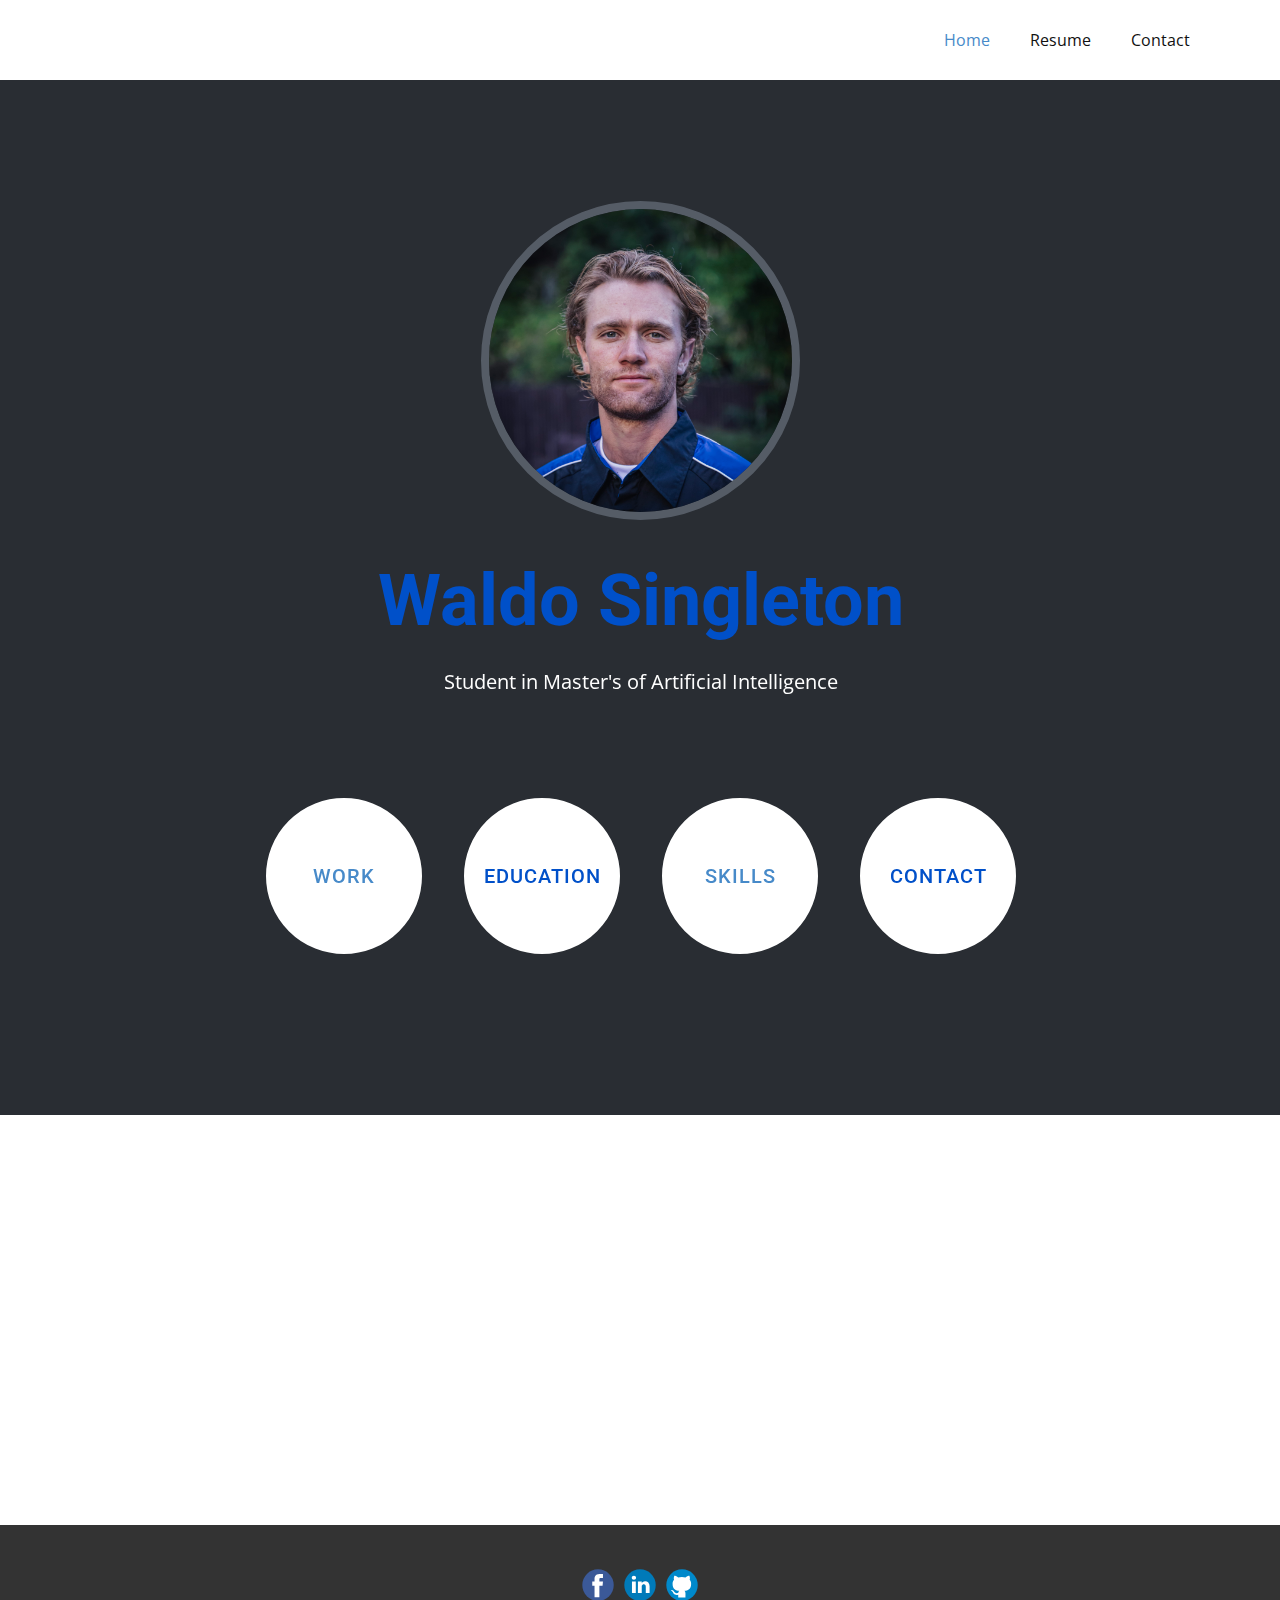
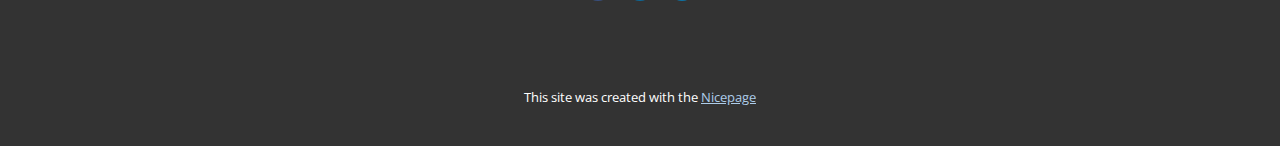
==== commit a435cd48: "Update index.html" ====
--- a/index.html
+++ b/index.html
@@ -60,7 +60,7 @@
       </div></header>
     <section class="u-align-center u-clearfix u-container-align-center u-palette-5-dark-3 u-section-1" id="carousel_b789">
       <div class="u-clearfix u-sheet u-valign-middle u-sheet-1">
-        <img class="u-border-8 u-border-palette-5-dark-2 u-image u-image-circle u-image-1" src="images/Waldo.jpg" alt="" data-image-width="2048" data-image-height="2048" data-animation-name="customAnimationIn" data-animation-duration="1250" data-animation-delay="500">
+        <img class="u-border-8 u-border-palette-5-dark-2 u-image u-image-circle u-image-1" src="Waldo.jpg" alt="" data-image-width="2048" data-image-height="2048" data-animation-name="customAnimationIn" data-animation-duration="1250" data-animation-delay="500">
         <h1 class="u-align-center u-text u-text-palette-2-base u-text-1" data-animation-name="customAnimationIn" data-animation-duration="1500" data-animation-delay="250"> Waldo Singleton</h1>
         <p class="u-align-center u-text u-text-2" data-animation-name="customAnimationIn" data-animation-duration="1500" data-animation-delay="500"> Student in Master's of Artificial Intelligence<i></i>
         </p>
@@ -138,4 +138,4 @@
       </p>
     </section>
   
-</body></html>+</body></html>
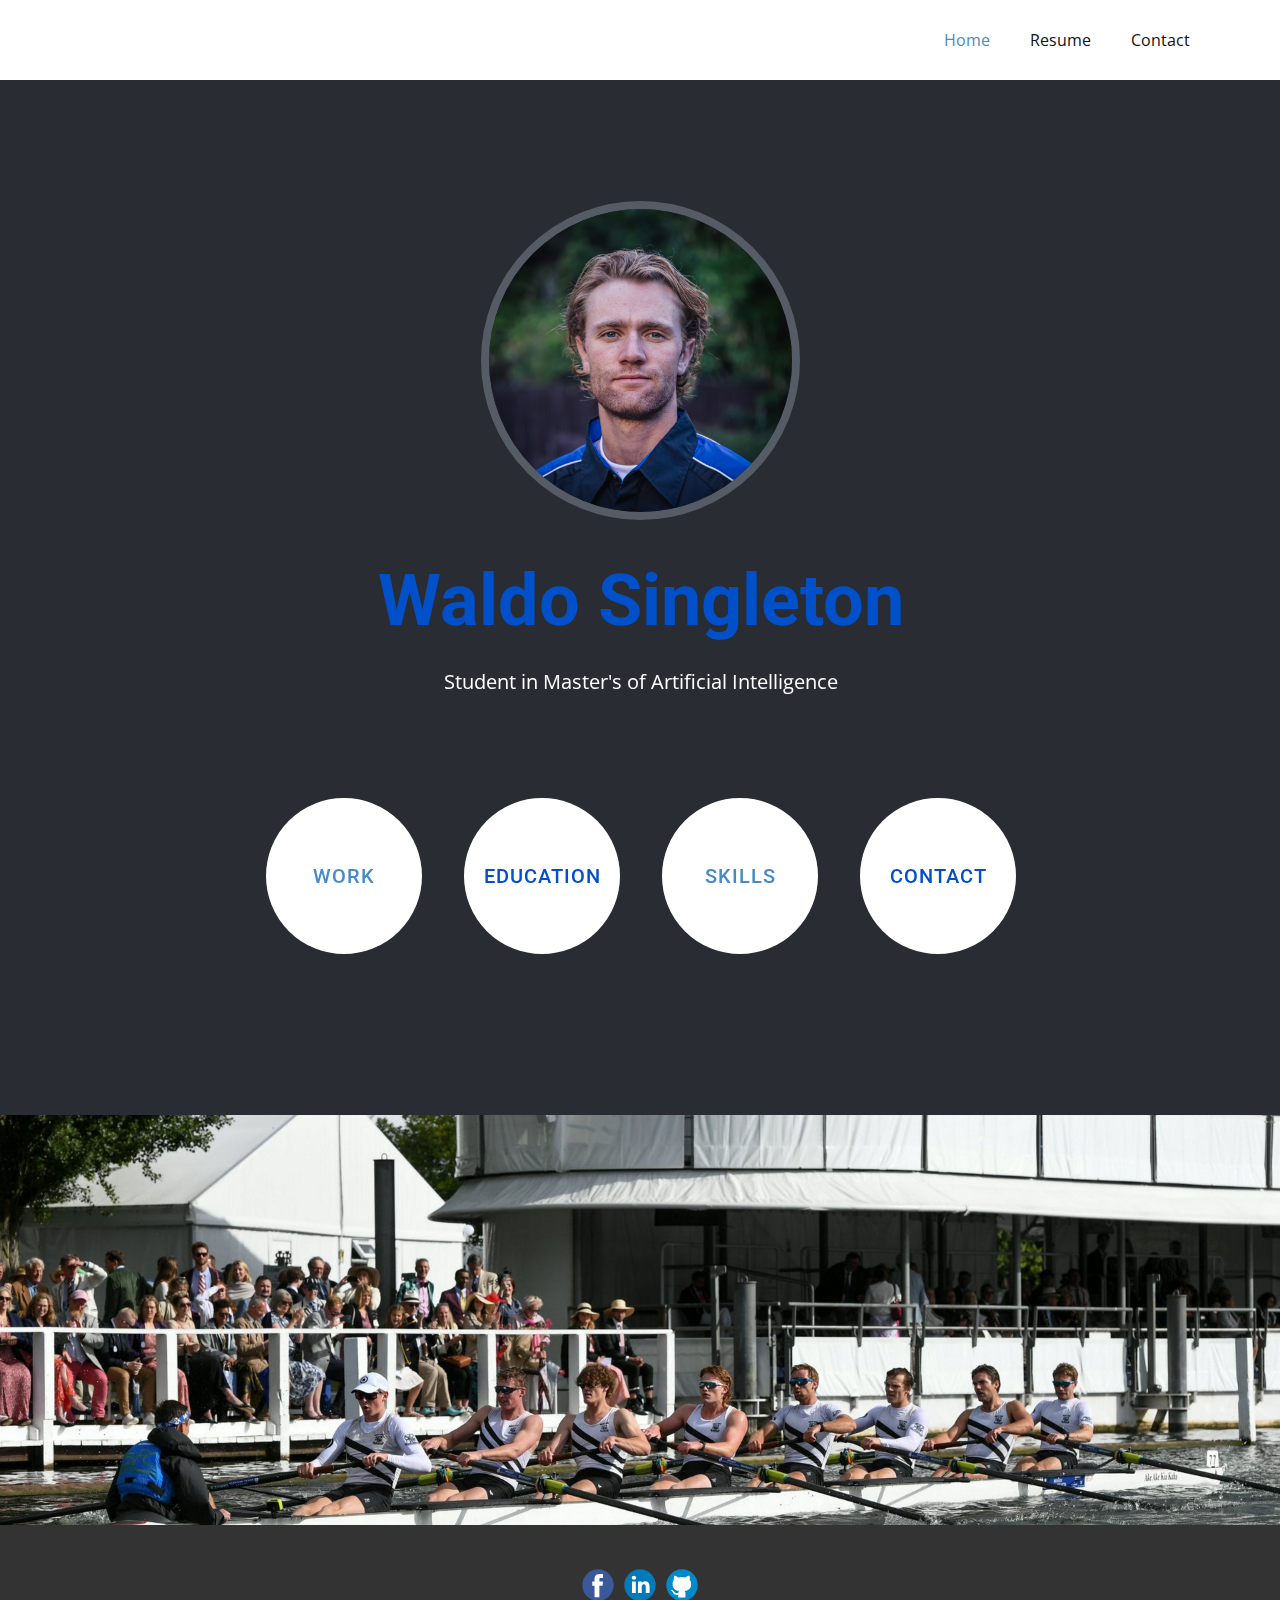
==== commit 1cb5d278: "Update index.html" ====
--- a/index.html
+++ b/index.html
@@ -129,13 +129,5 @@
           </a>
         </div>
       </div></footer>
-    <section class="u-backlink u-clearfix u-grey-80">
-      <p class="u-text">
-        <span>This site was created with the </span>
-        <a class="u-link" href="https://nicepage.com/" target="_blank" rel="nofollow">
-          <span>Nicepage</span>
-        </a>
-      </p>
-    </section>
   
 </body></html>
